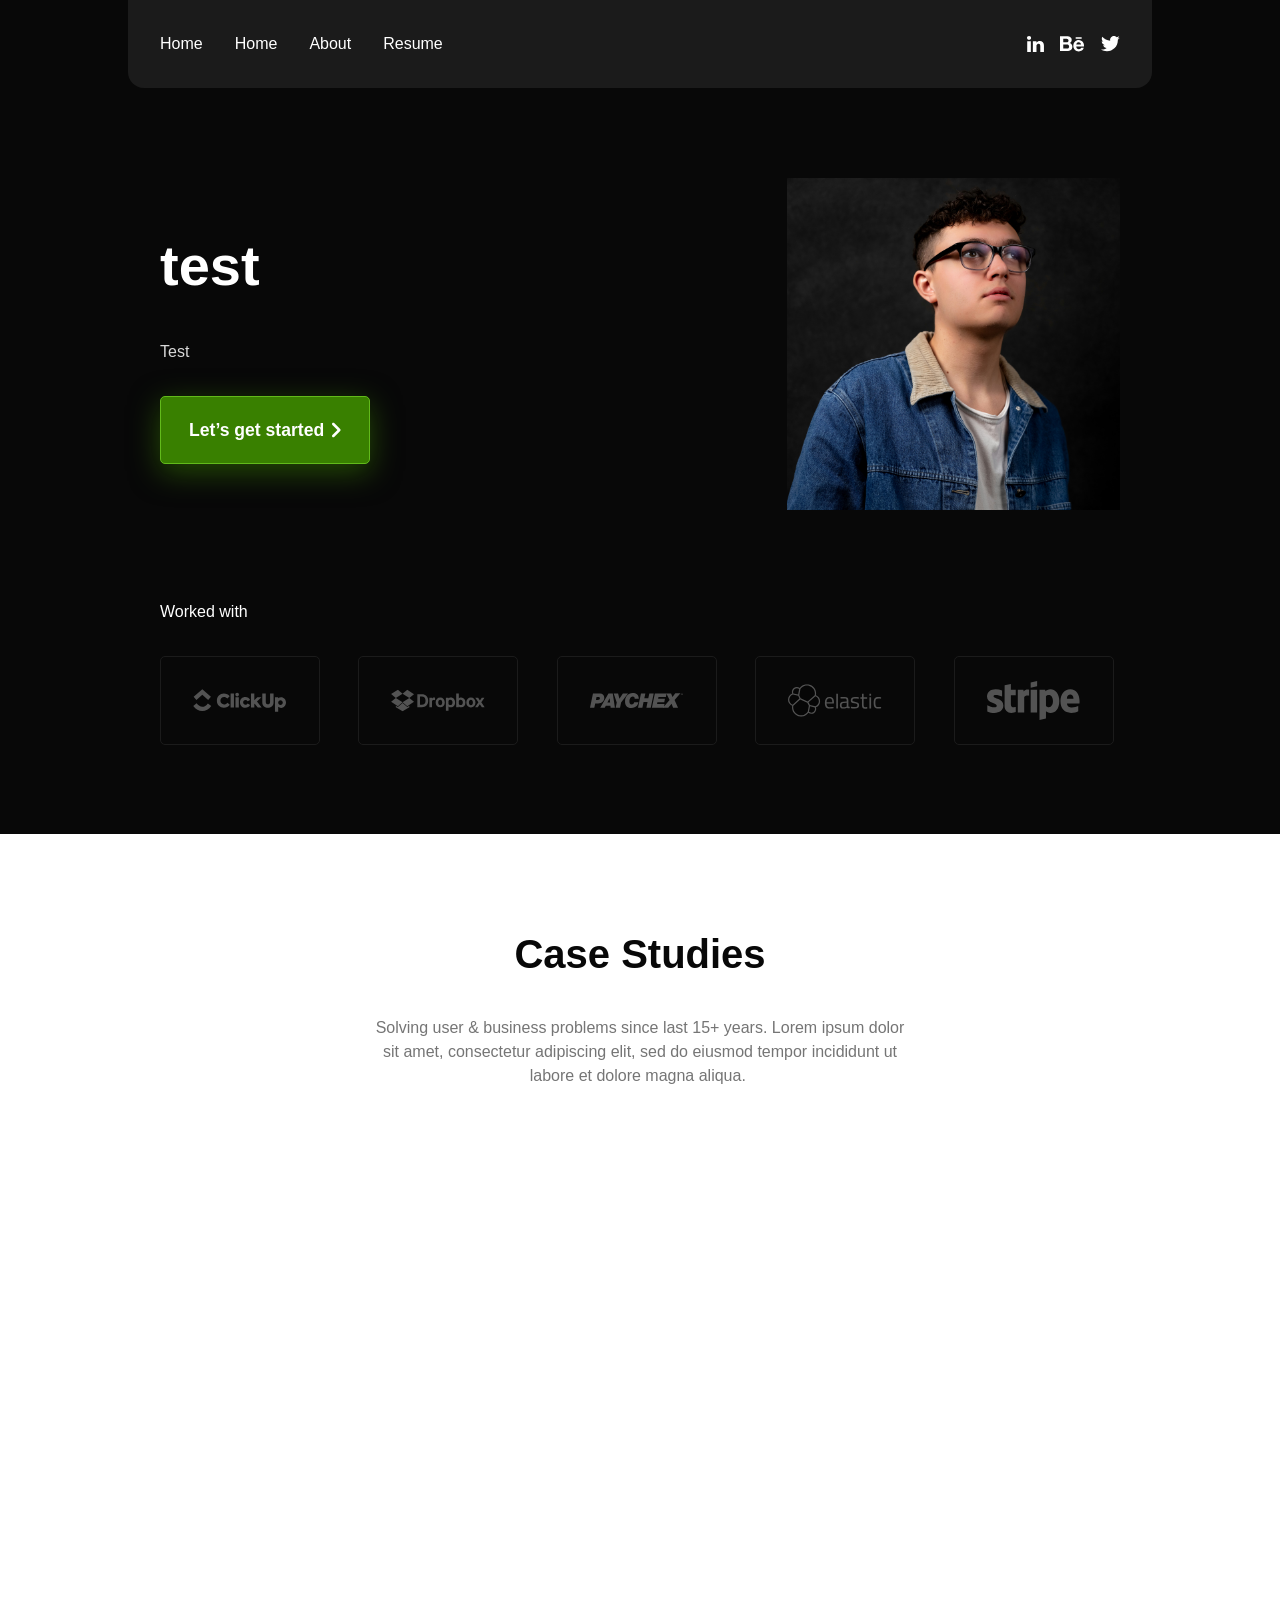
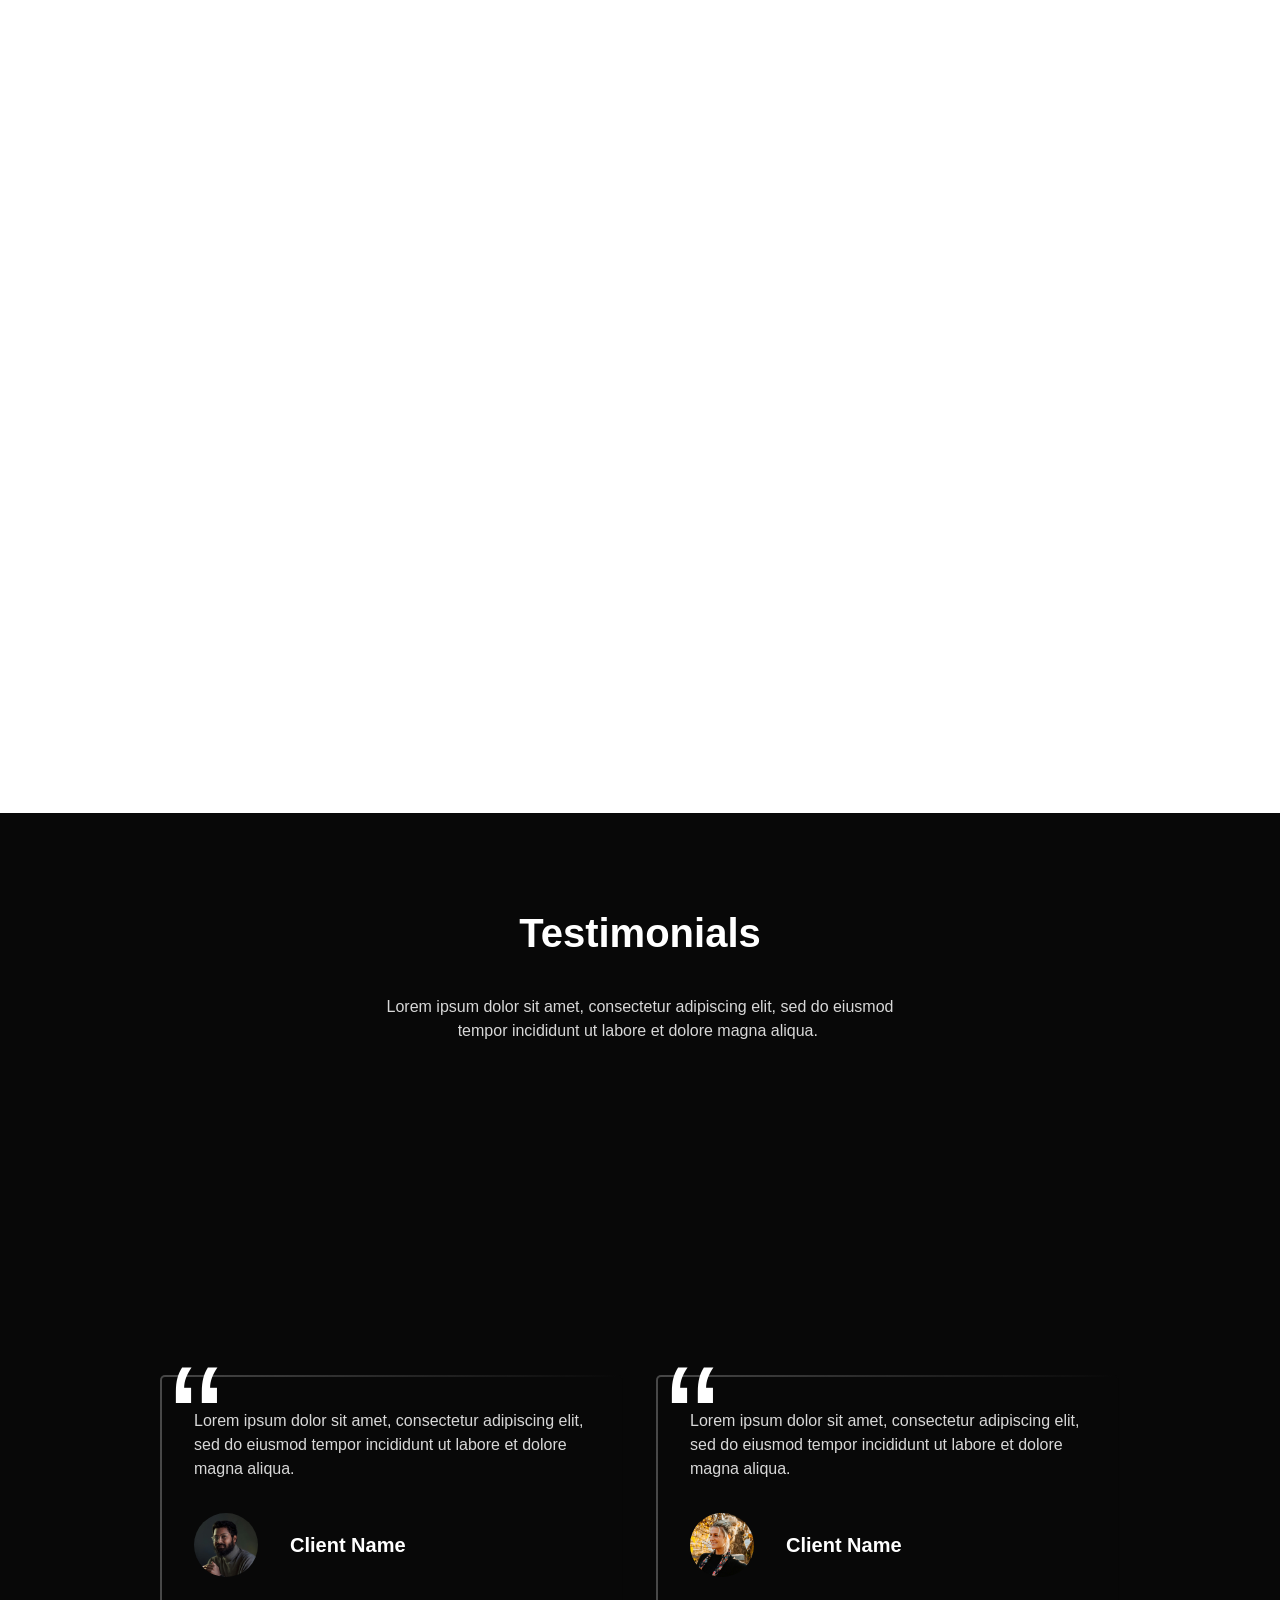
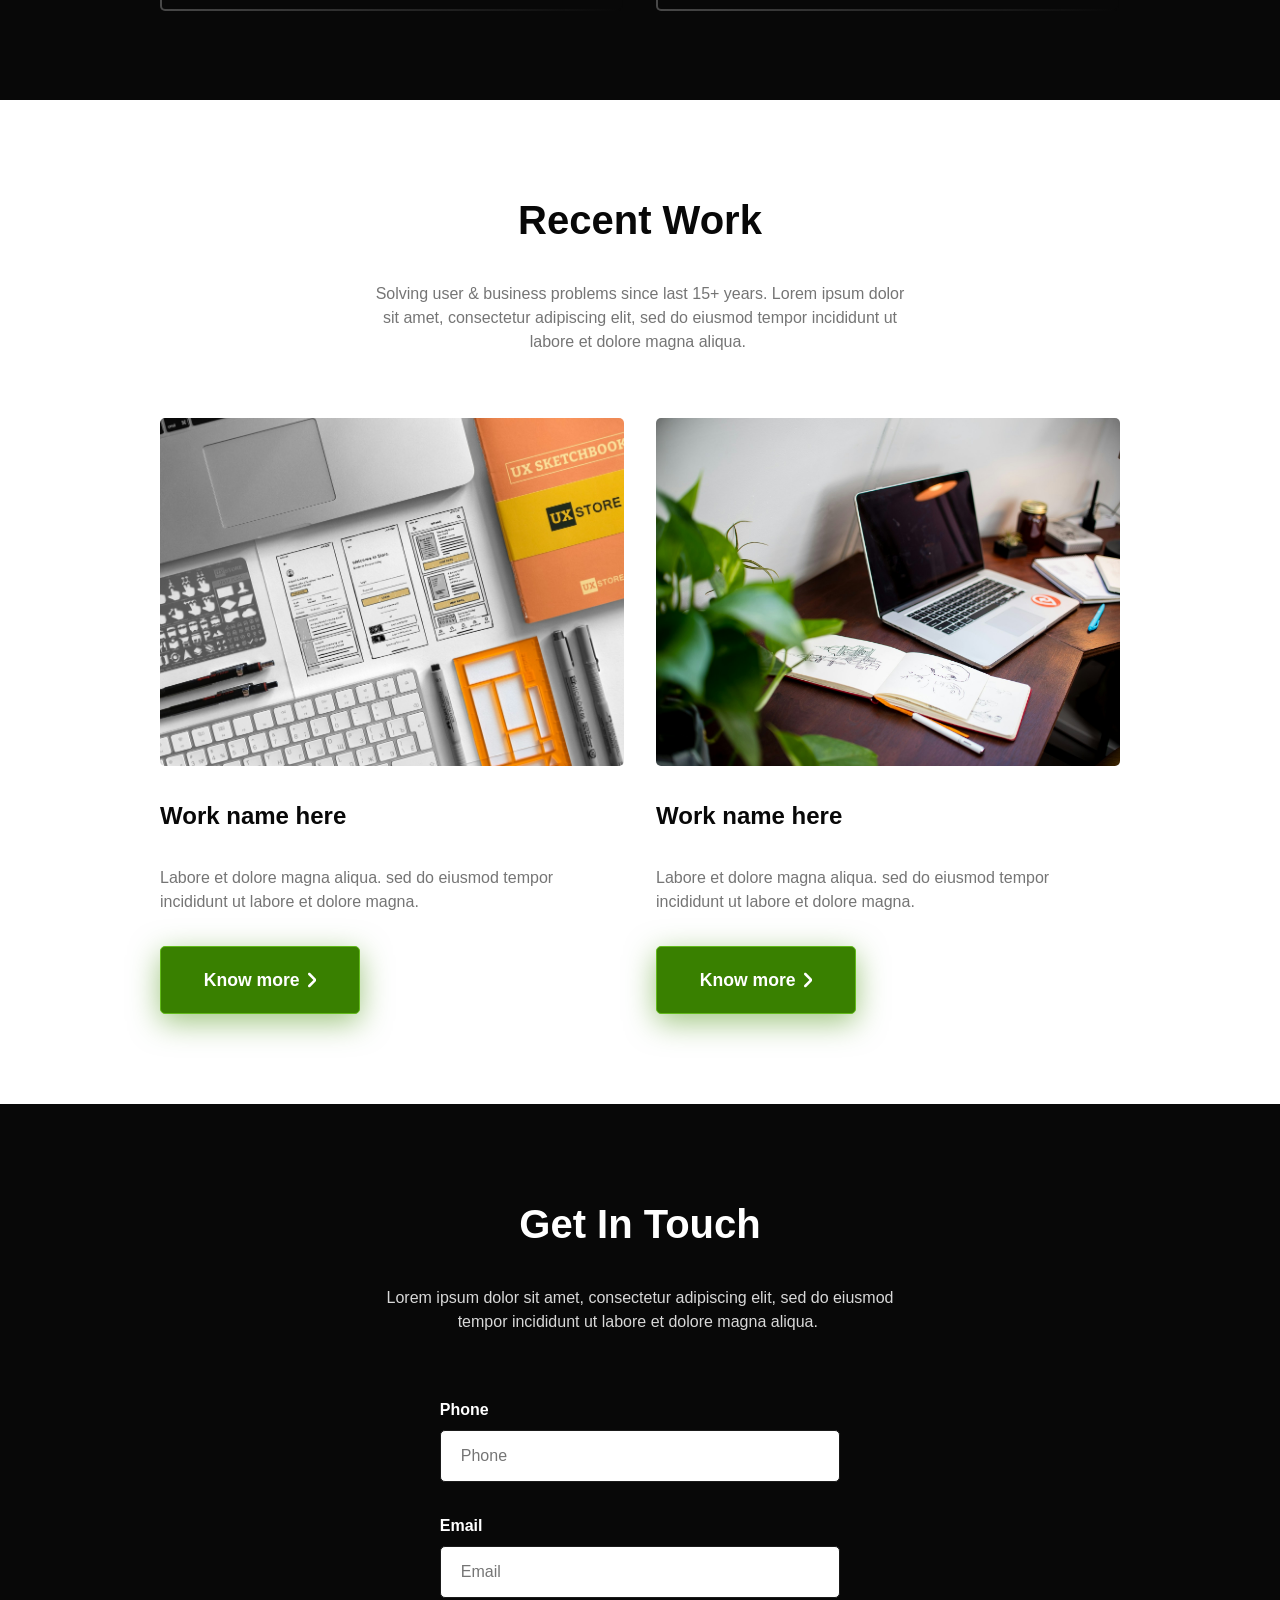
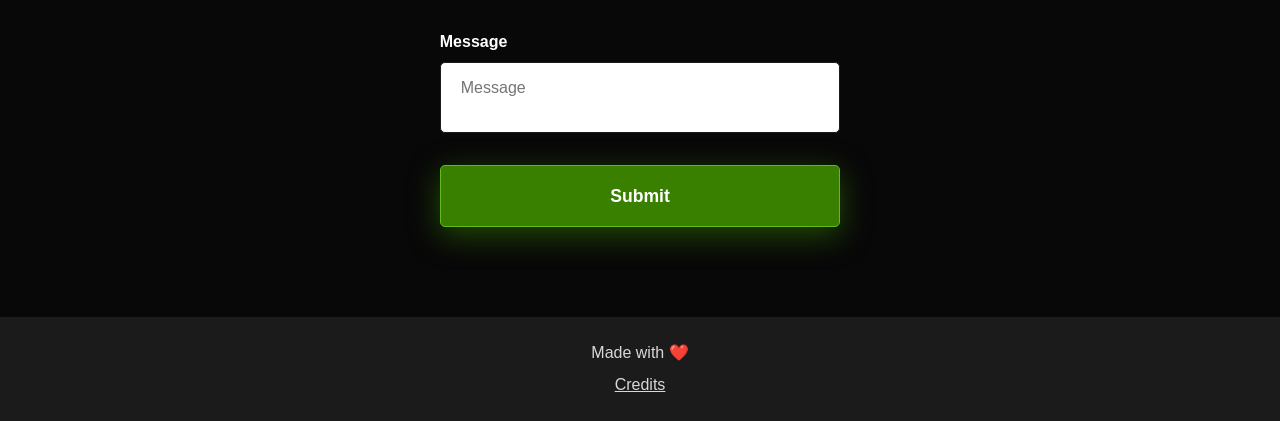
==== index.html @ d45f236d "Moved files from one folder to the other" ====
<!doctype html>
<html
  lang="en"
  data-ws-project="806f040b-2c90-4dbd-b8e0-d5f58082c3aa"
  data-ws-last-published="2026-03-25T12:30:09.362Z"
>
  <head>
    <link
      rel="stylesheet"
      type="text/css"
      href="/assets/static/app_generated_index-6937cd5a.Dy4Ya0Pq.css"
    />
    <meta charset="UTF-8" />
    <meta name="viewport" content="width=device-width,initial-scale=1" />
    <link
      rel="preload"
      as="image"
      imagesrcset="/assets/jackson-schaal-MXOMvdH0E0A-unsplash_LJ3g1g03b8ed1gQbFj4vf.jpg 16w, /assets/jackson-schaal-MXOMvdH0E0A-unsplash_LJ3g1g03b8ed1gQbFj4vf.jpg 32w, /assets/jackson-schaal-MXOMvdH0E0A-unsplash_LJ3g1g03b8ed1gQbFj4vf.jpg 48w, /assets/jackson-schaal-MXOMvdH0E0A-unsplash_LJ3g1g03b8ed1gQbFj4vf.jpg 64w, /assets/jackson-schaal-MXOMvdH0E0A-unsplash_LJ3g1g03b8ed1gQbFj4vf.jpg 96w, /assets/jackson-schaal-MXOMvdH0E0A-unsplash_LJ3g1g03b8ed1gQbFj4vf.jpg 128w, /assets/jackson-schaal-MXOMvdH0E0A-unsplash_LJ3g1g03b8ed1gQbFj4vf.jpg 256w, /assets/jackson-schaal-MXOMvdH0E0A-unsplash_LJ3g1g03b8ed1gQbFj4vf.jpg 384w, /assets/jackson-schaal-MXOMvdH0E0A-unsplash_LJ3g1g03b8ed1gQbFj4vf.jpg 640w, /assets/jackson-schaal-MXOMvdH0E0A-unsplash_LJ3g1g03b8ed1gQbFj4vf.jpg 750w, /assets/jackson-schaal-MXOMvdH0E0A-unsplash_LJ3g1g03b8ed1gQbFj4vf.jpg 828w, /assets/jackson-schaal-MXOMvdH0E0A-unsplash_LJ3g1g03b8ed1gQbFj4vf.jpg 1080w"
      imagesizes="100vw"
    />
    <link
      rel="preload"
      as="image"
      imagesrcset="/assets/clickup_logo_1_N0xfWHz5Su17oejLYSjgH.svg 16w, /assets/clickup_logo_1_N0xfWHz5Su17oejLYSjgH.svg 32w, /assets/clickup_logo_1_N0xfWHz5Su17oejLYSjgH.svg 48w, /assets/clickup_logo_1_N0xfWHz5Su17oejLYSjgH.svg 64w, /assets/clickup_logo_1_N0xfWHz5Su17oejLYSjgH.svg 96w, /assets/clickup_logo_1_N0xfWHz5Su17oejLYSjgH.svg 128w, /assets/clickup_logo_1_N0xfWHz5Su17oejLYSjgH.svg 256w"
      imagesizes="100vw"
    />
    <link
      rel="preload"
      as="image"
      imagesrcset="/assets/dropbox_blue_1_3KbvkJlT6gMLtNm2Pj9sh.svg 16w, /assets/dropbox_blue_1_3KbvkJlT6gMLtNm2Pj9sh.svg 32w, /assets/dropbox_blue_1_3KbvkJlT6gMLtNm2Pj9sh.svg 48w, /assets/dropbox_blue_1_3KbvkJlT6gMLtNm2Pj9sh.svg 64w, /assets/dropbox_blue_1_3KbvkJlT6gMLtNm2Pj9sh.svg 96w, /assets/dropbox_blue_1_3KbvkJlT6gMLtNm2Pj9sh.svg 128w, /assets/dropbox_blue_1_3KbvkJlT6gMLtNm2Pj9sh.svg 256w"
      imagesizes="100vw"
    />
    <link
      rel="preload"
      as="image"
      imagesrcset="/assets/Group_(1)_3wsl5LDM-tBOSPQkbnCc3.svg 16w, /assets/Group_(1)_3wsl5LDM-tBOSPQkbnCc3.svg 32w, /assets/Group_(1)_3wsl5LDM-tBOSPQkbnCc3.svg 48w, /assets/Group_(1)_3wsl5LDM-tBOSPQkbnCc3.svg 64w, /assets/Group_(1)_3wsl5LDM-tBOSPQkbnCc3.svg 96w, /assets/Group_(1)_3wsl5LDM-tBOSPQkbnCc3.svg 128w, /assets/Group_(1)_3wsl5LDM-tBOSPQkbnCc3.svg 256w"
      imagesizes="100vw"
    />
    <link
      rel="preload"
      as="image"
      imagesrcset="/assets/Elastic_logo_1_jIqqikC1QFcSQhPOD55I-.svg 16w, /assets/Elastic_logo_1_jIqqikC1QFcSQhPOD55I-.svg 32w, /assets/Elastic_logo_1_jIqqikC1QFcSQhPOD55I-.svg 48w, /assets/Elastic_logo_1_jIqqikC1QFcSQhPOD55I-.svg 64w, /assets/Elastic_logo_1_jIqqikC1QFcSQhPOD55I-.svg 96w, /assets/Elastic_logo_1_jIqqikC1QFcSQhPOD55I-.svg 128w, /assets/Elastic_logo_1_jIqqikC1QFcSQhPOD55I-.svg 256w"
      imagesizes="100vw"
    />
    <link
      rel="preload"
      as="image"
      imagesrcset="/assets/Group_howpTHBKp5i1QxNPrrG_5.svg 16w, /assets/Group_howpTHBKp5i1QxNPrrG_5.svg 32w, /assets/Group_howpTHBKp5i1QxNPrrG_5.svg 48w, /assets/Group_howpTHBKp5i1QxNPrrG_5.svg 64w, /assets/Group_howpTHBKp5i1QxNPrrG_5.svg 96w, /assets/Group_howpTHBKp5i1QxNPrrG_5.svg 128w"
      imagesizes="100vw"
    />
    <link rel="icon" href="/assets/logo_r1qaJQiri6sK3rPyq-Sar.svg" />
    <meta property="og:url" content="https://url/" />
    <meta property="og:title" content="Personal Portfolio Template" />
    <meta property="og:type" content="website" />
    <meta
      name="description"
      content="Portoflio of my work and customer stories."
    />
    <meta
      property="og:description"
      content="Portoflio of my work and customer stories."
    />
    <meta
      property="og:image"
      content="/assets/personal-template-cover_h7h_s-a7B9ewj-pjH2g4Q.png"
    />
    <meta property="twitter:card" content="summary_large_image" />
    <title>Personal Portfolio Template</title>
  </head>
  <body class="w-body">
    <div class="w-box">
      <div style="display: contents">
        <div style="display: contents">
          <div class="w-html-embed">
            <style>
              * {
                /* Remove preset margins on everything so they can be applied where we want. */
                margin: 0;
                /* Make links scroll to their sections smoothly. */
                scroll-behavior: smooth;
              }
            </style>
          </div>
          <div class="w-box c1vt1fb">
            <nav
              class="w-box c1357293 c9jnjeu c5tmc3l c1ldum37 czr2pxy c155uc7w cry9bxc c1lxiyww ca4qjwu c1cdc69r clwwnvk c1kujfpy c1vfv5ml c18v2pa2 c1gut7ra cvyaqlm c5dy17i c1hsfuam c12jt7do cc3dq2t"
            >
              <div style="display: contents">
                <div style="display: contents">
                  <div
                    class="w-box cry9bxc c1qyy4dh c18v2pa2 c10zkoym ct8c5y2 c15cml01 c10x096o c1rstvfo"
                  >
                    <a
                      href="/"
                      class="w-link c1blx93c csru8nn c1hz2opz c1c9nyn co9inq6 c18nx7en c13zjl4p c135vpv5 c1qyy4dh ct02u4h cl60rel czukzo6 cb06ied"
                      >Home</a
                    ><a
                      href="/"
                      class="w-link c1blx93c csru8nn c1hz2opz c1c9nyn co9inq6 c18nx7en c13zjl4p c135vpv5 c1qyy4dh ct02u4h cl60rel czukzo6 cb06ied"
                      >Home</a
                    ><a
                      href="/#projects"
                      class="w-link c1blx93c csru8nn c1hz2opz c1c9nyn co9inq6 c18nx7en c13zjl4p c135vpv5 c1qyy4dh ct02u4h cl60rel czukzo6 cb06ied"
                      >About</a
                    ><a
                      href="/#contact"
                      class="w-link c1blx93c csru8nn c1hz2opz c1c9nyn co9inq6 c18nx7en c13zjl4p c135vpv5 c1qyy4dh ct02u4h cl60rel czukzo6 cb06ied"
                      >Resume</a
                    >
                  </div>
                  <div
                    class="w-box cry9bxc ce5h5qp csadq8m c1qyy4dh ct02u4h ck3ozxv c1rstvfo c10x096o"
                  >
                    <a
                      aria-label="LinkedIn"
                      class="w-link c1blx93c csru8nn c1hz2opz c1c9nyn co9inq6 c18nx7en c13zjl4p c135vpv5 c1qyy4dh ct02u4h cl60rel czukzo6 cb06ied"
                      href="#"
                      ><div class="w-html-embed csru8nn cblpe2z c1y0z7zr">
                        <svg
                          width="100%"
                          height="100%"
                          viewBox="0 0 18 17"
                          fill="none"
                          xmlns="http://www.w3.org/2000/svg"
                        >
                          <path
                            d="M0 1.97499C0 1.40259 0.202708 0.930366 0.608108 0.558324C1.01351 0.186265 1.54055 0.000244141 2.18919 0.000244141C2.82626 0.000244141 3.34169 0.183397 3.73552 0.549738C4.14092 0.927515 4.34363 1.41976 4.34363 2.0265C4.34363 2.576 4.14672 3.0339 3.7529 3.40024C3.3475 3.77802 2.81467 3.9669 2.15444 3.9669H2.13707C1.49999 3.9669 0.984562 3.77802 0.590734 3.40024C0.196905 3.02246 0 2.54737 0 1.97499ZM0.225869 17.0002V5.52953H4.08301V17.0002H0.225869ZM6.22008 17.0002H10.0772V10.5952C10.0772 10.1945 10.1236 9.8854 10.2162 9.6679C10.3784 9.27867 10.6245 8.94954 10.9546 8.68053C11.2847 8.4115 11.6988 8.277 12.1969 8.277C13.4942 8.277 14.1429 9.1413 14.1429 10.8699V17.0002H18V10.4235C18 8.72918 17.5946 7.44417 16.7838 6.56842C15.973 5.69266 14.9016 5.25478 13.5695 5.25478C12.0753 5.25478 10.9112 5.89013 10.0772 7.16084V7.19518H10.0598L10.0772 7.16084V5.52953H6.22008C6.24324 5.89585 6.25483 7.0349 6.25483 8.94669C6.25483 10.8585 6.24324 13.543 6.22008 17.0002Z"
                            fill="currentColor"
                          ></path>
                        </svg></div></a
                    ><a
                      aria-label="Behance"
                      class="w-link c1blx93c csru8nn c1hz2opz c1c9nyn co9inq6 c18nx7en c13zjl4p c135vpv5 c1qyy4dh ct02u4h cl60rel czukzo6 cb06ied"
                      href="#"
                      ><div class="w-html-embed csru8nn cblpe2z c1y0z7zr">
                        <svg
                          width="100%"
                          height="100%"
                          viewBox="0 0 31 20"
                          fill="none"
                          xmlns="http://www.w3.org/2000/svg"
                        >
                          <path
                            d="M8.7045 0.424316C9.588 0.424316 10.383 0.500817 11.112 0.656817C11.8365 0.811317 12.4545 1.06632 12.9765 1.41882C13.491 1.77132 13.893 2.23932 14.1825 2.82732C14.463 3.40782 14.6025 4.13382 14.6025 4.99182C14.6025 5.92182 14.3925 6.69882 13.971 7.31832C13.5465 7.93932 12.921 8.44782 12.087 8.84082C13.2225 9.16932 14.064 9.74382 14.622 10.5598C15.183 11.3833 15.4575 12.3688 15.4575 13.5238C15.4575 14.4613 15.279 15.2668 14.9205 15.9433C14.575 16.6097 14.0738 17.183 13.4595 17.6143C12.8232 18.0574 12.1124 18.3826 11.361 18.5743C10.5732 18.7811 9.76197 18.885 8.9475 18.8833H0V0.424316H8.7045ZM8.178 7.88232C8.898 7.88232 9.495 7.71132 9.966 7.36482C10.434 7.02282 10.6605 6.45882 10.6605 5.68632C10.6605 5.25732 10.584 4.90332 10.434 4.62582C10.2879 4.35885 10.0716 4.13686 9.8085 3.98382C9.53315 3.82051 9.22925 3.71106 8.913 3.66132C8.56829 3.59703 8.21814 3.56638 7.8675 3.56982H4.065V7.88232H8.178ZM8.4045 15.7408C8.805 15.7408 9.186 15.7063 9.5445 15.6253C9.906 15.5473 10.227 15.4213 10.5 15.2338C10.773 15.0538 10.998 14.8093 11.16 14.4973C11.3235 14.1883 11.403 13.7848 11.403 13.3003C11.403 12.3493 11.1345 11.6728 10.6035 11.2633C10.071 10.8583 9.357 10.6573 8.4825 10.6573H4.065V15.7423H8.4045V15.7408ZM21.252 15.6793C21.8025 16.2163 22.596 16.4863 23.628 16.4863C24.3675 16.4863 25.0065 16.2988 25.545 15.9268C26.076 15.5533 26.4 15.1543 26.5245 14.7418H29.757C29.238 16.3498 28.4505 17.4988 27.3735 18.1903C26.31 18.8848 25.0155 19.2298 23.5035 19.2298C22.4505 19.2298 21.5025 19.0603 20.6535 18.7243C19.8386 18.407 19.1022 17.9167 18.495 17.2873C17.8978 16.6433 17.4362 15.8858 17.1375 15.0598C16.8092 14.1465 16.6466 13.1818 16.6575 12.2113C16.6575 11.2123 16.824 10.2778 17.151 9.41532C17.4614 8.58159 17.9381 7.81966 18.552 7.17582C19.1595 6.54582 19.8795 6.04932 20.718 5.68482C21.5997 5.31398 22.5485 5.12912 23.505 5.14182C24.636 5.14182 25.6245 5.36082 26.4735 5.80182C27.2968 6.22278 28.0107 6.82984 28.5585 7.57482C29.103 8.31432 29.4915 9.16182 29.733 10.1113C29.9745 11.0593 30.0585 12.0493 29.9895 13.0858H20.343C20.3445 14.1418 20.7 15.1423 21.252 15.6793ZM25.47 8.65782C25.0335 8.17482 24.2955 7.91382 23.3925 7.91382C22.806 7.91382 22.3215 8.01132 21.9315 8.21232C21.5749 8.39243 21.2585 8.64297 21.0015 8.94882C20.7758 9.22649 20.6084 9.5469 20.5095 9.89082C20.423 10.1776 20.3672 10.4727 20.343 10.7713H26.316C26.229 9.83532 25.908 9.14382 25.47 8.65782ZM19.593 1.66332H27.0765V3.48582H19.593V1.66332Z"
                            fill="currentColor"
                          ></path>
                        </svg></div></a
                    ><a
                      aria-label="X/Twitter"
                      class="w-link c1blx93c csru8nn c1hz2opz c1c9nyn co9inq6 c18nx7en c13zjl4p c135vpv5 c1qyy4dh ct02u4h cl60rel czukzo6 cb06ied"
                      href="#"
                      ><div class="w-html-embed csru8nn cblpe2z c1y0z7zr">
                        <svg
                          width="100%"
                          height="100%"
                          viewBox="0 0 18 15"
                          fill="none"
                          xmlns="http://www.w3.org/2000/svg"
                        >
                          <path
                            d="M17.5417 1.71084C16.8824 1.99685 16.1852 2.18592 15.4718 2.27217C16.2244 1.82251 16.7885 1.11511 17.0593 0.281193C16.352 0.702249 15.5777 0.998908 14.7701 1.15828C14.2303 0.572887 13.5114 0.18322 12.7263 0.05039C11.9412 -0.0824399 11.1342 0.0490805 10.4319 0.424324C9.72952 0.799568 9.17161 1.39731 8.8456 2.1238C8.5196 2.8503 8.44394 3.66445 8.63051 4.43857C7.20036 4.36623 5.80142 3.99385 4.52457 3.3456C3.24773 2.69736 2.12153 1.78775 1.21915 0.675881C0.90264 1.22859 0.736329 1.85453 0.73675 2.49144C0.735628 3.08293 0.880783 3.66552 1.15929 4.18734C1.4378 4.70916 1.84102 5.15402 2.33304 5.4823C1.76116 5.46674 1.2015 5.31329 0.701667 5.03499V5.07884C0.705953 5.90759 0.996362 6.70942 1.52377 7.34871C2.05118 7.98799 2.78321 8.42548 3.59604 8.58718C3.28315 8.6824 2.95829 8.73261 2.63125 8.73628C2.40487 8.73364 2.17905 8.71311 1.9559 8.67489C2.18737 9.38779 2.63531 10.0108 3.23738 10.4573C3.83946 10.9037 4.56573 11.1514 5.31513 11.1658C4.04967 12.1615 2.48731 12.705 0.877084 12.7095C0.583906 12.7104 0.29096 12.6929 0 12.6568C1.64403 13.7183 3.55992 14.2818 5.51686 14.2795C6.8673 14.2935 8.20699 14.0383 9.4577 13.5287C10.7084 13.0192 11.845 12.2656 12.8012 11.3118C13.7574 10.3581 14.514 9.22341 15.0267 7.97401C15.5394 6.72462 15.7981 5.38558 15.7875 4.03511C15.7875 3.88601 15.7875 3.72813 15.7875 3.57026C16.4758 3.057 17.0693 2.42779 17.5417 1.71084V1.71084Z"
                            fill="currentColor"
                          ></path>
                        </svg></div
                    ></a>
                  </div>
                </div>
              </div>
            </nav>
            <div
              data-state="closed"
              class="w-collapsible cwvpjlf cx6c9kw c174sw29 czqy8m4 ctoajn1 c10x096o c1fvno8n c18rgifh cscsz6x coh89bn"
            >
              <button
                type="button"
                aria-label="Open mobile menu"
                class="w-button c1blx93c c188j2zq c1b2tb9q c1xm4ef6 c1j33arz c1r2vfc1 ccfzz03 cub2gss cgcvr98 c1xjllne c135vpv5 ckm1y83 csru8nn c1md20bl c1e892th c1qyy4dh ct02u4h c1nouzdk c1hz2opz c1c9nyn co9inq6 c18nx7en c13zjl4p c1cb3y4c c1h3d6dm c12v7mf6 cl60rel czukzo6 cb06ied cv7lanz c1q2ekan cngthtj ckqzz7r"
                aria-controls="radix-:Rkm:"
                aria-expanded="false"
                data-state="closed"
              >
                <div class="w-html-embed">
                  <svg
                    xmlns="http://www.w3.org/2000/svg"
                    width="100%"
                    height="100%"
                    viewBox="0 0 24 24"
                    fill="none"
                    stroke="currentColor"
                    stroke-width="2"
                    stroke-linecap="round"
                    stroke-linejoin="round"
                    class="lucide lucide-menu"
                  >
                    <line x1="4" x2="20" y1="12" y2="12"></line>
                    <line x1="4" x2="20" y1="6" y2="6"></line>
                    <line x1="4" x2="20" y1="18" y2="18"></line>
                  </svg>
                </div>
              </button>
              <div
                data-state="closed"
                id="radix-:Rkm:"
                hidden=""
                data-ani="expand"
                class="w-collapsible-content"
              ></div>
            </div>
          </div>
        </div>
      </div>
      <main class="w-box">
        <section class="w-box cna0hdz c1mzb2kd c1vt1fb c1lw4ao9 c3rp5ks">
          <div
            class="w-box c1357293 c9jnjeu c5tmc3l c1ldum37 czr2pxy c155uc7w copqmak c1lfjoq7 czt6zfr cen6rs1 c109i5bh c1qyy4dh cx6c9kw c174sw29"
          >
            <div
              class="w-box cry9bxc c1lfjoq7 c16xs6ny ct02u4h c10zkoym ct8c5y2"
            >
              <h1 class="w-heading c11nr3ex c11dowh9 c1blx93c c8ys3vy">test</h1>
              <div class="w-box cwvpjlf c149s0mc">
                <div style="display: contents">
                  <div style="display: contents">
                    <img
                      alt="Picture of me"
                      width="500"
                      height="500"
                      src="/assets/jackson-schaal-MXOMvdH0E0A-unsplash_LJ3g1g03b8ed1gQbFj4vf.jpg"
                      class="w-image c57yvzh"
                      sizes="100vw"
                      srcset="
                        /assets/jackson-schaal-MXOMvdH0E0A-unsplash_LJ3g1g03b8ed1gQbFj4vf.jpg   16w,
                        /assets/jackson-schaal-MXOMvdH0E0A-unsplash_LJ3g1g03b8ed1gQbFj4vf.jpg   32w,
                        /assets/jackson-schaal-MXOMvdH0E0A-unsplash_LJ3g1g03b8ed1gQbFj4vf.jpg   48w,
                        /assets/jackson-schaal-MXOMvdH0E0A-unsplash_LJ3g1g03b8ed1gQbFj4vf.jpg   64w,
                        /assets/jackson-schaal-MXOMvdH0E0A-unsplash_LJ3g1g03b8ed1gQbFj4vf.jpg   96w,
                        /assets/jackson-schaal-MXOMvdH0E0A-unsplash_LJ3g1g03b8ed1gQbFj4vf.jpg  128w,
                        /assets/jackson-schaal-MXOMvdH0E0A-unsplash_LJ3g1g03b8ed1gQbFj4vf.jpg  256w,
                        /assets/jackson-schaal-MXOMvdH0E0A-unsplash_LJ3g1g03b8ed1gQbFj4vf.jpg  384w,
                        /assets/jackson-schaal-MXOMvdH0E0A-unsplash_LJ3g1g03b8ed1gQbFj4vf.jpg  640w,
                        /assets/jackson-schaal-MXOMvdH0E0A-unsplash_LJ3g1g03b8ed1gQbFj4vf.jpg  750w,
                        /assets/jackson-schaal-MXOMvdH0E0A-unsplash_LJ3g1g03b8ed1gQbFj4vf.jpg  828w,
                        /assets/jackson-schaal-MXOMvdH0E0A-unsplash_LJ3g1g03b8ed1gQbFj4vf.jpg 1080w
                      "
                      decoding="async"
                      loading="eager"
                    />
                  </div>
                </div>
              </div>
              <p class="w-paragraph c1rco612">Test</p>
              <a
                class="w-link c1blx93c c188j2zq cihfpxt cb4vmi8 c1j33arz c1r2vfc1 ccfzz03 cub2gss cgcvr98 c1xjllne c135vpv5 ckm1y83 csru8nn c1md20bl c1e892th c1qyy4dh ct02u4h c1nouzdk c1hz2opz c1c9nyn co9inq6 c18nx7en c13zjl4p c1cb3y4c c1h3d6dm c12v7mf6 cl60rel czukzo6 cb06ied"
                href="#"
                ><span class="w-text">Let’s get started</span>
                <div class="w-html-embed csru8nn cblpe2z c1y0z7zr">
                  <svg
                    width="100%"
                    height="100%"
                    viewBox="0 0 6 11"
                    fill="none"
                    xmlns="http://www.w3.org/2000/svg"
                  >
                    <path
                      d="M5.63335 4.87364L1.51379 0.759206C1.16776 0.413598 0.605566 0.413598 0.259528 0.759206C-0.0865095 1.10481 -0.0865095 1.66631 0.259528 2.01191L3.75196 5.5L0.259528 8.9881C-0.0865095 9.3337 -0.0865095 9.8952 0.259528 10.2408C0.432545 10.4136 0.65957 10.5 0.886652 10.5C1.11373 10.5 1.34078 10.4136 1.51378 10.2408L5.63333 6.12637C5.97937 5.78076 5.97937 5.21927 5.63333 4.87366L5.63335 4.87364Z"
                      fill="currentColor"
                    ></path>
                  </svg></div
              ></a>
            </div>
            <div class="w-box cc3dq2t">
              <div style="display: contents">
                <div style="display: contents">
                  <img
                    alt="Picture of me"
                    width="500"
                    height="500"
                    src="/assets/jackson-schaal-MXOMvdH0E0A-unsplash_LJ3g1g03b8ed1gQbFj4vf.jpg"
                    class="w-image c57yvzh"
                    sizes="100vw"
                    srcset="
                      /assets/jackson-schaal-MXOMvdH0E0A-unsplash_LJ3g1g03b8ed1gQbFj4vf.jpg   16w,
                      /assets/jackson-schaal-MXOMvdH0E0A-unsplash_LJ3g1g03b8ed1gQbFj4vf.jpg   32w,
                      /assets/jackson-schaal-MXOMvdH0E0A-unsplash_LJ3g1g03b8ed1gQbFj4vf.jpg   48w,
                      /assets/jackson-schaal-MXOMvdH0E0A-unsplash_LJ3g1g03b8ed1gQbFj4vf.jpg   64w,
                      /assets/jackson-schaal-MXOMvdH0E0A-unsplash_LJ3g1g03b8ed1gQbFj4vf.jpg   96w,
                      /assets/jackson-schaal-MXOMvdH0E0A-unsplash_LJ3g1g03b8ed1gQbFj4vf.jpg  128w,
                      /assets/jackson-schaal-MXOMvdH0E0A-unsplash_LJ3g1g03b8ed1gQbFj4vf.jpg  256w,
                      /assets/jackson-schaal-MXOMvdH0E0A-unsplash_LJ3g1g03b8ed1gQbFj4vf.jpg  384w,
                      /assets/jackson-schaal-MXOMvdH0E0A-unsplash_LJ3g1g03b8ed1gQbFj4vf.jpg  640w,
                      /assets/jackson-schaal-MXOMvdH0E0A-unsplash_LJ3g1g03b8ed1gQbFj4vf.jpg  750w,
                      /assets/jackson-schaal-MXOMvdH0E0A-unsplash_LJ3g1g03b8ed1gQbFj4vf.jpg  828w,
                      /assets/jackson-schaal-MXOMvdH0E0A-unsplash_LJ3g1g03b8ed1gQbFj4vf.jpg 1080w
                    "
                    decoding="async"
                    loading="eager"
                  />
                </div>
              </div>
            </div>
          </div>
        </section>
        <section
          id="casestudies"
          class="w-box c1fo9lv5 c1mzb2kd c1vt1fb c1lw4ao9 c3rp5ks"
        >
          <div
            class="w-box c1357293 c9jnjeu c5tmc3l c1ldum37 czr2pxy c155uc7w cry9bxc c1lfjoq7 c1v273o4 c1nn476t"
          >
            <h2 class="w-heading c160atll cn12ej2 c1blx93c c1iq8fyu c12f3mdq">
              Worked with
            </h2>
            <div
              class="w-box copqmak c10zkoym ct8c5y2 corcrpm cx6c9kw c1mpedrw c1jjfh4b c1bulmrh cehyk0s"
            >
              <img
                alt="Clickup Logo"
                width="83"
                height="20"
                src="/assets/clickup_logo_1_N0xfWHz5Su17oejLYSjgH.svg"
                class="w-image cup9vyi c1ldum37 c1n5d942 c5tmc3l ccfzz03 cub2gss cgcvr98 c1xjllne c1s9lq31 c1bkqfhr c1bt8bzx c17p6h4l c17jj8qr c1mt98we"
                sizes="100vw"
                srcset="
                  /assets/clickup_logo_1_N0xfWHz5Su17oejLYSjgH.svg  16w,
                  /assets/clickup_logo_1_N0xfWHz5Su17oejLYSjgH.svg  32w,
                  /assets/clickup_logo_1_N0xfWHz5Su17oejLYSjgH.svg  48w,
                  /assets/clickup_logo_1_N0xfWHz5Su17oejLYSjgH.svg  64w,
                  /assets/clickup_logo_1_N0xfWHz5Su17oejLYSjgH.svg  96w,
                  /assets/clickup_logo_1_N0xfWHz5Su17oejLYSjgH.svg 128w,
                  /assets/clickup_logo_1_N0xfWHz5Su17oejLYSjgH.svg 256w
                "
                decoding="async"
                loading="eager"
              /><img
                alt="Dropbox Logo"
                width="95"
                height="22"
                src="/assets/dropbox_blue_1_3KbvkJlT6gMLtNm2Pj9sh.svg"
                class="w-image cup9vyi c1ldum37 c1n5d942 c5tmc3l ccfzz03 cub2gss cgcvr98 c1xjllne c1s9lq31 c1bkqfhr c1bt8bzx c17p6h4l c17jj8qr c1mt98we"
                sizes="100vw"
                srcset="
                  /assets/dropbox_blue_1_3KbvkJlT6gMLtNm2Pj9sh.svg  16w,
                  /assets/dropbox_blue_1_3KbvkJlT6gMLtNm2Pj9sh.svg  32w,
                  /assets/dropbox_blue_1_3KbvkJlT6gMLtNm2Pj9sh.svg  48w,
                  /assets/dropbox_blue_1_3KbvkJlT6gMLtNm2Pj9sh.svg  64w,
                  /assets/dropbox_blue_1_3KbvkJlT6gMLtNm2Pj9sh.svg  96w,
                  /assets/dropbox_blue_1_3KbvkJlT6gMLtNm2Pj9sh.svg 128w,
                  /assets/dropbox_blue_1_3KbvkJlT6gMLtNm2Pj9sh.svg 256w
                "
                decoding="async"
                loading="eager"
              /><img
                alt="Paychex Logo"
                width="88"
                height="14"
                src="/assets/Group_(1)_3wsl5LDM-tBOSPQkbnCc3.svg"
                class="w-image cup9vyi c1ldum37 c1n5d942 c5tmc3l ccfzz03 cub2gss cgcvr98 c1xjllne c1s9lq31 c1bkqfhr c1bt8bzx c17p6h4l c17jj8qr c1mt98we"
                sizes="100vw"
                srcset="
                  /assets/Group_(1)_3wsl5LDM-tBOSPQkbnCc3.svg  16w,
                  /assets/Group_(1)_3wsl5LDM-tBOSPQkbnCc3.svg  32w,
                  /assets/Group_(1)_3wsl5LDM-tBOSPQkbnCc3.svg  48w,
                  /assets/Group_(1)_3wsl5LDM-tBOSPQkbnCc3.svg  64w,
                  /assets/Group_(1)_3wsl5LDM-tBOSPQkbnCc3.svg  96w,
                  /assets/Group_(1)_3wsl5LDM-tBOSPQkbnCc3.svg 128w,
                  /assets/Group_(1)_3wsl5LDM-tBOSPQkbnCc3.svg 256w
                "
                decoding="async"
                loading="eager"
              /><img
                alt="Elastic Logo"
                width="82"
                height="28"
                src="/assets/Elastic_logo_1_jIqqikC1QFcSQhPOD55I-.svg"
                class="w-image cup9vyi c1ldum37 c1n5d942 c5tmc3l ccfzz03 cub2gss cgcvr98 c1xjllne c1s9lq31 c1bkqfhr c1bt8bzx c17p6h4l c17jj8qr c1mt98we"
                sizes="100vw"
                srcset="
                  /assets/Elastic_logo_1_jIqqikC1QFcSQhPOD55I-.svg  16w,
                  /assets/Elastic_logo_1_jIqqikC1QFcSQhPOD55I-.svg  32w,
                  /assets/Elastic_logo_1_jIqqikC1QFcSQhPOD55I-.svg  48w,
                  /assets/Elastic_logo_1_jIqqikC1QFcSQhPOD55I-.svg  64w,
                  /assets/Elastic_logo_1_jIqqikC1QFcSQhPOD55I-.svg  96w,
                  /assets/Elastic_logo_1_jIqqikC1QFcSQhPOD55I-.svg 128w,
                  /assets/Elastic_logo_1_jIqqikC1QFcSQhPOD55I-.svg 256w
                "
                decoding="async"
                loading="eager"
              /><img
                alt="Stripe Logo"
                width="61"
                height="25"
                src="/assets/Group_howpTHBKp5i1QxNPrrG_5.svg"
                class="w-image cup9vyi c1ldum37 c1n5d942 c5tmc3l ccfzz03 cub2gss cgcvr98 c1xjllne c1s9lq31 c1bkqfhr c1bt8bzx c17p6h4l c17jj8qr c1mt98we"
                sizes="100vw"
                srcset="
                  /assets/Group_howpTHBKp5i1QxNPrrG_5.svg  16w,
                  /assets/Group_howpTHBKp5i1QxNPrrG_5.svg  32w,
                  /assets/Group_howpTHBKp5i1QxNPrrG_5.svg  48w,
                  /assets/Group_howpTHBKp5i1QxNPrrG_5.svg  64w,
                  /assets/Group_howpTHBKp5i1QxNPrrG_5.svg  96w,
                  /assets/Group_howpTHBKp5i1QxNPrrG_5.svg 128w
                "
                decoding="async"
                loading="eager"
              />
            </div>
          </div>
        </section>
        <section id="casestudies" class="w-box cna0hdz c1mzb2kd">
          <div
            class="w-box c1357293 c9jnjeu c5tmc3l c1ldum37 czr2pxy c155uc7w cry9bxc c1lfjoq7 ca4qjwu c1cdc69r"
          >
            <div
              class="w-box cry9bxc c1qyy4dh ct02u4h c1z0l37u c1ml0hr7 c1lfjoq7 c1qom380 c1rco612 c9jnjeu c1357293"
            >
              <h2 class="w-heading c1dxq9cf c11dowh9 c12y6bqh c8ys3vy c1qom380">
                Case Studies
              </h2>
              <p class="w-paragraph c1qom380">
                Solving user &amp; business problems since last 15+ years. Lorem
                ipsum dolor sit amet, consectetur adipiscing elit, sed do
                eiusmod tempor incididunt ut labore et dolore magna aliqua.
              </p>
            </div>
            <div class="w-box cry9bxc c1lfjoq7 c1s46o9r cdczzub">
              <div
                class="w-box cid3fxx copqmak c1lxiyww c10zkoym ct8c5y2 c18v2pa2 c1qyy4dh c1f64byh cx6c9kw c13vvg1g"
              >
                <div
                  data-ani="slide-right"
                  class="w-box cry9bxc c1lfjoq7 c10zkoym ct8c5y2 ct02u4h c1mcu1jn c16xs6ny"
                >
                  <div
                    class="w-box cry9bxc c1lfjoq7 c1z0l37u c1ml0hr7 c16xs6ny c1wt8a7g"
                  >
                    <div
                      class="w-text cvc0hul c1qjiiz2 c1911kcz cif7xwi crezeol cy9kb2v cu385pj cvghewe cfzf927 c1noknrj c11dowh9"
                    >
                      Fintech
                    </div>
                    <h3 class="w-heading cuoke4w c11dowh9 c12y6bqh c8ys3vy">
                      Work name here
                    </h3>
                    <p class="w-paragraph">
                      Lorem ipsum dolor sit amet, consectetur adipiscing elit,
                      sed do eiusmod tempor incididunt ut labore et dolore magna
                      aliqua. sed do eiusmod tempor incididunt ut labore et
                      dolore magna.
                    </p>
                  </div>
                  <div class="w-box">
                    <a
                      class="w-link ci1jugp c122i84r c1b2tb9q c1xm4ef6 c1j33arz c1r2vfc1 ccfzz03 cub2gss cgcvr98 c1xjllne c135vpv5 caafw5v csru8nn c1md20bl c1e892th c1qyy4dh ct02u4h c1nouzdk c1hz2opz c1c9nyn co9inq6 c18nx7en c13zjl4p c1cb3y4c c1h3d6dm cm6idqo cl60rel czukzo6 cb06ied"
                      href="#"
                      ><span class="w-text">View case study</span>
                      <div class="w-html-embed csru8nn cblpe2z c1y0z7zr">
                        <svg
                          width="100%"
                          height="100%"
                          viewBox="0 0 6 11"
                          fill="none"
                          xmlns="http://www.w3.org/2000/svg"
                        >
                          <path
                            d="M5.63335 4.87364L1.51379 0.759206C1.16776 0.413598 0.605566 0.413598 0.259528 0.759206C-0.0865095 1.10481 -0.0865095 1.66631 0.259528 2.01191L3.75196 5.5L0.259528 8.9881C-0.0865095 9.3337 -0.0865095 9.8952 0.259528 10.2408C0.432545 10.4136 0.65957 10.5 0.886652 10.5C1.11373 10.5 1.34078 10.4136 1.51378 10.2408L5.63333 6.12637C5.97937 5.78076 5.97937 5.21927 5.63333 4.87366L5.63335 4.87364Z"
                            fill="currentColor"
                          ></path>
                        </svg></div
                    ></a>
                  </div>
                </div>
                <div data-ani="slide-left" class="w-box">
                  <img
                    alt="Laptop on desk"
                    width="800"
                    height="800"
                    src="/assets/ux-store-ukeUH3KbMWU-unsplash_(1)_O4QinEBfJM4QtbZqgomLl.jpg"
                    class="w-image cr8yqfm c1ufwdzl c5blvcv cml0h3f crf3ls2 c1gxuxwl c57idyp"
                    sizes="100vw"
                    srcset="
                      /assets/ux-store-ukeUH3KbMWU-unsplash_(1)_O4QinEBfJM4QtbZqgomLl.jpg   16w,
                      /assets/ux-store-ukeUH3KbMWU-unsplash_(1)_O4QinEBfJM4QtbZqgomLl.jpg   32w,
                      /assets/ux-store-ukeUH3KbMWU-unsplash_(1)_O4QinEBfJM4QtbZqgomLl.jpg   48w,
                      /assets/ux-store-ukeUH3KbMWU-unsplash_(1)_O4QinEBfJM4QtbZqgomLl.jpg   64w,
                      /assets/ux-store-ukeUH3KbMWU-unsplash_(1)_O4QinEBfJM4QtbZqgomLl.jpg   96w,
                      /assets/ux-store-ukeUH3KbMWU-unsplash_(1)_O4QinEBfJM4QtbZqgomLl.jpg  128w,
                      /assets/ux-store-ukeUH3KbMWU-unsplash_(1)_O4QinEBfJM4QtbZqgomLl.jpg  256w,
                      /assets/ux-store-ukeUH3KbMWU-unsplash_(1)_O4QinEBfJM4QtbZqgomLl.jpg  384w,
                      /assets/ux-store-ukeUH3KbMWU-unsplash_(1)_O4QinEBfJM4QtbZqgomLl.jpg  640w,
                      /assets/ux-store-ukeUH3KbMWU-unsplash_(1)_O4QinEBfJM4QtbZqgomLl.jpg  750w,
                      /assets/ux-store-ukeUH3KbMWU-unsplash_(1)_O4QinEBfJM4QtbZqgomLl.jpg  828w,
                      /assets/ux-store-ukeUH3KbMWU-unsplash_(1)_O4QinEBfJM4QtbZqgomLl.jpg 1080w,
                      /assets/ux-store-ukeUH3KbMWU-unsplash_(1)_O4QinEBfJM4QtbZqgomLl.jpg 1200w,
                      /assets/ux-store-ukeUH3KbMWU-unsplash_(1)_O4QinEBfJM4QtbZqgomLl.jpg 1920w
                    "
                    decoding="async"
                    loading="lazy"
                  />
                </div>
              </div>
              <div
                class="w-box cid3fxx copqmak c1lxiyww c10zkoym ct8c5y2 c18v2pa2 c1qyy4dh c1f64byh cx6c9kw c174sw29"
              >
                <div data-ani="slide-right" class="w-box">
                  <img
                    alt="creator studio"
                    width="800"
                    height="1422"
                    src="/assets/alan-quirvan-igcMIwAVAS4-unsplash_QIfP13CRbB2FEB6kth6cK.jpg"
                    class="w-image cr8yqfm c1ufwdzl c5blvcv cml0h3f crf3ls2 c1gxuxwl c57idyp"
                    sizes="100vw"
                    srcset="
                      /assets/alan-quirvan-igcMIwAVAS4-unsplash_QIfP13CRbB2FEB6kth6cK.jpg   16w,
                      /assets/alan-quirvan-igcMIwAVAS4-unsplash_QIfP13CRbB2FEB6kth6cK.jpg   32w,
                      /assets/alan-quirvan-igcMIwAVAS4-unsplash_QIfP13CRbB2FEB6kth6cK.jpg   48w,
                      /assets/alan-quirvan-igcMIwAVAS4-unsplash_QIfP13CRbB2FEB6kth6cK.jpg   64w,
                      /assets/alan-quirvan-igcMIwAVAS4-unsplash_QIfP13CRbB2FEB6kth6cK.jpg   96w,
                      /assets/alan-quirvan-igcMIwAVAS4-unsplash_QIfP13CRbB2FEB6kth6cK.jpg  128w,
                      /assets/alan-quirvan-igcMIwAVAS4-unsplash_QIfP13CRbB2FEB6kth6cK.jpg  256w,
                      /assets/alan-quirvan-igcMIwAVAS4-unsplash_QIfP13CRbB2FEB6kth6cK.jpg  384w,
                      /assets/alan-quirvan-igcMIwAVAS4-unsplash_QIfP13CRbB2FEB6kth6cK.jpg  640w,
                      /assets/alan-quirvan-igcMIwAVAS4-unsplash_QIfP13CRbB2FEB6kth6cK.jpg  750w,
                      /assets/alan-quirvan-igcMIwAVAS4-unsplash_QIfP13CRbB2FEB6kth6cK.jpg  828w,
                      /assets/alan-quirvan-igcMIwAVAS4-unsplash_QIfP13CRbB2FEB6kth6cK.jpg 1080w,
                      /assets/alan-quirvan-igcMIwAVAS4-unsplash_QIfP13CRbB2FEB6kth6cK.jpg 1200w,
                      /assets/alan-quirvan-igcMIwAVAS4-unsplash_QIfP13CRbB2FEB6kth6cK.jpg 1920w
                    "
                    decoding="async"
                    loading="lazy"
                  />
                </div>
                <div
                  data-ani="slide-left"
                  class="w-box cry9bxc c1lfjoq7 c10zkoym ct8c5y2 ct02u4h c1mcu1jn c16xs6ny"
                >
                  <div
                    class="w-box cry9bxc c1lfjoq7 c1z0l37u c1ml0hr7 c16xs6ny c1wt8a7g"
                  >
                    <div
                      class="w-text c1f4ds52 cy10lev c1911kcz cif7xwi crezeol cy9kb2v cu385pj cvghewe cfzf927 c1noknrj c11dowh9"
                    >
                      EdTech
                    </div>
                    <h3 class="w-heading cuoke4w c11dowh9 c12y6bqh c8ys3vy">
                      Work name here
                    </h3>
                    <p class="w-paragraph">
                      Lorem ipsum dolor sit amet, consectetur adipiscing elit,
                      sed do eiusmod tempor incididunt ut labore et dolore magna
                      aliqua. sed do eiusmod tempor incididunt ut labore et
                      dolore magna.
                    </p>
                  </div>
                  <div class="w-box">
                    <a
                      class="w-link c1blx93c c1u9vug2 c1b2tb9q c1xm4ef6 c1j33arz c1r2vfc1 ccfzz03 cub2gss cgcvr98 c1xjllne c135vpv5 caafw5v csru8nn c1md20bl c1e892th c1qyy4dh ct02u4h c1nouzdk c1hz2opz c1c9nyn co9inq6 c18nx7en c13zjl4p c1cb3y4c c1h3d6dm c5nr124 cl60rel czukzo6 cb06ied"
                      href="#"
                      ><span class="w-text">View case study</span>
                      <div class="w-html-embed csru8nn cblpe2z c1y0z7zr">
                        <svg
                          width="100%"
                          height="100%"
                          viewBox="0 0 6 11"
                          fill="none"
                          xmlns="http://www.w3.org/2000/svg"
                        >
                          <path
                            d="M5.63335 4.87364L1.51379 0.759206C1.16776 0.413598 0.605566 0.413598 0.259528 0.759206C-0.0865095 1.10481 -0.0865095 1.66631 0.259528 2.01191L3.75196 5.5L0.259528 8.9881C-0.0865095 9.3337 -0.0865095 9.8952 0.259528 10.2408C0.432545 10.4136 0.65957 10.5 0.886652 10.5C1.11373 10.5 1.34078 10.4136 1.51378 10.2408L5.63333 6.12637C5.97937 5.78076 5.97937 5.21927 5.63333 4.87366L5.63335 4.87364Z"
                            fill="currentColor"
                          ></path>
                        </svg></div
                    ></a>
                  </div>
                </div>
              </div>
              <div
                class="w-box cid3fxx copqmak c1lxiyww c10zkoym ct8c5y2 c18v2pa2 c1qyy4dh c1f64byh cx6c9kw c13vvg1g"
              >
                <div
                  data-ani="slide-right"
                  class="w-box cry9bxc c1lfjoq7 c10zkoym ct8c5y2 ct02u4h c1mcu1jn c16xs6ny"
                >
                  <div
                    class="w-box cry9bxc c1lfjoq7 c1z0l37u c1ml0hr7 c16xs6ny c1wt8a7g"
                  >
                    <div
                      class="w-text c1j31418 c1nowve7 c1911kcz cif7xwi crezeol cy9kb2v cu385pj cvghewe cfzf927 c1noknrj c11dowh9"
                    >
                      Pharma
                    </div>
                    <h3 class="w-heading cuoke4w c11dowh9 c12y6bqh c8ys3vy">
                      Work name here
                    </h3>
                    <p class="w-paragraph">
                      Lorem ipsum dolor sit amet, consectetur adipiscing elit,
                      sed do eiusmod tempor incididunt ut labore et dolore magna
                      aliqua. sed do eiusmod tempor incididunt ut labore et
                      dolore magna.
                    </p>
                  </div>
                  <div class="w-box">
                    <a
                      class="w-link c1blx93c c188j2zq c1b2tb9q c1xm4ef6 c1j33arz c1r2vfc1 ccfzz03 cub2gss cgcvr98 c1xjllne c135vpv5 caafw5v csru8nn c1md20bl c1e892th c1qyy4dh ct02u4h c1nouzdk c1hz2opz c1c9nyn co9inq6 c18nx7en c13zjl4p c1cb3y4c c1h3d6dm c12v7mf6 cl60rel czukzo6 cb06ied"
                      href="#"
                      ><span class="w-text">View case study</span>
                      <div class="w-html-embed csru8nn cblpe2z c1y0z7zr">
                        <svg
                          width="100%"
                          height="100%"
                          viewBox="0 0 6 11"
                          fill="none"
                          xmlns="http://www.w3.org/2000/svg"
                        >
                          <path
                            d="M5.63335 4.87364L1.51379 0.759206C1.16776 0.413598 0.605566 0.413598 0.259528 0.759206C-0.0865095 1.10481 -0.0865095 1.66631 0.259528 2.01191L3.75196 5.5L0.259528 8.9881C-0.0865095 9.3337 -0.0865095 9.8952 0.259528 10.2408C0.432545 10.4136 0.65957 10.5 0.886652 10.5C1.11373 10.5 1.34078 10.4136 1.51378 10.2408L5.63333 6.12637C5.97937 5.78076 5.97937 5.21927 5.63333 4.87366L5.63335 4.87364Z"
                            fill="currentColor"
                          ></path>
                        </svg></div
                    ></a>
                  </div>
                </div>
                <div data-ani="slide-left" class="w-box">
                  <img
                    alt="Screen behind plant"
                    width="800"
                    height="534"
                    src="/assets/manny-pantoja-jaHvDkELPKU-unsplash_Bib_KYEDhRN_mwfhkyWPv.jpg"
                    class="w-image cr8yqfm c1ufwdzl c5blvcv cml0h3f crf3ls2 c1gxuxwl c57idyp"
                    sizes="100vw"
                    srcset="
                      /assets/manny-pantoja-jaHvDkELPKU-unsplash_Bib_KYEDhRN_mwfhkyWPv.jpg   16w,
                      /assets/manny-pantoja-jaHvDkELPKU-unsplash_Bib_KYEDhRN_mwfhkyWPv.jpg   32w,
                      /assets/manny-pantoja-jaHvDkELPKU-unsplash_Bib_KYEDhRN_mwfhkyWPv.jpg   48w,
                      /assets/manny-pantoja-jaHvDkELPKU-unsplash_Bib_KYEDhRN_mwfhkyWPv.jpg   64w,
                      /assets/manny-pantoja-jaHvDkELPKU-unsplash_Bib_KYEDhRN_mwfhkyWPv.jpg   96w,
                      /assets/manny-pantoja-jaHvDkELPKU-unsplash_Bib_KYEDhRN_mwfhkyWPv.jpg  128w,
                      /assets/manny-pantoja-jaHvDkELPKU-unsplash_Bib_KYEDhRN_mwfhkyWPv.jpg  256w,
                      /assets/manny-pantoja-jaHvDkELPKU-unsplash_Bib_KYEDhRN_mwfhkyWPv.jpg  384w,
                      /assets/manny-pantoja-jaHvDkELPKU-unsplash_Bib_KYEDhRN_mwfhkyWPv.jpg  640w,
                      /assets/manny-pantoja-jaHvDkELPKU-unsplash_Bib_KYEDhRN_mwfhkyWPv.jpg  750w,
                      /assets/manny-pantoja-jaHvDkELPKU-unsplash_Bib_KYEDhRN_mwfhkyWPv.jpg  828w,
                      /assets/manny-pantoja-jaHvDkELPKU-unsplash_Bib_KYEDhRN_mwfhkyWPv.jpg 1080w,
                      /assets/manny-pantoja-jaHvDkELPKU-unsplash_Bib_KYEDhRN_mwfhkyWPv.jpg 1200w,
                      /assets/manny-pantoja-jaHvDkELPKU-unsplash_Bib_KYEDhRN_mwfhkyWPv.jpg 1920w
                    "
                    decoding="async"
                    loading="lazy"
                  />
                </div>
              </div>
            </div>
          </div>
        </section>
        <section
          id="testimonials"
          class="w-box cna0hdz c1mzb2kd c1vt1fb c1lw4ao9 c3rp5ks"
        >
          <div
            class="w-box c1357293 c9jnjeu c5tmc3l c1ldum37 czr2pxy c155uc7w cry9bxc c1lfjoq7 ca4qjwu c1cdc69r"
          >
            <div
              class="w-box cry9bxc c1qyy4dh ct02u4h c1z0l37u c1ml0hr7 c1lfjoq7 c1qom380 c1rco612 c9jnjeu c1357293"
            >
              <h2 class="w-heading c1dxq9cf c11dowh9 c1blx93c c8ys3vy">
                Testimonials
              </h2>
              <p class="w-paragraph">
                Lorem ipsum dolor sit amet, consectetur adipiscing elit, sed do
                eiusmod tempor incididunt ut labore et dolore magna aliqua.
              </p>
            </div>
            <div
              data-ani-children="true"
              data-ani-progress="slide-up"
              class="w-box copqmak c10zkoym ct8c5y2 c1f64byh cx6c9kw c174sw29"
            >
              <div
                class="w-box cr8yqfm c1ufwdzl c5blvcv cml0h3f cavd3zn c1nq45hp czjsrhv c1di64f2 c1ru090q cujxabw c119suh8 cnqbj7z cry9bxc c1lfjoq7 c16xs6ny c1wt8a7g c1z0l37u c1ml0hr7 cglkhmz c97dlol c1t5a35i"
              >
                <p class="w-paragraph">
                  Lorem ipsum dolor sit amet, consectetur adipiscing elit, sed
                  do eiusmod tempor incididunt ut labore et dolore magna aliqua.
                </p>
                <div class="w-box cry9bxc c1qyy4dh c1wt8a7g c1z0l37u c1ml0hr7">
                  <img
                    alt="Picture of client"
                    width="800"
                    height="800"
                    src="/assets/medelwaid-QXfwxeZLVwI-unsplash_(1)_kkcyAOf--iKMh7FcB6pbB.jpg"
                    class="w-image cx2gy9w c1y46zjw c1nj04wn c1nitjp7 c195lvp6 c1hr6a6t cagnu3j c1gxuxwl c57idyp"
                    sizes="100vw"
                    srcset="
                      /assets/medelwaid-QXfwxeZLVwI-unsplash_(1)_kkcyAOf--iKMh7FcB6pbB.jpg   16w,
                      /assets/medelwaid-QXfwxeZLVwI-unsplash_(1)_kkcyAOf--iKMh7FcB6pbB.jpg   32w,
                      /assets/medelwaid-QXfwxeZLVwI-unsplash_(1)_kkcyAOf--iKMh7FcB6pbB.jpg   48w,
                      /assets/medelwaid-QXfwxeZLVwI-unsplash_(1)_kkcyAOf--iKMh7FcB6pbB.jpg   64w,
                      /assets/medelwaid-QXfwxeZLVwI-unsplash_(1)_kkcyAOf--iKMh7FcB6pbB.jpg   96w,
                      /assets/medelwaid-QXfwxeZLVwI-unsplash_(1)_kkcyAOf--iKMh7FcB6pbB.jpg  128w,
                      /assets/medelwaid-QXfwxeZLVwI-unsplash_(1)_kkcyAOf--iKMh7FcB6pbB.jpg  256w,
                      /assets/medelwaid-QXfwxeZLVwI-unsplash_(1)_kkcyAOf--iKMh7FcB6pbB.jpg  384w,
                      /assets/medelwaid-QXfwxeZLVwI-unsplash_(1)_kkcyAOf--iKMh7FcB6pbB.jpg  640w,
                      /assets/medelwaid-QXfwxeZLVwI-unsplash_(1)_kkcyAOf--iKMh7FcB6pbB.jpg  750w,
                      /assets/medelwaid-QXfwxeZLVwI-unsplash_(1)_kkcyAOf--iKMh7FcB6pbB.jpg  828w,
                      /assets/medelwaid-QXfwxeZLVwI-unsplash_(1)_kkcyAOf--iKMh7FcB6pbB.jpg 1080w,
                      /assets/medelwaid-QXfwxeZLVwI-unsplash_(1)_kkcyAOf--iKMh7FcB6pbB.jpg 1200w,
                      /assets/medelwaid-QXfwxeZLVwI-unsplash_(1)_kkcyAOf--iKMh7FcB6pbB.jpg 1920w
                    "
                    decoding="async"
                    loading="lazy"
                  />
                  <div class="w-text c8ys3vy c1blx93c c11dowh9 c5z69y4">
                    Client Name
                  </div>
                </div>
                <div
                  class="w-text cdwd3jx c7gavf2 c10wulwe cdceycu c1nk3tgl c1blx93c c1e4un1c c13dem6u"
                >
                  “
                </div>
              </div>
              <div
                class="w-box cr8yqfm c1ufwdzl c5blvcv cml0h3f cavd3zn c1nq45hp czjsrhv c1di64f2 c1ru090q cujxabw c119suh8 cnqbj7z cry9bxc c1lfjoq7 c16xs6ny c1wt8a7g c1z0l37u c1ml0hr7 cglkhmz c97dlol c1t5a35i"
              >
                <p class="w-paragraph">
                  Lorem ipsum dolor sit amet, consectetur adipiscing elit, sed
                  do eiusmod tempor incididunt ut labore et dolore magna aliqua.
                </p>
                <div class="w-box cry9bxc c1qyy4dh c1wt8a7g c1z0l37u c1ml0hr7">
                  <img
                    alt="Picture of client"
                    width="800"
                    height="800"
                    src="/assets/ansspvt-titan-pvdVaXdoCXU-unsplash_(1)_PQNwbneSvcPuJLnJQv7QP.jpg"
                    class="w-image cx2gy9w c1y46zjw c1nj04wn c1nitjp7 c195lvp6 c1hr6a6t cagnu3j c1gxuxwl c57idyp"
                    sizes="100vw"
                    srcset="
                      /assets/ansspvt-titan-pvdVaXdoCXU-unsplash_(1)_PQNwbneSvcPuJLnJQv7QP.jpg   16w,
                      /assets/ansspvt-titan-pvdVaXdoCXU-unsplash_(1)_PQNwbneSvcPuJLnJQv7QP.jpg   32w,
                      /assets/ansspvt-titan-pvdVaXdoCXU-unsplash_(1)_PQNwbneSvcPuJLnJQv7QP.jpg   48w,
                      /assets/ansspvt-titan-pvdVaXdoCXU-unsplash_(1)_PQNwbneSvcPuJLnJQv7QP.jpg   64w,
                      /assets/ansspvt-titan-pvdVaXdoCXU-unsplash_(1)_PQNwbneSvcPuJLnJQv7QP.jpg   96w,
                      /assets/ansspvt-titan-pvdVaXdoCXU-unsplash_(1)_PQNwbneSvcPuJLnJQv7QP.jpg  128w,
                      /assets/ansspvt-titan-pvdVaXdoCXU-unsplash_(1)_PQNwbneSvcPuJLnJQv7QP.jpg  256w,
                      /assets/ansspvt-titan-pvdVaXdoCXU-unsplash_(1)_PQNwbneSvcPuJLnJQv7QP.jpg  384w,
                      /assets/ansspvt-titan-pvdVaXdoCXU-unsplash_(1)_PQNwbneSvcPuJLnJQv7QP.jpg  640w,
                      /assets/ansspvt-titan-pvdVaXdoCXU-unsplash_(1)_PQNwbneSvcPuJLnJQv7QP.jpg  750w,
                      /assets/ansspvt-titan-pvdVaXdoCXU-unsplash_(1)_PQNwbneSvcPuJLnJQv7QP.jpg  828w,
                      /assets/ansspvt-titan-pvdVaXdoCXU-unsplash_(1)_PQNwbneSvcPuJLnJQv7QP.jpg 1080w,
                      /assets/ansspvt-titan-pvdVaXdoCXU-unsplash_(1)_PQNwbneSvcPuJLnJQv7QP.jpg 1200w,
                      /assets/ansspvt-titan-pvdVaXdoCXU-unsplash_(1)_PQNwbneSvcPuJLnJQv7QP.jpg 1920w
                    "
                    decoding="async"
                    loading="lazy"
                  />
                  <div class="w-text c8ys3vy c1blx93c c11dowh9 c5z69y4">
                    Client Name
                  </div>
                </div>
                <div
                  class="w-text cdwd3jx c7gavf2 c10wulwe cdceycu c1nk3tgl c1blx93c c1e4un1c c13dem6u"
                >
                  “
                </div>
              </div>
              <div
                class="w-box cr8yqfm c1ufwdzl c5blvcv cml0h3f cavd3zn c1nq45hp czjsrhv c1di64f2 c1ru090q cujxabw c119suh8 cnqbj7z cry9bxc c1lfjoq7 c16xs6ny c1wt8a7g c1z0l37u c1ml0hr7 cglkhmz c97dlol c1t5a35i"
              >
                <p class="w-paragraph">
                  Lorem ipsum dolor sit amet, consectetur adipiscing elit, sed
                  do eiusmod tempor incididunt ut labore et dolore magna aliqua.
                </p>
                <div class="w-box cry9bxc c1qyy4dh c1wt8a7g c1z0l37u c1ml0hr7">
                  <img
                    alt="Picture of client"
                    width="800"
                    height="800"
                    src="/assets/kazi-mizan-WocOfFRUTSM-unsplash_(1)_eN96pfgtszqE5dIeY7ltC.jpg"
                    class="w-image cx2gy9w c1y46zjw c1nj04wn c1nitjp7 c195lvp6 c1hr6a6t cagnu3j c1gxuxwl c57idyp"
                    sizes="100vw"
                    srcset="
                      /assets/kazi-mizan-WocOfFRUTSM-unsplash_(1)_eN96pfgtszqE5dIeY7ltC.jpg   16w,
                      /assets/kazi-mizan-WocOfFRUTSM-unsplash_(1)_eN96pfgtszqE5dIeY7ltC.jpg   32w,
                      /assets/kazi-mizan-WocOfFRUTSM-unsplash_(1)_eN96pfgtszqE5dIeY7ltC.jpg   48w,
                      /assets/kazi-mizan-WocOfFRUTSM-unsplash_(1)_eN96pfgtszqE5dIeY7ltC.jpg   64w,
                      /assets/kazi-mizan-WocOfFRUTSM-unsplash_(1)_eN96pfgtszqE5dIeY7ltC.jpg   96w,
                      /assets/kazi-mizan-WocOfFRUTSM-unsplash_(1)_eN96pfgtszqE5dIeY7ltC.jpg  128w,
                      /assets/kazi-mizan-WocOfFRUTSM-unsplash_(1)_eN96pfgtszqE5dIeY7ltC.jpg  256w,
                      /assets/kazi-mizan-WocOfFRUTSM-unsplash_(1)_eN96pfgtszqE5dIeY7ltC.jpg  384w,
                      /assets/kazi-mizan-WocOfFRUTSM-unsplash_(1)_eN96pfgtszqE5dIeY7ltC.jpg  640w,
                      /assets/kazi-mizan-WocOfFRUTSM-unsplash_(1)_eN96pfgtszqE5dIeY7ltC.jpg  750w,
                      /assets/kazi-mizan-WocOfFRUTSM-unsplash_(1)_eN96pfgtszqE5dIeY7ltC.jpg  828w,
                      /assets/kazi-mizan-WocOfFRUTSM-unsplash_(1)_eN96pfgtszqE5dIeY7ltC.jpg 1080w,
                      /assets/kazi-mizan-WocOfFRUTSM-unsplash_(1)_eN96pfgtszqE5dIeY7ltC.jpg 1200w,
                      /assets/kazi-mizan-WocOfFRUTSM-unsplash_(1)_eN96pfgtszqE5dIeY7ltC.jpg 1920w
                    "
                    decoding="async"
                    loading="lazy"
                  />
                  <div class="w-text c8ys3vy c1blx93c c11dowh9 c5z69y4">
                    Client Name
                  </div>
                </div>
                <div
                  class="w-text cdwd3jx c7gavf2 c10wulwe cdceycu c1nk3tgl c1blx93c c1e4un1c c13dem6u"
                >
                  “
                </div>
              </div>
              <div
                class="w-box cr8yqfm c1ufwdzl c5blvcv cml0h3f cavd3zn c1nq45hp czjsrhv c1di64f2 c1ru090q cujxabw c119suh8 cnqbj7z cry9bxc c1lfjoq7 c16xs6ny c1wt8a7g c1z0l37u c1ml0hr7 cglkhmz c97dlol c1t5a35i"
              >
                <p class="w-paragraph">
                  Lorem ipsum dolor sit amet, consectetur adipiscing elit, sed
                  do eiusmod tempor incididunt ut labore et dolore magna aliqua.
                </p>
                <div class="w-box cry9bxc c1qyy4dh c1wt8a7g c1z0l37u c1ml0hr7">
                  <img
                    alt="Picture of client"
                    width="800"
                    height="800"
                    src="/assets/ashley-nicole-UV5M4aG65mg-unsplash_OlQwWr-uH_cqiE43TiUvh.jpg"
                    class="w-image cx2gy9w c1y46zjw c1nj04wn c1nitjp7 c195lvp6 c1hr6a6t cagnu3j c1gxuxwl c57idyp"
                    sizes="100vw"
                    srcset="
                      /assets/ashley-nicole-UV5M4aG65mg-unsplash_OlQwWr-uH_cqiE43TiUvh.jpg   16w,
                      /assets/ashley-nicole-UV5M4aG65mg-unsplash_OlQwWr-uH_cqiE43TiUvh.jpg   32w,
                      /assets/ashley-nicole-UV5M4aG65mg-unsplash_OlQwWr-uH_cqiE43TiUvh.jpg   48w,
                      /assets/ashley-nicole-UV5M4aG65mg-unsplash_OlQwWr-uH_cqiE43TiUvh.jpg   64w,
                      /assets/ashley-nicole-UV5M4aG65mg-unsplash_OlQwWr-uH_cqiE43TiUvh.jpg   96w,
                      /assets/ashley-nicole-UV5M4aG65mg-unsplash_OlQwWr-uH_cqiE43TiUvh.jpg  128w,
                      /assets/ashley-nicole-UV5M4aG65mg-unsplash_OlQwWr-uH_cqiE43TiUvh.jpg  256w,
                      /assets/ashley-nicole-UV5M4aG65mg-unsplash_OlQwWr-uH_cqiE43TiUvh.jpg  384w,
                      /assets/ashley-nicole-UV5M4aG65mg-unsplash_OlQwWr-uH_cqiE43TiUvh.jpg  640w,
                      /assets/ashley-nicole-UV5M4aG65mg-unsplash_OlQwWr-uH_cqiE43TiUvh.jpg  750w,
                      /assets/ashley-nicole-UV5M4aG65mg-unsplash_OlQwWr-uH_cqiE43TiUvh.jpg  828w,
                      /assets/ashley-nicole-UV5M4aG65mg-unsplash_OlQwWr-uH_cqiE43TiUvh.jpg 1080w,
                      /assets/ashley-nicole-UV5M4aG65mg-unsplash_OlQwWr-uH_cqiE43TiUvh.jpg 1200w,
                      /assets/ashley-nicole-UV5M4aG65mg-unsplash_OlQwWr-uH_cqiE43TiUvh.jpg 1920w
                    "
                    decoding="async"
                    loading="lazy"
                  />
                  <div class="w-text c8ys3vy c1blx93c c11dowh9 c5z69y4">
                    Client Name
                  </div>
                </div>
                <div
                  class="w-text cdwd3jx c7gavf2 c10wulwe cdceycu c1nk3tgl c1blx93c c1e4un1c c13dem6u"
                >
                  “
                </div>
              </div>
            </div>
          </div>
        </section>
        <section id="projects" class="w-box cna0hdz c1mzb2kd">
          <div
            class="w-box c1357293 c9jnjeu c5tmc3l c1ldum37 czr2pxy c155uc7w cry9bxc c1lfjoq7 ca4qjwu c1cdc69r"
          >
            <div
              class="w-box cry9bxc c1qyy4dh ct02u4h c1z0l37u c1ml0hr7 c1lfjoq7 c1qom380 c1rco612 c9jnjeu c1357293"
            >
              <h2 class="w-heading c1dxq9cf c11dowh9 c12y6bqh c8ys3vy c1qom380">
                Recent Work
              </h2>
              <p class="w-paragraph c1qom380">
                Solving user &amp; business problems since last 15+ years. Lorem
                ipsum dolor sit amet, consectetur adipiscing elit, sed do
                eiusmod tempor incididunt ut labore et dolore magna aliqua.
              </p>
            </div>
            <div
              data-ani-children="true"
              data-ani-progress="slide-up"
              class="w-box copqmak c10zkoym ct8c5y2 c1f64byh cx6c9kw c174sw29"
            >
              <div
                class="w-box cid3fxx cry9bxc c1lfjoq7 c10zkoym ct8c5y2 c18v2pa2 c16xs6ny"
              >
                <div class="w-box">
                  <img
                    alt="Laptop on desk"
                    width="1920"
                    height="1920"
                    src="/assets/ux-store-ukeUH3KbMWU-unsplash_(1)_O4QinEBfJM4QtbZqgomLl.jpg"
                    class="w-image cr8yqfm c1ufwdzl c5blvcv cml0h3f crf3ls2 c1gxuxwl c57idyp"
                    sizes="100vw"
                    srcset="
                      /assets/ux-store-ukeUH3KbMWU-unsplash_(1)_O4QinEBfJM4QtbZqgomLl.jpg   16w,
                      /assets/ux-store-ukeUH3KbMWU-unsplash_(1)_O4QinEBfJM4QtbZqgomLl.jpg   32w,
                      /assets/ux-store-ukeUH3KbMWU-unsplash_(1)_O4QinEBfJM4QtbZqgomLl.jpg   48w,
                      /assets/ux-store-ukeUH3KbMWU-unsplash_(1)_O4QinEBfJM4QtbZqgomLl.jpg   64w,
                      /assets/ux-store-ukeUH3KbMWU-unsplash_(1)_O4QinEBfJM4QtbZqgomLl.jpg   96w,
                      /assets/ux-store-ukeUH3KbMWU-unsplash_(1)_O4QinEBfJM4QtbZqgomLl.jpg  128w,
                      /assets/ux-store-ukeUH3KbMWU-unsplash_(1)_O4QinEBfJM4QtbZqgomLl.jpg  256w,
                      /assets/ux-store-ukeUH3KbMWU-unsplash_(1)_O4QinEBfJM4QtbZqgomLl.jpg  384w,
                      /assets/ux-store-ukeUH3KbMWU-unsplash_(1)_O4QinEBfJM4QtbZqgomLl.jpg  640w,
                      /assets/ux-store-ukeUH3KbMWU-unsplash_(1)_O4QinEBfJM4QtbZqgomLl.jpg  750w,
                      /assets/ux-store-ukeUH3KbMWU-unsplash_(1)_O4QinEBfJM4QtbZqgomLl.jpg  828w,
                      /assets/ux-store-ukeUH3KbMWU-unsplash_(1)_O4QinEBfJM4QtbZqgomLl.jpg 1080w,
                      /assets/ux-store-ukeUH3KbMWU-unsplash_(1)_O4QinEBfJM4QtbZqgomLl.jpg 1200w,
                      /assets/ux-store-ukeUH3KbMWU-unsplash_(1)_O4QinEBfJM4QtbZqgomLl.jpg 1920w,
                      /assets/ux-store-ukeUH3KbMWU-unsplash_(1)_O4QinEBfJM4QtbZqgomLl.jpg 2048w,
                      /assets/ux-store-ukeUH3KbMWU-unsplash_(1)_O4QinEBfJM4QtbZqgomLl.jpg 3840w
                    "
                    decoding="async"
                    loading="lazy"
                  />
                </div>
                <div
                  class="w-box cry9bxc c1lfjoq7 c10zkoym ct8c5y2 ct02u4h c1mcu1jn c16xs6ny"
                >
                  <div
                    class="w-box cry9bxc c1lfjoq7 c1z0l37u c1ml0hr7 c16xs6ny c1wt8a7g"
                  >
                    <h3 class="w-heading cuoke4w c11dowh9 c12y6bqh c8ys3vy">
                      Work name here
                    </h3>
                    <p class="w-paragraph">
                      Labore et dolore magna aliqua. sed do eiusmod tempor
                      incididunt ut labore et dolore magna.
                    </p>
                  </div>
                  <div class="w-box">
                    <a
                      class="w-link c1blx93c c188j2zq cihfpxt cb4vmi8 c1j33arz c1r2vfc1 ccfzz03 cub2gss cgcvr98 c1xjllne c135vpv5 ckm1y83 csru8nn c1md20bl c1e892th c1qyy4dh ct02u4h c1nouzdk c1hz2opz c1c9nyn co9inq6 c18nx7en c13zjl4p c1cb3y4c c1h3d6dm c12v7mf6 cl60rel czukzo6 cb06ied"
                      href="#"
                      ><span class="w-text">Know more</span>
                      <div class="w-html-embed csru8nn cblpe2z c1y0z7zr">
                        <svg
                          width="100%"
                          height="100%"
                          viewBox="0 0 6 11"
                          fill="none"
                          xmlns="http://www.w3.org/2000/svg"
                        >
                          <path
                            d="M5.63335 4.87364L1.51379 0.759206C1.16776 0.413598 0.605566 0.413598 0.259528 0.759206C-0.0865095 1.10481 -0.0865095 1.66631 0.259528 2.01191L3.75196 5.5L0.259528 8.9881C-0.0865095 9.3337 -0.0865095 9.8952 0.259528 10.2408C0.432545 10.4136 0.65957 10.5 0.886652 10.5C1.11373 10.5 1.34078 10.4136 1.51378 10.2408L5.63333 6.12637C5.97937 5.78076 5.97937 5.21927 5.63333 4.87366L5.63335 4.87364Z"
                            fill="currentColor"
                          ></path>
                        </svg></div
                    ></a>
                  </div>
                </div>
              </div>
              <div
                class="w-box cid3fxx cry9bxc c1lfjoq7 c10zkoym ct8c5y2 c18v2pa2 c16xs6ny"
              >
                <div class="w-box">
                  <img
                    alt="Laptop on desk"
                    width="1920"
                    height="1282"
                    src="/assets/manny-pantoja-jaHvDkELPKU-unsplash_Bib_KYEDhRN_mwfhkyWPv.jpg"
                    class="w-image cr8yqfm c1ufwdzl c5blvcv cml0h3f crf3ls2 c1gxuxwl c57idyp"
                    sizes="100vw"
                    srcset="
                      /assets/manny-pantoja-jaHvDkELPKU-unsplash_Bib_KYEDhRN_mwfhkyWPv.jpg   16w,
                      /assets/manny-pantoja-jaHvDkELPKU-unsplash_Bib_KYEDhRN_mwfhkyWPv.jpg   32w,
                      /assets/manny-pantoja-jaHvDkELPKU-unsplash_Bib_KYEDhRN_mwfhkyWPv.jpg   48w,
                      /assets/manny-pantoja-jaHvDkELPKU-unsplash_Bib_KYEDhRN_mwfhkyWPv.jpg   64w,
                      /assets/manny-pantoja-jaHvDkELPKU-unsplash_Bib_KYEDhRN_mwfhkyWPv.jpg   96w,
                      /assets/manny-pantoja-jaHvDkELPKU-unsplash_Bib_KYEDhRN_mwfhkyWPv.jpg  128w,
                      /assets/manny-pantoja-jaHvDkELPKU-unsplash_Bib_KYEDhRN_mwfhkyWPv.jpg  256w,
                      /assets/manny-pantoja-jaHvDkELPKU-unsplash_Bib_KYEDhRN_mwfhkyWPv.jpg  384w,
                      /assets/manny-pantoja-jaHvDkELPKU-unsplash_Bib_KYEDhRN_mwfhkyWPv.jpg  640w,
                      /assets/manny-pantoja-jaHvDkELPKU-unsplash_Bib_KYEDhRN_mwfhkyWPv.jpg  750w,
                      /assets/manny-pantoja-jaHvDkELPKU-unsplash_Bib_KYEDhRN_mwfhkyWPv.jpg  828w,
                      /assets/manny-pantoja-jaHvDkELPKU-unsplash_Bib_KYEDhRN_mwfhkyWPv.jpg 1080w,
                      /assets/manny-pantoja-jaHvDkELPKU-unsplash_Bib_KYEDhRN_mwfhkyWPv.jpg 1200w,
                      /assets/manny-pantoja-jaHvDkELPKU-unsplash_Bib_KYEDhRN_mwfhkyWPv.jpg 1920w,
                      /assets/manny-pantoja-jaHvDkELPKU-unsplash_Bib_KYEDhRN_mwfhkyWPv.jpg 2048w,
                      /assets/manny-pantoja-jaHvDkELPKU-unsplash_Bib_KYEDhRN_mwfhkyWPv.jpg 3840w
                    "
                    decoding="async"
                    loading="lazy"
                  />
                </div>
                <div
                  class="w-box cry9bxc c1lfjoq7 c10zkoym ct8c5y2 ct02u4h c1mcu1jn c16xs6ny"
                >
                  <div
                    class="w-box cry9bxc c1lfjoq7 c1z0l37u c1ml0hr7 c16xs6ny c1wt8a7g"
                  >
                    <h3 class="w-heading cuoke4w c11dowh9 c12y6bqh c8ys3vy">
                      Work name here
                    </h3>
                    <p class="w-paragraph">
                      Labore et dolore magna aliqua. sed do eiusmod tempor
                      incididunt ut labore et dolore magna.
                    </p>
                  </div>
                  <div class="w-box">
                    <a
                      class="w-link c1blx93c c188j2zq cihfpxt cb4vmi8 c1j33arz c1r2vfc1 ccfzz03 cub2gss cgcvr98 c1xjllne c135vpv5 ckm1y83 csru8nn c1md20bl c1e892th c1qyy4dh ct02u4h c1nouzdk c1hz2opz c1c9nyn co9inq6 c18nx7en c13zjl4p c1cb3y4c c1h3d6dm c12v7mf6 cl60rel czukzo6 cb06ied"
                      href="#"
                      ><span class="w-text">Know more</span>
                      <div class="w-html-embed csru8nn cblpe2z c1y0z7zr">
                        <svg
                          width="100%"
                          height="100%"
                          viewBox="0 0 6 11"
                          fill="none"
                          xmlns="http://www.w3.org/2000/svg"
                        >
                          <path
                            d="M5.63335 4.87364L1.51379 0.759206C1.16776 0.413598 0.605566 0.413598 0.259528 0.759206C-0.0865095 1.10481 -0.0865095 1.66631 0.259528 2.01191L3.75196 5.5L0.259528 8.9881C-0.0865095 9.3337 -0.0865095 9.8952 0.259528 10.2408C0.432545 10.4136 0.65957 10.5 0.886652 10.5C1.11373 10.5 1.34078 10.4136 1.51378 10.2408L5.63333 6.12637C5.97937 5.78076 5.97937 5.21927 5.63333 4.87366L5.63335 4.87364Z"
                            fill="currentColor"
                          ></path>
                        </svg></div
                    ></a>
                  </div>
                </div>
              </div>
            </div>
          </div>
        </section>
      </main>
      <div style="display: contents">
        <div style="display: contents">
          <footer id="contact" class="w-box c1vt1fb c1lw4ao9 c3rp5ks">
            <div
              class="w-box c1357293 c9jnjeu c5tmc3l c1ldum37 czr2pxy c155uc7w cry9bxc c1lfjoq7 ca4qjwu c1cdc69r cna0hdz c1mzb2kd"
            >
              <div
                class="w-box cry9bxc c1qyy4dh ct02u4h c1z0l37u c1ml0hr7 c1lfjoq7 c1qom380 c1rco612 c9jnjeu c1357293"
              >
                <h2 class="w-heading c1dxq9cf c11dowh9 c1blx93c c8ys3vy">
                  Get In Touch
                </h2>
                <p class="w-paragraph">
                  Lorem ipsum dolor sit amet, consectetur adipiscing elit, sed
                  do eiusmod tempor incididunt ut labore et dolore magna aliqua.
                </p>
              </div>
              <div class="w-box">
                <form class="w-webhook-form">
                  <div
                    class="w-box cry9bxc c1lfjoq7 c10zkoym ct8c5y2 c3fmn7t c9jnjeu c1357293"
                  >
                    <div class="w-box cry9bxc c1lfjoq7 c1z0l37u c1ml0hr7">
                      <div
                        class="w-box cry9bxc c1778y6x c1wt8a7g c1lfjoq7 c1md20bl c1e892th c1482uel"
                      >
                        <label class="w-label c1blx93c c1cb3y4c">Phone</label
                        ><input
                          placeholder="Phone"
                          required=""
                          class="w-text-input c1a8d7ts c1b2tb9q c122t6uk c1xm4ef6 cd8t5wn ccfzz03 cub2gss cgcvr98 c1xjllne c17p6h4l cl60rel c1s09wur c1qcsrcr cqgzh32"
                          name="phone"
                        />
                      </div>
                      <div
                        class="w-box cry9bxc c1778y6x c1wt8a7g c1lfjoq7 c1md20bl c1e892th c1482uel"
                      >
                        <label class="w-label c1blx93c c1cb3y4c">Email</label
                        ><input
                          placeholder="Email"
                          required=""
                          type="email"
                          class="w-text-input c1a8d7ts c1b2tb9q c122t6uk c1xm4ef6 cd8t5wn ccfzz03 cub2gss cgcvr98 c1xjllne c17p6h4l cl60rel c1s09wur c1qcsrcr cqgzh32"
                          name="email"
                        />
                      </div>
                      <div
                        class="w-box cry9bxc c1778y6x c1wt8a7g c1lfjoq7 c1md20bl c1e892th c1482uel"
                      >
                        <label class="w-label c1blx93c c1cb3y4c">Message</label
                        ><textarea
                          placeholder="Message"
                          name="message"
                          class="w-text-area c1a8d7ts c1b2tb9q c122t6uk c1xm4ef6 cd8t5wn ccfzz03 cub2gss cgcvr98 c1xjllne c17p6h4l cl60rel c1s09wur c1qcsrcr cqgzh32"
                        ></textarea>
                      </div>
                    </div>
                    <button
                      type="submit"
                      class="w-button c1blx93c c188j2zq cihfpxt cb4vmi8 c1j33arz c1r2vfc1 ccfzz03 cub2gss cgcvr98 c1xjllne c135vpv5 ckm1y83 csru8nn c1md20bl c1e892th c1qyy4dh ct02u4h c1nouzdk c1hz2opz c1c9nyn co9inq6 c18nx7en c13zjl4p c1cb3y4c c1h3d6dm c12v7mf6 cl60rel czukzo6 cb06ied"
                    >
                      Submit
                    </button>
                  </div>
                </form>
              </div>
            </div>
            <div class="w-box clwwnvk cup9vyi c1n5d942">
              <div
                class="w-box c1357293 c9jnjeu c5tmc3l c1ldum37 czr2pxy c155uc7w cry9bxc c1lfjoq7 c1md20bl c1e892th c1qyy4dh c1wt8a7g"
              >
                <div class="w-text c1qom380">Made with ❤️</div>
                <a
                  href="/credits"
                  class="w-link c195z7w0 cld4m44 c1hz2opz c1c9nyn co9inq6 c18nx7en c13zjl4p cl60rel czukzo6 cb06ied"
                  >Credits</a
                >
              </div>
            </div>
          </footer>
          <div style="display: contents">
            <div style="display: contents">
              <div class="w-html-embed">
                <style>
                  :root {
                    --ani-duration: var(--duration-default, 0.2s);
                    --ani-delay: 0s;
                    --ani-slide-offset: 20%;
                    --ani-zoom-in-scale: 1;
                    --ani-zoom-out-scale: 0.85;
                    --ani-flip-rotate: 30deg;
                    --ani-easing: var(--easing-default, ease);
                    --ani-fill-mode: forwards;
                  }
                  [data-ani]:not([data-ani-children]),
                  [data-ani-children]:not([data-ani-progress]) > * {
                    animation-duration: var(--ani-duration);
                    animation-delay: var(--ani-delay);
                    animation-timing-function: var(--ani-easing);
                    animation-fill-mode: var(--ani-fill-mode);
                    opacity: 0;
                  }
                  [data-ani-progress]:not([data-ani-children]),
                  [data-ani-children]:not([data-ani]) > * {
                    transition-property: opacity, transform;
                    transition-duration: var(--ani-duration);
                    transition-timing-function: var(--ani-easing);
                    opacity: 0;
                  }
                  @keyframes fadeIn {
                    from {
                      opacity: 0;
                    }
                    to {
                      opacity: 1;
                    }
                  }
                  @keyframes fadeOut {
                    from {
                      opacity: 1;
                    }
                    to {
                      opacity: 0;
                    }
                  }
                  [data-ani-children][data-ani="fade"] > .in,
                  [data-ani="fade"]:where(
                      .in:not([data-state]),
                      [data-state$="open"],
                      [data-state="active"]
                    ) {
                    animation-name: fadeIn;
                  }
                  [data-ani-children][data-ani="fade"] > .out,
                  [data-ani="fade"]:where(
                      .out:not([data-state]),
                      [data-state="closed"],
                      [data-state="inactive"]
                    ) {
                    animation-name: fadeOut;
                  }
                  @keyframes slideIn {
                    from {
                      opacity: 0;
                      translate: var(--ani-slide-transform);
                    }
                    to {
                      opacity: 1;
                      translate: none;
                    }
                  }
                  @keyframes slideOut {
                    from {
                      opacity: 1;
                      translate: none;
                    }
                    to {
                      opacity: 0;
                      translate: var(--ani-slide-transform);
                    }
                  }
                  [data-ani-children][data-ani|="slide"] > .in,
                  [data-ani|="slide"]:where(
                      .in:not([data-state]),
                      [data-state$="open"],
                      [data-state="active"]
                    ) {
                    animation-name: slideIn;
                  }
                  [data-ani-children][data-ani|="slide"] > .out,
                  [data-ani|="slide"]:where(
                      .out:not([data-state]),
                      [data-state="closed"],
                      [data-state="inactive"]
                    ) {
                    animation-name: slideOut;
                  }
                  [data-ani="slide-up"] {
                    --ani-slide-transform: 0 var(--ani-slide-offset);
                  }
                  [data-ani="slide-down"] {
                    --ani-slide-transform: 0 calc(-1 * var(--ani-slide-offset));
                  }
                  [data-ani="slide-left"] {
                    --ani-slide-transform: var(--ani-slide-offset);
                  }
                  [data-ani="slide-right"] {
                    --ani-slide-transform: calc(-1 * var(--ani-slide-offset));
                  }
                  @keyframes zoomIn {
                    from {
                      opacity: 0;
                      scale: var(--ani-zoom-out-scale);
                    }
                    to {
                      opacity: 1;
                      scale: 1;
                    }
                  }
                  @keyframes zoomOut {
                    from {
                      opacity: 1;
                      scale: 1;
                    }
                    to {
                      opacity: 0;
                      scale: var(--ani-zoom-in-scale);
                    }
                  }
                  [data-ani-children][data-ani="zoom"] > .in,
                  [data-ani|="zoom"]:where(
                      .in:not([data-state]),
                      [data-state$="open"],
                      [data-state="active"]
                    ) {
                    animation-name: zoomIn;
                  }
                  [data-ani-children][data-ani="zoom"] > .out,
                  [data-ani|="zoom"]:where(
                      .out:not([data-state]),
                      [data-state="closed"],
                      [data-state="inactive"]
                    ) {
                    animation-name: zoomOut;
                  }
                  [data-ani-children][data-ani-progress="zoom"] > *,
                  [data-ani-progress="zoom"]:not([data-ani-children]) {
                    transform: scale(var(--ani-zoom-out-scale));
                  }
                  @keyframes flipInY {
                    from {
                      rotate: y var(--ani-flip-rotate);
                      perspective: 2000px;
                      opacity: 0;
                    }
                    to {
                      rotate: y 0;
                      opacity: 1;
                    }
                  }
                  @keyframes flipOutY {
                    from {
                      rotate: y 0;
                      opacity: 1;
                    }
                    to {
                      perspective: 2000px;
                      rotate: y var(--ani-flip-rotate);
                      opacity: 0;
                    }
                  }
                  @keyframes flipInX {
                    from {
                      perspective: 2000px;
                      rotate: x var(--ani-flip-rotate);
                      opacity: 0;
                    }
                    to {
                      rotate: x 0;
                      opacity: 1;
                    }
                  }
                  @keyframes flipOutX {
                    from {
                      rotate: x 0;
                      opacity: 1;
                    }
                    to {
                      perspective: 2000px;
                      rotate: x var(--ani-flip-rotate);
                      opacity: 0;
                    }
                  }
                  [data-ani-children][data-ani="flip-y"] > .in,
                  [data-ani="flip-y"]:where(
                      .in:not([data-state]),
                      [data-state$="open"],
                      [data-state="active"]
                    ) {
                    animation-name: flipInY;
                  }
                  [data-ani-children][data-ani="flip-x"] > .in,
                  [data-ani="flip-x"]:where(
                      .in:not([data-state]),
                      [data-state$="open"],
                      [data-state="active"]
                    ) {
                    animation-name: flipInX;
                  }
                  [data-ani-children][data-ani="flip-y"] > .out,
                  [data-ani="flip-y"]:where(
                      .out:not([data-state]),
                      [data-state="closed"],
                      [data-state="inactive"]
                    ) {
                    animation-name: flipOutY;
                  }
                  [data-ani-children][data-ani="flip-x"] > .out,
                  [data-ani="flip-x"]:where(
                      .out:not([data-state]),
                      [data-state="closed"],
                      [data-state="inactive"]
                    ) {
                    animation-name: flipOutX;
                  }
                  @keyframes expandDown {
                    from {
                      height: 0;
                    }
                    to {
                      height: var(--newHeight);
                    }
                  }
                  @keyframes expandUp {
                    from {
                      height: var(--newHeight);
                    }
                    to {
                      height: 0;
                    }
                  }
                  [data-ani="expand"],
                  [data-ani="expand"][data-state="open"],
                  [data-ani="expand"].in {
                    --newHeight: var(
                      --custom-height,
                      var(
                        --radix-accordion-content-height,
                        var(--radix-collapsible-content-height, 100%)
                      )
                    );
                    overflow: hidden;
                    opacity: 1;
                  }
                  [data-ani-children][data-ani="expand"] > .in,
                  [data-ani="expand"]:where(
                      .in:not([data-state]),
                      [data-state$="open"],
                      [data-state="active"]
                    ) {
                    animation: expandDown var(--ani-duration) var(--ani-easing);
                  }
                  [data-ani-children][data-ani="expand"] > .out,
                  [data-ani="expand"]:where(
                      .out:not([data-state]),
                      [data-state="closed"],
                      [data-state="inactive"]
                    ) {
                    animation: expandUp var(--ani-duration) var(--ani-easing);
                  }
                  @media (prefers-reduced-motion: reduce) {
                    [data-ani]:not([data-ani-children]),
                    [data-ani-progress]:not([data-ani-children]),
                    [data-ani-children] > * {
                      opacity: 1;
                      transform: none;
                      animation: none;
                      rotate: none;
                      scale: none;
                      translate: none;
                    }
                  }
                </style>
              </div>
            </div>
          </div>
        </div>
      </div>
    </div>
    <script id="vike_pageContext" type="application/json">
      {
        "_urlRewrite": null,
        "pageId": "/pages/index",
        "routeParams": {},
        "data": {
          "url": "https://url/",
          "system": {
            "params": {},
            "search": {},
            "origin": "https://url",
            "pathname": "/"
          },
          "resources": {},
          "pageMeta": {
            "title": "Personal Portfolio Template",
            "description": "Portoflio of my work and customer stories.",
            "excludePageFromSearch": false,
            "language": "!undefined",
            "socialImageAssetName": "personal-template-cover_h7h_s-a7B9ewj-pjH2g4Q.png",
            "socialImageUrl": "!undefined",
            "status": "!undefined",
            "redirect": "!undefined",
            "custom": []
          }
        }
      }
    </script>
    <script id="vike_globalContext" type="application/json">
      {}
    </script>
    <script
      src="/assets/entries/entry-server-routing.CIFTrM4B.js"
      type="module"
      async
    ></script>
    <link
      rel="modulepreload"
      href="/assets/entries/pages_index.DAnytmPe.js"
      as="script"
      type="text/javascript"
    /><link
      rel="modulepreload"
      href="/assets/chunks/chunk-CHnf6C5d.js"
      as="script"
      type="text/javascript"
    /><link
      rel="modulepreload"
      href="/assets/chunks/chunk-G7gjay2L.js"
      as="script"
      type="text/javascript"
    />
  </body>
</html>
---- assets/static/app_generated_index-6937cd5a.Dy4Ya0Pq.css ----
@layer presets{:root{display:grid;min-height:100%;grid-template-rows:auto;grid-template-columns:1fr;font-family:Arial,Roboto,sans-serif;font-size:16px;line-height:1.2;white-space:pre-wrap;white-space-collapse:preserve}body.w-body{box-sizing:border-box;-webkit-font-smoothing:antialiased;-moz-osx-font-smoothing:grayscale;margin:0}div.w-box{box-sizing:border-box}footer.w-box{box-sizing:border-box}main.w-box{box-sizing:border-box}nav.w-box{box-sizing:border-box}section.w-box{box-sizing:border-box}div.w-html-embed{display:contents;white-space:normal;white-space-collapse:collapse}h1.w-heading,h2.w-heading,h3.w-heading,p.w-paragraph{box-sizing:border-box}a.w-link{box-sizing:border-box;display:inline-block}div.w-text{box-sizing:border-box;min-height:1em}img.w-image{box-sizing:border-box;max-width:100%;display:block;height:auto}form.w-webhook-form{box-sizing:border-box}input.w-text-input{font-family:inherit;font-size:100%;line-height:1.15;box-sizing:border-box;border-top-style:solid;border-right-style:solid;border-bottom-style:solid;border-left-style:solid;display:block;margin:0}button.w-button{font-family:inherit;font-size:100%;line-height:1.15;box-sizing:border-box;border-top-style:solid;border-right-style:solid;border-bottom-style:solid;border-left-style:solid;text-transform:none;margin:0}label.w-label{box-sizing:border-box}textarea.w-text-area{font-family:inherit;font-size:100%;line-height:1.15;box-sizing:border-box;border-top-style:solid;border-right-style:solid;border-bottom-style:solid;border-left-style:solid;resize:none;display:block;margin:0}div.w-collapsible,div.w-collapsible-content{box-sizing:border-box}a.w-rich-text-link{box-sizing:border-box;display:inline-block}code.w-code-text{font-family:ui-monospace,SFMono-Regular,Consolas,Liberation Mono,Menlo,monospace;font-size:1em;box-sizing:border-box;display:block;padding-left:.2em;padding-right:.2em;background-color:#eee;white-space:pre-wrap;white-space-collapse:preserve}ol.w-list{box-sizing:border-box;margin-top:0;margin-bottom:10px;padding-left:40px}li.w-list-item,span.w-text-1{box-sizing:border-box}blockquote.w-blockquote{margin:0 0 10px;padding:10px 20px;border-left:5px solid rgb(226 226 226 / 1)}hr.w-separator{height:1px;color:inherit;box-sizing:border-box;background-color:gray;border-top-style:none;border-right-style:none;border-left-style:none;border-bottom-style:none}}@media all{:root{--font-lineheight-00: .95;--font-lineheight-0: 1.1;--font-lineheight-1: 1.25;--font-lineheight-2: 1.375;--font-lineheight-3: 1.5;--font-lineheight-4: 1.75;--font-lineheight-5: 2;--font-letterspacing-0: -.05em;--font-letterspacing-1: .025em;--font-letterspacing-2: .05em;--font-letterspacing-3: .075em;--font-letterspacing-4: .15em;--font-letterspacing-5: .5em;--font-letterspacing-6: .75em;--font-letterspacing-7: 1em;--font-size-00: .5rem;--font-size-0: .75rem;--font-size-1: 1rem;--font-size-2: 1.1rem;--font-size-3: 1.25rem;--font-size-4: 1.5rem;--font-size-5: 2rem;--font-size-6: 2.5rem;--font-size-7: 3rem;--font-size-8: 3.5rem;--font-size-fluid-0: clamp(.75rem,2vw,1rem);--font-size-fluid-1: clamp(1rem,4vw,1.5rem);--font-size-fluid-2: clamp(1.5rem,6vw,2.5rem);--font-size-fluid-3: clamp(2rem,9vw,3.5rem);--size-000: -.5rem;--size-00: -.25rem;--size-1: .25rem;--size-2: .5rem;--size-3: 1rem;--size-4: 1.25rem;--size-5: 1.5rem;--size-6: 1.75rem;--size-7: 2rem;--size-8: 3rem;--size-9: 4rem;--size-10: 5rem;--size-11: 7.5rem;--size-12: 10rem;--size-13: 15rem;--size-14: 20rem;--size-15: 30rem;--size-px-000: -8px;--size-px-00: -4px;--size-px-1: 4px;--size-px-2: 8px;--size-px-3: 16px;--size-px-4: 20px;--size-px-5: 24px;--size-px-6: 28px;--size-px-7: 32px;--size-px-8: 48px;--size-px-9: 64px;--size-px-10: 80px;--size-px-11: 120px;--size-px-12: 160px;--size-px-13: 240px;--size-px-14: 320px;--size-px-15: 480px;--size-fluid-1: clamp(.5rem,1vw,1rem);--size-fluid-2: clamp(1rem,2vw,1.5rem);--size-fluid-3: clamp(1.5rem,3vw,2rem);--size-fluid-4: clamp(2rem,4vw,3rem);--size-fluid-5: clamp(4rem,5vw,5rem);--size-fluid-6: clamp(5rem,7vw,7.5rem);--size-fluid-7: clamp(7.5rem,10vw,10rem);--size-fluid-8: clamp(10rem,20vw,15rem);--size-fluid-9: clamp(15rem,30vw,20rem);--size-fluid-10: clamp(20rem,40vw,30rem);--size-content-1: 20ch;--size-content-2: 45ch;--size-content-3: 60ch;--size-header-1: 20ch;--size-header-2: 25ch;--size-header-3: 35ch;--size-xxs: 240px;--size-xs: 360px;--size-sm: 480px;--size-md: 768px;--size-lg: 1024px;--size-xl: 1440px;--size-xxl: 1920px;--size-relative-000: -.5ch;--size-relative-00: -.25ch;--size-relative-1: .25ch;--size-relative-2: .5ch;--size-relative-3: 1ch;--size-relative-4: 1.25ch;--size-relative-5: 1.5ch;--size-relative-6: 1.75ch;--size-relative-7: 2ch;--size-relative-8: 3ch;--size-relative-9: 4ch;--size-relative-10: 5ch;--size-relative-11: 7.5ch;--size-relative-12: 10ch;--size-relative-13: 15ch;--size-relative-14: 20ch;--size-relative-15: 30ch;--ease-1: cubic-bezier(.25,0,.5,1);--ease-2: cubic-bezier(.25,0,.4,1);--ease-3: cubic-bezier(.25,0,.3,1);--ease-4: cubic-bezier(.25,0,.2,1);--ease-5: cubic-bezier(.25,0,.1,1);--ease-in-1: cubic-bezier(.25,0,1,1);--ease-in-2: cubic-bezier(.5,0,1,1);--ease-in-3: cubic-bezier(.7,0,1,1);--ease-in-4: cubic-bezier(.9,0,1,1);--ease-in-5: cubic-bezier(1,0,1,1);--ease-out-1: cubic-bezier(0,0,.75,1);--ease-out-2: cubic-bezier(0,0,.5,1);--ease-out-3: cubic-bezier(0,0,.3,1);--ease-out-4: cubic-bezier(0,0,.1,1);--ease-out-5: cubic-bezier(0,0,0,1);--ease-in-out-1: cubic-bezier(.1,0,.9,1);--ease-in-out-2: cubic-bezier(.3,0,.7,1);--ease-in-out-3: cubic-bezier(.5,0,.5,1);--ease-in-out-4: cubic-bezier(.7,0,.3,1);--ease-in-out-5: cubic-bezier(.9,0,.1,1);--ease-elastic-out-1: cubic-bezier(.5,.75,.75,1.25);--ease-elastic-out-2: cubic-bezier(.5,1,.75,1.25);--ease-elastic-out-3: cubic-bezier(.5,1.25,.75,1.25);--ease-elastic-out-4: cubic-bezier(.5,1.5,.75,1.25);--ease-elastic-out-5: cubic-bezier(.5,1.75,.75,1.25);--ease-elastic-in-1: cubic-bezier(.5,-.25,.75,1);--ease-elastic-in-2: cubic-bezier(.5,-.5,.75,1);--ease-elastic-in-3: cubic-bezier(.5,-.75,.75,1);--ease-elastic-in-4: cubic-bezier(.5,-1,.75,1);--ease-elastic-in-5: cubic-bezier(.5,-1.25,.75,1);--ease-elastic-in-out-1: cubic-bezier(.5,-.1,.1,1.5);--ease-elastic-in-out-2: cubic-bezier(.5,-.3,.1,1.5);--ease-elastic-in-out-3: cubic-bezier(.5,-.5,.1,1.5);--ease-elastic-in-out-4: cubic-bezier(.5,-.7,.1,1.5);--ease-elastic-in-out-5: cubic-bezier(.5,-.9,.1,1.5);--ease-step-1: steps(2);--ease-step-2: steps(3);--ease-step-3: steps(4);--ease-step-4: steps(7);--ease-step-5: steps(10);--ease-elastic-1: var(--ease-elastic-out-1);--ease-elastic-2: var(--ease-elastic-out-2);--ease-elastic-3: var(--ease-elastic-out-3);--ease-elastic-4: var(--ease-elastic-out-4);--ease-elastic-5: var(--ease-elastic-out-5);--ease-squish-1: var(--ease-elastic-in-out-1);--ease-squish-2: var(--ease-elastic-in-out-2);--ease-squish-3: var(--ease-elastic-in-out-3);--ease-squish-4: var(--ease-elastic-in-out-4);--ease-squish-5: var(--ease-elastic-in-out-5);--ease-spring-1: linear(0,.006,.025 2.8%,.101 6.1%,.539 18.9%,.721 25.3%,.849 31.5%,.937 38.1%,.968 41.8%,.991 45.7%,1.006 50.1%,1.015 55%,1.017 63.9%,1.001);--ease-spring-2: linear(0,.007,.029 2.2%,.118 4.7%,.625 14.4%,.826 19%,.902,.962,1.008 26.1%,1.041 28.7%,1.064 32.1%,1.07 36%,1.061 40.5%,1.015 53.4%,.999 61.6%,.995 71.2%,1);--ease-spring-3: linear(0,.009,.035 2.1%,.141 4.4%,.723 12.9%,.938 16.7%,1.017,1.077,1.121,1.149 24.3%,1.159,1.163,1.161,1.154 29.9%,1.129 32.8%,1.051 39.6%,1.017 43.1%,.991,.977 51%,.974 53.8%,.975 57.1%,.997 69.8%,1.003 76.9%,1);--ease-spring-4: linear(0,.009,.037 1.7%,.153 3.6%,.776 10.3%,1.001,1.142 16%,1.185,1.209 19%,1.215 19.9% 20.8%,1.199,1.165 25%,1.056 30.3%,1.008 33%,.973,.955 39.2%,.953 41.1%,.957 43.3%,.998 53.3%,1.009 59.1% 63.7%,.998 78.9%,1);--ease-spring-5: linear(0,.01,.04 1.6%,.161 3.3%,.816 9.4%,1.046,1.189 14.4%,1.231,1.254 17%,1.259,1.257 18.6%,1.236,1.194 22.3%,1.057 27%,.999 29.4%,.955 32.1%,.942,.935 34.9%,.933,.939 38.4%,1 47.3%,1.011,1.017 52.6%,1.016 56.4%,1 65.2%,.996 70.2%,1.001 87.2%,1);--ease-bounce-1: linear(0,.004,.016,.035,.063,.098,.141,.191,.25,.316,.391 36.8%,.563,.766,1 58.8%,.946,.908 69.1%,.895,.885,.879,.878,.879,.885,.895,.908 89.7%,.946,1);--ease-bounce-2: linear(0,.004,.016,.035,.063,.098,.141 15.1%,.25,.391,.562,.765,1,.892 45.2%,.849,.815,.788,.769,.757,.753,.757,.769,.788,.815,.85,.892 75.2%,1 80.2%,.973,.954,.943,.939,.943,.954,.973,1);--ease-bounce-3: linear(0,.004,.016,.035,.062,.098,.141 11.4%,.25,.39,.562,.764,1 30.3%,.847 34.8%,.787,.737,.699,.672,.655,.65,.656,.672,.699,.738,.787,.847 61.7%,1 66.2%,.946,.908,.885 74.2%,.879,.878,.879,.885 79.5%,.908,.946,1 87.4%,.981,.968,.96,.957,.96,.968,.981,1);--ease-bounce-4: linear(0,.004,.016 3%,.062,.141,.25,.391,.562 18.2%,1 24.3%,.81,.676 32.3%,.629,.595,.575,.568,.575,.595,.629,.676 48.2%,.811,1 56.2%,.918,.86,.825,.814,.825,.86,.918,1 77.2%,.94 80.6%,.925,.92,.925,.94 87.5%,1 90.9%,.974,.965,.974,1);--ease-bounce-5: linear(0,.004,.016 2.5%,.063,.141,.25 10.1%,.562,1 20.2%,.783,.627,.534 30.9%,.511,.503,.511,.534 38%,.627,.782,1 48.7%,.892,.815,.769 56.3%,.757,.753,.757,.769 61.3%,.815,.892,1 68.8%,.908 72.4%,.885,.878,.885,.908 79.4%,1 83%,.954 85.5%,.943,.939,.943,.954 90.5%,1 93%,.977,.97,.977,1);--layer-1: 1;--layer-2: 2;--layer-3: 3;--layer-4: 4;--layer-5: 5;--layer-important: 2147483647;--shadow-color: 220 3% 15%;--shadow-strength: 1%;--inner-shadow-highlight: inset 0-.5px 0 0#fff,inset 0 .5px 0 0 rgba(0,0,0,.067);--shadow-1: 0 1px 2px -1px hsl(var(--shadow-color)/calc(var(--shadow-strength) + 9%));--shadow-2: 0 3px 5px -2px hsl(var(--shadow-color)/calc(var(--shadow-strength) + 3%)),0 7px 14px -5px hsl(var(--shadow-color)/calc(var(--shadow-strength) + 5%));--shadow-3: 0 -1px 3px 0 hsl(var(--shadow-color)/calc(var(--shadow-strength) + 2%)),0 1px 2px -5px hsl(var(--shadow-color)/calc(var(--shadow-strength) + 2%)),0 2px 5px -5px hsl(var(--shadow-color)/calc(var(--shadow-strength) + 4%)),0 4px 12px -5px hsl(var(--shadow-color)/calc(var(--shadow-strength) + 5%)),0 12px 15px -5px hsl(var(--shadow-color)/calc(var(--shadow-strength) + 7%));--shadow-4: 0 -2px 5px 0 hsl(var(--shadow-color)/calc(var(--shadow-strength) + 2%)),0 1px 1px -2px hsl(var(--shadow-color)/calc(var(--shadow-strength) + 3%)),0 2px 2px -2px hsl(var(--shadow-color)/calc(var(--shadow-strength) + 3%)),0 5px 5px -2px hsl(var(--shadow-color)/calc(var(--shadow-strength) + 4%)),0 9px 9px -2px hsl(var(--shadow-color)/calc(var(--shadow-strength) + 5%)),0 16px 16px -2px hsl(var(--shadow-color)/calc(var(--shadow-strength) + 6%));--shadow-5: 0 -1px 2px 0 hsl(var(--shadow-color)/calc(var(--shadow-strength) + 2%)),0 2px 1px -2px hsl(var(--shadow-color)/calc(var(--shadow-strength) + 3%)),0 5px 5px -2px hsl(var(--shadow-color)/calc(var(--shadow-strength) + 3%)),0 10px 10px -2px hsl(var(--shadow-color)/calc(var(--shadow-strength) + 4%)),0 20px 20px -2px hsl(var(--shadow-color)/calc(var(--shadow-strength) + 5%)),0 40px 40px -2px hsl(var(--shadow-color)/calc(var(--shadow-strength) + 7%));--shadow-6: 0 -1px 2px 0 hsl(var(--shadow-color)/calc(var(--shadow-strength) + 2%)),0 3px 2px -2px hsl(var(--shadow-color)/calc(var(--shadow-strength) + 3%)),0 7px 5px -2px hsl(var(--shadow-color)/calc(var(--shadow-strength) + 3%)),0 12px 10px -2px hsl(var(--shadow-color)/calc(var(--shadow-strength) + 4%)),0 22px 18px -2px hsl(var(--shadow-color)/calc(var(--shadow-strength) + 5%)),0 41px 33px -2px hsl(var(--shadow-color)/calc(var(--shadow-strength) + 6%)),0 100px 80px -2px hsl(var(--shadow-color)/calc(var(--shadow-strength) + 7%));--inner-shadow-0: inset 0 0 0 1px hsl(var(--shadow-color)/calc(var(--shadow-strength) + 9%));--inner-shadow-1: inset 0 1px 2px 0 hsl(var(--shadow-color)/calc(var(--shadow-strength) + 9%)),var(--inner-shadow-highlight);--inner-shadow-2: inset 0 1px 4px 0 hsl(var(--shadow-color)/calc(var(--shadow-strength) + 9%)),var(--inner-shadow-highlight);--inner-shadow-3: inset 0 2px 8px 0 hsl(var(--shadow-color)/calc(var(--shadow-strength) + 9%)),var(--inner-shadow-highlight);--inner-shadow-4: inset 0 2px 14px 0 hsl(var(--shadow-color)/calc(var(--shadow-strength) + 9%)),var(--inner-shadow-highlight);--ratio-square: 1;--ratio-landscape: 4/3;--ratio-portrait: 3/4;--ratio-widescreen: 16/9;--ratio-ultrawide: 18/5;--ratio-golden: 1.618/1;--gray-0: rgb(255 255 255 / 1);--gray-1: unset;--gray-2: rgb(248 248 248 / 1);--gray-3: unset;--gray-4: rgb(216 216 216 / 1);--gray-5: unset;--gray-6: rgb(156 156 156 / 1);--gray-7: rgb(117 117 117 / 1);--gray-8: unset;--gray-9: unset;--gray-10: unset;--gray-11: rgb(27 27 27 / 1);--gray-12: rgb(8 8 8 / 1);--stone-0: rgb(248 250 251 / 1);--stone-1: rgb(242 244 246 / 1);--stone-2: rgb(235 237 239 / 1);--stone-3: rgb(224 228 229 / 1);--stone-4: rgb(209 214 216 / 1);--stone-5: rgb(177 182 185 / 1);--stone-6: rgb(151 155 157 / 1);--stone-7: rgb(126 130 130 / 1);--stone-8: rgb(102 105 104 / 1);--stone-9: rgb(80 81 79 / 1);--stone-10: rgb(58 58 55 / 1);--stone-11: rgb(37 37 33 / 1);--stone-12: rgb(18 18 16 / 1);--red-0: rgb(255 245 245 / 1);--red-1: rgb(255 227 227 / 1);--red-2: rgb(255 201 201 / 1);--red-3: rgb(255 168 168 / 1);--red-4: rgb(255 135 135 / 1);--red-5: rgb(255 107 107 / 1);--red-6: rgb(250 82 82 / 1);--red-7: rgb(240 62 62 / 1);--red-8: rgb(224 49 49 / 1);--red-9: rgb(201 42 42 / 1);--red-10: rgb(176 37 37 / 1);--red-11: rgb(150 32 32 / 1);--red-12: rgb(125 26 26 / 1);--pink-0: rgb(255 240 246 / 1);--pink-1: rgb(255 222 235 / 1);--pink-2: rgb(252 194 215 / 1);--pink-3: rgb(250 162 193 / 1);--pink-4: rgb(247 131 172 / 1);--pink-5: rgb(240 101 149 / 1);--pink-6: rgb(230 73 128 / 1);--pink-7: rgb(214 51 108 / 1);--pink-8: rgb(194 37 92 / 1);--pink-9: rgb(166 30 77 / 1);--pink-10: rgb(140 25 65 / 1);--pink-11: rgb(115 21 54 / 1);--pink-12: rgb(89 16 42 / 1);--purple-0: rgb(248 240 252 / 1);--purple-1: rgb(243 217 250 / 1);--purple-2: rgb(238 190 250 / 1);--purple-3: rgb(229 153 247 / 1);--purple-4: rgb(218 119 242 / 1);--purple-5: rgb(204 93 232 / 1);--purple-6: rgb(190 75 219 / 1);--purple-7: rgb(174 62 201 / 1);--purple-8: rgb(156 54 181 / 1);--purple-9: rgb(134 46 156 / 1);--purple-10: rgb(112 38 130 / 1);--purple-11: rgb(90 30 105 / 1);--purple-12: rgb(68 23 79 / 1);--violet-0: rgb(243 240 255 / 1);--violet-1: rgb(229 219 255 / 1);--violet-2: rgb(208 191 255 / 1);--violet-3: rgb(177 151 252 / 1);--violet-4: rgb(151 117 250 / 1);--violet-5: rgb(132 94 247 / 1);--violet-6: rgb(121 80 242 / 1);--violet-7: rgb(112 72 232 / 1);--violet-8: rgb(103 65 217 / 1);--violet-9: rgb(95 61 196 / 1);--violet-10: rgb(82 53 171 / 1);--violet-11: rgb(70 45 145 / 1);--violet-12: rgb(58 37 120 / 1);--indigo-0: rgb(237 242 255 / 1);--indigo-1: rgb(219 228 255 / 1);--indigo-2: rgb(186 200 255 / 1);--indigo-3: rgb(145 167 255 / 1);--indigo-4: rgb(116 143 252 / 1);--indigo-5: rgb(92 124 250 / 1);--indigo-6: rgb(76 110 245 / 1);--indigo-7: rgb(66 99 235 / 1);--indigo-8: rgb(59 91 219 / 1);--indigo-9: rgb(54 79 199 / 1);--indigo-10: rgb(47 68 173 / 1);--indigo-11: rgb(40 58 148 / 1);--indigo-12: rgb(33 48 122 / 1);--blue-0: unset;--blue-1: unset;--blue-2: rgb(208 230 255 / 1);--blue-3: unset;--blue-4: unset;--blue-5: unset;--blue-6: unset;--blue-7: rgb(0 10 255 / 1);--blue-8: unset;--blue-9: unset;--blue-10: unset;--blue-11: unset;--blue-12: unset;--cyan-0: rgb(227 250 252 / 1);--cyan-1: rgb(197 246 250 / 1);--cyan-2: rgb(153 233 242 / 1);--cyan-3: rgb(102 217 232 / 1);--cyan-4: rgb(59 201 219 / 1);--cyan-5: rgb(34 184 207 / 1);--cyan-6: rgb(21 170 191 / 1);--cyan-7: rgb(16 152 173 / 1);--cyan-8: rgb(12 133 153 / 1);--cyan-9: rgb(11 114 133 / 1);--cyan-10: rgb(9 92 107 / 1);--cyan-11: rgb(7 70 82 / 1);--cyan-12: rgb(5 48 56 / 1);--teal-0: rgb(224 255 248 / 1);--teal-1: unset;--teal-2: unset;--teal-3: unset;--teal-4: unset;--teal-5: unset;--teal-6: rgb(42 176 144 / 1);--teal-7: unset;--teal-8: unset;--teal-9: rgb(29 123 101 / 1);--teal-10: unset;--teal-11: unset;--teal-12: unset;--green-0: unset;--green-1: unset;--green-2: unset;--green-3: unset;--green-4: unset;--green-5: unset;--green-6: rgb(98 186 27 / 1);--green-7: rgb(63 142 0 / 1);--green-8: rgb(57 128 0 / 1);--green-9: unset;--green-10: unset;--green-11: unset;--green-12: unset;--lime-0: rgb(244 252 227 / 1);--lime-1: rgb(233 250 200 / 1);--lime-2: rgb(216 245 162 / 1);--lime-3: rgb(192 235 117 / 1);--lime-4: rgb(169 227 75 / 1);--lime-5: rgb(148 216 45 / 1);--lime-6: rgb(130 201 30 / 1);--lime-7: rgb(116 184 22 / 1);--lime-8: rgb(102 168 15 / 1);--lime-9: rgb(92 148 13 / 1);--lime-10: rgb(76 122 11 / 1);--lime-11: rgb(60 97 9 / 1);--lime-12: rgb(44 71 6 / 1);--yellow-0: rgb(255 246 233 / 1);--yellow-1: unset;--yellow-2: unset;--yellow-3: unset;--yellow-4: unset;--yellow-5: unset;--yellow-6: unset;--yellow-7: unset;--yellow-8: unset;--yellow-9: unset;--yellow-10: unset;--yellow-11: unset;--yellow-12: unset;--orange-0: rgb(255 246 233 / 1);--orange-1: unset;--orange-2: unset;--orange-3: unset;--orange-4: unset;--orange-5: unset;--orange-6: unset;--orange-7: rgb(255 162 23 / 1);--orange-8: unset;--orange-9: rgb(153 97 14 / 1);--orange-10: unset;--orange-11: unset;--orange-12: unset;--choco-0: rgb(255 248 220 / 1);--choco-1: rgb(252 225 188 / 1);--choco-2: rgb(247 202 158 / 1);--choco-3: rgb(241 178 128 / 1);--choco-4: rgb(233 155 98 / 1);--choco-5: rgb(223 133 69 / 1);--choco-6: rgb(212 110 37 / 1);--choco-7: rgb(189 95 27 / 1);--choco-8: rgb(164 81 23 / 1);--choco-9: rgb(138 69 19 / 1);--choco-10: rgb(112 58 19 / 1);--choco-11: rgb(87 47 18 / 1);--choco-12: rgb(61 33 13 / 1);--brown-0: rgb(250 244 235 / 1);--brown-1: rgb(237 224 209 / 1);--brown-2: rgb(224 202 183 / 1);--brown-3: rgb(211 183 158 / 1);--brown-4: rgb(197 162 133 / 1);--brown-5: rgb(183 143 109 / 1);--brown-6: rgb(168 124 86 / 1);--brown-7: rgb(149 107 71 / 1);--brown-8: rgb(130 91 58 / 1);--brown-9: rgb(111 75 45 / 1);--brown-10: rgb(94 58 33 / 1);--brown-11: rgb(78 43 21 / 1);--brown-12: rgb(66 36 18 / 1);--sand-0: rgb(248 250 251 / 1);--sand-1: rgb(230 228 220 / 1);--sand-2: rgb(213 207 189 / 1);--sand-3: rgb(194 185 160 / 1);--sand-4: rgb(174 165 140 / 1);--sand-5: rgb(154 145 120 / 1);--sand-6: rgb(134 124 101 / 1);--sand-7: rgb(115 106 83 / 1);--sand-8: rgb(95 87 70 / 1);--sand-9: rgb(75 70 57 / 1);--sand-10: rgb(56 53 45 / 1);--sand-11: rgb(37 37 33 / 1);--sand-12: rgb(18 18 16 / 1);--camo-0: rgb(249 251 231 / 1);--camo-1: rgb(232 237 156 / 1);--camo-2: rgb(210 223 78 / 1);--camo-3: rgb(194 206 52 / 1);--camo-4: rgb(181 187 46 / 1);--camo-5: rgb(167 168 39 / 1);--camo-6: rgb(153 150 33 / 1);--camo-7: rgb(140 133 28 / 1);--camo-8: rgb(126 116 22 / 1);--camo-9: rgb(109 100 20 / 1);--camo-10: rgb(93 84 17 / 1);--camo-11: rgb(77 70 14 / 1);--camo-12: rgb(54 48 10 / 1);--jungle-0: rgb(236 254 176 / 1);--jungle-1: rgb(222 243 154 / 1);--jungle-2: rgb(208 232 132 / 1);--jungle-3: rgb(194 221 110 / 1);--jungle-4: rgb(181 209 91 / 1);--jungle-5: rgb(168 198 72 / 1);--jungle-6: rgb(155 187 54 / 1);--jungle-7: rgb(143 176 36 / 1);--jungle-8: rgb(132 165 19 / 1);--jungle-9: rgb(122 153 8 / 1);--jungle-10: rgb(101 128 6 / 1);--jungle-11: rgb(81 102 5 / 1);--jungle-12: rgb(61 77 4 / 1);--gradient-1: linear-gradient(to right,#484848 0%,rgba(27,27,27,0) 100%);--gradient-2: linear-gradient(to bottom right,#48005c,#8300e2,#a269ff);--gradient-3: radial-gradient(circle at top right,#0ff,rgba(0,255,255,0)),radial-gradient(circle at bottom left,#ff1492,rgba(255,20,146,0));--gradient-4: linear-gradient(to bottom right,#00f5a0,#00d9f5);--gradient-5: conic-gradient(from -270deg at 75% 110%,#f0f,#fffaf0);--gradient-6: conic-gradient(from -90deg at top left,#000,#fff);--gradient-7: linear-gradient(to bottom right,#72c6ef,#004e8f);--gradient-8: conic-gradient(from 90deg at 50% 0%,#111,50%,#222,#111);--gradient-9: conic-gradient(from .5turn at bottom center,#add8e6,#fff);--gradient-10: conic-gradient(from 90deg at 40% -25%,gold,#f79d03,#ee6907,#e6390a,#de0d0d,#d61039,#cf1261,#c71585,#cf1261,#d61039,#de0d0d,#ee6907,#f79d03,gold,gold,gold);--gradient-11: conic-gradient(at bottom left,#ff1493,cyan);--gradient-12: conic-gradient(from 90deg at 25% -10%,#ff4500,#d3f340,#7bee85,#afeeee,#7bee85);--gradient-13: radial-gradient(circle at 50% 200%,#000142,#3b0083,#b300c3,#ff059f,#ff4661,#ffad86,#fff3c7);--gradient-14: conic-gradient(at top right,lime,cyan);--gradient-15: linear-gradient(to bottom right,#c7d2fe,#fecaca,#fef3c7);--gradient-16: radial-gradient(circle at 50% -250%,#374151,#111827,#000);--gradient-17: conic-gradient(from -90deg at 50% -25%,blue,#8a2be2);--gradient-18: linear-gradient(0deg,rgba(255,0,0,.8),rgba(255,0,0,0) 75%),linear-gradient(60deg,rgba(255,255,0,.8),rgba(255,255,0,0) 75%),linear-gradient(120deg,rgba(0,255,0,.8),rgba(0,255,0,0) 75%),linear-gradient(180deg,rgba(0,255,255,.8),rgba(0,255,255,0) 75%),linear-gradient(240deg,rgba(0,0,255,.8),rgba(0,0,255,0) 75%),linear-gradient(300deg,rgba(255,0,255,.8),rgba(255,0,255,0) 75%);--gradient-19: linear-gradient(to bottom right,#ffe259,#ffa751);--gradient-20: conic-gradient(from -135deg at -10%center,orange,#ff7715,#ff522a,#ff3f47,#ff5482,#ff69b4);--gradient-21: conic-gradient(from -90deg at 25% 115%,red,#f06,#f0c,#c0f,#60f,#00f,#00f,#00f,#00f);--gradient-22: linear-gradient(to bottom right,#acb6e5,#86fde8);--gradient-23: linear-gradient(to bottom right,#536976,#292e49);--gradient-24: conic-gradient(from .5turn at 0% 0%,#00c476,10%,#82b0ff,90%,#00c476);--gradient-25: conic-gradient(at 125% 50%,#b78cf7,#ff7c94,#ffcf0d,#ff7c94,#b78cf7);--gradient-26: linear-gradient(to bottom right,#9796f0,#fbc7d4);--gradient-27: conic-gradient(from .5turn at bottom left,#ff1493,#639);--gradient-28: conic-gradient(from -90deg at 50% 105%,#fff,orchid);--gradient-29: radial-gradient(circle at top right,#bfb3ff,rgba(191,179,255,0)),radial-gradient(circle at bottom left,#86acf9,rgba(134,172,249,0));--gradient-30: radial-gradient(circle at top right,#00ff80,rgba(0,255,128,0)),radial-gradient(circle at bottom left,#adffd6,rgba(173,255,214,0));--noise-1: url("data:image/svg+xml;charset=utf-8,%3Csvg viewBox='0 0 200 200' xmlns='http://www.w3.org/2000/svg'%3E%3Cfilter id='a'%3E%3CfeTurbulence type='fractalNoise' baseFrequency='.005' numOctaves='2' stitchTiles='stitch'/%3E%3C/filter%3E%3Crect width='100%25' height='100%25' filter='url(%23a)'/%3E%3C/svg%3E");--noise-2: url("data:image/svg+xml;charset=utf-8,%3Csvg viewBox='0 0 300 300' xmlns='http://www.w3.org/2000/svg'%3E%3Cfilter id='a'%3E%3CfeTurbulence type='fractalNoise' baseFrequency='.05' stitchTiles='stitch'/%3E%3C/filter%3E%3Crect width='100%25' height='100%25' filter='url(%23a)'/%3E%3C/svg%3E");--noise-3: url("data:image/svg+xml;charset=utf-8,%3Csvg viewBox='0 0 1024 1024' xmlns='http://www.w3.org/2000/svg'%3E%3Cfilter id='a'%3E%3CfeTurbulence type='fractalNoise' baseFrequency='.25' stitchTiles='stitch'/%3E%3C/filter%3E%3Crect width='100%25' height='100%25' filter='url(%23a)'/%3E%3C/svg%3E");--noise-4: url("data:image/svg+xml;charset=utf-8,%3Csvg viewBox='0 0 2056 2056' xmlns='http://www.w3.org/2000/svg'%3E%3Cfilter id='a'%3E%3CfeTurbulence type='fractalNoise' baseFrequency='.5' stitchTiles='stitch'/%3E%3C/filter%3E%3Crect width='100%25' height='100%25' filter='url(%23a)'/%3E%3C/svg%3E");--noise-5: url("data:image/svg+xml;charset=utf-8,%3Csvg viewBox='0 0 2056 2056' xmlns='http://www.w3.org/2000/svg'%3E%3Cfilter id='a'%3E%3CfeTurbulence type='fractalNoise' baseFrequency='.75' stitchTiles='stitch'/%3E%3C/filter%3E%3Crect width='100%25' height='100%25' filter='url(%23a)'/%3E%3C/svg%3E");--noise-filter-1: contrast(300%) brightness(100%);--noise-filter-2: contrast(200%) brightness(150%);--noise-filter-3: contrast(200%) brightness(250%);--noise-filter-4: contrast(200%) brightness(500%);--noise-filter-5: contrast(200%) brightness(1000%);--border-size-1: 1px;--border-size-2: 2px;--border-size-3: 5px;--border-size-4: 10px;--border-size-5: 25px;--radius-1: 2px;--radius-2: 5px;--radius-3: 1rem;--radius-4: 2rem;--radius-5: 4rem;--radius-6: 8rem;--radius-round: 100000px;--radius-conditional-1: clamp(0px, calc(100vw - 100%) * 1e5,var(--radius-1));--radius-conditional-2: clamp(0px, calc(100vw - 100%) * 1e5,var(--radius-2));--radius-conditional-3: clamp(0px, calc(100vw - 100%) * 1e5,var(--radius-3));--radius-conditional-4: clamp(0px, calc(100vw - 100%) * 1e5,var(--radius-4));--radius-conditional-5: clamp(0px, calc(100vw - 100%) * 1e5,var(--radius-5));--radius-conditional-6: clamp(0px, calc(100vw - 100%) * 1e5,var(--radius-6));background-color:var(--background-primary, rgb(13 15 18 / 1));color:var(--foreground-muted, rgb(156 156 156 / 1));--focus-color: var(--foreground-accent, rgb(34 139 230 / 1));--focus-width: 1px;--focus-offset: 0;--duration-default: .2s;--easing-default: var(--ease-out-3);--gap-xs: var(--size-2);--gap-s: var(--size-fluid-3);--gap-m: var(--size-fluid-5);--gap-l: var(--size-fluid-7);--foreground-primary: var(--gray-12);--foreground-secondary: var(--background-primary, rgb(22 25 29 / 1));--foreground-accent: var(--green-8);--foreground-muted: var(--gray-7, rgb(117 117 117 / 1));--foreground-border: var(--gray-11);--background-primary: var(--gray-0);--background-secondary: var(--gray-12);--background-accent: var(--foreground-accent);--background-card: var(--background-primary);--background-tertiary: var(--gray-11);--shadow-accent: 0px 8px 30px rgba(63,142,0,.5);font-weight:400;--font-family-primary: "IBM Plex Mono",Arial;--font-family-secondary: "Raleway",Arial;font-family:var(--font-family-primary, "IBM Plex Mono",Arial);line-height:var(--font-lineheight-3)}.c13b531o{padding-top:var(--size-2)}.c1my01bv{padding-bottom:var(--size-2)}.c1a8d7ts{padding-left:var(--size-4)}.c122t6uk{padding-right:var(--size-4)}.c1qom380{text-align:center}.c1dgwt71{background-color:var(--green-3)}.c10tv7lx{margin-top:var(--size-2)}.ceijzmy{margin-bottom:var(--size-2)}.cr8yqfm{border-top-left-radius:var(--radius-2)}.c1ufwdzl{border-top-right-radius:var(--radius-2)}.c5blvcv{border-bottom-left-radius:var(--radius-2)}.cml0h3f{border-bottom-right-radius:var(--radius-2)}.cry9bxc{display:flex}.c1qyy4dh{align-items:center}.ct02u4h{justify-content:center}.c1md20bl{column-gap:var(--gap-xs, .5rem)}.c1e892th{row-gap:var(--gap-xs, .5rem)}.c1357293{margin-right:auto}.c9jnjeu{margin-left:auto}.c1ea2p93{--demo-icon-opacity: 0 }.cvbguh1{--demo-icon-translate: 5px }.cxzbt5w{cursor:default}.c1cqu2xh{max-width:max-content}.c16o4em1{color:var(--green-12)}.c6wd8dp{border:var(--border-size-1) solid var(--green-7)}.cmkn8do:hover{--demo-icon-translate: 0px }.cohcyhg:hover{--demo-icon-opacity: 1 }.csru8nn{display:inline-flex}.cqmknsi{opacity:var(--demo-icon-opacity)}.c1187s2w{translate:0 var(--demo-icon-translate)}.cc50ri5{transition-property:translate,opacity}.cab2htk{transition-duration:.2s,.2s}.c1401ycp{transition-timing-function:cubic-bezier(.45,0,.55,1),ease}.cwc6hbl{transition-delay:0ms,0ms}.c11r52nx{transition-behavior:normal,normal}.cd3iwfe{transition-duration:var(--duration-default, .2s),var(--duration-default, .2s)}.c1yhcvvf{transition-timing-function:var(--easing-default, cubic-bezier(0,0,.3,1)),var(--easing-default, cubic-bezier(0,0,.3,1))}.c1e9wxra{transition-property:color}.c1ovbu2i{transition-duration:.2s}.c1hskipr{transition-timing-function:ease}.c18nx7en{transition-delay:0ms}.c13zjl4p{transition-behavior:normal}.cs65yuw:hover{color:var(--green-10)}.cna0hdz{padding-top:var(--size-fluid-6)}.c1mzb2kd{padding-bottom:var(--size-fluid-6)}.c5tmc3l{padding-left:var(--size-fluid-3)}.c1ldum37{padding-right:var(--size-fluid-3)}.czr2pxy{width:100%}.c155uc7w{max-width:var(--size-lg, 1024px)}.c1lfjoq7{flex-direction:column}.ca4qjwu{column-gap:var(--gap-m, clamp(2rem,4vw,3rem))}.c1cdc69r{row-gap:var(--gap-m, clamp(2rem,4vw,3rem))}.c1vt1fb{background-color:var(--background-secondary, rgb(8 8 8 / 1))}.c1lw4ao9{--foreground-muted: var(--gray-4, rgb(216 216 216 / 1)) }.c3rp5ks{color:var(--foreground-muted, rgb(216 216 216 / 1))}.c11ykhog{column-gap:var(--size-fluid-6)}.c1kt5iwx{row-gap:var(--size-fluid-6)}.c1z0l37u{column-gap:var(--gap-s, clamp(1rem,2vw,1.5rem))}.c1ml0hr7{row-gap:var(--gap-s, clamp(1rem,2vw,1.5rem))}.cbmc0x9{padding-top:var(--size-9)}.c11nr3ex{font-size:var(--font-size-fluid-3)}.c11dowh9{font-weight:700}.cyezz5l{color:var(--foreground-primary, rgb(8 8 8 / 1))}.c8ys3vy{font-family:var(--font-family-secondary)}.c1nkzcyu{font-size:var(--font-size-3)}.c91x88d{color:var(--foreground-muted, rgb(173 181 189 / 1))}.cz5g8eb{max-width:var(--size-content-3)}.c195z7w0{color:var(--foreground-muted, rgb(156 156 156 / 1))}.cld4m44{display:inline}.c1hz2opz{transition-property:opacity}.c1c9nyn{transition-duration:var(--duration-default, .2s)}.co9inq6{transition-timing-function:var(--easing-default, cubic-bezier(0,0,.3,1))}.cl60rel:focus-visible{outline-offset:var(--focus-offset, 0)}.czukzo6:focus-visible{outline:var(--focus-width, 1px) solid var(--focus-color, rgb(51 154 240 / 1))}.cb06ied:hover{opacity:.8}.cdq89vd{column-gap:var(--size-fluid-3)}.c1tcoltv{row-gap:var(--size-fluid-3)}.c1778y6x{align-items:stretch}.c13hpgo3{background-color:#834df4}.cbvffy{padding-left:var(--size-1)}.can94pj{padding-right:var(--size-1)}.c1p3n7hw{color:var(--gray-0)}.c1pn4vw7{border-top-left-radius:3px}.cczo11{border-top-right-radius:3px}.c1tnvyeo{border-bottom-left-radius:3px}.c1pm51o8{border-bottom-right-radius:3px}.c18tatc1{width:fit-content}.c1dxq9cf{font-size:var(--font-size-fluid-2)}.c12y6bqh{color:var(--foreground-primary)}.cuoke4w{font-size:var(--font-size-fluid-1)}.c160atll{font-size:var(--font-size-fluid-0)}.c1kol985{font-size:var(--font-size-0)}.copqmak{display:grid}.c1f64byh{grid-template-columns:1fr 1fr}.c1w3ahi2{column-gap:var(--size-fluid-2)}.c3zdkj3{row-gap:var(--size-fluid-2)}.c2i0393{border-top-left-radius:var(--border-size-2, 2px)}.c19evryj{border-top-right-radius:var(--border-size-2, 2px)}.cntnubm{border-bottom-left-radius:var(--border-size-2, 2px)}.c16hrg7f{border-bottom-right-radius:var(--border-size-2, 2px)}.c12vy3a5{padding-left:var(--size-relative-2, .5ch)}.cuwcd3w{padding-right:var(--size-relative-2, .5ch)}.c182r5t9{background-color:var(--background-primary, rgb(13 15 18 / 1))}.c27bbqk{border:var(--border-size-1, 1px) solid var(--foreground-border, rgb(33 37 41 / 1))}.c1i27g6s{border-top:0px solid var(--foreground-accent, rgb(34 139 230 / 1))}.cmizqo3{border-right:0px solid var(--foreground-accent, rgb(34 139 230 / 1))}.c2dc58a{border-bottom:0px solid var(--foreground-accent, rgb(34 139 230 / 1))}.cn9j8i{border-left:var(--border-size-2, 2px) solid var(--foreground-accent, rgb(34 139 230 / 1))}.c1n8jgl5{background-color:var(--background-secondary, rgb(52 58 64 / 1))}.c12n5uks{border-top-left-radius:var(--radius-3)}.csb0ifw{border-top-right-radius:var(--radius-3)}.cg5j03k{border-bottom-left-radius:var(--radius-3)}.c8od1c4{border-bottom-right-radius:var(--radius-3)}.c2keyc8{padding-top:var(--size-fluid-4)}.cnkorcr{padding-bottom:var(--size-fluid-4)}.c1fhkm63{flex-grow:1}.clv8gve{flex-shrink:0}.c1qdn8k2{border:var(--border-size-1) dashed var(--foreground-border, rgb(33 37 41 / 1))}.c16xs6ny{align-items:start}.c1wt8a7g{justify-content:start}.c133lpx4{column-gap:var(--size-3)}.c14u5o53{row-gap:var(--size-3)}.c1g7fxd7{padding:var(--size-fluid-4)}.c17drxn3{column-gap:var(--size-fluid-1)}.cvj021w{row-gap:var(--size-fluid-1)}.c15cml01{flex-wrap:wrap}.c1blx93c{color:var(--foreground-secondary, rgb(255 255 255 / 1))}.c188j2zq{background-color:var(--background-accent, rgb(241 243 245 / 1))}.cihfpxt{padding-top:var(--size-4)}.cb4vmi8{padding-bottom:var(--size-4)}.c1j33arz{padding-left:var(--size-6)}.c1r2vfc1{padding-right:var(--size-6)}.ccfzz03{border-top-left-radius:var(--radius-2, 5px)}.cub2gss{border-top-right-radius:var(--radius-2, 5px)}.cgcvr98{border-bottom-left-radius:var(--radius-2, 5px)}.c1xjllne{border-bottom-right-radius:var(--radius-2, 5px)}.c135vpv5{text-decoration-line:none}.ckm1y83{box-shadow:var(--shadow-accent, 0px 8px 30px rgba(63,142,0,.5))}.c1nouzdk{min-width:200px}.c1cb3y4c{font-weight:600}.c1h3d6dm{font-size:var(--font-size-2)}.c12v7mf6{border:var(--border-size-1) solid var(--green-6, rgb(98 186 27 / 1))}.c1e7helk{background-color:transparent}.caafw5v{box-shadow:}.ckz5c6u{border:var(--border-size-1) solid currentColor}.c9sypx0{grid-template-columns:1fr}.c1vaudkt{padding-right:var(--size-fluid-4)}.cci8rp4{padding-left:var(--size-fluid-4)}.cll3pt2{column-gap:var(--size-fluid-2, clamp(1rem,2vw,1.5rem))}.c1gy5yet{row-gap:var(--size-fluid-2, clamp(1rem,2vw,1.5rem))}.c1rco612{max-width:var(--size-content-3, 60ch)}.c10zkoym{column-gap:var(--gap-s)}.ct8c5y2{row-gap:var(--gap-s)}.c7rvndl{grid-column-start:1}.c2w8hv4{grid-column-end:3}.c1umavhe{padding-top:var(--size-00)}.caipwxg{padding-bottom:var(--size-00)}.c1b1clqm{color:#fff}.cir85gx{display:inline-block}.c5m8ase{flex-grow:0}.c1lxiyww{flex-direction:row}.c18v2pa2{justify-content:space-between}.co39b1z{min-width:max-content}.c1sche0c{padding-top:var(--size-2, .5rem)}.c1l2989r{padding-bottom:var(--size-2, .5rem)}.cjqo3r0{position:fixed}.c1cvcmzo{top:0}.c3xzas1{left:0}.c1n6cdq4{right:0}.c1sl0nnp{z-index:var(--layer-2, 2)}.c47o47j{overflow-x:auto}.cw5izhw{overflow-y:auto}.c1oa4dlv{background-color:#e1f0ff}.cjid75y{color:#016ccc}.c16x0h2l{font-family:monospace,sans-serif}.cagnu3j{aspect-ratio:var(--ratio-square, 1)}.c1cx42qj{background-color:currentColor}.c1nj04wn{border-top-left-radius:var(--radius-round, 100000px)}.c1nitjp7{border-top-right-radius:var(--radius-round, 100000px)}.c195lvp6{border-bottom-left-radius:var(--radius-round, 100000px)}.c1hr6a6t{border-bottom-right-radius:var(--radius-round, 100000px)}.c1s9lq31{width:var(--size-12, 10rem)}.c6pvryr{border:var(--border-size-1) dashed currentColor}.c1bd9ep2{color:var(--foreground-secondary)}.cpp0nin{color:var(--foreground-accent)}.czt9u4x{color:var(--foreground-muted)}.cchda18{color:var(--foreground-border)}.cvgv9nf{color:var(--background-primary)}.c1llqm3g{color:var(--background-secondary)}.c1iv8y8b{color:var(--background-accent)}.cow0ixc{color:var(--background-card)}.c17o0p2u{color:var(--focus-color, )}.cf58xc1{padding:var(--size-relative-2, .5ch)}.cid3fxx{background-color:var(--background-card, rgb(243 243 243 / 1))}.crf3ls2{aspect-ratio:var(--ratio-landscape, 4/3)}.c1gxuxwl{object-fit:cover}.c57idyp{object-position:50% 50%}.c1mcu1jn{align-self:stretch}.c1j31418{background-color:var(--teal-0, rgb(224 255 248 / 1))}.c1nowve7{color:var(--teal-9, rgb(29 123 101 / 1))}.c1911kcz{padding-top:var(--size-relative-2, .5ch)}.cif7xwi{padding-bottom:var(--size-relative-2, .5ch)}.crezeol{padding-left:var(--size-relative-4)}.cy9kb2v{padding-right:var(--size-relative-4)}.cu385pj{border-top-left-radius:var(--radius-6, 8rem)}.cvghewe{border-top-right-radius:var(--radius-6, 8rem)}.cfzf927{border-bottom-left-radius:var(--radius-6, 8rem)}.c1noknrj{border-bottom-right-radius:var(--radius-6, 8rem)}.cavd3zn{position:relative}.c1nq45hp{background-image:linear-gradient(var(--background-secondary),var(--background-secondary)),var(--gradient-1)}.czjsrhv{background-size:auto auto,auto auto}.c1di64f2{background-repeat:repeat,repeat}.c1ru090q{background-attachment:scroll,scroll}.cujxabw{background-origin:padding-box,border-box}.c119suh8{-webkit-background-clip:padding-box,border-box;background-clip:padding-box,border-box}.cnqbj7z{background-blend-mode:normal,normal}.cglkhmz{border:var(--border-size-2, 2px) solid transparent}.c97dlol{padding:var(--size-fluid-3)}.c1t5a35i{background-position:0% 0%,50% 50%}.cx2gy9w{width:var(--size-9, 4rem)}.c1y46zjw{height:var(--size-9)}.c5z69y4{font-size:var(--font-size-3, 1.25rem)}.cdwd3jx{position:absolute}.c7gavf2{top:-15%}.c10wulwe{left:var(--size-2, .5rem)}.cdceycu{font-size:var(--size-12, 10rem)}.c1nk3tgl{line-height:1}.c1e4un1c{font-family:var(--font-family-secondary, "Raleway",Arial)}.c13dem6u{-webkit-user-select:none;user-select:none}.czt6zfr{column-gap:var(--gap-l, clamp(7.5rem,10vw,10rem))}.cen6rs1{row-gap:var(--gap-l, clamp(7.5rem,10vw,10rem))}.c109i5bh{grid-template-columns:1.5fr 1fr}.c1fo9lv5{padding-top:0}.c1v273o4{column-gap:var(--gap-s, clamp(1.5rem,3vw,2rem))}.c1nn476t{row-gap:var(--gap-s, clamp(1.5rem,3vw,2rem))}.cblpe2z{width:auto}.c1y0z7zr{height:1rem}.cn12ej2{font-weight:400}.c1iq8fyu{font-family:var(--font-family-primary, "IBM Plex Mono",Arial)}.cup9vyi{padding-top:var(--size-fluid-2, clamp(1rem,2vw,1.5rem))}.c1n5d942{padding-bottom:var(--size-fluid-2, clamp(1rem,2vw,1.5rem))}.c1bkqfhr{height:100%}.c1bt8bzx{filter:grayscale(100%)}.c17p6h4l{border:var(--border-size-1) solid var(--foreground-border, rgb(27 27 27 / 1))}.corcrpm{grid-template-columns:repeat(5,1fr)}.cvc0hul{background-color:var(--orange-0, rgb(255 246 233 / 1))}.c1qjiiz2{color:var(--orange-9, rgb(153 97 14 / 1))}.ci1jugp{color:var(--orange-0, rgb(255 246 233 / 1))}.c122i84r{background-color:var(--orange-9, rgb(153 97 14 / 1))}.c1b2tb9q{padding-top:var(--size-3)}.c1xm4ef6{padding-bottom:var(--size-3)}.cm6idqo{border:var(--border-size-1) solid var(--orange-9)}.c1f4ds52{background-color:var(--blue-2, rgb(208 230 255 / 1))}.cy10lev{color:var(--blue-7, rgb(0 10 255 / 1))}.c1u9vug2{background-color:var(--blue-7, rgb(0 10 255 / 1))}.c5nr124{border:var(--border-size-1) solid var(--blue-7)}.c1s46o9r{column-gap:var(--gap-m)}.cdczzub{row-gap:var(--gap-m)}.clwwnvk{background-color:var(--background-tertiary, rgb(27 27 27 / 1))}.c3fmn7t{max-width:var(--size-content-2)}.cd8t5wn{background-color:var(--background-primary, rgb(255 255 255 / 1))}.c1s09wur:focus-visible{outline:var(--focus-width, 5px) solid var(--focus-color, rgb(185 255 102 / 1))}.cle73z7{padding-top:var(--size-3, 1rem)}.c1kujfpy{padding-top:var(--size-fluid-3, clamp(1.5rem,3vw,2rem))}.c1vfv5ml{padding-bottom:var(--size-fluid-3, clamp(1.5rem,3vw,2rem))}.c1gut7ra{border-top-left-radius:0}.cvyaqlm{border-top-right-radius:0}.c5dy17i{border-bottom-left-radius:var(--radius-3, 1rem)}.c1hsfuam{border-bottom-right-radius:var(--radius-3, 1rem)}.ce5h5qp{column-gap:var(--size-3, 1rem)}.csadq8m{row-gap:var(--size-3, 1rem)}.ck3ozxv{font-size:var(--font-size-1, 1rem)}.cwvpjlf{display:none}.cn6056e{column-gap:var(--gap-xs)}.c1117wcl{row-gap:var(--gap-xs)}}@media all and (max-width: 991px){.c12jt7do{flex-wrap:wrap}}@media all and (max-width: 767px){.c1lcvbhc{grid-template-columns:1fr}.cx6c9kw{display:flex}.c174sw29{flex-direction:column}.c12f3mdq{text-align:center}.c17jj8qr{height:auto}.c1mpedrw{flex-direction:row}.c1jjfh4b{flex-wrap:wrap}.c1bulmrh{justify-content:center}.cehyk0s{align-items:stretch}.c13vvg1g{flex-direction:column-reverse}.c1482uel{width:100%}.cc3dq2t{display:none}.cv7lanz{min-width:auto}.c1q2ekan{width:var(--size-6, 1.75rem)}.cngthtj{height:var(--size-6)}.ckqzz7r{padding:var(--size-1)}.c10x096o{justify-content:start}.c1rstvfo{align-items:center}.czqy8m4{align-items:start}.ctoajn1{background-color:var(--background-tertiary, rgb(27 27 27 / 1))}.c1fvno8n{padding-top:var(--size-2)}.c18rgifh{padding-bottom:var(--size-2)}.cscsz6x{padding-left:var(--size-3, 1rem)}.coh89bn{padding-right:var(--size-3, 1rem)}.c1mnel40{padding-top:var(--size-fluid-3, clamp(1.5rem,3vw,2rem))}.c1iylx1l{padding-bottom:var(--size-fluid-3, clamp(1.5rem,3vw,2rem))}.c19z51lk{padding-left:0}.cnntvf0{padding-right:0}.c149s0mc{display:inline-flex}.c57yvzh{max-width:var(--size-xxs, 240px)}}@media all and (max-width: 479px){.c1mt98we{width:var(--size-11)}.c1qcsrcr{padding-left:var(--size-2)}.cqgzh32{padding-right:var(--size-2)}}
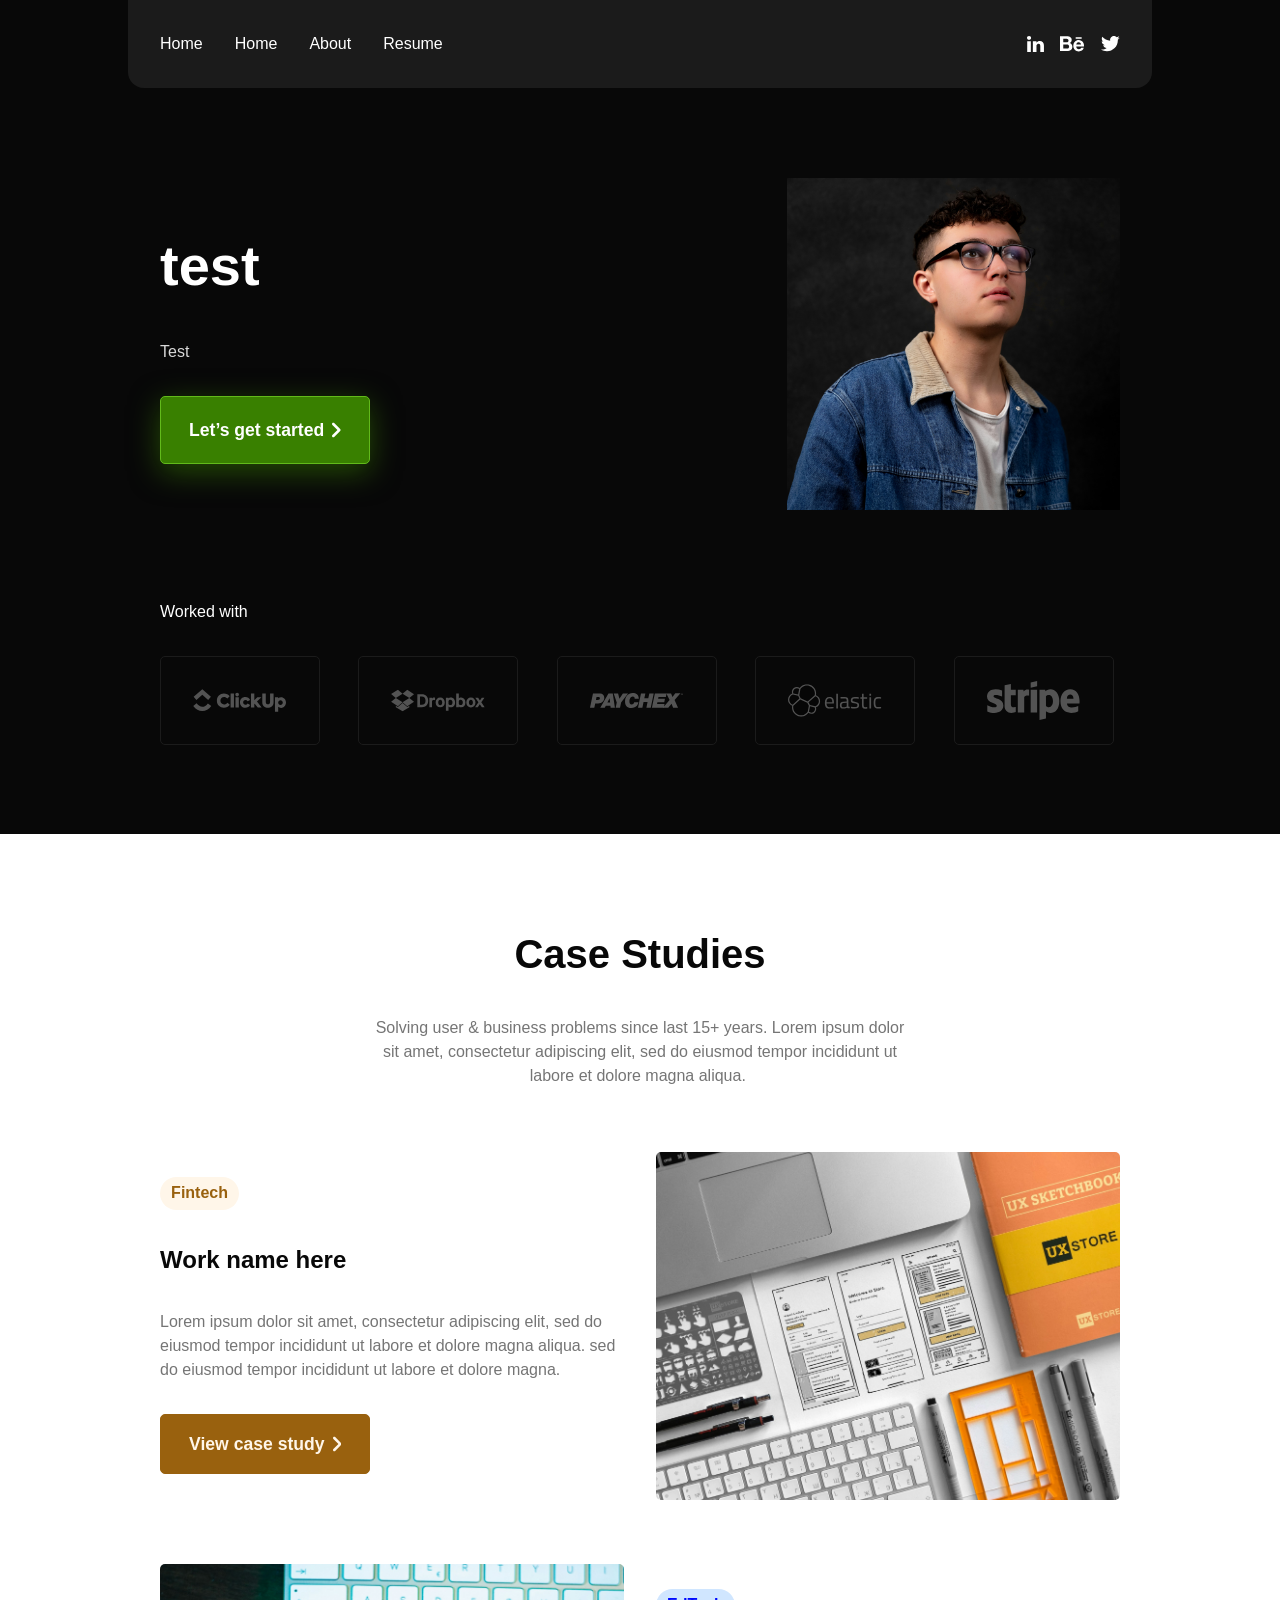
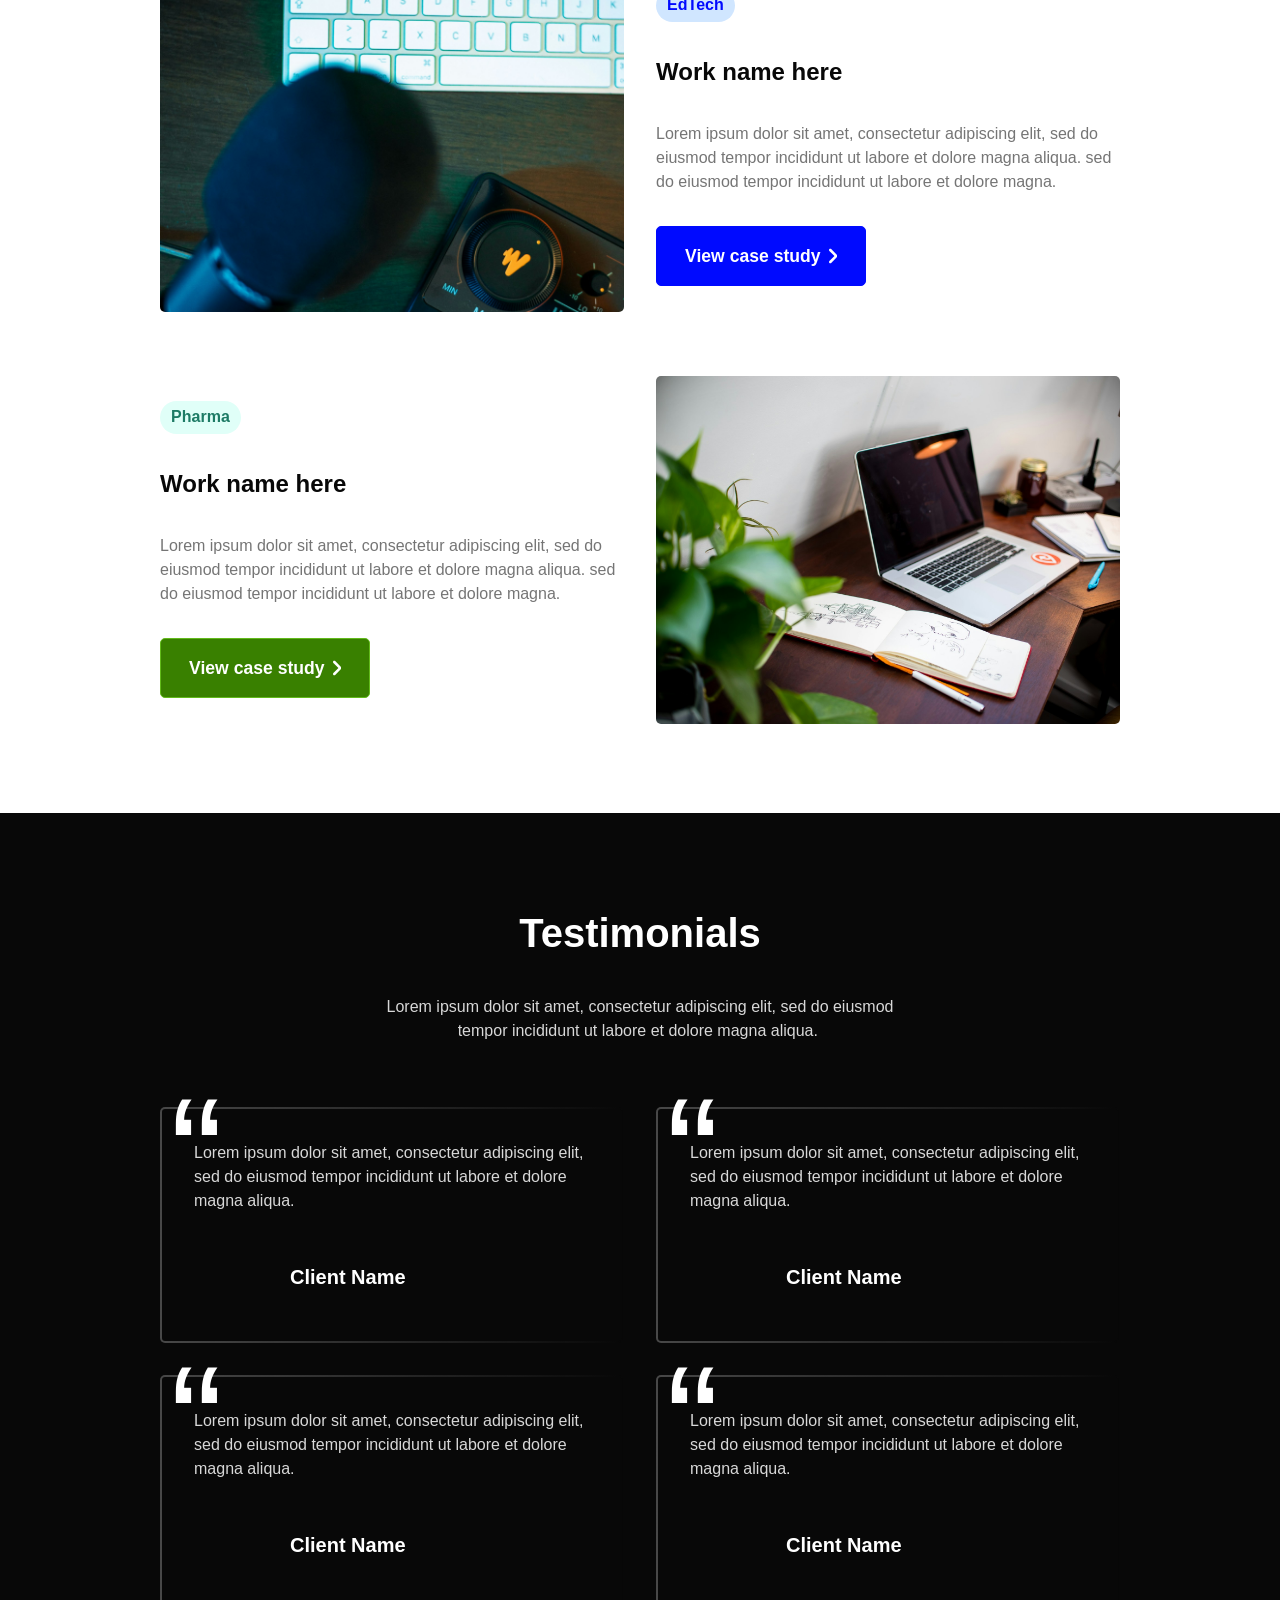
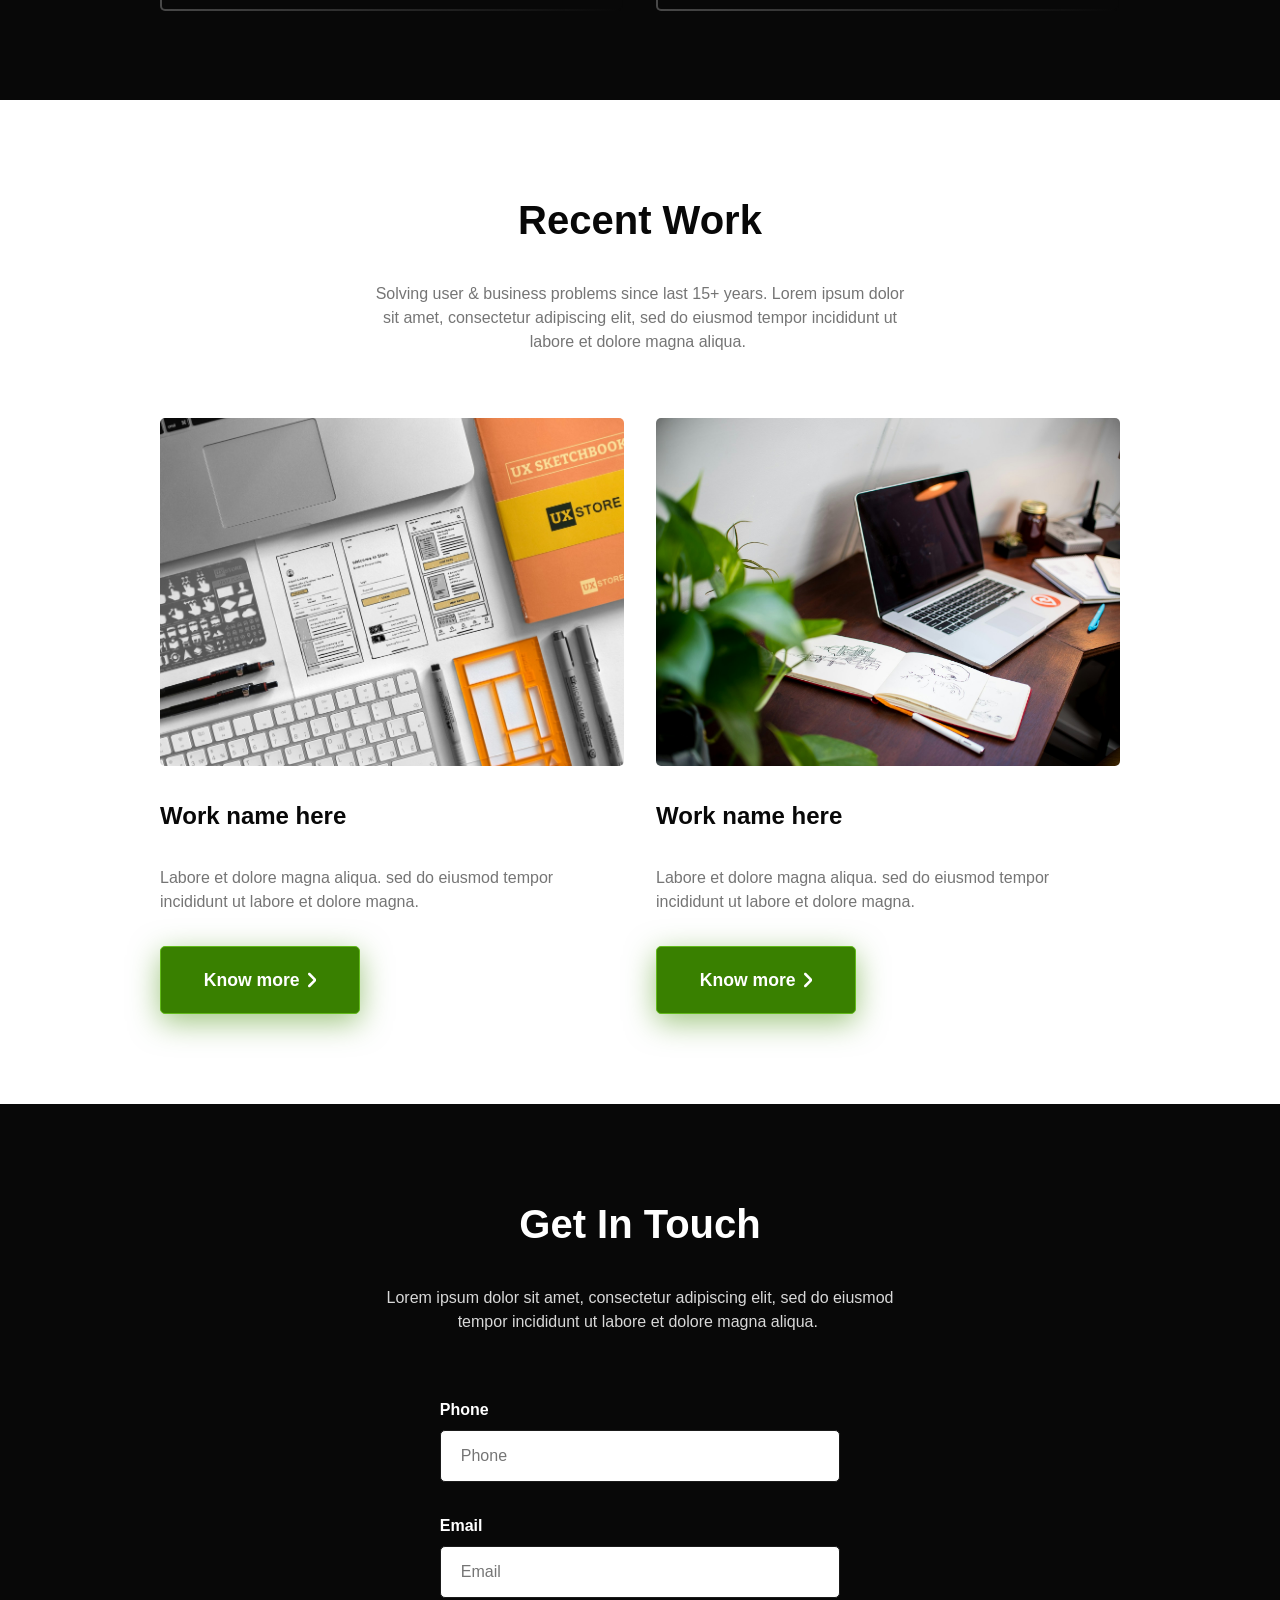
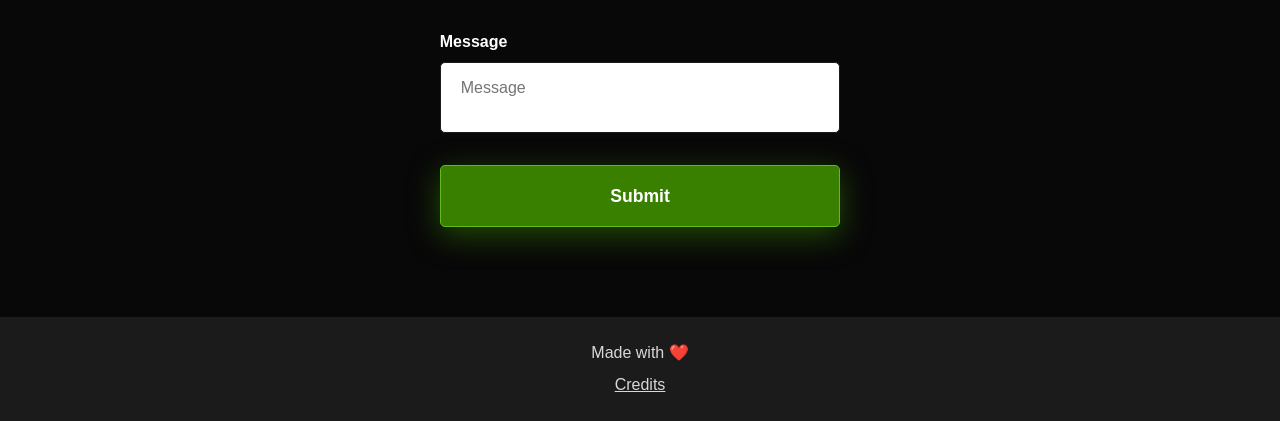
==== commit 7acc8430: "Removed extra files and changed path of html to find stylesheet" ====
--- a/index.html
+++ b/index.html
@@ -8,7 +8,7 @@
     <link
       rel="stylesheet"
       type="text/css"
-      href="/assets/static/app_generated_index-6937cd5a.Dy4Ya0Pq.css"
+      href="./assets/static/app_generated_index-6937cd5a.Dy4Ya0Pq.css"
     />
     <meta charset="UTF-8" />
     <meta name="viewport" content="width=device-width,initial-scale=1" />
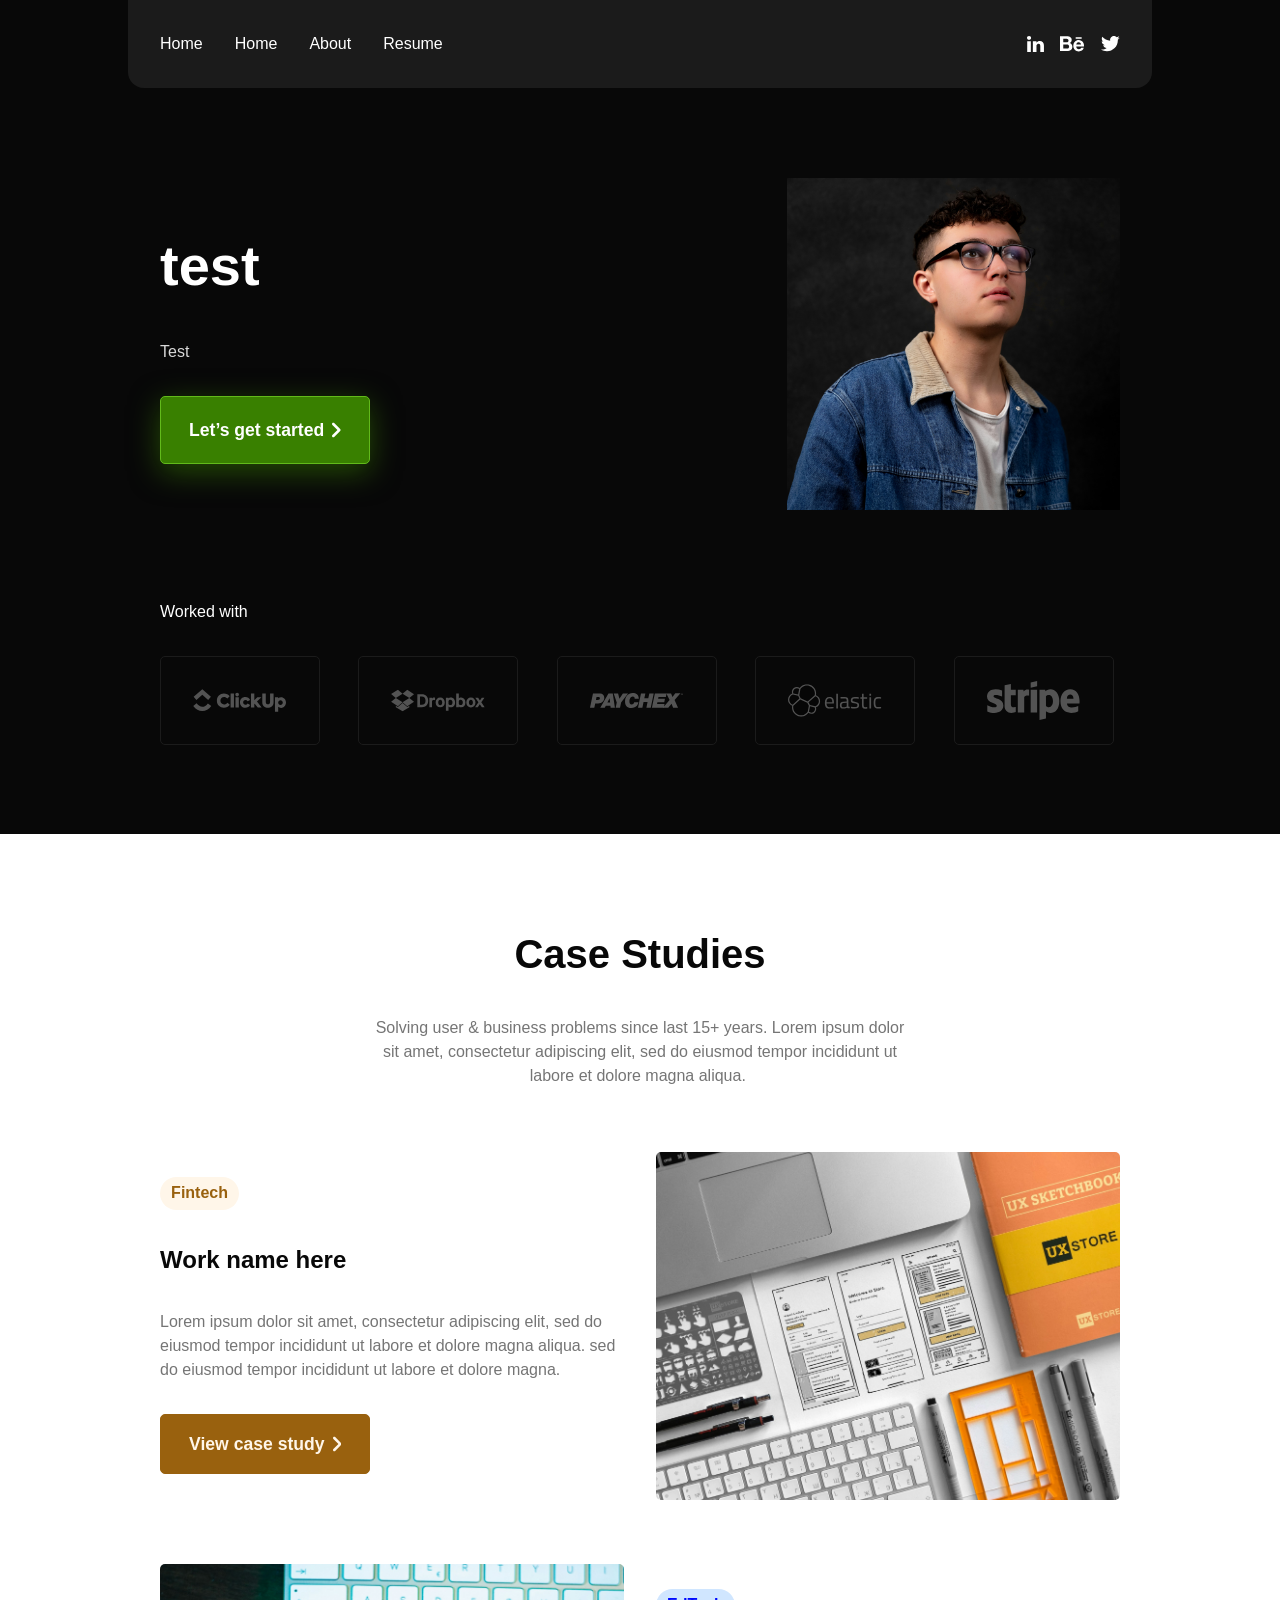
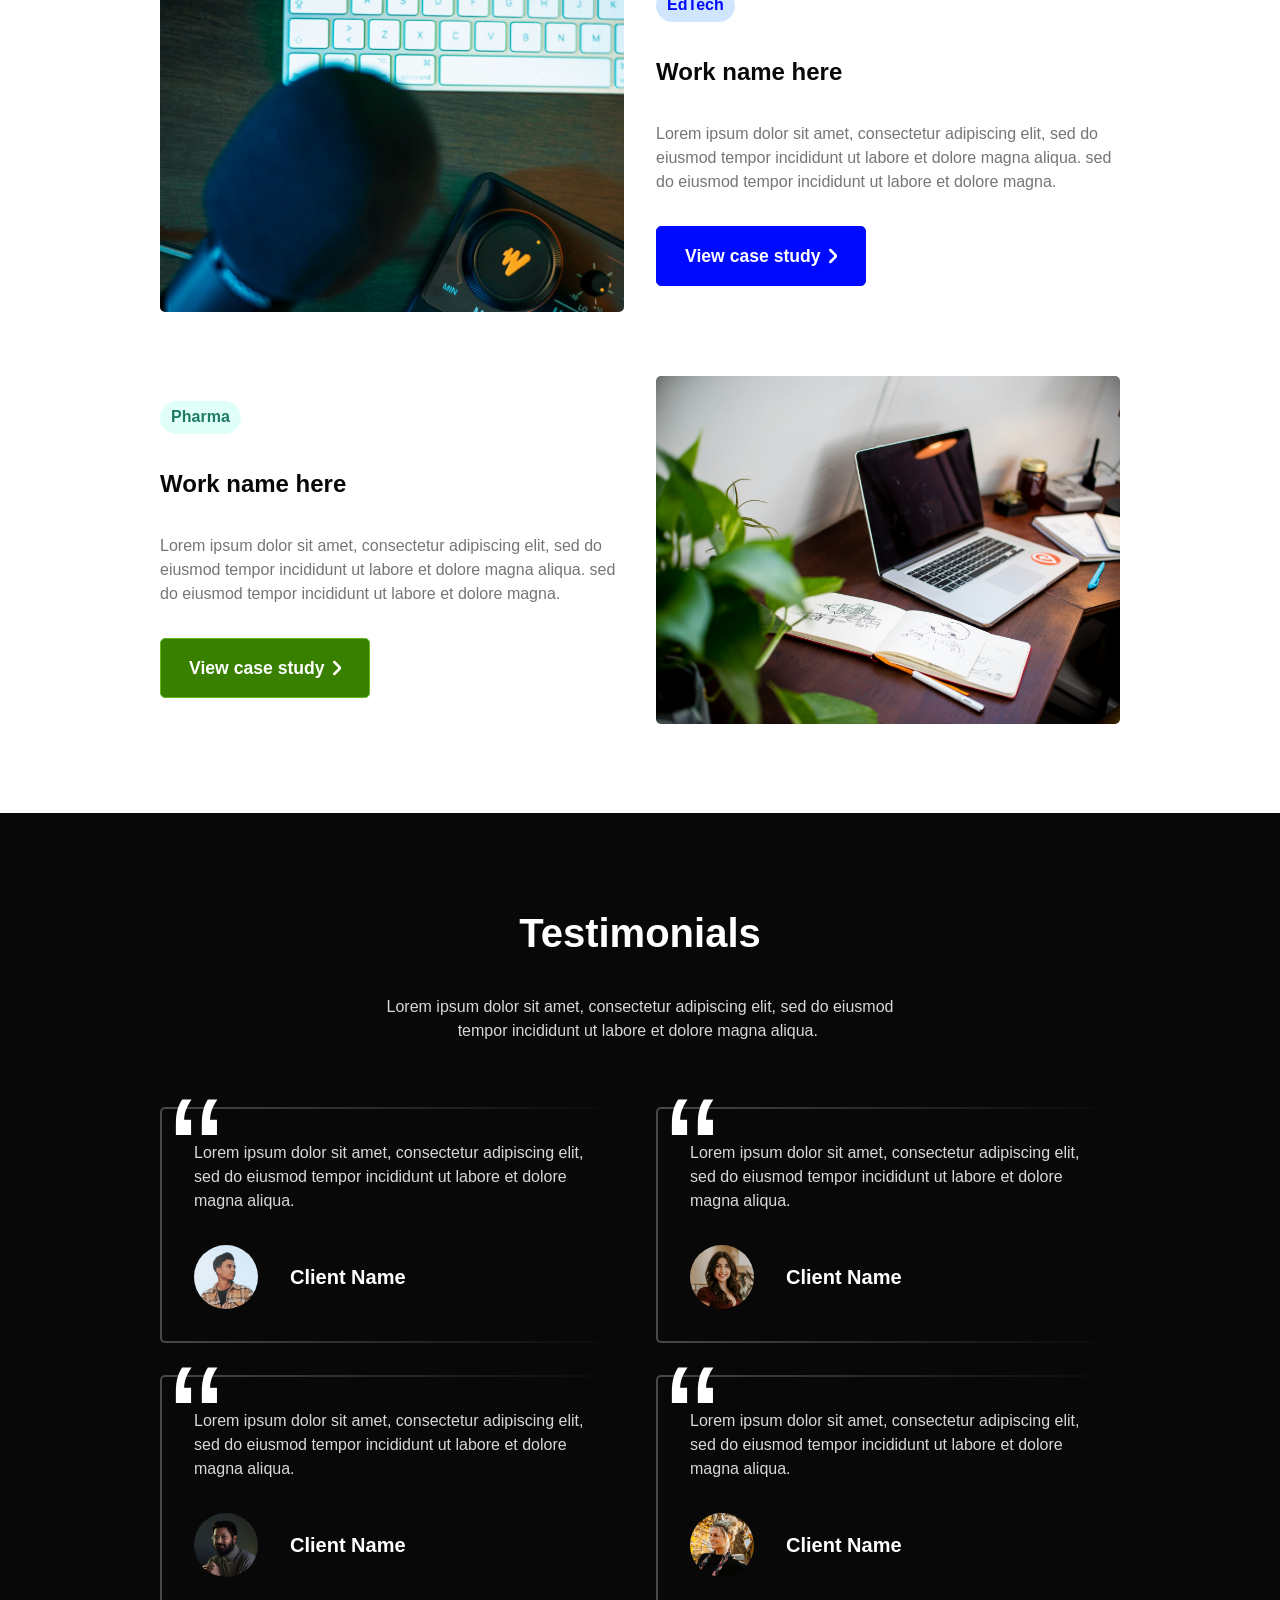
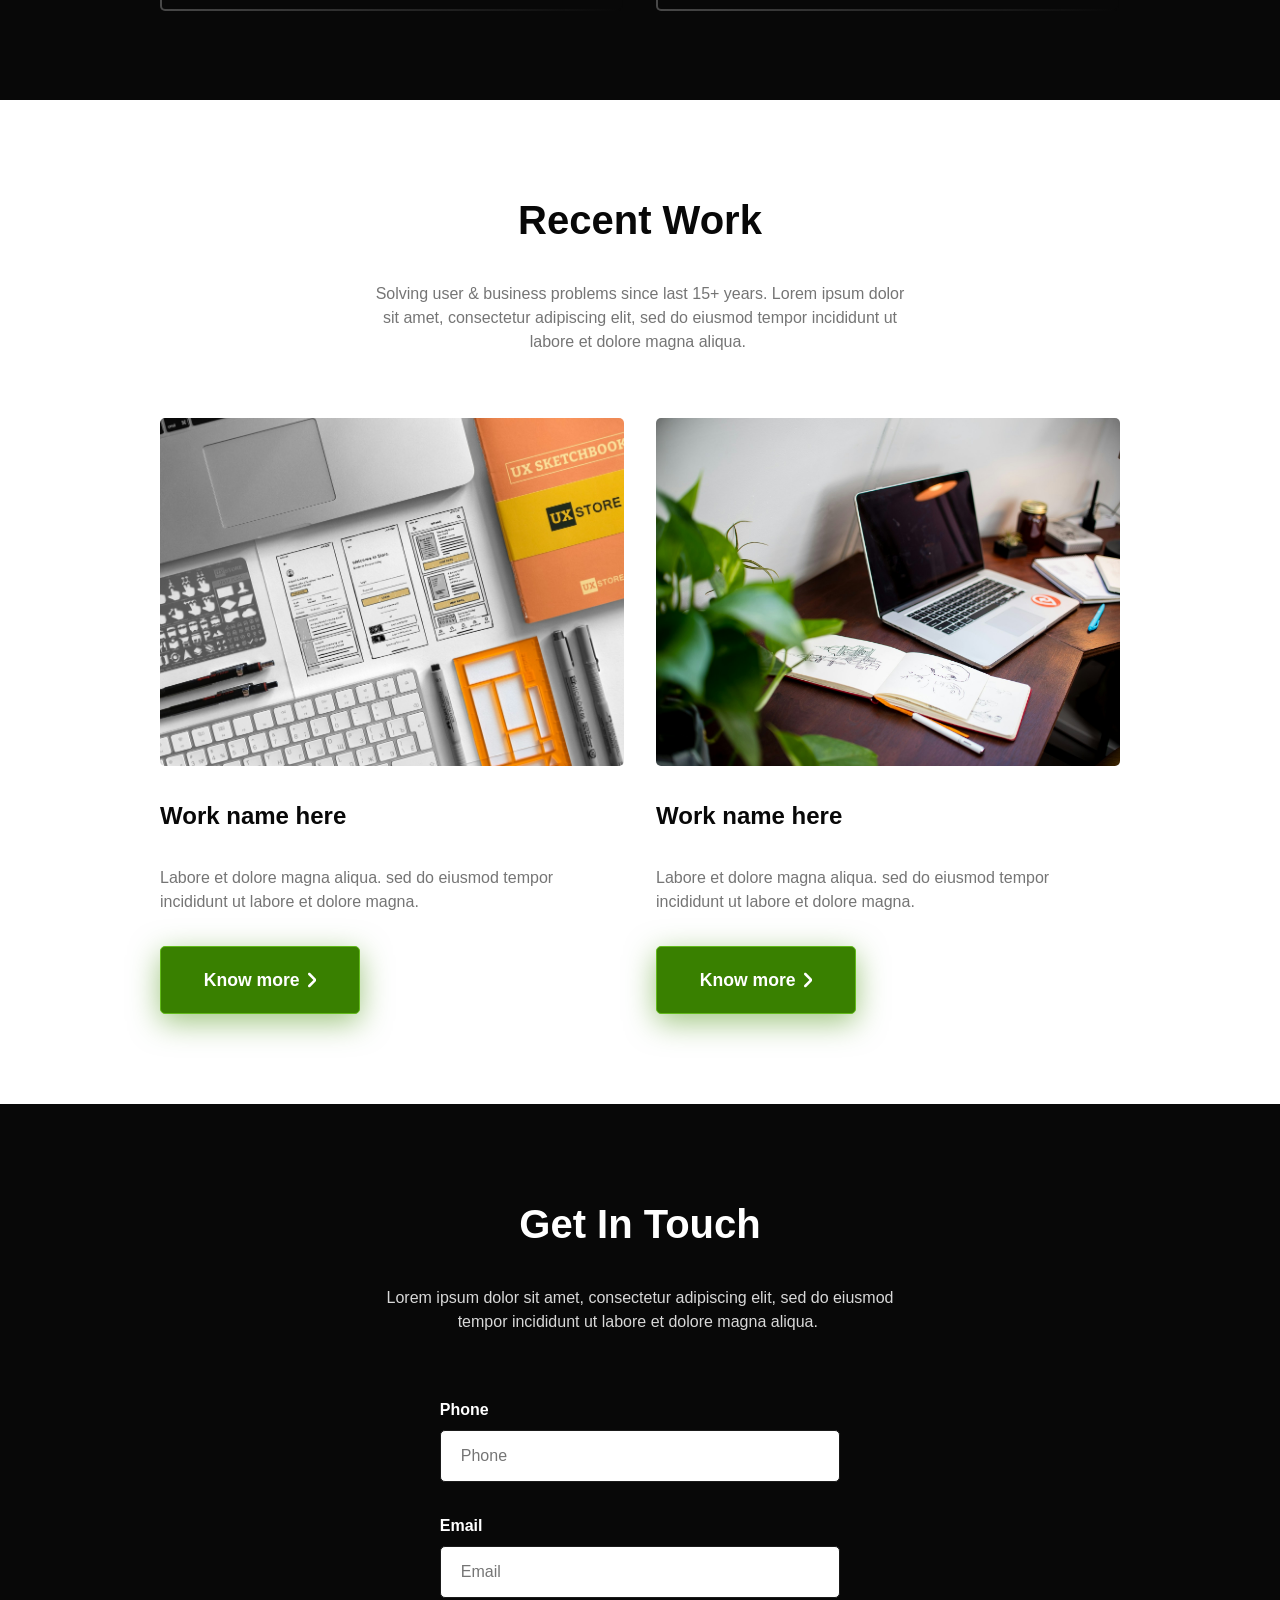
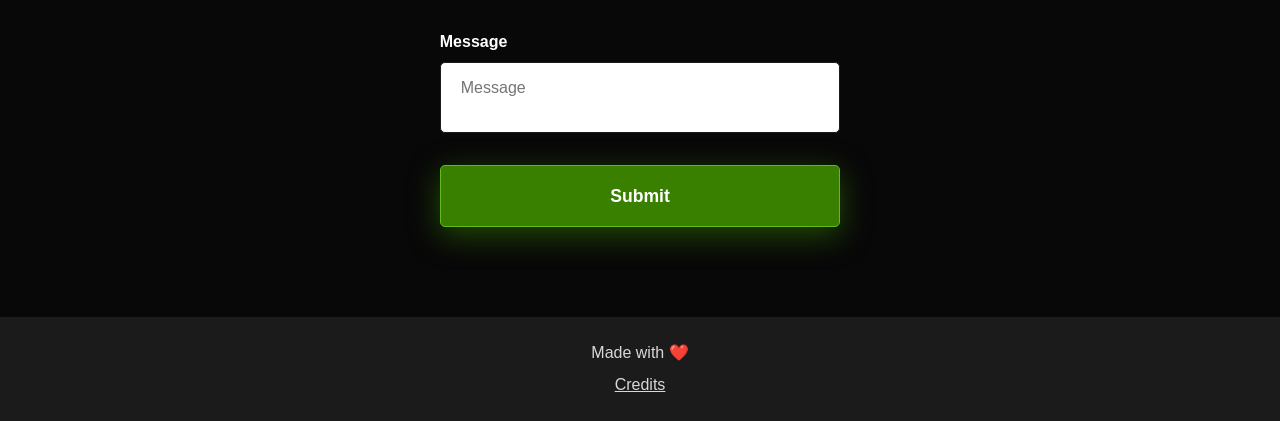
==== commit 9a992757: "New Test with updated paths" ====
--- a/index.html
+++ b/index.html
@@ -2,53 +2,53 @@
 <html
   lang="en"
   data-ws-project="806f040b-2c90-4dbd-b8e0-d5f58082c3aa"
-  data-ws-last-published="2026-03-25T12:30:09.362Z"
+  data-ws-last-published="2026-03-26T11:29:41.969Z"
 >
   <head>
     <link
       rel="stylesheet"
       type="text/css"
-      href="./assets/static/app_generated_index-6937cd5a.Dy4Ya0Pq.css"
+      href="assets/static/app_generated_index-6937cd5a.Cp6FW1Kd.css"
     />
     <meta charset="UTF-8" />
     <meta name="viewport" content="width=device-width,initial-scale=1" />
     <link
       rel="preload"
       as="image"
-      imagesrcset="/assets/jackson-schaal-MXOMvdH0E0A-unsplash_LJ3g1g03b8ed1gQbFj4vf.jpg 16w, /assets/jackson-schaal-MXOMvdH0E0A-unsplash_LJ3g1g03b8ed1gQbFj4vf.jpg 32w, /assets/jackson-schaal-MXOMvdH0E0A-unsplash_LJ3g1g03b8ed1gQbFj4vf.jpg 48w, /assets/jackson-schaal-MXOMvdH0E0A-unsplash_LJ3g1g03b8ed1gQbFj4vf.jpg 64w, /assets/jackson-schaal-MXOMvdH0E0A-unsplash_LJ3g1g03b8ed1gQbFj4vf.jpg 96w, /assets/jackson-schaal-MXOMvdH0E0A-unsplash_LJ3g1g03b8ed1gQbFj4vf.jpg 128w, /assets/jackson-schaal-MXOMvdH0E0A-unsplash_LJ3g1g03b8ed1gQbFj4vf.jpg 256w, /assets/jackson-schaal-MXOMvdH0E0A-unsplash_LJ3g1g03b8ed1gQbFj4vf.jpg 384w, /assets/jackson-schaal-MXOMvdH0E0A-unsplash_LJ3g1g03b8ed1gQbFj4vf.jpg 640w, /assets/jackson-schaal-MXOMvdH0E0A-unsplash_LJ3g1g03b8ed1gQbFj4vf.jpg 750w, /assets/jackson-schaal-MXOMvdH0E0A-unsplash_LJ3g1g03b8ed1gQbFj4vf.jpg 828w, /assets/jackson-schaal-MXOMvdH0E0A-unsplash_LJ3g1g03b8ed1gQbFj4vf.jpg 1080w"
+      imagesrcset="assets/jackson-schaal-MXOMvdH0E0A-unsplash_LJ3g1g03b8ed1gQbFj4vf.jpg 16w, assets/jackson-schaal-MXOMvdH0E0A-unsplash_LJ3g1g03b8ed1gQbFj4vf.jpg 32w, assets/jackson-schaal-MXOMvdH0E0A-unsplash_LJ3g1g03b8ed1gQbFj4vf.jpg 48w, assets/jackson-schaal-MXOMvdH0E0A-unsplash_LJ3g1g03b8ed1gQbFj4vf.jpg 64w, assets/jackson-schaal-MXOMvdH0E0A-unsplash_LJ3g1g03b8ed1gQbFj4vf.jpg 96w, assets/jackson-schaal-MXOMvdH0E0A-unsplash_LJ3g1g03b8ed1gQbFj4vf.jpg 128w, assets/jackson-schaal-MXOMvdH0E0A-unsplash_LJ3g1g03b8ed1gQbFj4vf.jpg 256w, assets/jackson-schaal-MXOMvdH0E0A-unsplash_LJ3g1g03b8ed1gQbFj4vf.jpg 384w, assets/jackson-schaal-MXOMvdH0E0A-unsplash_LJ3g1g03b8ed1gQbFj4vf.jpg 640w, assets/jackson-schaal-MXOMvdH0E0A-unsplash_LJ3g1g03b8ed1gQbFj4vf.jpg 750w, assets/jackson-schaal-MXOMvdH0E0A-unsplash_LJ3g1g03b8ed1gQbFj4vf.jpg 828w, assets/jackson-schaal-MXOMvdH0E0A-unsplash_LJ3g1g03b8ed1gQbFj4vf.jpg 1080w"
       imagesizes="100vw"
     />
     <link
       rel="preload"
       as="image"
-      imagesrcset="/assets/clickup_logo_1_N0xfWHz5Su17oejLYSjgH.svg 16w, /assets/clickup_logo_1_N0xfWHz5Su17oejLYSjgH.svg 32w, /assets/clickup_logo_1_N0xfWHz5Su17oejLYSjgH.svg 48w, /assets/clickup_logo_1_N0xfWHz5Su17oejLYSjgH.svg 64w, /assets/clickup_logo_1_N0xfWHz5Su17oejLYSjgH.svg 96w, /assets/clickup_logo_1_N0xfWHz5Su17oejLYSjgH.svg 128w, /assets/clickup_logo_1_N0xfWHz5Su17oejLYSjgH.svg 256w"
+      imagesrcset="assets/clickup_logo_1_N0xfWHz5Su17oejLYSjgH.svg 16w, assets/clickup_logo_1_N0xfWHz5Su17oejLYSjgH.svg 32w, assets/clickup_logo_1_N0xfWHz5Su17oejLYSjgH.svg 48w, assets/clickup_logo_1_N0xfWHz5Su17oejLYSjgH.svg 64w, assets/clickup_logo_1_N0xfWHz5Su17oejLYSjgH.svg 96w, assets/clickup_logo_1_N0xfWHz5Su17oejLYSjgH.svg 128w, assets/clickup_logo_1_N0xfWHz5Su17oejLYSjgH.svg 256w"
       imagesizes="100vw"
     />
     <link
       rel="preload"
       as="image"
-      imagesrcset="/assets/dropbox_blue_1_3KbvkJlT6gMLtNm2Pj9sh.svg 16w, /assets/dropbox_blue_1_3KbvkJlT6gMLtNm2Pj9sh.svg 32w, /assets/dropbox_blue_1_3KbvkJlT6gMLtNm2Pj9sh.svg 48w, /assets/dropbox_blue_1_3KbvkJlT6gMLtNm2Pj9sh.svg 64w, /assets/dropbox_blue_1_3KbvkJlT6gMLtNm2Pj9sh.svg 96w, /assets/dropbox_blue_1_3KbvkJlT6gMLtNm2Pj9sh.svg 128w, /assets/dropbox_blue_1_3KbvkJlT6gMLtNm2Pj9sh.svg 256w"
+      imagesrcset="assets/dropbox_blue_1_3KbvkJlT6gMLtNm2Pj9sh.svg 16w, assets/dropbox_blue_1_3KbvkJlT6gMLtNm2Pj9sh.svg 32w, assets/dropbox_blue_1_3KbvkJlT6gMLtNm2Pj9sh.svg 48w, assets/dropbox_blue_1_3KbvkJlT6gMLtNm2Pj9sh.svg 64w, assets/dropbox_blue_1_3KbvkJlT6gMLtNm2Pj9sh.svg 96w, assets/dropbox_blue_1_3KbvkJlT6gMLtNm2Pj9sh.svg 128w, assets/dropbox_blue_1_3KbvkJlT6gMLtNm2Pj9sh.svg 256w"
       imagesizes="100vw"
     />
     <link
       rel="preload"
       as="image"
-      imagesrcset="/assets/Group_(1)_3wsl5LDM-tBOSPQkbnCc3.svg 16w, /assets/Group_(1)_3wsl5LDM-tBOSPQkbnCc3.svg 32w, /assets/Group_(1)_3wsl5LDM-tBOSPQkbnCc3.svg 48w, /assets/Group_(1)_3wsl5LDM-tBOSPQkbnCc3.svg 64w, /assets/Group_(1)_3wsl5LDM-tBOSPQkbnCc3.svg 96w, /assets/Group_(1)_3wsl5LDM-tBOSPQkbnCc3.svg 128w, /assets/Group_(1)_3wsl5LDM-tBOSPQkbnCc3.svg 256w"
+      imagesrcset="assets/Group_(1)_3wsl5LDM-tBOSPQkbnCc3.svg 16w, assets/Group_(1)_3wsl5LDM-tBOSPQkbnCc3.svg 32w, assets/Group_(1)_3wsl5LDM-tBOSPQkbnCc3.svg 48w, assets/Group_(1)_3wsl5LDM-tBOSPQkbnCc3.svg 64w, assets/Group_(1)_3wsl5LDM-tBOSPQkbnCc3.svg 96w, assets/Group_(1)_3wsl5LDM-tBOSPQkbnCc3.svg 128w, assets/Group_(1)_3wsl5LDM-tBOSPQkbnCc3.svg 256w"
       imagesizes="100vw"
     />
     <link
       rel="preload"
       as="image"
-      imagesrcset="/assets/Elastic_logo_1_jIqqikC1QFcSQhPOD55I-.svg 16w, /assets/Elastic_logo_1_jIqqikC1QFcSQhPOD55I-.svg 32w, /assets/Elastic_logo_1_jIqqikC1QFcSQhPOD55I-.svg 48w, /assets/Elastic_logo_1_jIqqikC1QFcSQhPOD55I-.svg 64w, /assets/Elastic_logo_1_jIqqikC1QFcSQhPOD55I-.svg 96w, /assets/Elastic_logo_1_jIqqikC1QFcSQhPOD55I-.svg 128w, /assets/Elastic_logo_1_jIqqikC1QFcSQhPOD55I-.svg 256w"
+      imagesrcset="assets/Elastic_logo_1_jIqqikC1QFcSQhPOD55I-.svg 16w, assets/Elastic_logo_1_jIqqikC1QFcSQhPOD55I-.svg 32w, assets/Elastic_logo_1_jIqqikC1QFcSQhPOD55I-.svg 48w, assets/Elastic_logo_1_jIqqikC1QFcSQhPOD55I-.svg 64w, assets/Elastic_logo_1_jIqqikC1QFcSQhPOD55I-.svg 96w, assets/Elastic_logo_1_jIqqikC1QFcSQhPOD55I-.svg 128w, assets/Elastic_logo_1_jIqqikC1QFcSQhPOD55I-.svg 256w"
       imagesizes="100vw"
     />
     <link
       rel="preload"
       as="image"
-      imagesrcset="/assets/Group_howpTHBKp5i1QxNPrrG_5.svg 16w, /assets/Group_howpTHBKp5i1QxNPrrG_5.svg 32w, /assets/Group_howpTHBKp5i1QxNPrrG_5.svg 48w, /assets/Group_howpTHBKp5i1QxNPrrG_5.svg 64w, /assets/Group_howpTHBKp5i1QxNPrrG_5.svg 96w, /assets/Group_howpTHBKp5i1QxNPrrG_5.svg 128w"
+      imagesrcset="assets/Group_howpTHBKp5i1QxNPrrG_5.svg 16w, assets/Group_howpTHBKp5i1QxNPrrG_5.svg 32w, assets/Group_howpTHBKp5i1QxNPrrG_5.svg 48w, assets/Group_howpTHBKp5i1QxNPrrG_5.svg 64w, assets/Group_howpTHBKp5i1QxNPrrG_5.svg 96w, assets/Group_howpTHBKp5i1QxNPrrG_5.svg 128w"
       imagesizes="100vw"
     />
-    <link rel="icon" href="/assets/logo_r1qaJQiri6sK3rPyq-Sar.svg" />
+    <link rel="icon" href="assets/logo_r1qaJQiri6sK3rPyq-Sar.svg" />
     <meta property="og:url" content="https://url/" />
     <meta property="og:title" content="Personal Portfolio Template" />
     <meta property="og:type" content="website" />
@@ -62,12 +62,12 @@
     />
     <meta
       property="og:image"
-      content="/assets/personal-template-cover_h7h_s-a7B9ewj-pjH2g4Q.png"
+      content="assets/personal-template-cover_h7h_s-a7B9ewj-pjH2g4Q.png"
     />
     <meta property="twitter:card" content="summary_large_image" />
     <title>Personal Portfolio Template</title>
   </head>
-  <body class="w-body">
+  <body class="w-body w-body-1">
     <div class="w-box">
       <div style="display: contents">
         <div style="display: contents">
@@ -81,41 +81,19 @@
               }
             </style>
           </div>
-          <div class="w-box c1vt1fb">
-            <nav
-              class="w-box c1357293 c9jnjeu c5tmc3l c1ldum37 czr2pxy c155uc7w cry9bxc c1lxiyww ca4qjwu c1cdc69r clwwnvk c1kujfpy c1vfv5ml c18v2pa2 c1gut7ra cvyaqlm c5dy17i c1hsfuam c12jt7do cc3dq2t"
-            >
+          <div class="w-box w-wrapper">
+            <nav class="w-box w-nav-desktop">
               <div style="display: contents">
                 <div style="display: contents">
-                  <div
-                    class="w-box cry9bxc c1qyy4dh c18v2pa2 c10zkoym ct8c5y2 c15cml01 c10x096o c1rstvfo"
-                  >
-                    <a
-                      href="/"
-                      class="w-link c1blx93c csru8nn c1hz2opz c1c9nyn co9inq6 c18nx7en c13zjl4p c135vpv5 c1qyy4dh ct02u4h cl60rel czukzo6 cb06ied"
-                      >Home</a
-                    ><a
-                      href="/"
-                      class="w-link c1blx93c csru8nn c1hz2opz c1c9nyn co9inq6 c18nx7en c13zjl4p c135vpv5 c1qyy4dh ct02u4h cl60rel czukzo6 cb06ied"
-                      >Home</a
-                    ><a
-                      href="/#projects"
-                      class="w-link c1blx93c csru8nn c1hz2opz c1c9nyn co9inq6 c18nx7en c13zjl4p c135vpv5 c1qyy4dh ct02u4h cl60rel czukzo6 cb06ied"
-                      >About</a
-                    ><a
-                      href="/#contact"
-                      class="w-link c1blx93c csru8nn c1hz2opz c1c9nyn co9inq6 c18nx7en c13zjl4p c135vpv5 c1qyy4dh ct02u4h cl60rel czukzo6 cb06ied"
-                      >Resume</a
-                    >
-                  </div>
-                  <div
-                    class="w-box cry9bxc ce5h5qp csadq8m c1qyy4dh ct02u4h ck3ozxv c1rstvfo c10x096o"
-                  >
-                    <a
-                      aria-label="LinkedIn"
-                      class="w-link c1blx93c csru8nn c1hz2opz c1c9nyn co9inq6 c18nx7en c13zjl4p c135vpv5 c1qyy4dh ct02u4h cl60rel czukzo6 cb06ied"
-                      href="#"
-                      ><div class="w-html-embed csru8nn cblpe2z c1y0z7zr">
+                  <div class="w-box w-primary">
+                    <a href="/" class="w-link w-link-12">Home</a
+                    ><a href="/" class="w-link w-link-16">Home</a
+                    ><a href="/#projects" class="w-link w-link-13">About</a
+                    ><a href="/#contact" class="w-link w-link-14">Resume</a>
+                  </div>
+                  <div class="w-box w-socials">
+                    <a aria-label="LinkedIn" class="w-link w-social" href="#"
+                      ><div class="w-html-embed w-icon-10">
                         <svg
                           width="100%"
                           height="100%"
@@ -128,11 +106,8 @@
                             fill="currentColor"
                           ></path>
                         </svg></div></a
-                    ><a
-                      aria-label="Behance"
-                      class="w-link c1blx93c csru8nn c1hz2opz c1c9nyn co9inq6 c18nx7en c13zjl4p c135vpv5 c1qyy4dh ct02u4h cl60rel czukzo6 cb06ied"
-                      href="#"
-                      ><div class="w-html-embed csru8nn cblpe2z c1y0z7zr">
+                    ><a aria-label="Behance" class="w-link w-social-1" href="#"
+                      ><div class="w-html-embed w-icon-11">
                         <svg
                           width="100%"
                           height="100%"
@@ -147,9 +122,9 @@
                         </svg></div></a
                     ><a
                       aria-label="X/Twitter"
-                      class="w-link c1blx93c csru8nn c1hz2opz c1c9nyn co9inq6 c18nx7en c13zjl4p c135vpv5 c1qyy4dh ct02u4h cl60rel czukzo6 cb06ied"
+                      class="w-link w-social-2"
                       href="#"
-                      ><div class="w-html-embed csru8nn cblpe2z c1y0z7zr">
+                      ><div class="w-html-embed w-icon-12">
                         <svg
                           width="100%"
                           height="100%"
@@ -167,14 +142,11 @@
                 </div>
               </div>
             </nav>
-            <div
-              data-state="closed"
-              class="w-collapsible cwvpjlf cx6c9kw c174sw29 czqy8m4 ctoajn1 c10x096o c1fvno8n c18rgifh cscsz6x coh89bn"
-            >
+            <div data-state="closed" class="w-collapsible w-nav-mobile">
               <button
                 type="button"
                 aria-label="Open mobile menu"
-                class="w-button c1blx93c c188j2zq c1b2tb9q c1xm4ef6 c1j33arz c1r2vfc1 ccfzz03 cub2gss cgcvr98 c1xjllne c135vpv5 ckm1y83 csru8nn c1md20bl c1e892th c1qyy4dh ct02u4h c1nouzdk c1hz2opz c1c9nyn co9inq6 c18nx7en c13zjl4p c1cb3y4c c1h3d6dm c12v7mf6 cl60rel czukzo6 cb06ied cv7lanz c1q2ekan cngthtj ckqzz7r"
+                class="w-button w-button-3"
                 aria-controls="radix-:Rkm:"
                 aria-expanded="false"
                 data-state="closed"
@@ -203,44 +175,40 @@
                 id="radix-:Rkm:"
                 hidden=""
                 data-ani="expand"
-                class="w-collapsible-content"
+                class="w-collapsible-content w-collapsible-content-1"
               ></div>
             </div>
           </div>
         </div>
       </div>
       <main class="w-box">
-        <section class="w-box cna0hdz c1mzb2kd c1vt1fb c1lw4ao9 c3rp5ks">
-          <div
-            class="w-box c1357293 c9jnjeu c5tmc3l c1ldum37 czr2pxy c155uc7w copqmak c1lfjoq7 czt6zfr cen6rs1 c109i5bh c1qyy4dh cx6c9kw c174sw29"
-          >
-            <div
-              class="w-box cry9bxc c1lfjoq7 c16xs6ny ct02u4h c10zkoym ct8c5y2"
-            >
-              <h1 class="w-heading c11nr3ex c11dowh9 c1blx93c c8ys3vy">test</h1>
-              <div class="w-box cwvpjlf c149s0mc">
+        <section class="w-box w-section-hero">
+          <div class="w-box w-container-4">
+            <div class="w-box w-content-2">
+              <h1 class="w-heading w-heading-23">test</h1>
+              <div class="w-box w-image-mobile">
                 <div style="display: contents">
                   <div style="display: contents">
                     <img
                       alt="Picture of me"
                       width="500"
                       height="500"
-                      src="/assets/jackson-schaal-MXOMvdH0E0A-unsplash_LJ3g1g03b8ed1gQbFj4vf.jpg"
-                      class="w-image c57yvzh"
+                      src="assets/jackson-schaal-MXOMvdH0E0A-unsplash_LJ3g1g03b8ed1gQbFj4vf.jpg"
+                      class="w-image w-image-8"
                       sizes="100vw"
                       srcset="
-                        /assets/jackson-schaal-MXOMvdH0E0A-unsplash_LJ3g1g03b8ed1gQbFj4vf.jpg   16w,
-                        /assets/jackson-schaal-MXOMvdH0E0A-unsplash_LJ3g1g03b8ed1gQbFj4vf.jpg   32w,
-                        /assets/jackson-schaal-MXOMvdH0E0A-unsplash_LJ3g1g03b8ed1gQbFj4vf.jpg   48w,
-                        /assets/jackson-schaal-MXOMvdH0E0A-unsplash_LJ3g1g03b8ed1gQbFj4vf.jpg   64w,
-                        /assets/jackson-schaal-MXOMvdH0E0A-unsplash_LJ3g1g03b8ed1gQbFj4vf.jpg   96w,
-                        /assets/jackson-schaal-MXOMvdH0E0A-unsplash_LJ3g1g03b8ed1gQbFj4vf.jpg  128w,
-                        /assets/jackson-schaal-MXOMvdH0E0A-unsplash_LJ3g1g03b8ed1gQbFj4vf.jpg  256w,
-                        /assets/jackson-schaal-MXOMvdH0E0A-unsplash_LJ3g1g03b8ed1gQbFj4vf.jpg  384w,
-                        /assets/jackson-schaal-MXOMvdH0E0A-unsplash_LJ3g1g03b8ed1gQbFj4vf.jpg  640w,
-                        /assets/jackson-schaal-MXOMvdH0E0A-unsplash_LJ3g1g03b8ed1gQbFj4vf.jpg  750w,
-                        /assets/jackson-schaal-MXOMvdH0E0A-unsplash_LJ3g1g03b8ed1gQbFj4vf.jpg  828w,
-                        /assets/jackson-schaal-MXOMvdH0E0A-unsplash_LJ3g1g03b8ed1gQbFj4vf.jpg 1080w
+                        assets/jackson-schaal-MXOMvdH0E0A-unsplash_LJ3g1g03b8ed1gQbFj4vf.jpg   16w,
+                        assets/jackson-schaal-MXOMvdH0E0A-unsplash_LJ3g1g03b8ed1gQbFj4vf.jpg   32w,
+                        assets/jackson-schaal-MXOMvdH0E0A-unsplash_LJ3g1g03b8ed1gQbFj4vf.jpg   48w,
+                        assets/jackson-schaal-MXOMvdH0E0A-unsplash_LJ3g1g03b8ed1gQbFj4vf.jpg   64w,
+                        assets/jackson-schaal-MXOMvdH0E0A-unsplash_LJ3g1g03b8ed1gQbFj4vf.jpg   96w,
+                        assets/jackson-schaal-MXOMvdH0E0A-unsplash_LJ3g1g03b8ed1gQbFj4vf.jpg  128w,
+                        assets/jackson-schaal-MXOMvdH0E0A-unsplash_LJ3g1g03b8ed1gQbFj4vf.jpg  256w,
+                        assets/jackson-schaal-MXOMvdH0E0A-unsplash_LJ3g1g03b8ed1gQbFj4vf.jpg  384w,
+                        assets/jackson-schaal-MXOMvdH0E0A-unsplash_LJ3g1g03b8ed1gQbFj4vf.jpg  640w,
+                        assets/jackson-schaal-MXOMvdH0E0A-unsplash_LJ3g1g03b8ed1gQbFj4vf.jpg  750w,
+                        assets/jackson-schaal-MXOMvdH0E0A-unsplash_LJ3g1g03b8ed1gQbFj4vf.jpg  828w,
+                        assets/jackson-schaal-MXOMvdH0E0A-unsplash_LJ3g1g03b8ed1gQbFj4vf.jpg 1080w
                       "
                       decoding="async"
                       loading="eager"
@@ -248,12 +216,10 @@
                   </div>
                 </div>
               </div>
-              <p class="w-paragraph c1rco612">Test</p>
-              <a
-                class="w-link c1blx93c c188j2zq cihfpxt cb4vmi8 c1j33arz c1r2vfc1 ccfzz03 cub2gss cgcvr98 c1xjllne c135vpv5 ckm1y83 csru8nn c1md20bl c1e892th c1qyy4dh ct02u4h c1nouzdk c1hz2opz c1c9nyn co9inq6 c18nx7en c13zjl4p c1cb3y4c c1h3d6dm c12v7mf6 cl60rel czukzo6 cb06ied"
-                href="#"
+              <p class="w-paragraph w-paragraph-4">Test</p>
+              <a class="w-link w-link-5" href="#"
                 ><span class="w-text">Let’s get started</span>
-                <div class="w-html-embed csru8nn cblpe2z c1y0z7zr">
+                <div class="w-html-embed w-icon-2">
                   <svg
                     width="100%"
                     height="100%"
@@ -268,29 +234,29 @@
                   </svg></div
               ></a>
             </div>
-            <div class="w-box cc3dq2t">
+            <div class="w-box w-image-desktop">
               <div style="display: contents">
                 <div style="display: contents">
                   <img
                     alt="Picture of me"
                     width="500"
                     height="500"
-                    src="/assets/jackson-schaal-MXOMvdH0E0A-unsplash_LJ3g1g03b8ed1gQbFj4vf.jpg"
-                    class="w-image c57yvzh"
+                    src="assets/jackson-schaal-MXOMvdH0E0A-unsplash_LJ3g1g03b8ed1gQbFj4vf.jpg"
+                    class="w-image w-image-8"
                     sizes="100vw"
                     srcset="
-                      /assets/jackson-schaal-MXOMvdH0E0A-unsplash_LJ3g1g03b8ed1gQbFj4vf.jpg   16w,
-                      /assets/jackson-schaal-MXOMvdH0E0A-unsplash_LJ3g1g03b8ed1gQbFj4vf.jpg   32w,
-                      /assets/jackson-schaal-MXOMvdH0E0A-unsplash_LJ3g1g03b8ed1gQbFj4vf.jpg   48w,
-                      /assets/jackson-schaal-MXOMvdH0E0A-unsplash_LJ3g1g03b8ed1gQbFj4vf.jpg   64w,
-                      /assets/jackson-schaal-MXOMvdH0E0A-unsplash_LJ3g1g03b8ed1gQbFj4vf.jpg   96w,
-                      /assets/jackson-schaal-MXOMvdH0E0A-unsplash_LJ3g1g03b8ed1gQbFj4vf.jpg  128w,
-                      /assets/jackson-schaal-MXOMvdH0E0A-unsplash_LJ3g1g03b8ed1gQbFj4vf.jpg  256w,
-                      /assets/jackson-schaal-MXOMvdH0E0A-unsplash_LJ3g1g03b8ed1gQbFj4vf.jpg  384w,
-                      /assets/jackson-schaal-MXOMvdH0E0A-unsplash_LJ3g1g03b8ed1gQbFj4vf.jpg  640w,
-                      /assets/jackson-schaal-MXOMvdH0E0A-unsplash_LJ3g1g03b8ed1gQbFj4vf.jpg  750w,
-                      /assets/jackson-schaal-MXOMvdH0E0A-unsplash_LJ3g1g03b8ed1gQbFj4vf.jpg  828w,
-                      /assets/jackson-schaal-MXOMvdH0E0A-unsplash_LJ3g1g03b8ed1gQbFj4vf.jpg 1080w
+                      assets/jackson-schaal-MXOMvdH0E0A-unsplash_LJ3g1g03b8ed1gQbFj4vf.jpg   16w,
+                      assets/jackson-schaal-MXOMvdH0E0A-unsplash_LJ3g1g03b8ed1gQbFj4vf.jpg   32w,
+                      assets/jackson-schaal-MXOMvdH0E0A-unsplash_LJ3g1g03b8ed1gQbFj4vf.jpg   48w,
+                      assets/jackson-schaal-MXOMvdH0E0A-unsplash_LJ3g1g03b8ed1gQbFj4vf.jpg   64w,
+                      assets/jackson-schaal-MXOMvdH0E0A-unsplash_LJ3g1g03b8ed1gQbFj4vf.jpg   96w,
+                      assets/jackson-schaal-MXOMvdH0E0A-unsplash_LJ3g1g03b8ed1gQbFj4vf.jpg  128w,
+                      assets/jackson-schaal-MXOMvdH0E0A-unsplash_LJ3g1g03b8ed1gQbFj4vf.jpg  256w,
+                      assets/jackson-schaal-MXOMvdH0E0A-unsplash_LJ3g1g03b8ed1gQbFj4vf.jpg  384w,
+                      assets/jackson-schaal-MXOMvdH0E0A-unsplash_LJ3g1g03b8ed1gQbFj4vf.jpg  640w,
+                      assets/jackson-schaal-MXOMvdH0E0A-unsplash_LJ3g1g03b8ed1gQbFj4vf.jpg  750w,
+                      assets/jackson-schaal-MXOMvdH0E0A-unsplash_LJ3g1g03b8ed1gQbFj4vf.jpg  828w,
+                      assets/jackson-schaal-MXOMvdH0E0A-unsplash_LJ3g1g03b8ed1gQbFj4vf.jpg 1080w
                     "
                     decoding="async"
                     loading="eager"
@@ -300,34 +266,25 @@
             </div>
           </div>
         </section>
-        <section
-          id="casestudies"
-          class="w-box c1fo9lv5 c1mzb2kd c1vt1fb c1lw4ao9 c3rp5ks"
-        >
-          <div
-            class="w-box c1357293 c9jnjeu c5tmc3l c1ldum37 czr2pxy c155uc7w cry9bxc c1lfjoq7 c1v273o4 c1nn476t"
-          >
-            <h2 class="w-heading c160atll cn12ej2 c1blx93c c1iq8fyu c12f3mdq">
-              Worked with
-            </h2>
-            <div
-              class="w-box copqmak c10zkoym ct8c5y2 corcrpm cx6c9kw c1mpedrw c1jjfh4b c1bulmrh cehyk0s"
-            >
+        <section id="casestudies" class="w-box w-section-logos">
+          <div class="w-box w-container-5">
+            <h2 class="w-heading w-heading-24">Worked with</h2>
+            <div class="w-box w-logos">
               <img
                 alt="Clickup Logo"
                 width="83"
                 height="20"
-                src="/assets/clickup_logo_1_N0xfWHz5Su17oejLYSjgH.svg"
-                class="w-image cup9vyi c1ldum37 c1n5d942 c5tmc3l ccfzz03 cub2gss cgcvr98 c1xjllne c1s9lq31 c1bkqfhr c1bt8bzx c17p6h4l c17jj8qr c1mt98we"
+                src="assets/clickup_logo_1_N0xfWHz5Su17oejLYSjgH.svg"
+                class="w-image w-logo"
                 sizes="100vw"
                 srcset="
-                  /assets/clickup_logo_1_N0xfWHz5Su17oejLYSjgH.svg  16w,
-                  /assets/clickup_logo_1_N0xfWHz5Su17oejLYSjgH.svg  32w,
-                  /assets/clickup_logo_1_N0xfWHz5Su17oejLYSjgH.svg  48w,
-                  /assets/clickup_logo_1_N0xfWHz5Su17oejLYSjgH.svg  64w,
-                  /assets/clickup_logo_1_N0xfWHz5Su17oejLYSjgH.svg  96w,
-                  /assets/clickup_logo_1_N0xfWHz5Su17oejLYSjgH.svg 128w,
-                  /assets/clickup_logo_1_N0xfWHz5Su17oejLYSjgH.svg 256w
+                  assets/clickup_logo_1_N0xfWHz5Su17oejLYSjgH.svg  16w,
+                  assets/clickup_logo_1_N0xfWHz5Su17oejLYSjgH.svg  32w,
+                  assets/clickup_logo_1_N0xfWHz5Su17oejLYSjgH.svg  48w,
+                  assets/clickup_logo_1_N0xfWHz5Su17oejLYSjgH.svg  64w,
+                  assets/clickup_logo_1_N0xfWHz5Su17oejLYSjgH.svg  96w,
+                  assets/clickup_logo_1_N0xfWHz5Su17oejLYSjgH.svg 128w,
+                  assets/clickup_logo_1_N0xfWHz5Su17oejLYSjgH.svg 256w
                 "
                 decoding="async"
                 loading="eager"
@@ -335,17 +292,17 @@
                 alt="Dropbox Logo"
                 width="95"
                 height="22"
-                src="/assets/dropbox_blue_1_3KbvkJlT6gMLtNm2Pj9sh.svg"
-                class="w-image cup9vyi c1ldum37 c1n5d942 c5tmc3l ccfzz03 cub2gss cgcvr98 c1xjllne c1s9lq31 c1bkqfhr c1bt8bzx c17p6h4l c17jj8qr c1mt98we"
+                src="assets/dropbox_blue_1_3KbvkJlT6gMLtNm2Pj9sh.svg"
+                class="w-image w-logo-1"
                 sizes="100vw"
                 srcset="
-                  /assets/dropbox_blue_1_3KbvkJlT6gMLtNm2Pj9sh.svg  16w,
-                  /assets/dropbox_blue_1_3KbvkJlT6gMLtNm2Pj9sh.svg  32w,
-                  /assets/dropbox_blue_1_3KbvkJlT6gMLtNm2Pj9sh.svg  48w,
-                  /assets/dropbox_blue_1_3KbvkJlT6gMLtNm2Pj9sh.svg  64w,
-                  /assets/dropbox_blue_1_3KbvkJlT6gMLtNm2Pj9sh.svg  96w,
-                  /assets/dropbox_blue_1_3KbvkJlT6gMLtNm2Pj9sh.svg 128w,
-                  /assets/dropbox_blue_1_3KbvkJlT6gMLtNm2Pj9sh.svg 256w
+                  assets/dropbox_blue_1_3KbvkJlT6gMLtNm2Pj9sh.svg  16w,
+                  assets/dropbox_blue_1_3KbvkJlT6gMLtNm2Pj9sh.svg  32w,
+                  assets/dropbox_blue_1_3KbvkJlT6gMLtNm2Pj9sh.svg  48w,
+                  assets/dropbox_blue_1_3KbvkJlT6gMLtNm2Pj9sh.svg  64w,
+                  assets/dropbox_blue_1_3KbvkJlT6gMLtNm2Pj9sh.svg  96w,
+                  assets/dropbox_blue_1_3KbvkJlT6gMLtNm2Pj9sh.svg 128w,
+                  assets/dropbox_blue_1_3KbvkJlT6gMLtNm2Pj9sh.svg 256w
                 "
                 decoding="async"
                 loading="eager"
@@ -353,17 +310,17 @@
                 alt="Paychex Logo"
                 width="88"
                 height="14"
-                src="/assets/Group_(1)_3wsl5LDM-tBOSPQkbnCc3.svg"
-                class="w-image cup9vyi c1ldum37 c1n5d942 c5tmc3l ccfzz03 cub2gss cgcvr98 c1xjllne c1s9lq31 c1bkqfhr c1bt8bzx c17p6h4l c17jj8qr c1mt98we"
+                src="assets/Group_(1)_3wsl5LDM-tBOSPQkbnCc3.svg"
+                class="w-image w-logo-2"
                 sizes="100vw"
                 srcset="
-                  /assets/Group_(1)_3wsl5LDM-tBOSPQkbnCc3.svg  16w,
-                  /assets/Group_(1)_3wsl5LDM-tBOSPQkbnCc3.svg  32w,
-                  /assets/Group_(1)_3wsl5LDM-tBOSPQkbnCc3.svg  48w,
-                  /assets/Group_(1)_3wsl5LDM-tBOSPQkbnCc3.svg  64w,
-                  /assets/Group_(1)_3wsl5LDM-tBOSPQkbnCc3.svg  96w,
-                  /assets/Group_(1)_3wsl5LDM-tBOSPQkbnCc3.svg 128w,
-                  /assets/Group_(1)_3wsl5LDM-tBOSPQkbnCc3.svg 256w
+                  assets/Group_(1)_3wsl5LDM-tBOSPQkbnCc3.svg  16w,
+                  assets/Group_(1)_3wsl5LDM-tBOSPQkbnCc3.svg  32w,
+                  assets/Group_(1)_3wsl5LDM-tBOSPQkbnCc3.svg  48w,
+                  assets/Group_(1)_3wsl5LDM-tBOSPQkbnCc3.svg  64w,
+                  assets/Group_(1)_3wsl5LDM-tBOSPQkbnCc3.svg  96w,
+                  assets/Group_(1)_3wsl5LDM-tBOSPQkbnCc3.svg 128w,
+                  assets/Group_(1)_3wsl5LDM-tBOSPQkbnCc3.svg 256w
                 "
                 decoding="async"
                 loading="eager"
@@ -371,17 +328,17 @@
                 alt="Elastic Logo"
                 width="82"
                 height="28"
-                src="/assets/Elastic_logo_1_jIqqikC1QFcSQhPOD55I-.svg"
-                class="w-image cup9vyi c1ldum37 c1n5d942 c5tmc3l ccfzz03 cub2gss cgcvr98 c1xjllne c1s9lq31 c1bkqfhr c1bt8bzx c17p6h4l c17jj8qr c1mt98we"
+                src="assets/Elastic_logo_1_jIqqikC1QFcSQhPOD55I-.svg"
+                class="w-image w-logo-3"
                 sizes="100vw"
                 srcset="
-                  /assets/Elastic_logo_1_jIqqikC1QFcSQhPOD55I-.svg  16w,
-                  /assets/Elastic_logo_1_jIqqikC1QFcSQhPOD55I-.svg  32w,
-                  /assets/Elastic_logo_1_jIqqikC1QFcSQhPOD55I-.svg  48w,
-                  /assets/Elastic_logo_1_jIqqikC1QFcSQhPOD55I-.svg  64w,
-                  /assets/Elastic_logo_1_jIqqikC1QFcSQhPOD55I-.svg  96w,
-                  /assets/Elastic_logo_1_jIqqikC1QFcSQhPOD55I-.svg 128w,
-                  /assets/Elastic_logo_1_jIqqikC1QFcSQhPOD55I-.svg 256w
+                  assets/Elastic_logo_1_jIqqikC1QFcSQhPOD55I-.svg  16w,
+                  assets/Elastic_logo_1_jIqqikC1QFcSQhPOD55I-.svg  32w,
+                  assets/Elastic_logo_1_jIqqikC1QFcSQhPOD55I-.svg  48w,
+                  assets/Elastic_logo_1_jIqqikC1QFcSQhPOD55I-.svg  64w,
+                  assets/Elastic_logo_1_jIqqikC1QFcSQhPOD55I-.svg  96w,
+                  assets/Elastic_logo_1_jIqqikC1QFcSQhPOD55I-.svg 128w,
+                  assets/Elastic_logo_1_jIqqikC1QFcSQhPOD55I-.svg 256w
                 "
                 decoding="async"
                 loading="eager"
@@ -389,16 +346,16 @@
                 alt="Stripe Logo"
                 width="61"
                 height="25"
-                src="/assets/Group_howpTHBKp5i1QxNPrrG_5.svg"
-                class="w-image cup9vyi c1ldum37 c1n5d942 c5tmc3l ccfzz03 cub2gss cgcvr98 c1xjllne c1s9lq31 c1bkqfhr c1bt8bzx c17p6h4l c17jj8qr c1mt98we"
+                src="assets/Group_howpTHBKp5i1QxNPrrG_5.svg"
+                class="w-image w-logo-4"
                 sizes="100vw"
                 srcset="
-                  /assets/Group_howpTHBKp5i1QxNPrrG_5.svg  16w,
-                  /assets/Group_howpTHBKp5i1QxNPrrG_5.svg  32w,
-                  /assets/Group_howpTHBKp5i1QxNPrrG_5.svg  48w,
-                  /assets/Group_howpTHBKp5i1QxNPrrG_5.svg  64w,
-                  /assets/Group_howpTHBKp5i1QxNPrrG_5.svg  96w,
-                  /assets/Group_howpTHBKp5i1QxNPrrG_5.svg 128w
+                  assets/Group_howpTHBKp5i1QxNPrrG_5.svg  16w,
+                  assets/Group_howpTHBKp5i1QxNPrrG_5.svg  32w,
+                  assets/Group_howpTHBKp5i1QxNPrrG_5.svg  48w,
+                  assets/Group_howpTHBKp5i1QxNPrrG_5.svg  64w,
+                  assets/Group_howpTHBKp5i1QxNPrrG_5.svg  96w,
+                  assets/Group_howpTHBKp5i1QxNPrrG_5.svg 128w
                 "
                 decoding="async"
                 loading="eager"
@@ -406,42 +363,23 @@
             </div>
           </div>
         </section>
-        <section id="casestudies" class="w-box cna0hdz c1mzb2kd">
-          <div
-            class="w-box c1357293 c9jnjeu c5tmc3l c1ldum37 czr2pxy c155uc7w cry9bxc c1lfjoq7 ca4qjwu c1cdc69r"
-          >
-            <div
-              class="w-box cry9bxc c1qyy4dh ct02u4h c1z0l37u c1ml0hr7 c1lfjoq7 c1qom380 c1rco612 c9jnjeu c1357293"
-            >
-              <h2 class="w-heading c1dxq9cf c11dowh9 c12y6bqh c8ys3vy c1qom380">
-                Case Studies
-              </h2>
-              <p class="w-paragraph c1qom380">
+        <section id="casestudies" class="w-box w-section-case-studies">
+          <div class="w-box w-container-6">
+            <div class="w-box w-header-11">
+              <h2 class="w-heading w-heading-25">Case Studies</h2>
+              <p class="w-paragraph w-paragraph-5">
                 Solving user &amp; business problems since last 15+ years.  Lorem
                 ipsum dolor sit amet, consectetur adipiscing elit, sed do
                 eiusmod tempor incididunt ut labore et dolore magna aliqua.
               </p>
             </div>
-            <div class="w-box cry9bxc c1lfjoq7 c1s46o9r cdczzub">
-              <div
-                class="w-box cid3fxx copqmak c1lxiyww c10zkoym ct8c5y2 c18v2pa2 c1qyy4dh c1f64byh cx6c9kw c13vvg1g"
-              >
-                <div
-                  data-ani="slide-right"
-                  class="w-box cry9bxc c1lfjoq7 c10zkoym ct8c5y2 ct02u4h c1mcu1jn c16xs6ny"
-                >
-                  <div
-                    class="w-box cry9bxc c1lfjoq7 c1z0l37u c1ml0hr7 c16xs6ny c1wt8a7g"
-                  >
-                    <div
-                      class="w-text cvc0hul c1qjiiz2 c1911kcz cif7xwi crezeol cy9kb2v cu385pj cvghewe cfzf927 c1noknrj c11dowh9"
-                    >
-                      Fintech
-                    </div>
-                    <h3 class="w-heading cuoke4w c11dowh9 c12y6bqh c8ys3vy">
-                      Work name here
-                    </h3>
+            <div class="w-box w-case-studies">
+              <div class="w-box w-case-study">
+                <div data-ani="slide-right" class="w-box w-content-3">
+                  <div class="w-box w-top-2">
+                    <div class="w-text w-text-9">Fintech</div>
+                    <h3 class="w-heading w-heading-26">Work name here</h3>
                     <p class="w-paragraph">
                       Lorem ipsum dolor sit amet, consectetur adipiscing elit,
                       sed do eiusmod tempor incididunt ut labore et dolore magna
@@ -450,11 +388,9 @@
                     </p>
                   </div>
                   <div class="w-box">
-                    <a
-                      class="w-link ci1jugp c122i84r c1b2tb9q c1xm4ef6 c1j33arz c1r2vfc1 ccfzz03 cub2gss cgcvr98 c1xjllne c135vpv5 caafw5v csru8nn c1md20bl c1e892th c1qyy4dh ct02u4h c1nouzdk c1hz2opz c1c9nyn co9inq6 c18nx7en c13zjl4p c1cb3y4c c1h3d6dm cm6idqo cl60rel czukzo6 cb06ied"
-                      href="#"
+                    <a class="w-link w-link-6" href="#"
                       ><span class="w-text">View case study</span>
-                      <div class="w-html-embed csru8nn cblpe2z c1y0z7zr">
+                      <div class="w-html-embed w-icon-4">
                         <svg
                           width="100%"
                           height="100%"
@@ -470,81 +406,68 @@
                     ></a>
                   </div>
                 </div>
-                <div data-ani="slide-left" class="w-box">
+                <div data-ani="slide-left" class="w-box w-secondary-2">
                   <img
                     alt="Laptop on desk"
                     width="800"
                     height="800"
-                    src="/assets/ux-store-ukeUH3KbMWU-unsplash_(1)_O4QinEBfJM4QtbZqgomLl.jpg"
-                    class="w-image cr8yqfm c1ufwdzl c5blvcv cml0h3f crf3ls2 c1gxuxwl c57idyp"
+                    src="assets/ux-store-ukeUH3KbMWU-unsplash_(1)_O4QinEBfJM4QtbZqgomLl.jpg"
+                    class="w-image w-image-3"
                     sizes="100vw"
                     srcset="
-                      /assets/ux-store-ukeUH3KbMWU-unsplash_(1)_O4QinEBfJM4QtbZqgomLl.jpg   16w,
-                      /assets/ux-store-ukeUH3KbMWU-unsplash_(1)_O4QinEBfJM4QtbZqgomLl.jpg   32w,
-                      /assets/ux-store-ukeUH3KbMWU-unsplash_(1)_O4QinEBfJM4QtbZqgomLl.jpg   48w,
-                      /assets/ux-store-ukeUH3KbMWU-unsplash_(1)_O4QinEBfJM4QtbZqgomLl.jpg   64w,
-                      /assets/ux-store-ukeUH3KbMWU-unsplash_(1)_O4QinEBfJM4QtbZqgomLl.jpg   96w,
-                      /assets/ux-store-ukeUH3KbMWU-unsplash_(1)_O4QinEBfJM4QtbZqgomLl.jpg  128w,
-                      /assets/ux-store-ukeUH3KbMWU-unsplash_(1)_O4QinEBfJM4QtbZqgomLl.jpg  256w,
-                      /assets/ux-store-ukeUH3KbMWU-unsplash_(1)_O4QinEBfJM4QtbZqgomLl.jpg  384w,
-                      /assets/ux-store-ukeUH3KbMWU-unsplash_(1)_O4QinEBfJM4QtbZqgomLl.jpg  640w,
-                      /assets/ux-store-ukeUH3KbMWU-unsplash_(1)_O4QinEBfJM4QtbZqgomLl.jpg  750w,
-                      /assets/ux-store-ukeUH3KbMWU-unsplash_(1)_O4QinEBfJM4QtbZqgomLl.jpg  828w,
-                      /assets/ux-store-ukeUH3KbMWU-unsplash_(1)_O4QinEBfJM4QtbZqgomLl.jpg 1080w,
-                      /assets/ux-store-ukeUH3KbMWU-unsplash_(1)_O4QinEBfJM4QtbZqgomLl.jpg 1200w,
-                      /assets/ux-store-ukeUH3KbMWU-unsplash_(1)_O4QinEBfJM4QtbZqgomLl.jpg 1920w
+                      assets/ux-store-ukeUH3KbMWU-unsplash_(1)_O4QinEBfJM4QtbZqgomLl.jpg   16w,
+                      assets/ux-store-ukeUH3KbMWU-unsplash_(1)_O4QinEBfJM4QtbZqgomLl.jpg   32w,
+                      assets/ux-store-ukeUH3KbMWU-unsplash_(1)_O4QinEBfJM4QtbZqgomLl.jpg   48w,
+                      assets/ux-store-ukeUH3KbMWU-unsplash_(1)_O4QinEBfJM4QtbZqgomLl.jpg   64w,
+                      assets/ux-store-ukeUH3KbMWU-unsplash_(1)_O4QinEBfJM4QtbZqgomLl.jpg   96w,
+                      assets/ux-store-ukeUH3KbMWU-unsplash_(1)_O4QinEBfJM4QtbZqgomLl.jpg  128w,
+                      assets/ux-store-ukeUH3KbMWU-unsplash_(1)_O4QinEBfJM4QtbZqgomLl.jpg  256w,
+                      assets/ux-store-ukeUH3KbMWU-unsplash_(1)_O4QinEBfJM4QtbZqgomLl.jpg  384w,
+                      assets/ux-store-ukeUH3KbMWU-unsplash_(1)_O4QinEBfJM4QtbZqgomLl.jpg  640w,
+                      assets/ux-store-ukeUH3KbMWU-unsplash_(1)_O4QinEBfJM4QtbZqgomLl.jpg  750w,
+                      assets/ux-store-ukeUH3KbMWU-unsplash_(1)_O4QinEBfJM4QtbZqgomLl.jpg  828w,
+                      assets/ux-store-ukeUH3KbMWU-unsplash_(1)_O4QinEBfJM4QtbZqgomLl.jpg 1080w,
+                      assets/ux-store-ukeUH3KbMWU-unsplash_(1)_O4QinEBfJM4QtbZqgomLl.jpg 1200w,
+                      assets/ux-store-ukeUH3KbMWU-unsplash_(1)_O4QinEBfJM4QtbZqgomLl.jpg 1920w
                     "
                     decoding="async"
                     loading="lazy"
                   />
                 </div>
               </div>
-              <div
-                class="w-box cid3fxx copqmak c1lxiyww c10zkoym ct8c5y2 c18v2pa2 c1qyy4dh c1f64byh cx6c9kw c174sw29"
-              >
-                <div data-ani="slide-right" class="w-box">
+              <div class="w-box w-case-study-1">
+                <div data-ani="slide-right" class="w-box w-secondary-4">
                   <img
                     alt="creator studio"
                     width="800"
                     height="1422"
-                    src="/assets/alan-quirvan-igcMIwAVAS4-unsplash_QIfP13CRbB2FEB6kth6cK.jpg"
-                    class="w-image cr8yqfm c1ufwdzl c5blvcv cml0h3f crf3ls2 c1gxuxwl c57idyp"
+                    src="assets/alan-quirvan-igcMIwAVAS4-unsplash_QIfP13CRbB2FEB6kth6cK.jpg"
+                    class="w-image w-image-5"
                     sizes="100vw"
                     srcset="
-                      /assets/alan-quirvan-igcMIwAVAS4-unsplash_QIfP13CRbB2FEB6kth6cK.jpg   16w,
-                      /assets/alan-quirvan-igcMIwAVAS4-unsplash_QIfP13CRbB2FEB6kth6cK.jpg   32w,
-                      /assets/alan-quirvan-igcMIwAVAS4-unsplash_QIfP13CRbB2FEB6kth6cK.jpg   48w,
-                      /assets/alan-quirvan-igcMIwAVAS4-unsplash_QIfP13CRbB2FEB6kth6cK.jpg   64w,
-                      /assets/alan-quirvan-igcMIwAVAS4-unsplash_QIfP13CRbB2FEB6kth6cK.jpg   96w,
-                      /assets/alan-quirvan-igcMIwAVAS4-unsplash_QIfP13CRbB2FEB6kth6cK.jpg  128w,
-                      /assets/alan-quirvan-igcMIwAVAS4-unsplash_QIfP13CRbB2FEB6kth6cK.jpg  256w,
-                      /assets/alan-quirvan-igcMIwAVAS4-unsplash_QIfP13CRbB2FEB6kth6cK.jpg  384w,
-                      /assets/alan-quirvan-igcMIwAVAS4-unsplash_QIfP13CRbB2FEB6kth6cK.jpg  640w,
-                      /assets/alan-quirvan-igcMIwAVAS4-unsplash_QIfP13CRbB2FEB6kth6cK.jpg  750w,
-                      /assets/alan-quirvan-igcMIwAVAS4-unsplash_QIfP13CRbB2FEB6kth6cK.jpg  828w,
-                      /assets/alan-quirvan-igcMIwAVAS4-unsplash_QIfP13CRbB2FEB6kth6cK.jpg 1080w,
-                      /assets/alan-quirvan-igcMIwAVAS4-unsplash_QIfP13CRbB2FEB6kth6cK.jpg 1200w,
-                      /assets/alan-quirvan-igcMIwAVAS4-unsplash_QIfP13CRbB2FEB6kth6cK.jpg 1920w
+                      assets/alan-quirvan-igcMIwAVAS4-unsplash_QIfP13CRbB2FEB6kth6cK.jpg   16w,
+                      assets/alan-quirvan-igcMIwAVAS4-unsplash_QIfP13CRbB2FEB6kth6cK.jpg   32w,
+                      assets/alan-quirvan-igcMIwAVAS4-unsplash_QIfP13CRbB2FEB6kth6cK.jpg   48w,
+                      assets/alan-quirvan-igcMIwAVAS4-unsplash_QIfP13CRbB2FEB6kth6cK.jpg   64w,
+                      assets/alan-quirvan-igcMIwAVAS4-unsplash_QIfP13CRbB2FEB6kth6cK.jpg   96w,
+                      assets/alan-quirvan-igcMIwAVAS4-unsplash_QIfP13CRbB2FEB6kth6cK.jpg  128w,
+                      assets/alan-quirvan-igcMIwAVAS4-unsplash_QIfP13CRbB2FEB6kth6cK.jpg  256w,
+                      assets/alan-quirvan-igcMIwAVAS4-unsplash_QIfP13CRbB2FEB6kth6cK.jpg  384w,
+                      assets/alan-quirvan-igcMIwAVAS4-unsplash_QIfP13CRbB2FEB6kth6cK.jpg  640w,
+                      assets/alan-quirvan-igcMIwAVAS4-unsplash_QIfP13CRbB2FEB6kth6cK.jpg  750w,
+                      assets/alan-quirvan-igcMIwAVAS4-unsplash_QIfP13CRbB2FEB6kth6cK.jpg  828w,
+                      assets/alan-quirvan-igcMIwAVAS4-unsplash_QIfP13CRbB2FEB6kth6cK.jpg 1080w,
+                      assets/alan-quirvan-igcMIwAVAS4-unsplash_QIfP13CRbB2FEB6kth6cK.jpg 1200w,
+                      assets/alan-quirvan-igcMIwAVAS4-unsplash_QIfP13CRbB2FEB6kth6cK.jpg 1920w
                     "
                     decoding="async"
                     loading="lazy"
                   />
                 </div>
-                <div
-                  data-ani="slide-left"
-                  class="w-box cry9bxc c1lfjoq7 c10zkoym ct8c5y2 ct02u4h c1mcu1jn c16xs6ny"
-                >
-                  <div
-                    class="w-box cry9bxc c1lfjoq7 c1z0l37u c1ml0hr7 c16xs6ny c1wt8a7g"
-                  >
-                    <div
-                      class="w-text c1f4ds52 cy10lev c1911kcz cif7xwi crezeol cy9kb2v cu385pj cvghewe cfzf927 c1noknrj c11dowh9"
-                    >
-                      EdTech
-                    </div>
-                    <h3 class="w-heading cuoke4w c11dowh9 c12y6bqh c8ys3vy">
-                      Work name here
-                    </h3>
+                <div data-ani="slide-left" class="w-box w-content-4">
+                  <div class="w-box w-top-3">
+                    <div class="w-text w-text-10">EdTech</div>
+                    <h3 class="w-heading w-heading-27">Work name here</h3>
                     <p class="w-paragraph">
                       Lorem ipsum dolor sit amet, consectetur adipiscing elit,
                       sed do eiusmod tempor incididunt ut labore et dolore magna
@@ -553,11 +476,9 @@
                     </p>
                   </div>
                   <div class="w-box">
-                    <a
-                      class="w-link c1blx93c c1u9vug2 c1b2tb9q c1xm4ef6 c1j33arz c1r2vfc1 ccfzz03 cub2gss cgcvr98 c1xjllne c135vpv5 caafw5v csru8nn c1md20bl c1e892th c1qyy4dh ct02u4h c1nouzdk c1hz2opz c1c9nyn co9inq6 c18nx7en c13zjl4p c1cb3y4c c1h3d6dm c5nr124 cl60rel czukzo6 cb06ied"
-                      href="#"
+                    <a class="w-link w-link-8" href="#"
                       ><span class="w-text">View case study</span>
-                      <div class="w-html-embed csru8nn cblpe2z c1y0z7zr">
+                      <div class="w-html-embed w-icon-6">
                         <svg
                           width="100%"
                           height="100%"
@@ -574,24 +495,11 @@
                   </div>
                 </div>
               </div>
-              <div
-                class="w-box cid3fxx copqmak c1lxiyww c10zkoym ct8c5y2 c18v2pa2 c1qyy4dh c1f64byh cx6c9kw c13vvg1g"
-              >
-                <div
-                  data-ani="slide-right"
-                  class="w-box cry9bxc c1lfjoq7 c10zkoym ct8c5y2 ct02u4h c1mcu1jn c16xs6ny"
-                >
-                  <div
-                    class="w-box cry9bxc c1lfjoq7 c1z0l37u c1ml0hr7 c16xs6ny c1wt8a7g"
-                  >
-                    <div
-                      class="w-text c1j31418 c1nowve7 c1911kcz cif7xwi crezeol cy9kb2v cu385pj cvghewe cfzf927 c1noknrj c11dowh9"
-                    >
-                      Pharma
-                    </div>
-                    <h3 class="w-heading cuoke4w c11dowh9 c12y6bqh c8ys3vy">
-                      Work name here
-                    </h3>
+              <div class="w-box w-case-study-2">
+                <div data-ani="slide-right" class="w-box w-content-5">
+                  <div class="w-box w-top-4">
+                    <div class="w-text w-text-11">Pharma</div>
+                    <h3 class="w-heading w-heading-28">Work name here</h3>
                     <p class="w-paragraph">
                       Lorem ipsum dolor sit amet, consectetur adipiscing elit,
                       sed do eiusmod tempor incididunt ut labore et dolore magna
@@ -600,11 +508,9 @@
                     </p>
                   </div>
                   <div class="w-box">
-                    <a
-                      class="w-link c1blx93c c188j2zq c1b2tb9q c1xm4ef6 c1j33arz c1r2vfc1 ccfzz03 cub2gss cgcvr98 c1xjllne c135vpv5 caafw5v csru8nn c1md20bl c1e892th c1qyy4dh ct02u4h c1nouzdk c1hz2opz c1c9nyn co9inq6 c18nx7en c13zjl4p c1cb3y4c c1h3d6dm c12v7mf6 cl60rel czukzo6 cb06ied"
-                      href="#"
+                    <a class="w-link w-link-9" href="#"
                       ><span class="w-text">View case study</span>
-                      <div class="w-html-embed csru8nn cblpe2z c1y0z7zr">
+                      <div class="w-html-embed w-icon-7">
                         <svg
                           width="100%"
                           height="100%"
@@ -620,29 +526,29 @@
                     ></a>
                   </div>
                 </div>
-                <div data-ani="slide-left" class="w-box">
+                <div data-ani="slide-left" class="w-box w-secondary-3">
                   <img
                     alt="Screen behind plant"
                     width="800"
                     height="534"
-                    src="/assets/manny-pantoja-jaHvDkELPKU-unsplash_Bib_KYEDhRN_mwfhkyWPv.jpg"
-                    class="w-image cr8yqfm c1ufwdzl c5blvcv cml0h3f crf3ls2 c1gxuxwl c57idyp"
+                    src="assets/manny-pantoja-jaHvDkELPKU-unsplash_Bib_KYEDhRN_mwfhkyWPv.jpg"
+                    class="w-image w-image-4"
                     sizes="100vw"
                     srcset="
-                      /assets/manny-pantoja-jaHvDkELPKU-unsplash_Bib_KYEDhRN_mwfhkyWPv.jpg   16w,
-                      /assets/manny-pantoja-jaHvDkELPKU-unsplash_Bib_KYEDhRN_mwfhkyWPv.jpg   32w,
-                      /assets/manny-pantoja-jaHvDkELPKU-unsplash_Bib_KYEDhRN_mwfhkyWPv.jpg   48w,
-                      /assets/manny-pantoja-jaHvDkELPKU-unsplash_Bib_KYEDhRN_mwfhkyWPv.jpg   64w,
-                      /assets/manny-pantoja-jaHvDkELPKU-unsplash_Bib_KYEDhRN_mwfhkyWPv.jpg   96w,
-                      /assets/manny-pantoja-jaHvDkELPKU-unsplash_Bib_KYEDhRN_mwfhkyWPv.jpg  128w,
-                      /assets/manny-pantoja-jaHvDkELPKU-unsplash_Bib_KYEDhRN_mwfhkyWPv.jpg  256w,
-                      /assets/manny-pantoja-jaHvDkELPKU-unsplash_Bib_KYEDhRN_mwfhkyWPv.jpg  384w,
-                      /assets/manny-pantoja-jaHvDkELPKU-unsplash_Bib_KYEDhRN_mwfhkyWPv.jpg  640w,
-                      /assets/manny-pantoja-jaHvDkELPKU-unsplash_Bib_KYEDhRN_mwfhkyWPv.jpg  750w,
-                      /assets/manny-pantoja-jaHvDkELPKU-unsplash_Bib_KYEDhRN_mwfhkyWPv.jpg  828w,
-                      /assets/manny-pantoja-jaHvDkELPKU-unsplash_Bib_KYEDhRN_mwfhkyWPv.jpg 1080w,
-                      /assets/manny-pantoja-jaHvDkELPKU-unsplash_Bib_KYEDhRN_mwfhkyWPv.jpg 1200w,
-                      /assets/manny-pantoja-jaHvDkELPKU-unsplash_Bib_KYEDhRN_mwfhkyWPv.jpg 1920w
+                      assets/manny-pantoja-jaHvDkELPKU-unsplash_Bib_KYEDhRN_mwfhkyWPv.jpg   16w,
+                      assets/manny-pantoja-jaHvDkELPKU-unsplash_Bib_KYEDhRN_mwfhkyWPv.jpg   32w,
+                      assets/manny-pantoja-jaHvDkELPKU-unsplash_Bib_KYEDhRN_mwfhkyWPv.jpg   48w,
+                      assets/manny-pantoja-jaHvDkELPKU-unsplash_Bib_KYEDhRN_mwfhkyWPv.jpg   64w,
+                      assets/manny-pantoja-jaHvDkELPKU-unsplash_Bib_KYEDhRN_mwfhkyWPv.jpg   96w,
+                      assets/manny-pantoja-jaHvDkELPKU-unsplash_Bib_KYEDhRN_mwfhkyWPv.jpg  128w,
+                      assets/manny-pantoja-jaHvDkELPKU-unsplash_Bib_KYEDhRN_mwfhkyWPv.jpg  256w,
+                      assets/manny-pantoja-jaHvDkELPKU-unsplash_Bib_KYEDhRN_mwfhkyWPv.jpg  384w,
+                      assets/manny-pantoja-jaHvDkELPKU-unsplash_Bib_KYEDhRN_mwfhkyWPv.jpg  640w,
+                      assets/manny-pantoja-jaHvDkELPKU-unsplash_Bib_KYEDhRN_mwfhkyWPv.jpg  750w,
+                      assets/manny-pantoja-jaHvDkELPKU-unsplash_Bib_KYEDhRN_mwfhkyWPv.jpg  828w,
+                      assets/manny-pantoja-jaHvDkELPKU-unsplash_Bib_KYEDhRN_mwfhkyWPv.jpg 1080w,
+                      assets/manny-pantoja-jaHvDkELPKU-unsplash_Bib_KYEDhRN_mwfhkyWPv.jpg 1200w,
+                      assets/manny-pantoja-jaHvDkELPKU-unsplash_Bib_KYEDhRN_mwfhkyWPv.jpg 1920w
                     "
                     decoding="async"
                     loading="lazy"
@@ -652,20 +558,11 @@
             </div>
           </div>
         </section>
-        <section
-          id="testimonials"
-          class="w-box cna0hdz c1mzb2kd c1vt1fb c1lw4ao9 c3rp5ks"
-        >
-          <div
-            class="w-box c1357293 c9jnjeu c5tmc3l c1ldum37 czr2pxy c155uc7w cry9bxc c1lfjoq7 ca4qjwu c1cdc69r"
-          >
-            <div
-              class="w-box cry9bxc c1qyy4dh ct02u4h c1z0l37u c1ml0hr7 c1lfjoq7 c1qom380 c1rco612 c9jnjeu c1357293"
-            >
-              <h2 class="w-heading c1dxq9cf c11dowh9 c1blx93c c8ys3vy">
-                Testimonials
-              </h2>
-              <p class="w-paragraph">
+        <section id="testimonials" class="w-box w-section-testimonials">
+          <div class="w-box w-container-7">
+            <div class="w-box w-header-12">
+              <h2 class="w-heading w-heading-29">Testimonials</h2>
+              <p class="w-paragraph w-paragraph-6">
                 Lorem ipsum dolor sit amet, consectetur adipiscing elit, sed do
                 eiusmod tempor incididunt ut labore et dolore magna aliqua.
               </p>
@@ -673,198 +570,160 @@
             <div
               data-ani-children="true"
               data-ani-progress="slide-up"
-              class="w-box copqmak c10zkoym ct8c5y2 c1f64byh cx6c9kw c174sw29"
+              class="w-box w-testimonials"
             >
-              <div
-                class="w-box cr8yqfm c1ufwdzl c5blvcv cml0h3f cavd3zn c1nq45hp czjsrhv c1di64f2 c1ru090q cujxabw c119suh8 cnqbj7z cry9bxc c1lfjoq7 c16xs6ny c1wt8a7g c1z0l37u c1ml0hr7 cglkhmz c97dlol c1t5a35i"
-              >
-                <p class="w-paragraph">
+              <div class="w-box w-testimonial-1">
+                <p class="w-paragraph w-quote-1">
                   Lorem ipsum dolor sit amet, consectetur adipiscing elit, sed
                   do eiusmod tempor incididunt ut labore et dolore magna aliqua.
                 </p>
-                <div class="w-box cry9bxc c1qyy4dh c1wt8a7g c1z0l37u c1ml0hr7">
+                <div class="w-box w-person-1">
                   <img
                     alt="Picture of client"
                     width="800"
                     height="800"
-                    src="/assets/medelwaid-QXfwxeZLVwI-unsplash_(1)_kkcyAOf--iKMh7FcB6pbB.jpg"
-                    class="w-image cx2gy9w c1y46zjw c1nj04wn c1nitjp7 c195lvp6 c1hr6a6t cagnu3j c1gxuxwl c57idyp"
+                    src="assets/medelwaid-QXfwxeZLVwI-unsplash_(1)_kkcyAOf--iKMh7FcB6pbB.jpg"
+                    class="w-image w-picture-1"
                     sizes="100vw"
                     srcset="
-                      /assets/medelwaid-QXfwxeZLVwI-unsplash_(1)_kkcyAOf--iKMh7FcB6pbB.jpg   16w,
-                      /assets/medelwaid-QXfwxeZLVwI-unsplash_(1)_kkcyAOf--iKMh7FcB6pbB.jpg   32w,
-                      /assets/medelwaid-QXfwxeZLVwI-unsplash_(1)_kkcyAOf--iKMh7FcB6pbB.jpg   48w,
-                      /assets/medelwaid-QXfwxeZLVwI-unsplash_(1)_kkcyAOf--iKMh7FcB6pbB.jpg   64w,
-                      /assets/medelwaid-QXfwxeZLVwI-unsplash_(1)_kkcyAOf--iKMh7FcB6pbB.jpg   96w,
-                      /assets/medelwaid-QXfwxeZLVwI-unsplash_(1)_kkcyAOf--iKMh7FcB6pbB.jpg  128w,
-                      /assets/medelwaid-QXfwxeZLVwI-unsplash_(1)_kkcyAOf--iKMh7FcB6pbB.jpg  256w,
-                      /assets/medelwaid-QXfwxeZLVwI-unsplash_(1)_kkcyAOf--iKMh7FcB6pbB.jpg  384w,
-                      /assets/medelwaid-QXfwxeZLVwI-unsplash_(1)_kkcyAOf--iKMh7FcB6pbB.jpg  640w,
-                      /assets/medelwaid-QXfwxeZLVwI-unsplash_(1)_kkcyAOf--iKMh7FcB6pbB.jpg  750w,
-                      /assets/medelwaid-QXfwxeZLVwI-unsplash_(1)_kkcyAOf--iKMh7FcB6pbB.jpg  828w,
-                      /assets/medelwaid-QXfwxeZLVwI-unsplash_(1)_kkcyAOf--iKMh7FcB6pbB.jpg 1080w,
-                      /assets/medelwaid-QXfwxeZLVwI-unsplash_(1)_kkcyAOf--iKMh7FcB6pbB.jpg 1200w,
-                      /assets/medelwaid-QXfwxeZLVwI-unsplash_(1)_kkcyAOf--iKMh7FcB6pbB.jpg 1920w
+                      assets/medelwaid-QXfwxeZLVwI-unsplash_(1)_kkcyAOf--iKMh7FcB6pbB.jpg   16w,
+                      assets/medelwaid-QXfwxeZLVwI-unsplash_(1)_kkcyAOf--iKMh7FcB6pbB.jpg   32w,
+                      assets/medelwaid-QXfwxeZLVwI-unsplash_(1)_kkcyAOf--iKMh7FcB6pbB.jpg   48w,
+                      assets/medelwaid-QXfwxeZLVwI-unsplash_(1)_kkcyAOf--iKMh7FcB6pbB.jpg   64w,
+                      assets/medelwaid-QXfwxeZLVwI-unsplash_(1)_kkcyAOf--iKMh7FcB6pbB.jpg   96w,
+                      assets/medelwaid-QXfwxeZLVwI-unsplash_(1)_kkcyAOf--iKMh7FcB6pbB.jpg  128w,
+                      assets/medelwaid-QXfwxeZLVwI-unsplash_(1)_kkcyAOf--iKMh7FcB6pbB.jpg  256w,
+                      assets/medelwaid-QXfwxeZLVwI-unsplash_(1)_kkcyAOf--iKMh7FcB6pbB.jpg  384w,
+                      assets/medelwaid-QXfwxeZLVwI-unsplash_(1)_kkcyAOf--iKMh7FcB6pbB.jpg  640w,
+                      assets/medelwaid-QXfwxeZLVwI-unsplash_(1)_kkcyAOf--iKMh7FcB6pbB.jpg  750w,
+                      assets/medelwaid-QXfwxeZLVwI-unsplash_(1)_kkcyAOf--iKMh7FcB6pbB.jpg  828w,
+                      assets/medelwaid-QXfwxeZLVwI-unsplash_(1)_kkcyAOf--iKMh7FcB6pbB.jpg 1080w,
+                      assets/medelwaid-QXfwxeZLVwI-unsplash_(1)_kkcyAOf--iKMh7FcB6pbB.jpg 1200w,
+                      assets/medelwaid-QXfwxeZLVwI-unsplash_(1)_kkcyAOf--iKMh7FcB6pbB.jpg 1920w
                     "
                     decoding="async"
                     loading="lazy"
                   />
-                  <div class="w-text c8ys3vy c1blx93c c11dowh9 c5z69y4">
-                    Client Name
-                  </div>
-                </div>
-                <div
-                  class="w-text cdwd3jx c7gavf2 c10wulwe cdceycu c1nk3tgl c1blx93c c1e4un1c c13dem6u"
-                >
-                  “
-                </div>
-              </div>
-              <div
-                class="w-box cr8yqfm c1ufwdzl c5blvcv cml0h3f cavd3zn c1nq45hp czjsrhv c1di64f2 c1ru090q cujxabw c119suh8 cnqbj7z cry9bxc c1lfjoq7 c16xs6ny c1wt8a7g c1z0l37u c1ml0hr7 cglkhmz c97dlol c1t5a35i"
-              >
-                <p class="w-paragraph">
+                  <div class="w-text w-name-1">Client Name</div>
+                </div>
+                <div class="w-text w-mark-1">“</div>
+              </div>
+              <div class="w-box w-testimonial-2">
+                <p class="w-paragraph w-quote-2">
                   Lorem ipsum dolor sit amet, consectetur adipiscing elit, sed
                   do eiusmod tempor incididunt ut labore et dolore magna aliqua.
                 </p>
-                <div class="w-box cry9bxc c1qyy4dh c1wt8a7g c1z0l37u c1ml0hr7">
+                <div class="w-box w-person-2">
                   <img
                     alt="Picture of client"
                     width="800"
                     height="800"
-                    src="/assets/ansspvt-titan-pvdVaXdoCXU-unsplash_(1)_PQNwbneSvcPuJLnJQv7QP.jpg"
-                    class="w-image cx2gy9w c1y46zjw c1nj04wn c1nitjp7 c195lvp6 c1hr6a6t cagnu3j c1gxuxwl c57idyp"
+                    src="assets/ansspvt-titan-pvdVaXdoCXU-unsplash_(1)_PQNwbneSvcPuJLnJQv7QP.jpg"
+                    class="w-image w-picture-2"
                     sizes="100vw"
                     srcset="
-                      /assets/ansspvt-titan-pvdVaXdoCXU-unsplash_(1)_PQNwbneSvcPuJLnJQv7QP.jpg   16w,
-                      /assets/ansspvt-titan-pvdVaXdoCXU-unsplash_(1)_PQNwbneSvcPuJLnJQv7QP.jpg   32w,
-                      /assets/ansspvt-titan-pvdVaXdoCXU-unsplash_(1)_PQNwbneSvcPuJLnJQv7QP.jpg   48w,
-                      /assets/ansspvt-titan-pvdVaXdoCXU-unsplash_(1)_PQNwbneSvcPuJLnJQv7QP.jpg   64w,
-                      /assets/ansspvt-titan-pvdVaXdoCXU-unsplash_(1)_PQNwbneSvcPuJLnJQv7QP.jpg   96w,
-                      /assets/ansspvt-titan-pvdVaXdoCXU-unsplash_(1)_PQNwbneSvcPuJLnJQv7QP.jpg  128w,
-                      /assets/ansspvt-titan-pvdVaXdoCXU-unsplash_(1)_PQNwbneSvcPuJLnJQv7QP.jpg  256w,
-                      /assets/ansspvt-titan-pvdVaXdoCXU-unsplash_(1)_PQNwbneSvcPuJLnJQv7QP.jpg  384w,
-                      /assets/ansspvt-titan-pvdVaXdoCXU-unsplash_(1)_PQNwbneSvcPuJLnJQv7QP.jpg  640w,
-                      /assets/ansspvt-titan-pvdVaXdoCXU-unsplash_(1)_PQNwbneSvcPuJLnJQv7QP.jpg  750w,
-                      /assets/ansspvt-titan-pvdVaXdoCXU-unsplash_(1)_PQNwbneSvcPuJLnJQv7QP.jpg  828w,
-                      /assets/ansspvt-titan-pvdVaXdoCXU-unsplash_(1)_PQNwbneSvcPuJLnJQv7QP.jpg 1080w,
-                      /assets/ansspvt-titan-pvdVaXdoCXU-unsplash_(1)_PQNwbneSvcPuJLnJQv7QP.jpg 1200w,
-                      /assets/ansspvt-titan-pvdVaXdoCXU-unsplash_(1)_PQNwbneSvcPuJLnJQv7QP.jpg 1920w
+                      assets/ansspvt-titan-pvdVaXdoCXU-unsplash_(1)_PQNwbneSvcPuJLnJQv7QP.jpg   16w,
+                      assets/ansspvt-titan-pvdVaXdoCXU-unsplash_(1)_PQNwbneSvcPuJLnJQv7QP.jpg   32w,
+                      assets/ansspvt-titan-pvdVaXdoCXU-unsplash_(1)_PQNwbneSvcPuJLnJQv7QP.jpg   48w,
+                      assets/ansspvt-titan-pvdVaXdoCXU-unsplash_(1)_PQNwbneSvcPuJLnJQv7QP.jpg   64w,
+                      assets/ansspvt-titan-pvdVaXdoCXU-unsplash_(1)_PQNwbneSvcPuJLnJQv7QP.jpg   96w,
+                      assets/ansspvt-titan-pvdVaXdoCXU-unsplash_(1)_PQNwbneSvcPuJLnJQv7QP.jpg  128w,
+                      assets/ansspvt-titan-pvdVaXdoCXU-unsplash_(1)_PQNwbneSvcPuJLnJQv7QP.jpg  256w,
+                      assets/ansspvt-titan-pvdVaXdoCXU-unsplash_(1)_PQNwbneSvcPuJLnJQv7QP.jpg  384w,
+                      assets/ansspvt-titan-pvdVaXdoCXU-unsplash_(1)_PQNwbneSvcPuJLnJQv7QP.jpg  640w,
+                      assets/ansspvt-titan-pvdVaXdoCXU-unsplash_(1)_PQNwbneSvcPuJLnJQv7QP.jpg  750w,
+                      assets/ansspvt-titan-pvdVaXdoCXU-unsplash_(1)_PQNwbneSvcPuJLnJQv7QP.jpg  828w,
+                      assets/ansspvt-titan-pvdVaXdoCXU-unsplash_(1)_PQNwbneSvcPuJLnJQv7QP.jpg 1080w,
+                      assets/ansspvt-titan-pvdVaXdoCXU-unsplash_(1)_PQNwbneSvcPuJLnJQv7QP.jpg 1200w,
+                      assets/ansspvt-titan-pvdVaXdoCXU-unsplash_(1)_PQNwbneSvcPuJLnJQv7QP.jpg 1920w
                     "
                     decoding="async"
                     loading="lazy"
                   />
-                  <div class="w-text c8ys3vy c1blx93c c11dowh9 c5z69y4">
-                    Client Name
-                  </div>
-                </div>
-                <div
-                  class="w-text cdwd3jx c7gavf2 c10wulwe cdceycu c1nk3tgl c1blx93c c1e4un1c c13dem6u"
-                >
-                  “
-                </div>
-              </div>
-              <div
-                class="w-box cr8yqfm c1ufwdzl c5blvcv cml0h3f cavd3zn c1nq45hp czjsrhv c1di64f2 c1ru090q cujxabw c119suh8 cnqbj7z cry9bxc c1lfjoq7 c16xs6ny c1wt8a7g c1z0l37u c1ml0hr7 cglkhmz c97dlol c1t5a35i"
-              >
-                <p class="w-paragraph">
+                  <div class="w-text w-name-2">Client Name</div>
+                </div>
+                <div class="w-text w-mark-2">“</div>
+              </div>
+              <div class="w-box w-testimonial-3">
+                <p class="w-paragraph w-quote-3">
                   Lorem ipsum dolor sit amet, consectetur adipiscing elit, sed
                   do eiusmod tempor incididunt ut labore et dolore magna aliqua.
                 </p>
-                <div class="w-box cry9bxc c1qyy4dh c1wt8a7g c1z0l37u c1ml0hr7">
+                <div class="w-box w-person-3">
                   <img
                     alt="Picture of client"
                     width="800"
                     height="800"
-                    src="/assets/kazi-mizan-WocOfFRUTSM-unsplash_(1)_eN96pfgtszqE5dIeY7ltC.jpg"
-                    class="w-image cx2gy9w c1y46zjw c1nj04wn c1nitjp7 c195lvp6 c1hr6a6t cagnu3j c1gxuxwl c57idyp"
+                    src="assets/kazi-mizan-WocOfFRUTSM-unsplash_(1)_eN96pfgtszqE5dIeY7ltC.jpg"
+                    class="w-image w-picture-3"
                     sizes="100vw"
                     srcset="
-                      /assets/kazi-mizan-WocOfFRUTSM-unsplash_(1)_eN96pfgtszqE5dIeY7ltC.jpg   16w,
-                      /assets/kazi-mizan-WocOfFRUTSM-unsplash_(1)_eN96pfgtszqE5dIeY7ltC.jpg   32w,
-                      /assets/kazi-mizan-WocOfFRUTSM-unsplash_(1)_eN96pfgtszqE5dIeY7ltC.jpg   48w,
-                      /assets/kazi-mizan-WocOfFRUTSM-unsplash_(1)_eN96pfgtszqE5dIeY7ltC.jpg   64w,
-                      /assets/kazi-mizan-WocOfFRUTSM-unsplash_(1)_eN96pfgtszqE5dIeY7ltC.jpg   96w,
-                      /assets/kazi-mizan-WocOfFRUTSM-unsplash_(1)_eN96pfgtszqE5dIeY7ltC.jpg  128w,
-                      /assets/kazi-mizan-WocOfFRUTSM-unsplash_(1)_eN96pfgtszqE5dIeY7ltC.jpg  256w,
-                      /assets/kazi-mizan-WocOfFRUTSM-unsplash_(1)_eN96pfgtszqE5dIeY7ltC.jpg  384w,
-                      /assets/kazi-mizan-WocOfFRUTSM-unsplash_(1)_eN96pfgtszqE5dIeY7ltC.jpg  640w,
-                      /assets/kazi-mizan-WocOfFRUTSM-unsplash_(1)_eN96pfgtszqE5dIeY7ltC.jpg  750w,
-                      /assets/kazi-mizan-WocOfFRUTSM-unsplash_(1)_eN96pfgtszqE5dIeY7ltC.jpg  828w,
-                      /assets/kazi-mizan-WocOfFRUTSM-unsplash_(1)_eN96pfgtszqE5dIeY7ltC.jpg 1080w,
-                      /assets/kazi-mizan-WocOfFRUTSM-unsplash_(1)_eN96pfgtszqE5dIeY7ltC.jpg 1200w,
-                      /assets/kazi-mizan-WocOfFRUTSM-unsplash_(1)_eN96pfgtszqE5dIeY7ltC.jpg 1920w
+                      assets/kazi-mizan-WocOfFRUTSM-unsplash_(1)_eN96pfgtszqE5dIeY7ltC.jpg   16w,
+                      assets/kazi-mizan-WocOfFRUTSM-unsplash_(1)_eN96pfgtszqE5dIeY7ltC.jpg   32w,
+                      assets/kazi-mizan-WocOfFRUTSM-unsplash_(1)_eN96pfgtszqE5dIeY7ltC.jpg   48w,
+                      assets/kazi-mizan-WocOfFRUTSM-unsplash_(1)_eN96pfgtszqE5dIeY7ltC.jpg   64w,
+                      assets/kazi-mizan-WocOfFRUTSM-unsplash_(1)_eN96pfgtszqE5dIeY7ltC.jpg   96w,
+                      assets/kazi-mizan-WocOfFRUTSM-unsplash_(1)_eN96pfgtszqE5dIeY7ltC.jpg  128w,
+                      assets/kazi-mizan-WocOfFRUTSM-unsplash_(1)_eN96pfgtszqE5dIeY7ltC.jpg  256w,
+                      assets/kazi-mizan-WocOfFRUTSM-unsplash_(1)_eN96pfgtszqE5dIeY7ltC.jpg  384w,
+                      assets/kazi-mizan-WocOfFRUTSM-unsplash_(1)_eN96pfgtszqE5dIeY7ltC.jpg  640w,
+                      assets/kazi-mizan-WocOfFRUTSM-unsplash_(1)_eN96pfgtszqE5dIeY7ltC.jpg  750w,
+                      assets/kazi-mizan-WocOfFRUTSM-unsplash_(1)_eN96pfgtszqE5dIeY7ltC.jpg  828w,
+                      assets/kazi-mizan-WocOfFRUTSM-unsplash_(1)_eN96pfgtszqE5dIeY7ltC.jpg 1080w,
+                      assets/kazi-mizan-WocOfFRUTSM-unsplash_(1)_eN96pfgtszqE5dIeY7ltC.jpg 1200w,
+                      assets/kazi-mizan-WocOfFRUTSM-unsplash_(1)_eN96pfgtszqE5dIeY7ltC.jpg 1920w
                     "
                     decoding="async"
                     loading="lazy"
                   />
-                  <div class="w-text c8ys3vy c1blx93c c11dowh9 c5z69y4">
-                    Client Name
-                  </div>
-                </div>
-                <div
-                  class="w-text cdwd3jx c7gavf2 c10wulwe cdceycu c1nk3tgl c1blx93c c1e4un1c c13dem6u"
-                >
-                  “
-                </div>
-              </div>
-              <div
-                class="w-box cr8yqfm c1ufwdzl c5blvcv cml0h3f cavd3zn c1nq45hp czjsrhv c1di64f2 c1ru090q cujxabw c119suh8 cnqbj7z cry9bxc c1lfjoq7 c16xs6ny c1wt8a7g c1z0l37u c1ml0hr7 cglkhmz c97dlol c1t5a35i"
-              >
-                <p class="w-paragraph">
+                  <div class="w-text w-name-3">Client Name</div>
+                </div>
+                <div class="w-text w-mark-3">“</div>
+              </div>
+              <div class="w-box w-testimonial-4">
+                <p class="w-paragraph w-quote-4">
                   Lorem ipsum dolor sit amet, consectetur adipiscing elit, sed
                   do eiusmod tempor incididunt ut labore et dolore magna aliqua.
                 </p>
-                <div class="w-box cry9bxc c1qyy4dh c1wt8a7g c1z0l37u c1ml0hr7">
+                <div class="w-box w-person-4">
                   <img
                     alt="Picture of client"
                     width="800"
                     height="800"
-                    src="/assets/ashley-nicole-UV5M4aG65mg-unsplash_OlQwWr-uH_cqiE43TiUvh.jpg"
-                    class="w-image cx2gy9w c1y46zjw c1nj04wn c1nitjp7 c195lvp6 c1hr6a6t cagnu3j c1gxuxwl c57idyp"
+                    src="assets/ashley-nicole-UV5M4aG65mg-unsplash_OlQwWr-uH_cqiE43TiUvh.jpg"
+                    class="w-image w-picture-4"
                     sizes="100vw"
                     srcset="
-                      /assets/ashley-nicole-UV5M4aG65mg-unsplash_OlQwWr-uH_cqiE43TiUvh.jpg   16w,
-                      /assets/ashley-nicole-UV5M4aG65mg-unsplash_OlQwWr-uH_cqiE43TiUvh.jpg   32w,
-                      /assets/ashley-nicole-UV5M4aG65mg-unsplash_OlQwWr-uH_cqiE43TiUvh.jpg   48w,
-                      /assets/ashley-nicole-UV5M4aG65mg-unsplash_OlQwWr-uH_cqiE43TiUvh.jpg   64w,
-                      /assets/ashley-nicole-UV5M4aG65mg-unsplash_OlQwWr-uH_cqiE43TiUvh.jpg   96w,
-                      /assets/ashley-nicole-UV5M4aG65mg-unsplash_OlQwWr-uH_cqiE43TiUvh.jpg  128w,
-                      /assets/ashley-nicole-UV5M4aG65mg-unsplash_OlQwWr-uH_cqiE43TiUvh.jpg  256w,
-                      /assets/ashley-nicole-UV5M4aG65mg-unsplash_OlQwWr-uH_cqiE43TiUvh.jpg  384w,
-                      /assets/ashley-nicole-UV5M4aG65mg-unsplash_OlQwWr-uH_cqiE43TiUvh.jpg  640w,
-                      /assets/ashley-nicole-UV5M4aG65mg-unsplash_OlQwWr-uH_cqiE43TiUvh.jpg  750w,
-                      /assets/ashley-nicole-UV5M4aG65mg-unsplash_OlQwWr-uH_cqiE43TiUvh.jpg  828w,
-                      /assets/ashley-nicole-UV5M4aG65mg-unsplash_OlQwWr-uH_cqiE43TiUvh.jpg 1080w,
-                      /assets/ashley-nicole-UV5M4aG65mg-unsplash_OlQwWr-uH_cqiE43TiUvh.jpg 1200w,
-                      /assets/ashley-nicole-UV5M4aG65mg-unsplash_OlQwWr-uH_cqiE43TiUvh.jpg 1920w
+                      assets/ashley-nicole-UV5M4aG65mg-unsplash_OlQwWr-uH_cqiE43TiUvh.jpg   16w,
+                      assets/ashley-nicole-UV5M4aG65mg-unsplash_OlQwWr-uH_cqiE43TiUvh.jpg   32w,
+                      assets/ashley-nicole-UV5M4aG65mg-unsplash_OlQwWr-uH_cqiE43TiUvh.jpg   48w,
+                      assets/ashley-nicole-UV5M4aG65mg-unsplash_OlQwWr-uH_cqiE43TiUvh.jpg   64w,
+                      assets/ashley-nicole-UV5M4aG65mg-unsplash_OlQwWr-uH_cqiE43TiUvh.jpg   96w,
+                      assets/ashley-nicole-UV5M4aG65mg-unsplash_OlQwWr-uH_cqiE43TiUvh.jpg  128w,
+                      assets/ashley-nicole-UV5M4aG65mg-unsplash_OlQwWr-uH_cqiE43TiUvh.jpg  256w,
+                      assets/ashley-nicole-UV5M4aG65mg-unsplash_OlQwWr-uH_cqiE43TiUvh.jpg  384w,
+                      assets/ashley-nicole-UV5M4aG65mg-unsplash_OlQwWr-uH_cqiE43TiUvh.jpg  640w,
+                      assets/ashley-nicole-UV5M4aG65mg-unsplash_OlQwWr-uH_cqiE43TiUvh.jpg  750w,
+                      assets/ashley-nicole-UV5M4aG65mg-unsplash_OlQwWr-uH_cqiE43TiUvh.jpg  828w,
+                      assets/ashley-nicole-UV5M4aG65mg-unsplash_OlQwWr-uH_cqiE43TiUvh.jpg 1080w,
+                      assets/ashley-nicole-UV5M4aG65mg-unsplash_OlQwWr-uH_cqiE43TiUvh.jpg 1200w,
+                      assets/ashley-nicole-UV5M4aG65mg-unsplash_OlQwWr-uH_cqiE43TiUvh.jpg 1920w
                     "
                     decoding="async"
                     loading="lazy"
                   />
-                  <div class="w-text c8ys3vy c1blx93c c11dowh9 c5z69y4">
-                    Client Name
-                  </div>
-                </div>
-                <div
-                  class="w-text cdwd3jx c7gavf2 c10wulwe cdceycu c1nk3tgl c1blx93c c1e4un1c c13dem6u"
-                >
-                  “
-                </div>
+                  <div class="w-text w-name-4">Client Name</div>
+                </div>
+                <div class="w-text w-mark-4">“</div>
               </div>
             </div>
           </div>
         </section>
-        <section id="projects" class="w-box cna0hdz c1mzb2kd">
-          <div
-            class="w-box c1357293 c9jnjeu c5tmc3l c1ldum37 czr2pxy c155uc7w cry9bxc c1lfjoq7 ca4qjwu c1cdc69r"
-          >
-            <div
-              class="w-box cry9bxc c1qyy4dh ct02u4h c1z0l37u c1ml0hr7 c1lfjoq7 c1qom380 c1rco612 c9jnjeu c1357293"
-            >
-              <h2 class="w-heading c1dxq9cf c11dowh9 c12y6bqh c8ys3vy c1qom380">
-                Recent Work
-              </h2>
-              <p class="w-paragraph c1qom380">
+        <section id="projects" class="w-box w-section-projects">
+          <div class="w-box w-container-8">
+            <div class="w-box w-header-14">
+              <h2 class="w-heading w-heading-31">Recent Work</h2>
+              <p class="w-paragraph w-paragraph-8">
                 Solving user &amp; business problems since last 15+ years.  Lorem
                 ipsum dolor sit amet, consectetur adipiscing elit, sed do
@@ -874,61 +733,51 @@
             <div
               data-ani-children="true"
               data-ani-progress="slide-up"
-              class="w-box copqmak c10zkoym ct8c5y2 c1f64byh cx6c9kw c174sw29"
+              class="w-box w-projects"
             >
-              <div
-                class="w-box cid3fxx cry9bxc c1lfjoq7 c10zkoym ct8c5y2 c18v2pa2 c16xs6ny"
-              >
-                <div class="w-box">
+              <div class="w-box w-project">
+                <div class="w-box w-secondary-5">
                   <img
                     alt="Laptop on desk"
                     width="1920"
                     height="1920"
-                    src="/assets/ux-store-ukeUH3KbMWU-unsplash_(1)_O4QinEBfJM4QtbZqgomLl.jpg"
-                    class="w-image cr8yqfm c1ufwdzl c5blvcv cml0h3f crf3ls2 c1gxuxwl c57idyp"
+                    src="assets/ux-store-ukeUH3KbMWU-unsplash_(1)_O4QinEBfJM4QtbZqgomLl.jpg"
+                    class="w-image w-image-6"
                     sizes="100vw"
                     srcset="
-                      /assets/ux-store-ukeUH3KbMWU-unsplash_(1)_O4QinEBfJM4QtbZqgomLl.jpg   16w,
-                      /assets/ux-store-ukeUH3KbMWU-unsplash_(1)_O4QinEBfJM4QtbZqgomLl.jpg   32w,
-                      /assets/ux-store-ukeUH3KbMWU-unsplash_(1)_O4QinEBfJM4QtbZqgomLl.jpg   48w,
-                      /assets/ux-store-ukeUH3KbMWU-unsplash_(1)_O4QinEBfJM4QtbZqgomLl.jpg   64w,
-                      /assets/ux-store-ukeUH3KbMWU-unsplash_(1)_O4QinEBfJM4QtbZqgomLl.jpg   96w,
-                      /assets/ux-store-ukeUH3KbMWU-unsplash_(1)_O4QinEBfJM4QtbZqgomLl.jpg  128w,
-                      /assets/ux-store-ukeUH3KbMWU-unsplash_(1)_O4QinEBfJM4QtbZqgomLl.jpg  256w,
-                      /assets/ux-store-ukeUH3KbMWU-unsplash_(1)_O4QinEBfJM4QtbZqgomLl.jpg  384w,
-                      /assets/ux-store-ukeUH3KbMWU-unsplash_(1)_O4QinEBfJM4QtbZqgomLl.jpg  640w,
-                      /assets/ux-store-ukeUH3KbMWU-unsplash_(1)_O4QinEBfJM4QtbZqgomLl.jpg  750w,
-                      /assets/ux-store-ukeUH3KbMWU-unsplash_(1)_O4QinEBfJM4QtbZqgomLl.jpg  828w,
-                      /assets/ux-store-ukeUH3KbMWU-unsplash_(1)_O4QinEBfJM4QtbZqgomLl.jpg 1080w,
-                      /assets/ux-store-ukeUH3KbMWU-unsplash_(1)_O4QinEBfJM4QtbZqgomLl.jpg 1200w,
-                      /assets/ux-store-ukeUH3KbMWU-unsplash_(1)_O4QinEBfJM4QtbZqgomLl.jpg 1920w,
-                      /assets/ux-store-ukeUH3KbMWU-unsplash_(1)_O4QinEBfJM4QtbZqgomLl.jpg 2048w,
-                      /assets/ux-store-ukeUH3KbMWU-unsplash_(1)_O4QinEBfJM4QtbZqgomLl.jpg 3840w
+                      assets/ux-store-ukeUH3KbMWU-unsplash_(1)_O4QinEBfJM4QtbZqgomLl.jpg   16w,
+                      assets/ux-store-ukeUH3KbMWU-unsplash_(1)_O4QinEBfJM4QtbZqgomLl.jpg   32w,
+                      assets/ux-store-ukeUH3KbMWU-unsplash_(1)_O4QinEBfJM4QtbZqgomLl.jpg   48w,
+                      assets/ux-store-ukeUH3KbMWU-unsplash_(1)_O4QinEBfJM4QtbZqgomLl.jpg   64w,
+                      assets/ux-store-ukeUH3KbMWU-unsplash_(1)_O4QinEBfJM4QtbZqgomLl.jpg   96w,
+                      assets/ux-store-ukeUH3KbMWU-unsplash_(1)_O4QinEBfJM4QtbZqgomLl.jpg  128w,
+                      assets/ux-store-ukeUH3KbMWU-unsplash_(1)_O4QinEBfJM4QtbZqgomLl.jpg  256w,
+                      assets/ux-store-ukeUH3KbMWU-unsplash_(1)_O4QinEBfJM4QtbZqgomLl.jpg  384w,
+                      assets/ux-store-ukeUH3KbMWU-unsplash_(1)_O4QinEBfJM4QtbZqgomLl.jpg  640w,
+                      assets/ux-store-ukeUH3KbMWU-unsplash_(1)_O4QinEBfJM4QtbZqgomLl.jpg  750w,
+                      assets/ux-store-ukeUH3KbMWU-unsplash_(1)_O4QinEBfJM4QtbZqgomLl.jpg  828w,
+                      assets/ux-store-ukeUH3KbMWU-unsplash_(1)_O4QinEBfJM4QtbZqgomLl.jpg 1080w,
+                      assets/ux-store-ukeUH3KbMWU-unsplash_(1)_O4QinEBfJM4QtbZqgomLl.jpg 1200w,
+                      assets/ux-store-ukeUH3KbMWU-unsplash_(1)_O4QinEBfJM4QtbZqgomLl.jpg 1920w,
+                      assets/ux-store-ukeUH3KbMWU-unsplash_(1)_O4QinEBfJM4QtbZqgomLl.jpg 2048w,
+                      assets/ux-store-ukeUH3KbMWU-unsplash_(1)_O4QinEBfJM4QtbZqgomLl.jpg 3840w
                     "
                     decoding="async"
                     loading="lazy"
                   />
                 </div>
-                <div
-                  class="w-box cry9bxc c1lfjoq7 c10zkoym ct8c5y2 ct02u4h c1mcu1jn c16xs6ny"
-                >
-                  <div
-                    class="w-box cry9bxc c1lfjoq7 c1z0l37u c1ml0hr7 c16xs6ny c1wt8a7g"
-                  >
-                    <h3 class="w-heading cuoke4w c11dowh9 c12y6bqh c8ys3vy">
-                      Work name here
-                    </h3>
+                <div class="w-box w-content-6">
+                  <div class="w-box w-top-5">
+                    <h3 class="w-heading w-heading-32">Work name here</h3>
                     <p class="w-paragraph">
                       Labore et dolore magna aliqua. sed do eiusmod tempor
                       incididunt ut labore et dolore magna.
                     </p>
                   </div>
                   <div class="w-box">
-                    <a
-                      class="w-link c1blx93c c188j2zq cihfpxt cb4vmi8 c1j33arz c1r2vfc1 ccfzz03 cub2gss cgcvr98 c1xjllne c135vpv5 ckm1y83 csru8nn c1md20bl c1e892th c1qyy4dh ct02u4h c1nouzdk c1hz2opz c1c9nyn co9inq6 c18nx7en c13zjl4p c1cb3y4c c1h3d6dm c12v7mf6 cl60rel czukzo6 cb06ied"
-                      href="#"
+                    <a class="w-link w-link-10" href="#"
                       ><span class="w-text">Know more</span>
-                      <div class="w-html-embed csru8nn cblpe2z c1y0z7zr">
+                      <div class="w-html-embed w-icon-8">
                         <svg
                           width="100%"
                           height="100%"
@@ -945,59 +794,49 @@
                   </div>
                 </div>
               </div>
-              <div
-                class="w-box cid3fxx cry9bxc c1lfjoq7 c10zkoym ct8c5y2 c18v2pa2 c16xs6ny"
-              >
-                <div class="w-box">
+              <div class="w-box w-project-1">
+                <div class="w-box w-secondary-6">
                   <img
                     alt="Laptop on desk"
                     width="1920"
                     height="1282"
-                    src="/assets/manny-pantoja-jaHvDkELPKU-unsplash_Bib_KYEDhRN_mwfhkyWPv.jpg"
-                    class="w-image cr8yqfm c1ufwdzl c5blvcv cml0h3f crf3ls2 c1gxuxwl c57idyp"
+                    src="assets/manny-pantoja-jaHvDkELPKU-unsplash_Bib_KYEDhRN_mwfhkyWPv.jpg"
+                    class="w-image w-image-7"
                     sizes="100vw"
                     srcset="
-                      /assets/manny-pantoja-jaHvDkELPKU-unsplash_Bib_KYEDhRN_mwfhkyWPv.jpg   16w,
-                      /assets/manny-pantoja-jaHvDkELPKU-unsplash_Bib_KYEDhRN_mwfhkyWPv.jpg   32w,
-                      /assets/manny-pantoja-jaHvDkELPKU-unsplash_Bib_KYEDhRN_mwfhkyWPv.jpg   48w,
-                      /assets/manny-pantoja-jaHvDkELPKU-unsplash_Bib_KYEDhRN_mwfhkyWPv.jpg   64w,
-                      /assets/manny-pantoja-jaHvDkELPKU-unsplash_Bib_KYEDhRN_mwfhkyWPv.jpg   96w,
-                      /assets/manny-pantoja-jaHvDkELPKU-unsplash_Bib_KYEDhRN_mwfhkyWPv.jpg  128w,
-                      /assets/manny-pantoja-jaHvDkELPKU-unsplash_Bib_KYEDhRN_mwfhkyWPv.jpg  256w,
-                      /assets/manny-pantoja-jaHvDkELPKU-unsplash_Bib_KYEDhRN_mwfhkyWPv.jpg  384w,
-                      /assets/manny-pantoja-jaHvDkELPKU-unsplash_Bib_KYEDhRN_mwfhkyWPv.jpg  640w,
-                      /assets/manny-pantoja-jaHvDkELPKU-unsplash_Bib_KYEDhRN_mwfhkyWPv.jpg  750w,
-                      /assets/manny-pantoja-jaHvDkELPKU-unsplash_Bib_KYEDhRN_mwfhkyWPv.jpg  828w,
-                      /assets/manny-pantoja-jaHvDkELPKU-unsplash_Bib_KYEDhRN_mwfhkyWPv.jpg 1080w,
-                      /assets/manny-pantoja-jaHvDkELPKU-unsplash_Bib_KYEDhRN_mwfhkyWPv.jpg 1200w,
-                      /assets/manny-pantoja-jaHvDkELPKU-unsplash_Bib_KYEDhRN_mwfhkyWPv.jpg 1920w,
-                      /assets/manny-pantoja-jaHvDkELPKU-unsplash_Bib_KYEDhRN_mwfhkyWPv.jpg 2048w,
-                      /assets/manny-pantoja-jaHvDkELPKU-unsplash_Bib_KYEDhRN_mwfhkyWPv.jpg 3840w
+                      assets/manny-pantoja-jaHvDkELPKU-unsplash_Bib_KYEDhRN_mwfhkyWPv.jpg   16w,
+                      assets/manny-pantoja-jaHvDkELPKU-unsplash_Bib_KYEDhRN_mwfhkyWPv.jpg   32w,
+                      assets/manny-pantoja-jaHvDkELPKU-unsplash_Bib_KYEDhRN_mwfhkyWPv.jpg   48w,
+                      assets/manny-pantoja-jaHvDkELPKU-unsplash_Bib_KYEDhRN_mwfhkyWPv.jpg   64w,
+                      assets/manny-pantoja-jaHvDkELPKU-unsplash_Bib_KYEDhRN_mwfhkyWPv.jpg   96w,
+                      assets/manny-pantoja-jaHvDkELPKU-unsplash_Bib_KYEDhRN_mwfhkyWPv.jpg  128w,
+                      assets/manny-pantoja-jaHvDkELPKU-unsplash_Bib_KYEDhRN_mwfhkyWPv.jpg  256w,
+                      assets/manny-pantoja-jaHvDkELPKU-unsplash_Bib_KYEDhRN_mwfhkyWPv.jpg  384w,
+                      assets/manny-pantoja-jaHvDkELPKU-unsplash_Bib_KYEDhRN_mwfhkyWPv.jpg  640w,
+                      assets/manny-pantoja-jaHvDkELPKU-unsplash_Bib_KYEDhRN_mwfhkyWPv.jpg  750w,
+                      assets/manny-pantoja-jaHvDkELPKU-unsplash_Bib_KYEDhRN_mwfhkyWPv.jpg  828w,
+                      assets/manny-pantoja-jaHvDkELPKU-unsplash_Bib_KYEDhRN_mwfhkyWPv.jpg 1080w,
+                      assets/manny-pantoja-jaHvDkELPKU-unsplash_Bib_KYEDhRN_mwfhkyWPv.jpg 1200w,
+                      assets/manny-pantoja-jaHvDkELPKU-unsplash_Bib_KYEDhRN_mwfhkyWPv.jpg 1920w,
+                      assets/manny-pantoja-jaHvDkELPKU-unsplash_Bib_KYEDhRN_mwfhkyWPv.jpg 2048w,
+                      assets/manny-pantoja-jaHvDkELPKU-unsplash_Bib_KYEDhRN_mwfhkyWPv.jpg 3840w
                     "
                     decoding="async"
                     loading="lazy"
                   />
                 </div>
-                <div
-                  class="w-box cry9bxc c1lfjoq7 c10zkoym ct8c5y2 ct02u4h c1mcu1jn c16xs6ny"
-                >
-                  <div
-                    class="w-box cry9bxc c1lfjoq7 c1z0l37u c1ml0hr7 c16xs6ny c1wt8a7g"
-                  >
-                    <h3 class="w-heading cuoke4w c11dowh9 c12y6bqh c8ys3vy">
-                      Work name here
-                    </h3>
+                <div class="w-box w-content-7">
+                  <div class="w-box w-top-6">
+                    <h3 class="w-heading w-heading-33">Work name here</h3>
                     <p class="w-paragraph">
                       Labore et dolore magna aliqua. sed do eiusmod tempor
                       incididunt ut labore et dolore magna.
                     </p>
                   </div>
                   <div class="w-box">
-                    <a
-                      class="w-link c1blx93c c188j2zq cihfpxt cb4vmi8 c1j33arz c1r2vfc1 ccfzz03 cub2gss cgcvr98 c1xjllne c135vpv5 ckm1y83 csru8nn c1md20bl c1e892th c1qyy4dh ct02u4h c1nouzdk c1hz2opz c1c9nyn co9inq6 c18nx7en c13zjl4p c1cb3y4c c1h3d6dm c12v7mf6 cl60rel czukzo6 cb06ied"
-                      href="#"
+                    <a class="w-link w-link-11" href="#"
                       ><span class="w-text">Know more</span>
-                      <div class="w-html-embed csru8nn cblpe2z c1y0z7zr">
+                      <div class="w-html-embed w-icon-9">
                         <svg
                           width="100%"
                           height="100%"
@@ -1020,81 +859,58 @@
       </main>
       <div style="display: contents">
         <div style="display: contents">
-          <footer id="contact" class="w-box c1vt1fb c1lw4ao9 c3rp5ks">
-            <div
-              class="w-box c1357293 c9jnjeu c5tmc3l c1ldum37 czr2pxy c155uc7w cry9bxc c1lfjoq7 ca4qjwu c1cdc69r cna0hdz c1mzb2kd"
-            >
-              <div
-                class="w-box cry9bxc c1qyy4dh ct02u4h c1z0l37u c1ml0hr7 c1lfjoq7 c1qom380 c1rco612 c9jnjeu c1357293"
-              >
-                <h2 class="w-heading c1dxq9cf c11dowh9 c1blx93c c8ys3vy">
-                  Get In Touch
-                </h2>
-                <p class="w-paragraph">
+          <footer id="contact" class="w-box w-footer">
+            <div class="w-box w-container-1">
+              <div class="w-box w-header-15">
+                <h2 class="w-heading w-heading-34">Get In Touch</h2>
+                <p class="w-paragraph w-paragraph-9">
                   Lorem ipsum dolor sit amet, consectetur adipiscing elit, sed
                   do eiusmod tempor incididunt ut labore et dolore magna aliqua.
                 </p>
               </div>
-              <div class="w-box">
-                <form class="w-webhook-form">
-                  <div
-                    class="w-box cry9bxc c1lfjoq7 c10zkoym ct8c5y2 c3fmn7t c9jnjeu c1357293"
-                  >
-                    <div class="w-box cry9bxc c1lfjoq7 c1z0l37u c1ml0hr7">
-                      <div
-                        class="w-box cry9bxc c1778y6x c1wt8a7g c1lfjoq7 c1md20bl c1e892th c1482uel"
-                      >
-                        <label class="w-label c1blx93c c1cb3y4c">Phone</label
+              <div class="w-box w-form">
+                <form class="w-webhook-form w-webhook-form-1">
+                  <div class="w-box w-form-content">
+                    <div class="w-box w-field-group">
+                      <div class="w-box w-field-wrapper">
+                        <label class="w-label w-label-1">Phone</label
                         ><input
                           placeholder="Phone"
                           required=""
-                          class="w-text-input c1a8d7ts c1b2tb9q c122t6uk c1xm4ef6 cd8t5wn ccfzz03 cub2gss cgcvr98 c1xjllne c17p6h4l cl60rel c1s09wur c1qcsrcr cqgzh32"
+                          class="w-text-input w-text-input-1"
                           name="phone"
                         />
                       </div>
-                      <div
-                        class="w-box cry9bxc c1778y6x c1wt8a7g c1lfjoq7 c1md20bl c1e892th c1482uel"
-                      >
-                        <label class="w-label c1blx93c c1cb3y4c">Email</label
+                      <div class="w-box w-field-wrapper-1">
+                        <label class="w-label w-label-2">Email</label
                         ><input
                           placeholder="Email"
                           required=""
                           type="email"
-                          class="w-text-input c1a8d7ts c1b2tb9q c122t6uk c1xm4ef6 cd8t5wn ccfzz03 cub2gss cgcvr98 c1xjllne c17p6h4l cl60rel c1s09wur c1qcsrcr cqgzh32"
+                          class="w-text-input w-text-input-2"
                           name="email"
                         />
                       </div>
-                      <div
-                        class="w-box cry9bxc c1778y6x c1wt8a7g c1lfjoq7 c1md20bl c1e892th c1482uel"
-                      >
-                        <label class="w-label c1blx93c c1cb3y4c">Message</label
+                      <div class="w-box w-field-wrapper-2">
+                        <label class="w-label w-label-3">Message</label
                         ><textarea
                           placeholder="Message"
                           name="message"
-                          class="w-text-area c1a8d7ts c1b2tb9q c122t6uk c1xm4ef6 cd8t5wn ccfzz03 cub2gss cgcvr98 c1xjllne c17p6h4l cl60rel c1s09wur c1qcsrcr cqgzh32"
+                          class="w-text-area w-text-area-1"
                         ></textarea>
                       </div>
                     </div>
-                    <button
-                      type="submit"
-                      class="w-button c1blx93c c188j2zq cihfpxt cb4vmi8 c1j33arz c1r2vfc1 ccfzz03 cub2gss cgcvr98 c1xjllne c135vpv5 ckm1y83 csru8nn c1md20bl c1e892th c1qyy4dh ct02u4h c1nouzdk c1hz2opz c1c9nyn co9inq6 c18nx7en c13zjl4p c1cb3y4c c1h3d6dm c12v7mf6 cl60rel czukzo6 cb06ied"
-                    >
+                    <button type="submit" class="w-button w-button-2">
                       Submit
                     </button>
                   </div>
                 </form>
               </div>
             </div>
-            <div class="w-box clwwnvk cup9vyi c1n5d942">
-              <div
-                class="w-box c1357293 c9jnjeu c5tmc3l c1ldum37 czr2pxy c155uc7w cry9bxc c1lfjoq7 c1md20bl c1e892th c1qyy4dh c1wt8a7g"
-              >
-                <div class="w-text c1qom380">Made with ❤️</div>
-                <a
-                  href="/credits"
-                  class="w-link c195z7w0 cld4m44 c1hz2opz c1c9nyn co9inq6 c18nx7en c13zjl4p cl60rel czukzo6 cb06ied"
-                  >Credits</a
-                >
+            <div class="w-box w-bottom">
+              <div class="w-box w-container-9">
+                <div class="w-text w-text-12">Made with ❤️</div>
+                <a href="credits/index.html" class="w-link w-link-15">Credits</a>
               </div>
             </div>
           </footer>
@@ -1419,23 +1235,23 @@
       {}
     </script>
     <script
-      src="/assets/entries/entry-server-routing.CIFTrM4B.js"
+      src="assets/entries/entry-server-routing.BxYkVuWr.js"
       type="module"
       async
     ></script>
     <link
       rel="modulepreload"
-      href="/assets/entries/pages_index.DAnytmPe.js"
+      href="assets/entries/pages_index.c7koT79o.js"
       as="script"
       type="text/javascript"
     /><link
       rel="modulepreload"
-      href="/assets/chunks/chunk-CHnf6C5d.js"
+      href="assets/chunks/chunk-CHnf6C5d.js"
       as="script"
       type="text/javascript"
     /><link
       rel="modulepreload"
-      href="/assets/chunks/chunk-G7gjay2L.js"
+      href="assets/chunks/chunk-G7gjay2L.js"
       as="script"
       type="text/javascript"
     />
--- a/assets/static/app_generated_index-6937cd5a.Cp6FW1Kd.css
+++ b/assets/static/app_generated_index-6937cd5a.Cp6FW1Kd.css
@@ -0,0 +1 @@
+@layer presets{:root{display:grid;min-height:100%;grid-template-rows:auto;grid-template-columns:1fr;font-family:Arial,Roboto,sans-serif;font-size:16px;line-height:1.2;white-space:pre-wrap;white-space-collapse:preserve}body.w-body{box-sizing:border-box;-webkit-font-smoothing:antialiased;-moz-osx-font-smoothing:grayscale;margin:0}div.w-box{box-sizing:border-box}footer.w-box{box-sizing:border-box}main.w-box{box-sizing:border-box}nav.w-box{box-sizing:border-box}section.w-box{box-sizing:border-box}div.w-html-embed{display:contents;white-space:normal;white-space-collapse:collapse}h1.w-heading,h2.w-heading,h3.w-heading,p.w-paragraph{box-sizing:border-box}a.w-link{box-sizing:border-box;display:inline-block}div.w-text{box-sizing:border-box;min-height:1em}img.w-image{box-sizing:border-box;max-width:100%;display:block;height:auto}form.w-webhook-form{box-sizing:border-box}input.w-text-input{font-family:inherit;font-size:100%;line-height:1.15;box-sizing:border-box;border-top-style:solid;border-right-style:solid;border-bottom-style:solid;border-left-style:solid;display:block;margin:0}button.w-button{font-family:inherit;font-size:100%;line-height:1.15;box-sizing:border-box;border-top-style:solid;border-right-style:solid;border-bottom-style:solid;border-left-style:solid;text-transform:none;margin:0}label.w-label{box-sizing:border-box}textarea.w-text-area{font-family:inherit;font-size:100%;line-height:1.15;box-sizing:border-box;border-top-style:solid;border-right-style:solid;border-bottom-style:solid;border-left-style:solid;resize:none;display:block;margin:0}div.w-collapsible,div.w-collapsible-content{box-sizing:border-box}a.w-rich-text-link{box-sizing:border-box;display:inline-block}code.w-code-text{font-family:ui-monospace,SFMono-Regular,Consolas,Liberation Mono,Menlo,monospace;font-size:1em;box-sizing:border-box;display:block;padding-left:.2em;padding-right:.2em;background-color:#eee;white-space:pre-wrap;white-space-collapse:preserve}ol.w-list{box-sizing:border-box;margin-top:0;margin-bottom:10px;padding-left:40px}li.w-list-item,span.w-text-1{box-sizing:border-box}blockquote.w-blockquote{margin:0 0 10px;padding:10px 20px;border-left:5px solid rgb(226 226 226 / 1)}hr.w-separator{height:1px;color:inherit;box-sizing:border-box;background-color:gray;border-top-style:none;border-right-style:none;border-left-style:none;border-bottom-style:none}}@media all{:root{--font-lineheight-00: .95;--font-lineheight-0: 1.1;--font-lineheight-1: 1.25;--font-lineheight-2: 1.375;--font-lineheight-3: 1.5;--font-lineheight-4: 1.75;--font-lineheight-5: 2;--font-letterspacing-0: -.05em;--font-letterspacing-1: .025em;--font-letterspacing-2: .05em;--font-letterspacing-3: .075em;--font-letterspacing-4: .15em;--font-letterspacing-5: .5em;--font-letterspacing-6: .75em;--font-letterspacing-7: 1em;--font-size-00: .5rem;--font-size-0: .75rem;--font-size-1: 1rem;--font-size-2: 1.1rem;--font-size-3: 1.25rem;--font-size-4: 1.5rem;--font-size-5: 2rem;--font-size-6: 2.5rem;--font-size-7: 3rem;--font-size-8: 3.5rem;--font-size-fluid-0: clamp(.75rem,2vw,1rem);--font-size-fluid-1: clamp(1rem,4vw,1.5rem);--font-size-fluid-2: clamp(1.5rem,6vw,2.5rem);--font-size-fluid-3: clamp(2rem,9vw,3.5rem);--size-000: -.5rem;--size-00: -.25rem;--size-1: .25rem;--size-2: .5rem;--size-3: 1rem;--size-4: 1.25rem;--size-5: 1.5rem;--size-6: 1.75rem;--size-7: 2rem;--size-8: 3rem;--size-9: 4rem;--size-10: 5rem;--size-11: 7.5rem;--size-12: 10rem;--size-13: 15rem;--size-14: 20rem;--size-15: 30rem;--size-px-000: -8px;--size-px-00: -4px;--size-px-1: 4px;--size-px-2: 8px;--size-px-3: 16px;--size-px-4: 20px;--size-px-5: 24px;--size-px-6: 28px;--size-px-7: 32px;--size-px-8: 48px;--size-px-9: 64px;--size-px-10: 80px;--size-px-11: 120px;--size-px-12: 160px;--size-px-13: 240px;--size-px-14: 320px;--size-px-15: 480px;--size-fluid-1: clamp(.5rem,1vw,1rem);--size-fluid-2: clamp(1rem,2vw,1.5rem);--size-fluid-3: clamp(1.5rem,3vw,2rem);--size-fluid-4: clamp(2rem,4vw,3rem);--size-fluid-5: clamp(4rem,5vw,5rem);--size-fluid-6: clamp(5rem,7vw,7.5rem);--size-fluid-7: clamp(7.5rem,10vw,10rem);--size-fluid-8: clamp(10rem,20vw,15rem);--size-fluid-9: clamp(15rem,30vw,20rem);--size-fluid-10: clamp(20rem,40vw,30rem);--size-content-1: 20ch;--size-content-2: 45ch;--size-content-3: 60ch;--size-header-1: 20ch;--size-header-2: 25ch;--size-header-3: 35ch;--size-xxs: 240px;--size-xs: 360px;--size-sm: 480px;--size-md: 768px;--size-lg: 1024px;--size-xl: 1440px;--size-xxl: 1920px;--size-relative-000: -.5ch;--size-relative-00: -.25ch;--size-relative-1: .25ch;--size-relative-2: .5ch;--size-relative-3: 1ch;--size-relative-4: 1.25ch;--size-relative-5: 1.5ch;--size-relative-6: 1.75ch;--size-relative-7: 2ch;--size-relative-8: 3ch;--size-relative-9: 4ch;--size-relative-10: 5ch;--size-relative-11: 7.5ch;--size-relative-12: 10ch;--size-relative-13: 15ch;--size-relative-14: 20ch;--size-relative-15: 30ch;--ease-1: cubic-bezier(.25,0,.5,1);--ease-2: cubic-bezier(.25,0,.4,1);--ease-3: cubic-bezier(.25,0,.3,1);--ease-4: cubic-bezier(.25,0,.2,1);--ease-5: cubic-bezier(.25,0,.1,1);--ease-in-1: cubic-bezier(.25,0,1,1);--ease-in-2: cubic-bezier(.5,0,1,1);--ease-in-3: cubic-bezier(.7,0,1,1);--ease-in-4: cubic-bezier(.9,0,1,1);--ease-in-5: cubic-bezier(1,0,1,1);--ease-out-1: cubic-bezier(0,0,.75,1);--ease-out-2: cubic-bezier(0,0,.5,1);--ease-out-3: cubic-bezier(0,0,.3,1);--ease-out-4: cubic-bezier(0,0,.1,1);--ease-out-5: cubic-bezier(0,0,0,1);--ease-in-out-1: cubic-bezier(.1,0,.9,1);--ease-in-out-2: cubic-bezier(.3,0,.7,1);--ease-in-out-3: cubic-bezier(.5,0,.5,1);--ease-in-out-4: cubic-bezier(.7,0,.3,1);--ease-in-out-5: cubic-bezier(.9,0,.1,1);--ease-elastic-out-1: cubic-bezier(.5,.75,.75,1.25);--ease-elastic-out-2: cubic-bezier(.5,1,.75,1.25);--ease-elastic-out-3: cubic-bezier(.5,1.25,.75,1.25);--ease-elastic-out-4: cubic-bezier(.5,1.5,.75,1.25);--ease-elastic-out-5: cubic-bezier(.5,1.75,.75,1.25);--ease-elastic-in-1: cubic-bezier(.5,-.25,.75,1);--ease-elastic-in-2: cubic-bezier(.5,-.5,.75,1);--ease-elastic-in-3: cubic-bezier(.5,-.75,.75,1);--ease-elastic-in-4: cubic-bezier(.5,-1,.75,1);--ease-elastic-in-5: cubic-bezier(.5,-1.25,.75,1);--ease-elastic-in-out-1: cubic-bezier(.5,-.1,.1,1.5);--ease-elastic-in-out-2: cubic-bezier(.5,-.3,.1,1.5);--ease-elastic-in-out-3: cubic-bezier(.5,-.5,.1,1.5);--ease-elastic-in-out-4: cubic-bezier(.5,-.7,.1,1.5);--ease-elastic-in-out-5: cubic-bezier(.5,-.9,.1,1.5);--ease-step-1: steps(2);--ease-step-2: steps(3);--ease-step-3: steps(4);--ease-step-4: steps(7);--ease-step-5: steps(10);--ease-elastic-1: var(--ease-elastic-out-1);--ease-elastic-2: var(--ease-elastic-out-2);--ease-elastic-3: var(--ease-elastic-out-3);--ease-elastic-4: var(--ease-elastic-out-4);--ease-elastic-5: var(--ease-elastic-out-5);--ease-squish-1: var(--ease-elastic-in-out-1);--ease-squish-2: var(--ease-elastic-in-out-2);--ease-squish-3: var(--ease-elastic-in-out-3);--ease-squish-4: var(--ease-elastic-in-out-4);--ease-squish-5: var(--ease-elastic-in-out-5);--ease-spring-1: linear(0,.006,.025 2.8%,.101 6.1%,.539 18.9%,.721 25.3%,.849 31.5%,.937 38.1%,.968 41.8%,.991 45.7%,1.006 50.1%,1.015 55%,1.017 63.9%,1.001);--ease-spring-2: linear(0,.007,.029 2.2%,.118 4.7%,.625 14.4%,.826 19%,.902,.962,1.008 26.1%,1.041 28.7%,1.064 32.1%,1.07 36%,1.061 40.5%,1.015 53.4%,.999 61.6%,.995 71.2%,1);--ease-spring-3: linear(0,.009,.035 2.1%,.141 4.4%,.723 12.9%,.938 16.7%,1.017,1.077,1.121,1.149 24.3%,1.159,1.163,1.161,1.154 29.9%,1.129 32.8%,1.051 39.6%,1.017 43.1%,.991,.977 51%,.974 53.8%,.975 57.1%,.997 69.8%,1.003 76.9%,1);--ease-spring-4: linear(0,.009,.037 1.7%,.153 3.6%,.776 10.3%,1.001,1.142 16%,1.185,1.209 19%,1.215 19.9% 20.8%,1.199,1.165 25%,1.056 30.3%,1.008 33%,.973,.955 39.2%,.953 41.1%,.957 43.3%,.998 53.3%,1.009 59.1% 63.7%,.998 78.9%,1);--ease-spring-5: linear(0,.01,.04 1.6%,.161 3.3%,.816 9.4%,1.046,1.189 14.4%,1.231,1.254 17%,1.259,1.257 18.6%,1.236,1.194 22.3%,1.057 27%,.999 29.4%,.955 32.1%,.942,.935 34.9%,.933,.939 38.4%,1 47.3%,1.011,1.017 52.6%,1.016 56.4%,1 65.2%,.996 70.2%,1.001 87.2%,1);--ease-bounce-1: linear(0,.004,.016,.035,.063,.098,.141,.191,.25,.316,.391 36.8%,.563,.766,1 58.8%,.946,.908 69.1%,.895,.885,.879,.878,.879,.885,.895,.908 89.7%,.946,1);--ease-bounce-2: linear(0,.004,.016,.035,.063,.098,.141 15.1%,.25,.391,.562,.765,1,.892 45.2%,.849,.815,.788,.769,.757,.753,.757,.769,.788,.815,.85,.892 75.2%,1 80.2%,.973,.954,.943,.939,.943,.954,.973,1);--ease-bounce-3: linear(0,.004,.016,.035,.062,.098,.141 11.4%,.25,.39,.562,.764,1 30.3%,.847 34.8%,.787,.737,.699,.672,.655,.65,.656,.672,.699,.738,.787,.847 61.7%,1 66.2%,.946,.908,.885 74.2%,.879,.878,.879,.885 79.5%,.908,.946,1 87.4%,.981,.968,.96,.957,.96,.968,.981,1);--ease-bounce-4: linear(0,.004,.016 3%,.062,.141,.25,.391,.562 18.2%,1 24.3%,.81,.676 32.3%,.629,.595,.575,.568,.575,.595,.629,.676 48.2%,.811,1 56.2%,.918,.86,.825,.814,.825,.86,.918,1 77.2%,.94 80.6%,.925,.92,.925,.94 87.5%,1 90.9%,.974,.965,.974,1);--ease-bounce-5: linear(0,.004,.016 2.5%,.063,.141,.25 10.1%,.562,1 20.2%,.783,.627,.534 30.9%,.511,.503,.511,.534 38%,.627,.782,1 48.7%,.892,.815,.769 56.3%,.757,.753,.757,.769 61.3%,.815,.892,1 68.8%,.908 72.4%,.885,.878,.885,.908 79.4%,1 83%,.954 85.5%,.943,.939,.943,.954 90.5%,1 93%,.977,.97,.977,1);--layer-1: 1;--layer-2: 2;--layer-3: 3;--layer-4: 4;--layer-5: 5;--layer-important: 2147483647;--shadow-color: 220 3% 15%;--shadow-strength: 1%;--inner-shadow-highlight: inset 0-.5px 0 0#fff,inset 0 .5px 0 0 rgba(0,0,0,.067);--shadow-1: 0 1px 2px -1px hsl(var(--shadow-color)/calc(var(--shadow-strength) + 9%));--shadow-2: 0 3px 5px -2px hsl(var(--shadow-color)/calc(var(--shadow-strength) + 3%)),0 7px 14px -5px hsl(var(--shadow-color)/calc(var(--shadow-strength) + 5%));--shadow-3: 0 -1px 3px 0 hsl(var(--shadow-color)/calc(var(--shadow-strength) + 2%)),0 1px 2px -5px hsl(var(--shadow-color)/calc(var(--shadow-strength) + 2%)),0 2px 5px -5px hsl(var(--shadow-color)/calc(var(--shadow-strength) + 4%)),0 4px 12px -5px hsl(var(--shadow-color)/calc(var(--shadow-strength) + 5%)),0 12px 15px -5px hsl(var(--shadow-color)/calc(var(--shadow-strength) + 7%));--shadow-4: 0 -2px 5px 0 hsl(var(--shadow-color)/calc(var(--shadow-strength) + 2%)),0 1px 1px -2px hsl(var(--shadow-color)/calc(var(--shadow-strength) + 3%)),0 2px 2px -2px hsl(var(--shadow-color)/calc(var(--shadow-strength) + 3%)),0 5px 5px -2px hsl(var(--shadow-color)/calc(var(--shadow-strength) + 4%)),0 9px 9px -2px hsl(var(--shadow-color)/calc(var(--shadow-strength) + 5%)),0 16px 16px -2px hsl(var(--shadow-color)/calc(var(--shadow-strength) + 6%));--shadow-5: 0 -1px 2px 0 hsl(var(--shadow-color)/calc(var(--shadow-strength) + 2%)),0 2px 1px -2px hsl(var(--shadow-color)/calc(var(--shadow-strength) + 3%)),0 5px 5px -2px hsl(var(--shadow-color)/calc(var(--shadow-strength) + 3%)),0 10px 10px -2px hsl(var(--shadow-color)/calc(var(--shadow-strength) + 4%)),0 20px 20px -2px hsl(var(--shadow-color)/calc(var(--shadow-strength) + 5%)),0 40px 40px -2px hsl(var(--shadow-color)/calc(var(--shadow-strength) + 7%));--shadow-6: 0 -1px 2px 0 hsl(var(--shadow-color)/calc(var(--shadow-strength) + 2%)),0 3px 2px -2px hsl(var(--shadow-color)/calc(var(--shadow-strength) + 3%)),0 7px 5px -2px hsl(var(--shadow-color)/calc(var(--shadow-strength) + 3%)),0 12px 10px -2px hsl(var(--shadow-color)/calc(var(--shadow-strength) + 4%)),0 22px 18px -2px hsl(var(--shadow-color)/calc(var(--shadow-strength) + 5%)),0 41px 33px -2px hsl(var(--shadow-color)/calc(var(--shadow-strength) + 6%)),0 100px 80px -2px hsl(var(--shadow-color)/calc(var(--shadow-strength) + 7%));--inner-shadow-0: inset 0 0 0 1px hsl(var(--shadow-color)/calc(var(--shadow-strength) + 9%));--inner-shadow-1: inset 0 1px 2px 0 hsl(var(--shadow-color)/calc(var(--shadow-strength) + 9%)),var(--inner-shadow-highlight);--inner-shadow-2: inset 0 1px 4px 0 hsl(var(--shadow-color)/calc(var(--shadow-strength) + 9%)),var(--inner-shadow-highlight);--inner-shadow-3: inset 0 2px 8px 0 hsl(var(--shadow-color)/calc(var(--shadow-strength) + 9%)),var(--inner-shadow-highlight);--inner-shadow-4: inset 0 2px 14px 0 hsl(var(--shadow-color)/calc(var(--shadow-strength) + 9%)),var(--inner-shadow-highlight);--ratio-square: 1;--ratio-landscape: 4/3;--ratio-portrait: 3/4;--ratio-widescreen: 16/9;--ratio-ultrawide: 18/5;--ratio-golden: 1.618/1;--gray-0: rgb(255 255 255 / 1);--gray-1: unset;--gray-2: rgb(248 248 248 / 1);--gray-3: unset;--gray-4: rgb(216 216 216 / 1);--gray-5: unset;--gray-6: rgb(156 156 156 / 1);--gray-7: rgb(117 117 117 / 1);--gray-8: unset;--gray-9: unset;--gray-10: unset;--gray-11: rgb(27 27 27 / 1);--gray-12: rgb(8 8 8 / 1);--stone-0: rgb(248 250 251 / 1);--stone-1: rgb(242 244 246 / 1);--stone-2: rgb(235 237 239 / 1);--stone-3: rgb(224 228 229 / 1);--stone-4: rgb(209 214 216 / 1);--stone-5: rgb(177 182 185 / 1);--stone-6: rgb(151 155 157 / 1);--stone-7: rgb(126 130 130 / 1);--stone-8: rgb(102 105 104 / 1);--stone-9: rgb(80 81 79 / 1);--stone-10: rgb(58 58 55 / 1);--stone-11: rgb(37 37 33 / 1);--stone-12: rgb(18 18 16 / 1);--red-0: rgb(255 245 245 / 1);--red-1: rgb(255 227 227 / 1);--red-2: rgb(255 201 201 / 1);--red-3: rgb(255 168 168 / 1);--red-4: rgb(255 135 135 / 1);--red-5: rgb(255 107 107 / 1);--red-6: rgb(250 82 82 / 1);--red-7: rgb(240 62 62 / 1);--red-8: rgb(224 49 49 / 1);--red-9: rgb(201 42 42 / 1);--red-10: rgb(176 37 37 / 1);--red-11: rgb(150 32 32 / 1);--red-12: rgb(125 26 26 / 1);--pink-0: rgb(255 240 246 / 1);--pink-1: rgb(255 222 235 / 1);--pink-2: rgb(252 194 215 / 1);--pink-3: rgb(250 162 193 / 1);--pink-4: rgb(247 131 172 / 1);--pink-5: rgb(240 101 149 / 1);--pink-6: rgb(230 73 128 / 1);--pink-7: rgb(214 51 108 / 1);--pink-8: rgb(194 37 92 / 1);--pink-9: rgb(166 30 77 / 1);--pink-10: rgb(140 25 65 / 1);--pink-11: rgb(115 21 54 / 1);--pink-12: rgb(89 16 42 / 1);--purple-0: rgb(248 240 252 / 1);--purple-1: rgb(243 217 250 / 1);--purple-2: rgb(238 190 250 / 1);--purple-3: rgb(229 153 247 / 1);--purple-4: rgb(218 119 242 / 1);--purple-5: rgb(204 93 232 / 1);--purple-6: rgb(190 75 219 / 1);--purple-7: rgb(174 62 201 / 1);--purple-8: rgb(156 54 181 / 1);--purple-9: rgb(134 46 156 / 1);--purple-10: rgb(112 38 130 / 1);--purple-11: rgb(90 30 105 / 1);--purple-12: rgb(68 23 79 / 1);--violet-0: rgb(243 240 255 / 1);--violet-1: rgb(229 219 255 / 1);--violet-2: rgb(208 191 255 / 1);--violet-3: rgb(177 151 252 / 1);--violet-4: rgb(151 117 250 / 1);--violet-5: rgb(132 94 247 / 1);--violet-6: rgb(121 80 242 / 1);--violet-7: rgb(112 72 232 / 1);--violet-8: rgb(103 65 217 / 1);--violet-9: rgb(95 61 196 / 1);--violet-10: rgb(82 53 171 / 1);--violet-11: rgb(70 45 145 / 1);--violet-12: rgb(58 37 120 / 1);--indigo-0: rgb(237 242 255 / 1);--indigo-1: rgb(219 228 255 / 1);--indigo-2: rgb(186 200 255 / 1);--indigo-3: rgb(145 167 255 / 1);--indigo-4: rgb(116 143 252 / 1);--indigo-5: rgb(92 124 250 / 1);--indigo-6: rgb(76 110 245 / 1);--indigo-7: rgb(66 99 235 / 1);--indigo-8: rgb(59 91 219 / 1);--indigo-9: rgb(54 79 199 / 1);--indigo-10: rgb(47 68 173 / 1);--indigo-11: rgb(40 58 148 / 1);--indigo-12: rgb(33 48 122 / 1);--blue-0: unset;--blue-1: unset;--blue-2: rgb(208 230 255 / 1);--blue-3: unset;--blue-4: unset;--blue-5: unset;--blue-6: unset;--blue-7: rgb(0 10 255 / 1);--blue-8: unset;--blue-9: unset;--blue-10: unset;--blue-11: unset;--blue-12: unset;--cyan-0: rgb(227 250 252 / 1);--cyan-1: rgb(197 246 250 / 1);--cyan-2: rgb(153 233 242 / 1);--cyan-3: rgb(102 217 232 / 1);--cyan-4: rgb(59 201 219 / 1);--cyan-5: rgb(34 184 207 / 1);--cyan-6: rgb(21 170 191 / 1);--cyan-7: rgb(16 152 173 / 1);--cyan-8: rgb(12 133 153 / 1);--cyan-9: rgb(11 114 133 / 1);--cyan-10: rgb(9 92 107 / 1);--cyan-11: rgb(7 70 82 / 1);--cyan-12: rgb(5 48 56 / 1);--teal-0: rgb(224 255 248 / 1);--teal-1: unset;--teal-2: unset;--teal-3: unset;--teal-4: unset;--teal-5: unset;--teal-6: rgb(42 176 144 / 1);--teal-7: unset;--teal-8: unset;--teal-9: rgb(29 123 101 / 1);--teal-10: unset;--teal-11: unset;--teal-12: unset;--green-0: unset;--green-1: unset;--green-2: unset;--green-3: unset;--green-4: unset;--green-5: unset;--green-6: rgb(98 186 27 / 1);--green-7: rgb(63 142 0 / 1);--green-8: rgb(57 128 0 / 1);--green-9: unset;--green-10: unset;--green-11: unset;--green-12: unset;--lime-0: rgb(244 252 227 / 1);--lime-1: rgb(233 250 200 / 1);--lime-2: rgb(216 245 162 / 1);--lime-3: rgb(192 235 117 / 1);--lime-4: rgb(169 227 75 / 1);--lime-5: rgb(148 216 45 / 1);--lime-6: rgb(130 201 30 / 1);--lime-7: rgb(116 184 22 / 1);--lime-8: rgb(102 168 15 / 1);--lime-9: rgb(92 148 13 / 1);--lime-10: rgb(76 122 11 / 1);--lime-11: rgb(60 97 9 / 1);--lime-12: rgb(44 71 6 / 1);--yellow-0: rgb(255 246 233 / 1);--yellow-1: unset;--yellow-2: unset;--yellow-3: unset;--yellow-4: unset;--yellow-5: unset;--yellow-6: unset;--yellow-7: unset;--yellow-8: unset;--yellow-9: unset;--yellow-10: unset;--yellow-11: unset;--yellow-12: unset;--orange-0: rgb(255 246 233 / 1);--orange-1: unset;--orange-2: unset;--orange-3: unset;--orange-4: unset;--orange-5: unset;--orange-6: unset;--orange-7: rgb(255 162 23 / 1);--orange-8: unset;--orange-9: rgb(153 97 14 / 1);--orange-10: unset;--orange-11: unset;--orange-12: unset;--choco-0: rgb(255 248 220 / 1);--choco-1: rgb(252 225 188 / 1);--choco-2: rgb(247 202 158 / 1);--choco-3: rgb(241 178 128 / 1);--choco-4: rgb(233 155 98 / 1);--choco-5: rgb(223 133 69 / 1);--choco-6: rgb(212 110 37 / 1);--choco-7: rgb(189 95 27 / 1);--choco-8: rgb(164 81 23 / 1);--choco-9: rgb(138 69 19 / 1);--choco-10: rgb(112 58 19 / 1);--choco-11: rgb(87 47 18 / 1);--choco-12: rgb(61 33 13 / 1);--brown-0: rgb(250 244 235 / 1);--brown-1: rgb(237 224 209 / 1);--brown-2: rgb(224 202 183 / 1);--brown-3: rgb(211 183 158 / 1);--brown-4: rgb(197 162 133 / 1);--brown-5: rgb(183 143 109 / 1);--brown-6: rgb(168 124 86 / 1);--brown-7: rgb(149 107 71 / 1);--brown-8: rgb(130 91 58 / 1);--brown-9: rgb(111 75 45 / 1);--brown-10: rgb(94 58 33 / 1);--brown-11: rgb(78 43 21 / 1);--brown-12: rgb(66 36 18 / 1);--sand-0: rgb(248 250 251 / 1);--sand-1: rgb(230 228 220 / 1);--sand-2: rgb(213 207 189 / 1);--sand-3: rgb(194 185 160 / 1);--sand-4: rgb(174 165 140 / 1);--sand-5: rgb(154 145 120 / 1);--sand-6: rgb(134 124 101 / 1);--sand-7: rgb(115 106 83 / 1);--sand-8: rgb(95 87 70 / 1);--sand-9: rgb(75 70 57 / 1);--sand-10: rgb(56 53 45 / 1);--sand-11: rgb(37 37 33 / 1);--sand-12: rgb(18 18 16 / 1);--camo-0: rgb(249 251 231 / 1);--camo-1: rgb(232 237 156 / 1);--camo-2: rgb(210 223 78 / 1);--camo-3: rgb(194 206 52 / 1);--camo-4: rgb(181 187 46 / 1);--camo-5: rgb(167 168 39 / 1);--camo-6: rgb(153 150 33 / 1);--camo-7: rgb(140 133 28 / 1);--camo-8: rgb(126 116 22 / 1);--camo-9: rgb(109 100 20 / 1);--camo-10: rgb(93 84 17 / 1);--camo-11: rgb(77 70 14 / 1);--camo-12: rgb(54 48 10 / 1);--jungle-0: rgb(236 254 176 / 1);--jungle-1: rgb(222 243 154 / 1);--jungle-2: rgb(208 232 132 / 1);--jungle-3: rgb(194 221 110 / 1);--jungle-4: rgb(181 209 91 / 1);--jungle-5: rgb(168 198 72 / 1);--jungle-6: rgb(155 187 54 / 1);--jungle-7: rgb(143 176 36 / 1);--jungle-8: rgb(132 165 19 / 1);--jungle-9: rgb(122 153 8 / 1);--jungle-10: rgb(101 128 6 / 1);--jungle-11: rgb(81 102 5 / 1);--jungle-12: rgb(61 77 4 / 1);--gradient-1: linear-gradient(to right,#484848 0%,rgba(27,27,27,0) 100%);--gradient-2: linear-gradient(to bottom right,#48005c,#8300e2,#a269ff);--gradient-3: radial-gradient(circle at top right,#0ff,rgba(0,255,255,0)),radial-gradient(circle at bottom left,#ff1492,rgba(255,20,146,0));--gradient-4: linear-gradient(to bottom right,#00f5a0,#00d9f5);--gradient-5: conic-gradient(from -270deg at 75% 110%,#f0f,#fffaf0);--gradient-6: conic-gradient(from -90deg at top left,#000,#fff);--gradient-7: linear-gradient(to bottom right,#72c6ef,#004e8f);--gradient-8: conic-gradient(from 90deg at 50% 0%,#111,50%,#222,#111);--gradient-9: conic-gradient(from .5turn at bottom center,#add8e6,#fff);--gradient-10: conic-gradient(from 90deg at 40% -25%,gold,#f79d03,#ee6907,#e6390a,#de0d0d,#d61039,#cf1261,#c71585,#cf1261,#d61039,#de0d0d,#ee6907,#f79d03,gold,gold,gold);--gradient-11: conic-gradient(at bottom left,#ff1493,cyan);--gradient-12: conic-gradient(from 90deg at 25% -10%,#ff4500,#d3f340,#7bee85,#afeeee,#7bee85);--gradient-13: radial-gradient(circle at 50% 200%,#000142,#3b0083,#b300c3,#ff059f,#ff4661,#ffad86,#fff3c7);--gradient-14: conic-gradient(at top right,lime,cyan);--gradient-15: linear-gradient(to bottom right,#c7d2fe,#fecaca,#fef3c7);--gradient-16: radial-gradient(circle at 50% -250%,#374151,#111827,#000);--gradient-17: conic-gradient(from -90deg at 50% -25%,blue,#8a2be2);--gradient-18: linear-gradient(0deg,rgba(255,0,0,.8),rgba(255,0,0,0) 75%),linear-gradient(60deg,rgba(255,255,0,.8),rgba(255,255,0,0) 75%),linear-gradient(120deg,rgba(0,255,0,.8),rgba(0,255,0,0) 75%),linear-gradient(180deg,rgba(0,255,255,.8),rgba(0,255,255,0) 75%),linear-gradient(240deg,rgba(0,0,255,.8),rgba(0,0,255,0) 75%),linear-gradient(300deg,rgba(255,0,255,.8),rgba(255,0,255,0) 75%);--gradient-19: linear-gradient(to bottom right,#ffe259,#ffa751);--gradient-20: conic-gradient(from -135deg at -10%center,orange,#ff7715,#ff522a,#ff3f47,#ff5482,#ff69b4);--gradient-21: conic-gradient(from -90deg at 25% 115%,red,#f06,#f0c,#c0f,#60f,#00f,#00f,#00f,#00f);--gradient-22: linear-gradient(to bottom right,#acb6e5,#86fde8);--gradient-23: linear-gradient(to bottom right,#536976,#292e49);--gradient-24: conic-gradient(from .5turn at 0% 0%,#00c476,10%,#82b0ff,90%,#00c476);--gradient-25: conic-gradient(at 125% 50%,#b78cf7,#ff7c94,#ffcf0d,#ff7c94,#b78cf7);--gradient-26: linear-gradient(to bottom right,#9796f0,#fbc7d4);--gradient-27: conic-gradient(from .5turn at bottom left,#ff1493,#639);--gradient-28: conic-gradient(from -90deg at 50% 105%,#fff,orchid);--gradient-29: radial-gradient(circle at top right,#bfb3ff,rgba(191,179,255,0)),radial-gradient(circle at bottom left,#86acf9,rgba(134,172,249,0));--gradient-30: radial-gradient(circle at top right,#00ff80,rgba(0,255,128,0)),radial-gradient(circle at bottom left,#adffd6,rgba(173,255,214,0));--noise-1: url("data:image/svg+xml;charset=utf-8,%3Csvg viewBox='0 0 200 200' xmlns='http://www.w3.org/2000/svg'%3E%3Cfilter id='a'%3E%3CfeTurbulence type='fractalNoise' baseFrequency='.005' numOctaves='2' stitchTiles='stitch'/%3E%3C/filter%3E%3Crect width='100%25' height='100%25' filter='url(%23a)'/%3E%3C/svg%3E");--noise-2: url("data:image/svg+xml;charset=utf-8,%3Csvg viewBox='0 0 300 300' xmlns='http://www.w3.org/2000/svg'%3E%3Cfilter id='a'%3E%3CfeTurbulence type='fractalNoise' baseFrequency='.05' stitchTiles='stitch'/%3E%3C/filter%3E%3Crect width='100%25' height='100%25' filter='url(%23a)'/%3E%3C/svg%3E");--noise-3: url("data:image/svg+xml;charset=utf-8,%3Csvg viewBox='0 0 1024 1024' xmlns='http://www.w3.org/2000/svg'%3E%3Cfilter id='a'%3E%3CfeTurbulence type='fractalNoise' baseFrequency='.25' stitchTiles='stitch'/%3E%3C/filter%3E%3Crect width='100%25' height='100%25' filter='url(%23a)'/%3E%3C/svg%3E");--noise-4: url("data:image/svg+xml;charset=utf-8,%3Csvg viewBox='0 0 2056 2056' xmlns='http://www.w3.org/2000/svg'%3E%3Cfilter id='a'%3E%3CfeTurbulence type='fractalNoise' baseFrequency='.5' stitchTiles='stitch'/%3E%3C/filter%3E%3Crect width='100%25' height='100%25' filter='url(%23a)'/%3E%3C/svg%3E");--noise-5: url("data:image/svg+xml;charset=utf-8,%3Csvg viewBox='0 0 2056 2056' xmlns='http://www.w3.org/2000/svg'%3E%3Cfilter id='a'%3E%3CfeTurbulence type='fractalNoise' baseFrequency='.75' stitchTiles='stitch'/%3E%3C/filter%3E%3Crect width='100%25' height='100%25' filter='url(%23a)'/%3E%3C/svg%3E");--noise-filter-1: contrast(300%) brightness(100%);--noise-filter-2: contrast(200%) brightness(150%);--noise-filter-3: contrast(200%) brightness(250%);--noise-filter-4: contrast(200%) brightness(500%);--noise-filter-5: contrast(200%) brightness(1000%);--border-size-1: 1px;--border-size-2: 2px;--border-size-3: 5px;--border-size-4: 10px;--border-size-5: 25px;--radius-1: 2px;--radius-2: 5px;--radius-3: 1rem;--radius-4: 2rem;--radius-5: 4rem;--radius-6: 8rem;--radius-round: 100000px;--radius-conditional-1: clamp(0px, calc(100vw - 100%) * 1e5,var(--radius-1));--radius-conditional-2: clamp(0px, calc(100vw - 100%) * 1e5,var(--radius-2));--radius-conditional-3: clamp(0px, calc(100vw - 100%) * 1e5,var(--radius-3));--radius-conditional-4: clamp(0px, calc(100vw - 100%) * 1e5,var(--radius-4));--radius-conditional-5: clamp(0px, calc(100vw - 100%) * 1e5,var(--radius-5));--radius-conditional-6: clamp(0px, calc(100vw - 100%) * 1e5,var(--radius-6));background-color:var(--background-primary, rgb(13 15 18 / 1));color:var(--foreground-muted, rgb(156 156 156 / 1));--focus-color: var(--foreground-accent, rgb(34 139 230 / 1));--focus-width: 1px;--focus-offset: 0;--duration-default: .2s;--easing-default: var(--ease-out-3);--gap-xs: var(--size-2);--gap-s: var(--size-fluid-3);--gap-m: var(--size-fluid-5);--gap-l: var(--size-fluid-7);--foreground-primary: var(--gray-12);--foreground-secondary: var(--background-primary, rgb(22 25 29 / 1));--foreground-accent: var(--green-8);--foreground-muted: var(--gray-7, rgb(117 117 117 / 1));--foreground-border: var(--gray-11);--background-primary: var(--gray-0);--background-secondary: var(--gray-12);--background-accent: var(--foreground-accent);--background-card: var(--background-primary);--background-tertiary: var(--gray-11);--shadow-accent: 0px 8px 30px rgba(63,142,0,.5);font-weight:400;--font-family-primary: "IBM Plex Mono",Arial;--font-family-secondary: "Raleway",Arial;font-family:var(--font-family-primary, "IBM Plex Mono",Arial);line-height:var(--font-lineheight-3)}.w-open-props-demo{padding-top:var(--size-2);padding-bottom:var(--size-2);padding-left:var(--size-4);padding-right:var(--size-4);text-align:center;background-color:var(--green-3);margin-top:var(--size-2);margin-bottom:var(--size-2);border-top-left-radius:var(--radius-2);border-top-right-radius:var(--radius-2);border-bottom-left-radius:var(--radius-2);border-bottom-right-radius:var(--radius-2);display:flex;align-items:center;justify-content:center;column-gap:var(--gap-xs, .5rem);row-gap:var(--gap-xs, .5rem);margin-right:auto;margin-left:auto;--demo-icon-opacity: 0;--demo-icon-translate: 5px;cursor:default;max-width:max-content;color:var(--green-12);border:var(--border-size-1) solid var(--green-7)}.w-open-props-demo:hover{--demo-icon-translate: 0px;--demo-icon-opacity: 1 }.w-icon{display:inline-flex;opacity:var(--demo-icon-opacity);translate:0 var(--demo-icon-translate);transition-property:translate,opacity;transition-duration:.2s,.2s;transition-timing-function:cubic-bezier(.45,0,.55,1),ease;transition-delay:0ms,0ms;transition-behavior:normal,normal}.w-icon-1{display:inline-flex;opacity:var(--demo-icon-opacity);translate:0 var(--demo-icon-translate);transition-property:translate,opacity;transition-duration:var(--duration-default, .2s),var(--duration-default, .2s);transition-timing-function:var(--easing-default, cubic-bezier(0,0,.3,1)),var(--easing-default, cubic-bezier(0,0,.3,1));transition-delay:0ms,0ms;transition-behavior:normal,normal}.w-rich-text-link-1{color:var(--green-12);transition-property:color;transition-duration:.2s;transition-timing-function:ease;transition-delay:0ms;transition-behavior:normal}.w-rich-text-link-1:hover{color:var(--green-10)}.w-section{padding-top:var(--size-fluid-6);padding-bottom:var(--size-fluid-6)}.w-container{margin-right:auto;margin-left:auto;padding-left:var(--size-fluid-3);padding-right:var(--size-fluid-3);width:100%;max-width:var(--size-lg, 1024px);display:flex;flex-direction:column;column-gap:var(--gap-m, clamp(2rem,4vw,3rem));row-gap:var(--gap-m, clamp(2rem,4vw,3rem))}.w-footer{background-color:var(--background-secondary, rgb(8 8 8 / 1));--foreground-muted: var(--gray-4, rgb(216 216 216 / 1));color:var(--foreground-muted, rgb(216 216 216 / 1))}.w-container-1{margin-right:auto;margin-left:auto;padding-left:var(--size-fluid-3);padding-right:var(--size-fluid-3);width:100%;max-width:var(--size-lg, 1024px);display:flex;flex-direction:column;column-gap:var(--gap-m, clamp(2rem,4vw,3rem));row-gap:var(--gap-m, clamp(2rem,4vw,3rem));padding-top:var(--size-fluid-6);padding-bottom:var(--size-fluid-6)}.w-template-for-new-pages{margin-right:auto;margin-left:auto;padding-left:var(--size-fluid-3);padding-right:var(--size-fluid-3);width:100%;max-width:var(--size-lg, 1024px);display:flex;flex-direction:column;column-gap:var(--gap-xs, .5rem);row-gap:var(--gap-xs, .5rem);padding-top:var(--size-fluid-6);padding-bottom:var(--size-fluid-6);align-items:center;justify-content:center}.w-style-guide{padding-top:var(--size-fluid-6);padding-bottom:var(--size-fluid-6)}.w-container-2{margin-right:auto;margin-left:auto;padding-left:var(--size-fluid-3);padding-right:var(--size-fluid-3);width:100%;max-width:var(--size-lg, 1024px);display:flex;flex-direction:column;column-gap:var(--size-fluid-6);row-gap:var(--size-fluid-6)}.w-header{display:flex;flex-direction:column;column-gap:var(--gap-s, clamp(1rem,2vw,1.5rem));row-gap:var(--gap-s, clamp(1rem,2vw,1.5rem));padding-top:var(--size-9)}.w-heading-1{font-size:var(--font-size-fluid-3);font-weight:700;color:var(--foreground-primary, rgb(8 8 8 / 1));font-family:var(--font-family-secondary)}.w-version{font-size:var(--font-size-3);color:var(--foreground-muted, rgb(173 181 189 / 1))}.w-paragraph-1{max-width:var(--size-content-3);font-size:var(--font-size-3)}.w-rich-text-link-2{color:var(--foreground-muted, rgb(156 156 156 / 1));display:inline;transition-property:opacity;transition-duration:var(--duration-default, .2s);transition-timing-function:var(--easing-default, cubic-bezier(0,0,.3,1));transition-delay:0ms;transition-behavior:normal}.w-rich-text-link-2:focus-visible{outline-offset:var(--focus-offset, 0);outline:var(--focus-width, 1px) solid var(--focus-color, rgb(51 154 240 / 1))}.w-rich-text-link-2:hover{opacity:.8}.w-rich-text-link-3{color:var(--foreground-muted, rgb(156 156 156 / 1));display:inline;transition-property:opacity;transition-duration:var(--duration-default, .2s);transition-timing-function:var(--easing-default, cubic-bezier(0,0,.3,1));transition-delay:0ms;transition-behavior:normal}.w-rich-text-link-3:focus-visible{outline-offset:var(--focus-offset, 0);outline:var(--focus-width, 1px) solid var(--focus-color, rgb(51 154 240 / 1))}.w-rich-text-link-3:hover{opacity:.8}.w-layout{display:flex;flex-direction:column;column-gap:var(--size-fluid-3);row-gap:var(--size-fluid-3);align-items:stretch}.w-header-1{display:flex;flex-direction:column;column-gap:var(--gap-s, clamp(1rem,2vw,1.5rem));row-gap:var(--gap-s, clamp(1rem,2vw,1.5rem));padding-top:var(--size-9)}.w-links-and-buttons{display:flex;flex-direction:column;column-gap:var(--size-fluid-3);row-gap:var(--size-fluid-3);align-items:stretch}.w-header-2{display:flex;flex-direction:column;column-gap:var(--gap-s, clamp(1rem,2vw,1.5rem));row-gap:var(--gap-s, clamp(1rem,2vw,1.5rem));padding-top:var(--size-9)}.w-elements{display:flex;flex-direction:column;column-gap:var(--size-fluid-3);row-gap:var(--size-fluid-3);align-items:stretch}.w-header-3{display:flex;flex-direction:column;column-gap:var(--gap-s, clamp(1rem,2vw,1.5rem));row-gap:var(--gap-s, clamp(1rem,2vw,1.5rem));padding-top:var(--size-9)}.w-token{background-color:#834df4;padding-left:var(--size-1);padding-right:var(--size-1);color:var(--gray-0);text-align:center;border-radius:3px;width:fit-content}.w-heading-1-1{font-size:var(--font-size-fluid-3);font-weight:700;color:var(--foreground-primary, rgb(8 8 8 / 1));font-family:var(--font-family-secondary)}.w-heading-2{font-size:var(--font-size-fluid-2);font-weight:700;color:var(--foreground-primary);font-family:var(--font-family-secondary)}.w-heading-3{font-size:var(--font-size-fluid-1);font-weight:700;color:var(--foreground-primary);font-family:var(--font-family-secondary)}.w-heading-4{font-size:var(--font-size-fluid-0);font-weight:700;color:var(--foreground-primary);font-family:var(--font-family-secondary)}.w-heading-5,.w-heading-6{font-size:var(--font-size-0);font-weight:700;color:var(--foreground-primary);font-family:var(--font-family-secondary)}.w-forms{display:flex;flex-direction:column;column-gap:var(--size-fluid-3);row-gap:var(--size-fluid-3);align-items:stretch}.w-header-4{display:flex;flex-direction:column;column-gap:var(--gap-s, clamp(1rem,2vw,1.5rem));row-gap:var(--gap-s, clamp(1rem,2vw,1.5rem));padding-top:var(--size-9)}.w-radix{display:flex;flex-direction:column;column-gap:var(--size-fluid-3);row-gap:var(--size-fluid-3);align-items:stretch}.w-header-5{display:flex;flex-direction:column;column-gap:var(--gap-s, clamp(1rem,2vw,1.5rem));row-gap:var(--gap-s, clamp(1rem,2vw,1.5rem));padding-top:var(--size-9)}.w-utility{display:flex;flex-direction:column;column-gap:var(--size-fluid-3);row-gap:var(--size-fluid-3);align-items:stretch}.w-header-6{display:flex;flex-direction:column;column-gap:var(--gap-s, clamp(1rem,2vw,1.5rem));row-gap:var(--gap-s, clamp(1rem,2vw,1.5rem));padding-top:var(--size-9)}.w-custom{display:flex;flex-direction:column;column-gap:var(--size-fluid-3);row-gap:var(--size-fluid-3);align-items:stretch}.w-header-7{display:flex;flex-direction:column;column-gap:var(--gap-s, clamp(1rem,2vw,1.5rem));row-gap:var(--gap-s, clamp(1rem,2vw,1.5rem));padding-top:var(--size-9)}.w-notes{display:flex;flex-direction:column;column-gap:var(--size-fluid-3);row-gap:var(--size-fluid-3);align-items:stretch}.w-header-8{display:flex;flex-direction:column;column-gap:var(--gap-s, clamp(1rem,2vw,1.5rem));row-gap:var(--gap-s, clamp(1rem,2vw,1.5rem));padding-top:var(--size-9)}.w-items{display:grid;grid-template-columns:1fr 1fr;column-gap:var(--size-fluid-2);row-gap:var(--size-fluid-2)}.w-code-text-1{border-top-left-radius:var(--border-size-2, 2px);border-top-right-radius:var(--border-size-2, 2px);border-bottom-left-radius:var(--border-size-2, 2px);border-bottom-right-radius:var(--border-size-2, 2px);padding-left:var(--size-relative-2, .5ch);padding-right:var(--size-relative-2, .5ch);background-color:var(--background-primary, rgb(13 15 18 / 1));border:var(--border-size-1, 1px) solid var(--foreground-border, rgb(33 37 41 / 1))}.w-text-2{background-color:#834df4;padding-left:var(--size-1);padding-right:var(--size-1);color:var(--gray-0);text-align:center;border-radius:3px;width:fit-content}.w-blockquote-1{border-top:0px solid var(--foreground-accent, rgb(34 139 230 / 1));border-right:0px solid var(--foreground-accent, rgb(34 139 230 / 1));border-bottom:0px solid var(--foreground-accent, rgb(34 139 230 / 1));border-left:var(--border-size-2, 2px) solid var(--foreground-accent, rgb(34 139 230 / 1))}.w-text-3,.w-token-1,.w-token-2,.w-token-3{background-color:#834df4;padding-left:var(--size-1);padding-right:var(--size-1);color:var(--gray-0);text-align:center;border-radius:3px;width:fit-content}.w-separator-1{background-color:var(--background-secondary, rgb(52 58 64 / 1));width:100%}.w-rich-text-link-4{color:var(--foreground-muted, rgb(156 156 156 / 1));display:inline;transition-property:opacity;transition-duration:var(--duration-default, .2s);transition-timing-function:var(--easing-default, cubic-bezier(0,0,.3,1));transition-delay:0ms;transition-behavior:normal}.w-rich-text-link-4:focus-visible{outline-offset:var(--focus-offset, 0);outline:var(--focus-width, 1px) solid var(--focus-color, rgb(51 154 240 / 1))}.w-rich-text-link-4:hover{opacity:.8}.w-item{border-top-left-radius:var(--radius-3);border-top-right-radius:var(--radius-3);border-bottom-left-radius:var(--radius-3);border-bottom-right-radius:var(--radius-3);display:flex;align-items:center;justify-content:center;padding-top:var(--size-fluid-4);padding-bottom:var(--size-fluid-4);padding-right:var(--size-fluid-3);padding-left:var(--size-fluid-3);flex-grow:1;flex-shrink:0;flex-direction:column;column-gap:var(--gap-m, clamp(2rem,4vw,3rem));row-gap:var(--gap-m, clamp(2rem,4vw,3rem));margin-right:auto;margin-left:auto;width:100%;max-width:var(--size-lg, 1024px);border:var(--border-size-1) dashed var(--foreground-border, rgb(33 37 41 / 1))}.w-token-4{background-color:#834df4;padding-left:var(--size-1);padding-right:var(--size-1);color:var(--gray-0);text-align:center;border-radius:3px;width:fit-content}.w-links{border-top-left-radius:var(--radius-3);border-top-right-radius:var(--radius-3);border-bottom-left-radius:var(--radius-3);border-bottom-right-radius:var(--radius-3);display:flex;align-items:start;justify-content:start;flex-grow:1;flex-shrink:0;flex-direction:column;column-gap:var(--size-3);row-gap:var(--size-3);border:var(--border-size-1) dashed var(--foreground-border, rgb(33 37 41 / 1));padding:var(--size-fluid-4)}.w-token-5{background-color:#834df4;padding-left:var(--size-1);padding-right:var(--size-1);color:var(--gray-0);text-align:center;border-radius:3px;width:fit-content}.w-link-1{color:var(--foreground-muted, rgb(156 156 156 / 1));display:inline;transition-property:opacity;transition-duration:var(--duration-default, .2s);transition-timing-function:var(--easing-default, cubic-bezier(0,0,.3,1));transition-delay:0ms;transition-behavior:normal}.w-link-1:focus-visible{outline-offset:var(--focus-offset, 0);outline:var(--focus-width, 1px) solid var(--focus-color, rgb(51 154 240 / 1))}.w-link-1:hover{opacity:.8}.w-buttons{border-top-left-radius:var(--radius-3);border-top-right-radius:var(--radius-3);border-bottom-left-radius:var(--radius-3);border-bottom-right-radius:var(--radius-3);display:flex;align-items:start;justify-content:start;flex-grow:1;flex-shrink:0;flex-direction:column;column-gap:var(--size-3);row-gap:var(--size-3);border:var(--border-size-1) dashed var(--foreground-border, rgb(33 37 41 / 1));padding:var(--size-fluid-4)}.w-token-6{background-color:#834df4;padding-left:var(--size-1);padding-right:var(--size-1);color:var(--gray-0);text-align:center;border-radius:3px;width:fit-content}.w-button-group{display:flex;align-items:center;justify-content:start;column-gap:var(--size-fluid-1);row-gap:var(--size-fluid-1);flex-wrap:wrap}.w-button-1{color:var(--foreground-secondary, rgb(255 255 255 / 1));background-color:var(--background-accent, rgb(241 243 245 / 1));padding-top:var(--size-4);padding-bottom:var(--size-4);padding-left:var(--size-6);padding-right:var(--size-6);border-top-left-radius:var(--radius-2, 5px);border-top-right-radius:var(--radius-2, 5px);border-bottom-left-radius:var(--radius-2, 5px);border-bottom-right-radius:var(--radius-2, 5px);text-decoration-line:none;box-shadow:var(--shadow-accent, 0px 8px 30px rgba(63,142,0,.5));display:inline-flex;column-gap:var(--gap-xs, .5rem);row-gap:var(--gap-xs, .5rem);align-items:center;justify-content:center;min-width:200px;transition-property:opacity;transition-duration:var(--duration-default, .2s);transition-timing-function:var(--easing-default, cubic-bezier(0,0,.3,1));transition-delay:0ms;transition-behavior:normal;font-weight:600;font-size:var(--font-size-2);border:var(--border-size-1) solid var(--green-6, rgb(98 186 27 / 1))}.w-button-1:focus-visible{outline-offset:var(--focus-offset, 0);outline:var(--focus-width, 1px) solid var(--focus-color, rgb(51 154 240 / 1))}.w-button-1:hover{opacity:.8}.w-button-secondary{color:var(--foreground-primary, rgb(8 8 8 / 1));background-color:transparent;padding-top:var(--size-4);padding-bottom:var(--size-4);padding-left:var(--size-6);padding-right:var(--size-6);border-top-left-radius:var(--radius-2, 5px);border-top-right-radius:var(--radius-2, 5px);border-bottom-left-radius:var(--radius-2, 5px);border-bottom-right-radius:var(--radius-2, 5px);text-decoration-line:none;box-shadow:;display:inline-flex;column-gap:var(--gap-xs, .5rem);row-gap:var(--gap-xs, .5rem);align-items:center;justify-content:center;min-width:200px;transition-property:opacity;transition-duration:var(--duration-default, .2s);transition-timing-function:var(--easing-default, cubic-bezier(0,0,.3,1));transition-delay:0ms;transition-behavior:normal;font-weight:600;font-size:var(--font-size-2);border:var(--border-size-1) solid currentColor}.w-button-secondary:focus-visible{outline-offset:var(--focus-offset, 0);outline:var(--focus-width, 1px) solid var(--focus-color, rgb(51 154 240 / 1))}.w-button-secondary:hover{opacity:.8}.w-items-1{display:grid;grid-template-columns:1fr 1fr;column-gap:var(--size-fluid-2);row-gap:var(--size-fluid-2)}.w-items-2{display:grid;grid-template-columns:1fr;column-gap:var(--size-fluid-2);row-gap:var(--size-fluid-2)}.w-heading-7,.w-heading-8,.w-heading-9,.w-heading-10,.w-heading-11,.w-heading-12,.w-heading-13,.w-heading-14{font-size:var(--font-size-fluid-2);font-weight:700;color:var(--foreground-primary);font-family:var(--font-family-secondary)}.w-items-3,.w-items-4,.w-items-5,.w-items-6{display:grid;grid-template-columns:1fr 1fr;column-gap:var(--size-fluid-2);row-gap:var(--size-fluid-2)}.w-colors{display:flex;flex-direction:column;column-gap:var(--size-fluid-3);row-gap:var(--size-fluid-3);align-items:stretch}.w-header-9{display:flex;flex-direction:column;column-gap:var(--gap-s, clamp(1rem,2vw,1.5rem));row-gap:var(--gap-s, clamp(1rem,2vw,1.5rem));padding-top:var(--size-9)}.w-heading-15{font-size:var(--font-size-fluid-2);font-weight:700;color:var(--foreground-primary);font-family:var(--font-family-secondary)}.w-item-1{border-top-left-radius:var(--radius-3);border-top-right-radius:var(--radius-3);border-bottom-left-radius:var(--radius-3);border-bottom-right-radius:var(--radius-3);display:flex;align-items:center;justify-content:center;padding-top:var(--size-fluid-6);padding-bottom:var(--size-fluid-6);padding-right:var(--size-fluid-4);padding-left:var(--size-fluid-4);flex-grow:1;flex-shrink:0;flex-direction:column;column-gap:var(--size-fluid-2, clamp(1rem,2vw,1.5rem));row-gap:var(--size-fluid-2, clamp(1rem,2vw,1.5rem));border:var(--border-size-1) dashed var(--foreground-border, rgb(33 37 41 / 1))}.w-token-7{background-color:#834df4;padding-left:var(--size-1);padding-right:var(--size-1);color:var(--gray-0);text-align:center;border-radius:3px;width:fit-content}.w-item-2,.w-item-3,.w-item-4,.w-item-5{border-top-left-radius:var(--radius-3);border-top-right-radius:var(--radius-3);border-bottom-left-radius:var(--radius-3);border-bottom-right-radius:var(--radius-3);display:flex;align-items:center;justify-content:center;flex-grow:1;flex-shrink:0;flex-direction:column;column-gap:var(--size-fluid-2, clamp(1rem,2vw,1.5rem));row-gap:var(--size-fluid-2, clamp(1rem,2vw,1.5rem));border:var(--border-size-1) dashed var(--foreground-border, rgb(33 37 41 / 1));padding:var(--size-fluid-4)}.w-token-8,.w-token-9,.w-token-10,.w-token-11{background-color:#834df4;padding-left:var(--size-1);padding-right:var(--size-1);color:var(--gray-0);text-align:center;border-radius:3px;width:fit-content}.w-paragraph-2{color:var(--foreground-muted, rgb(173 181 189 / 1));max-width:var(--size-content-3, 60ch)}.w-item-6{border-top-left-radius:var(--radius-3);border-top-right-radius:var(--radius-3);border-bottom-left-radius:var(--radius-3);border-bottom-right-radius:var(--radius-3);display:grid;align-items:center;justify-content:center;flex-grow:1;flex-shrink:0;flex-direction:column;column-gap:var(--gap-s);row-gap:var(--gap-s);grid-template-columns:1fr 1fr;border:var(--border-size-1) dashed var(--foreground-border, rgb(33 37 41 / 1));padding:var(--size-fluid-4)}.w-box-1{grid-column-start:1;grid-column-end:3}.w-badge{background-color:#834df4;padding-top:var(--size-00);padding-bottom:var(--size-00);padding-left:var(--size-1);padding-right:var(--size-1);color:#fff;display:inline-block;text-align:center;border-top-left-radius:var(--radius-2);border-top-right-radius:var(--radius-2);border-bottom-left-radius:var(--radius-2);border-bottom-right-radius:var(--radius-2);flex-grow:0;flex-shrink:0}.w-description{color:var(--foreground-muted, rgb(173 181 189 / 1));max-width:var(--size-content-3, 60ch)}.w-container-3{margin-right:auto;margin-left:auto;padding-left:var(--size-fluid-3);padding-right:var(--size-fluid-3);width:100%;max-width:var(--size-lg, 1024px);display:flex;flex-direction:row;column-gap:var(--gap-s, clamp(1rem,2vw,1.5rem));row-gap:var(--gap-s, clamp(1rem,2vw,1.5rem));justify-content:space-between;min-width:max-content}.w-layout-1{color:var(--foreground-muted, rgb(156 156 156 / 1));display:inline;transition-property:opacity;transition-duration:var(--duration-default, .2s);transition-timing-function:var(--easing-default, cubic-bezier(0,0,.3,1));transition-delay:0ms;transition-behavior:normal}.w-layout-1:focus-visible{outline-offset:var(--focus-offset, 0);outline:var(--focus-width, 1px) solid var(--focus-color, rgb(51 154 240 / 1))}.w-layout-1:hover{opacity:.8}.w-links-buttons{color:var(--foreground-muted, rgb(156 156 156 / 1));display:inline;transition-property:opacity;transition-duration:var(--duration-default, .2s);transition-timing-function:var(--easing-default, cubic-bezier(0,0,.3,1));transition-delay:0ms;transition-behavior:normal}.w-links-buttons:focus-visible{outline-offset:var(--focus-offset, 0);outline:var(--focus-width, 1px) solid var(--focus-color, rgb(51 154 240 / 1))}.w-links-buttons:hover{opacity:.8}.w-notes-1{color:var(--foreground-muted, rgb(156 156 156 / 1));display:inline;transition-property:opacity;transition-duration:var(--duration-default, .2s);transition-timing-function:var(--easing-default, cubic-bezier(0,0,.3,1));transition-delay:0ms;transition-behavior:normal}.w-notes-1:focus-visible{outline-offset:var(--focus-offset, 0);outline:var(--focus-width, 1px) solid var(--focus-color, rgb(51 154 240 / 1))}.w-notes-1:hover{opacity:.8}.w-colors-1{color:var(--foreground-muted, rgb(156 156 156 / 1));display:inline;transition-property:opacity;transition-duration:var(--duration-default, .2s);transition-timing-function:var(--easing-default, cubic-bezier(0,0,.3,1));transition-delay:0ms;transition-behavior:normal}.w-colors-1:focus-visible{outline-offset:var(--focus-offset, 0);outline:var(--focus-width, 1px) solid var(--focus-color, rgb(51 154 240 / 1))}.w-colors-1:hover{opacity:.8}.w-typography{color:var(--foreground-muted, rgb(156 156 156 / 1));display:inline;transition-property:opacity;transition-duration:var(--duration-default, .2s);transition-timing-function:var(--easing-default, cubic-bezier(0,0,.3,1));transition-delay:0ms;transition-behavior:normal}.w-typography:focus-visible{outline-offset:var(--focus-offset, 0);outline:var(--focus-width, 1px) solid var(--focus-color, rgb(51 154 240 / 1))}.w-typography:hover{opacity:.8}.w-forms-1{color:var(--foreground-muted, rgb(156 156 156 / 1));display:inline;transition-property:opacity;transition-duration:var(--duration-default, .2s);transition-timing-function:var(--easing-default, cubic-bezier(0,0,.3,1));transition-delay:0ms;transition-behavior:normal}.w-forms-1:focus-visible{outline-offset:var(--focus-offset, 0);outline:var(--focus-width, 1px) solid var(--focus-color, rgb(51 154 240 / 1))}.w-forms-1:hover{opacity:.8}.w-radix-1{color:var(--foreground-muted, rgb(156 156 156 / 1));display:inline;transition-property:opacity;transition-duration:var(--duration-default, .2s);transition-timing-function:var(--easing-default, cubic-bezier(0,0,.3,1));transition-delay:0ms;transition-behavior:normal}.w-radix-1:focus-visible{outline-offset:var(--focus-offset, 0);outline:var(--focus-width, 1px) solid var(--focus-color, rgb(51 154 240 / 1))}.w-radix-1:hover{opacity:.8}.w-utility-1{color:var(--foreground-muted, rgb(156 156 156 / 1));display:inline;transition-property:opacity;transition-duration:var(--duration-default, .2s);transition-timing-function:var(--easing-default, cubic-bezier(0,0,.3,1));transition-delay:0ms;transition-behavior:normal}.w-utility-1:focus-visible{outline-offset:var(--focus-offset, 0);outline:var(--focus-width, 1px) solid var(--focus-color, rgb(51 154 240 / 1))}.w-utility-1:hover{opacity:.8}.w-custom-1{color:var(--foreground-muted, rgb(156 156 156 / 1));display:inline;transition-property:opacity;transition-duration:var(--duration-default, .2s);transition-timing-function:var(--easing-default, cubic-bezier(0,0,.3,1));transition-delay:0ms;transition-behavior:normal}.w-custom-1:focus-visible{outline-offset:var(--focus-offset, 0);outline:var(--focus-width, 1px) solid var(--focus-color, rgb(51 154 240 / 1))}.w-custom-1:hover{opacity:.8}.w-nav{padding-top:var(--size-2, .5rem);padding-bottom:var(--size-2, .5rem);position:fixed;top:0;left:0;right:0;z-index:var(--layer-2, 2);background-color:var(--background-primary, rgb(13 15 18 / 1));overflow-x:auto;overflow-y:auto}.w-items-7{display:flex;flex-direction:column;column-gap:var(--gap-s, clamp(1rem,2vw,1.5rem));row-gap:var(--gap-s, clamp(1rem,2vw,1.5rem))}.w-text-4,.w-text-5{border-top-left-radius:var(--border-size-2, 2px);border-top-right-radius:var(--border-size-2, 2px);border-bottom-left-radius:var(--border-size-2, 2px);border-bottom-right-radius:var(--border-size-2, 2px);padding-left:var(--size-relative-2, .5ch);padding-right:var(--size-relative-2, .5ch);background-color:var(--background-primary, rgb(13 15 18 / 1));border:var(--border-size-1, 1px) solid var(--foreground-border, rgb(33 37 41 / 1))}.w-items-8{display:grid;grid-template-columns:1fr 1fr;column-gap:var(--size-fluid-2);row-gap:var(--size-fluid-2)}.w-item-7{border-top-left-radius:var(--radius-3);border-top-right-radius:var(--radius-3);border-bottom-left-radius:var(--radius-3);border-bottom-right-radius:var(--radius-3);display:flex;align-items:center;justify-content:center;flex-grow:1;flex-shrink:0;flex-direction:column;column-gap:var(--size-fluid-2, clamp(1rem,2vw,1.5rem));row-gap:var(--size-fluid-2, clamp(1rem,2vw,1.5rem));border:var(--border-size-1) dashed var(--foreground-border, rgb(33 37 41 / 1));padding:var(--size-fluid-4)}.w-css-variable{background-color:#e1f0ff;padding-left:var(--size-1);padding-right:var(--size-1);color:#016ccc;text-align:center;border-radius:3px;width:fit-content;font-family:monospace,sans-serif}.w-color-palette{aspect-ratio:var(--ratio-square, 1);background-color:currentColor;border-top-left-radius:var(--radius-round, 100000px);border-top-right-radius:var(--radius-round, 100000px);border-bottom-left-radius:var(--radius-round, 100000px);border-bottom-right-radius:var(--radius-round, 100000px);width:var(--size-12, 10rem);color:var(--foreground-primary);border:var(--border-size-1) dashed currentColor}.w-item-8{border-top-left-radius:var(--radius-3);border-top-right-radius:var(--radius-3);border-bottom-left-radius:var(--radius-3);border-bottom-right-radius:var(--radius-3);display:flex;align-items:center;justify-content:center;flex-grow:1;flex-shrink:0;flex-direction:column;column-gap:var(--size-fluid-2, clamp(1rem,2vw,1.5rem));row-gap:var(--size-fluid-2, clamp(1rem,2vw,1.5rem));border:var(--border-size-1) dashed var(--foreground-border, rgb(33 37 41 / 1));padding:var(--size-fluid-4)}.w-css-variable-1{background-color:#e1f0ff;padding-left:var(--size-1);padding-right:var(--size-1);color:#016ccc;text-align:center;border-radius:3px;width:fit-content;font-family:monospace,sans-serif}.w-color-palette-1{aspect-ratio:var(--ratio-square, 1);background-color:currentColor;border-top-left-radius:var(--radius-round, 100000px);border-top-right-radius:var(--radius-round, 100000px);border-bottom-left-radius:var(--radius-round, 100000px);border-bottom-right-radius:var(--radius-round, 100000px);width:var(--size-12, 10rem);color:var(--foreground-secondary);border:var(--border-size-1) dashed var(--foreground-border, rgb(33 37 41 / 1))}.w-item-9{border-top-left-radius:var(--radius-3);border-top-right-radius:var(--radius-3);border-bottom-left-radius:var(--radius-3);border-bottom-right-radius:var(--radius-3);display:flex;align-items:center;justify-content:center;flex-grow:1;flex-shrink:0;flex-direction:column;column-gap:var(--size-fluid-2, clamp(1rem,2vw,1.5rem));row-gap:var(--size-fluid-2, clamp(1rem,2vw,1.5rem));border:var(--border-size-1) dashed var(--foreground-border, rgb(33 37 41 / 1));padding:var(--size-fluid-4)}.w-css-variable-2{background-color:#e1f0ff;padding-left:var(--size-1);padding-right:var(--size-1);color:#016ccc;text-align:center;border-radius:3px;width:fit-content;font-family:monospace,sans-serif}.w-color-palette-2{aspect-ratio:var(--ratio-square, 1);background-color:currentColor;border-top-left-radius:var(--radius-round, 100000px);border-top-right-radius:var(--radius-round, 100000px);border-bottom-left-radius:var(--radius-round, 100000px);border-bottom-right-radius:var(--radius-round, 100000px);width:var(--size-12, 10rem);color:var(--foreground-accent);border:var(--border-size-1) dashed currentColor}.w-item-10{border-top-left-radius:var(--radius-3);border-top-right-radius:var(--radius-3);border-bottom-left-radius:var(--radius-3);border-bottom-right-radius:var(--radius-3);display:flex;align-items:center;justify-content:center;flex-grow:1;flex-shrink:0;flex-direction:column;column-gap:var(--size-fluid-2, clamp(1rem,2vw,1.5rem));row-gap:var(--size-fluid-2, clamp(1rem,2vw,1.5rem));border:var(--border-size-1) dashed var(--foreground-border, rgb(33 37 41 / 1));padding:var(--size-fluid-4)}.w-css-variable-3{background-color:#e1f0ff;padding-left:var(--size-1);padding-right:var(--size-1);color:#016ccc;text-align:center;border-radius:3px;width:fit-content;font-family:monospace,sans-serif}.w-color-palette-3{aspect-ratio:var(--ratio-square, 1);background-color:currentColor;border-top-left-radius:var(--radius-round, 100000px);border-top-right-radius:var(--radius-round, 100000px);border-bottom-left-radius:var(--radius-round, 100000px);border-bottom-right-radius:var(--radius-round, 100000px);width:var(--size-12, 10rem);color:var(--foreground-muted);border:var(--border-size-1) dashed currentColor}.w-item-11{border-top-left-radius:var(--radius-3);border-top-right-radius:var(--radius-3);border-bottom-left-radius:var(--radius-3);border-bottom-right-radius:var(--radius-3);display:flex;align-items:center;justify-content:center;flex-grow:1;flex-shrink:0;flex-direction:column;column-gap:var(--size-fluid-2, clamp(1rem,2vw,1.5rem));row-gap:var(--size-fluid-2, clamp(1rem,2vw,1.5rem));border:var(--border-size-1) dashed var(--foreground-border, rgb(33 37 41 / 1));padding:var(--size-fluid-4)}.w-css-variable-4{background-color:#e1f0ff;padding-left:var(--size-1);padding-right:var(--size-1);color:#016ccc;text-align:center;border-radius:3px;width:fit-content;font-family:monospace,sans-serif}.w-color-palette-4{aspect-ratio:var(--ratio-square, 1);background-color:currentColor;border-top-left-radius:var(--radius-round, 100000px);border-top-right-radius:var(--radius-round, 100000px);border-bottom-left-radius:var(--radius-round, 100000px);border-bottom-right-radius:var(--radius-round, 100000px);width:var(--size-12, 10rem);color:var(--foreground-border);border:var(--border-size-1) dashed currentColor}.w-items-9{display:grid;grid-template-columns:1fr 1fr;column-gap:var(--size-fluid-2);row-gap:var(--size-fluid-2)}.w-item-12{border-top-left-radius:var(--radius-3);border-top-right-radius:var(--radius-3);border-bottom-left-radius:var(--radius-3);border-bottom-right-radius:var(--radius-3);display:flex;align-items:center;justify-content:center;flex-grow:1;flex-shrink:0;flex-direction:column;column-gap:var(--size-fluid-2, clamp(1rem,2vw,1.5rem));row-gap:var(--size-fluid-2, clamp(1rem,2vw,1.5rem));border:var(--border-size-1) dashed var(--foreground-border, rgb(33 37 41 / 1));padding:var(--size-fluid-4)}.w-css-variable-5{background-color:#e1f0ff;padding-left:var(--size-1);padding-right:var(--size-1);color:#016ccc;text-align:center;border-radius:3px;width:fit-content;font-family:monospace,sans-serif}.w-color-palette-5{aspect-ratio:var(--ratio-square, 1);background-color:currentColor;border-top-left-radius:var(--radius-round, 100000px);border-top-right-radius:var(--radius-round, 100000px);border-bottom-left-radius:var(--radius-round, 100000px);border-bottom-right-radius:var(--radius-round, 100000px);width:var(--size-12, 10rem);color:var(--background-primary);border:var(--border-size-1) dashed var(--foreground-border, rgb(33 37 41 / 1))}.w-item-13{border-top-left-radius:var(--radius-3);border-top-right-radius:var(--radius-3);border-bottom-left-radius:var(--radius-3);border-bottom-right-radius:var(--radius-3);display:flex;align-items:center;justify-content:center;flex-grow:1;flex-shrink:0;flex-direction:column;column-gap:var(--size-fluid-2, clamp(1rem,2vw,1.5rem));row-gap:var(--size-fluid-2, clamp(1rem,2vw,1.5rem));border:var(--border-size-1) dashed var(--foreground-border, rgb(33 37 41 / 1));padding:var(--size-fluid-4)}.w-css-variable-6{background-color:#e1f0ff;padding-left:var(--size-1);padding-right:var(--size-1);color:#016ccc;text-align:center;border-radius:3px;width:fit-content;font-family:monospace,sans-serif}.w-color-palette-6{aspect-ratio:var(--ratio-square, 1);background-color:currentColor;border-top-left-radius:var(--radius-round, 100000px);border-top-right-radius:var(--radius-round, 100000px);border-bottom-left-radius:var(--radius-round, 100000px);border-bottom-right-radius:var(--radius-round, 100000px);width:var(--size-12, 10rem);color:var(--background-secondary);border:var(--border-size-1) dashed currentColor}.w-item-14{border-top-left-radius:var(--radius-3);border-top-right-radius:var(--radius-3);border-bottom-left-radius:var(--radius-3);border-bottom-right-radius:var(--radius-3);display:flex;align-items:center;justify-content:center;flex-grow:1;flex-shrink:0;flex-direction:column;column-gap:var(--size-fluid-2, clamp(1rem,2vw,1.5rem));row-gap:var(--size-fluid-2, clamp(1rem,2vw,1.5rem));border:var(--border-size-1) dashed var(--foreground-border, rgb(33 37 41 / 1));padding:var(--size-fluid-4)}.w-css-variable-7{background-color:#e1f0ff;padding-left:var(--size-1);padding-right:var(--size-1);color:#016ccc;text-align:center;border-radius:3px;width:fit-content;font-family:monospace,sans-serif}.w-color-palette-7{aspect-ratio:var(--ratio-square, 1);background-color:currentColor;border-top-left-radius:var(--radius-round, 100000px);border-top-right-radius:var(--radius-round, 100000px);border-bottom-left-radius:var(--radius-round, 100000px);border-bottom-right-radius:var(--radius-round, 100000px);width:var(--size-12, 10rem);color:var(--background-accent);border:var(--border-size-1) dashed currentColor}.w-item-15{border-top-left-radius:var(--radius-3);border-top-right-radius:var(--radius-3);border-bottom-left-radius:var(--radius-3);border-bottom-right-radius:var(--radius-3);display:flex;align-items:center;justify-content:center;flex-grow:1;flex-shrink:0;flex-direction:column;column-gap:var(--size-fluid-2, clamp(1rem,2vw,1.5rem));row-gap:var(--size-fluid-2, clamp(1rem,2vw,1.5rem));border:var(--border-size-1) dashed var(--foreground-border, rgb(33 37 41 / 1));padding:var(--size-fluid-4)}.w-css-variable-8{background-color:#e1f0ff;padding-left:var(--size-1);padding-right:var(--size-1);color:#016ccc;text-align:center;border-radius:3px;width:fit-content;font-family:monospace,sans-serif}.w-color-palette-8{aspect-ratio:var(--ratio-square, 1);background-color:currentColor;border-top-left-radius:var(--radius-round, 100000px);border-top-right-radius:var(--radius-round, 100000px);border-bottom-left-radius:var(--radius-round, 100000px);border-bottom-right-radius:var(--radius-round, 100000px);width:var(--size-12, 10rem);color:var(--background-card);border:var(--border-size-1) dashed currentColor}.w-items-10{display:grid;grid-template-columns:1fr 1fr;column-gap:var(--size-fluid-2);row-gap:var(--size-fluid-2)}.w-item-16{border-top-left-radius:var(--radius-3);border-top-right-radius:var(--radius-3);border-bottom-left-radius:var(--radius-3);border-bottom-right-radius:var(--radius-3);display:flex;align-items:center;justify-content:center;flex-grow:1;flex-shrink:0;flex-direction:column;column-gap:var(--size-fluid-2, clamp(1rem,2vw,1.5rem));row-gap:var(--size-fluid-2, clamp(1rem,2vw,1.5rem));border:var(--border-size-1) dashed var(--foreground-border, rgb(33 37 41 / 1));padding:var(--size-fluid-4)}.w-css-variable-9{background-color:#e1f0ff;padding-left:var(--size-1);padding-right:var(--size-1);color:#016ccc;text-align:center;border-radius:3px;width:fit-content;font-family:monospace,sans-serif}.w-color-palette-9{aspect-ratio:var(--ratio-square, 1);background-color:currentColor;border-top-left-radius:var(--radius-round, 100000px);border-top-right-radius:var(--radius-round, 100000px);border-bottom-left-radius:var(--radius-round, 100000px);border-bottom-right-radius:var(--radius-round, 100000px);width:var(--size-12, 10rem);color:var(--focus-color, );border:var(--border-size-1) dashed currentColor}.w-heading-16,.w-heading-17,.w-heading-18{font-size:var(--font-size-fluid-1);font-weight:700;color:var(--foreground-primary);font-family:var(--font-family-secondary)}.w-slots{display:flex;flex-direction:column;column-gap:var(--size-fluid-3);row-gap:var(--size-fluid-3);align-items:stretch}.w-header-10{display:flex;flex-direction:column;column-gap:var(--gap-s, clamp(1rem,2vw,1.5rem));row-gap:var(--gap-s, clamp(1rem,2vw,1.5rem));padding-top:var(--size-9)}.w-heading-19{font-size:var(--font-size-fluid-2);font-weight:700;color:var(--foreground-primary);font-family:var(--font-family-secondary)}.w-items-11{display:grid;grid-template-columns:1fr 1fr;column-gap:var(--size-fluid-2);row-gap:var(--size-fluid-2)}.w-item-17{border-top-left-radius:var(--radius-3);border-top-right-radius:var(--radius-3);border-bottom-left-radius:var(--radius-3);border-bottom-right-radius:var(--radius-3);display:flex;align-items:center;justify-content:center;flex-grow:1;flex-shrink:0;flex-direction:column;column-gap:var(--size-fluid-2, clamp(1rem,2vw,1.5rem));row-gap:var(--size-fluid-2, clamp(1rem,2vw,1.5rem));border:var(--border-size-1) dashed var(--foreground-border, rgb(33 37 41 / 1));padding:var(--size-fluid-4)}.w-token-12{background-color:#834df4;padding-left:var(--size-1);padding-right:var(--size-1);color:var(--gray-0);text-align:center;border-radius:3px;width:fit-content}.w-slots-1{color:var(--foreground-muted, rgb(156 156 156 / 1));display:inline;transition-property:opacity;transition-duration:var(--duration-default, .2s);transition-timing-function:var(--easing-default, cubic-bezier(0,0,.3,1));transition-delay:0ms;transition-behavior:normal}.w-slots-1:focus-visible{outline-offset:var(--focus-offset, 0);outline:var(--focus-width, 1px) solid var(--focus-color, rgb(51 154 240 / 1))}.w-slots-1:hover{opacity:.8}.w-item-18{border-top-left-radius:var(--radius-3);border-top-right-radius:var(--radius-3);border-bottom-left-radius:var(--radius-3);border-bottom-right-radius:var(--radius-3);display:flex;align-items:center;justify-content:center;flex-grow:1;flex-shrink:0;flex-direction:column;column-gap:var(--size-fluid-2, clamp(1rem,2vw,1.5rem));row-gap:var(--size-fluid-2, clamp(1rem,2vw,1.5rem));border:var(--border-size-1) dashed var(--foreground-border, rgb(33 37 41 / 1));padding:var(--size-fluid-4)}.w-code-text-2{border-top-left-radius:var(--border-size-2, 2px);border-top-right-radius:var(--border-size-2, 2px);border-bottom-left-radius:var(--border-size-2, 2px);border-bottom-right-radius:var(--border-size-2, 2px);background-color:var(--background-primary, rgb(13 15 18 / 1));width:100%;border:var(--border-size-1, 1px) solid var(--foreground-border, rgb(33 37 41 / 1));padding:var(--size-relative-2, .5ch)}.w-heading-20{font-size:var(--font-size-fluid-2);font-weight:700;color:var(--foreground-primary);font-family:var(--font-family-secondary)}.w-paragraph-3{max-width:var(--size-content-3, 60ch);text-align:center;color:var(--foreground-muted)}.w-link-2{color:var(--foreground-secondary, rgb(255 255 255 / 1));display:inline-flex;transition-property:opacity;transition-duration:var(--duration-default, .2s);transition-timing-function:var(--easing-default, cubic-bezier(0,0,.3,1));transition-delay:0ms;transition-behavior:normal;text-decoration-line:none;align-items:center;justify-content:center}.w-link-2:focus-visible{outline-offset:var(--focus-offset, 0);outline:var(--focus-width, 1px) solid var(--focus-color, rgb(51 154 240 / 1))}.w-link-2:hover{opacity:.8}.w-item-19{border-top-left-radius:var(--radius-3);border-top-right-radius:var(--radius-3);border-bottom-left-radius:var(--radius-3);border-bottom-right-radius:var(--radius-3);display:flex;align-items:center;justify-content:center;flex-grow:1;flex-shrink:0;flex-direction:column;column-gap:var(--size-fluid-2, clamp(1rem,2vw,1.5rem));row-gap:var(--size-fluid-2, clamp(1rem,2vw,1.5rem));grid-column-start:1;grid-column-end:3;border:var(--border-size-1) dashed var(--foreground-border, rgb(33 37 41 / 1));padding:var(--size-fluid-4)}.w-token-13{background-color:#834df4;padding-left:var(--size-1);padding-right:var(--size-1);color:var(--gray-0);text-align:center;border-radius:3px;width:fit-content}.w-card{background-color:var(--background-card, rgb(243 243 243 / 1));display:flex;flex-direction:column;column-gap:var(--gap-s);row-gap:var(--gap-s);justify-content:space-between;align-items:start}.w-image-1{border-top-left-radius:var(--radius-2);border-top-right-radius:var(--radius-2);border-bottom-left-radius:var(--radius-2);border-bottom-right-radius:var(--radius-2);aspect-ratio:var(--ratio-landscape, 4/3);object-fit:cover;object-position:50% 50%}.w-card-1{background-color:var(--background-card, rgb(243 243 243 / 1));display:grid;flex-direction:row;column-gap:var(--gap-s);row-gap:var(--gap-s);justify-content:space-between;align-items:center;grid-template-columns:1fr 1fr}.w-image-2{border-top-left-radius:var(--radius-2);border-top-right-radius:var(--radius-2);border-bottom-left-radius:var(--radius-2);border-bottom-right-radius:var(--radius-2);aspect-ratio:var(--ratio-landscape, 4/3);object-fit:cover;object-position:50% 50%}.w-content{display:flex;flex-direction:column;column-gap:var(--gap-s);row-gap:var(--gap-s);justify-content:center;align-self:stretch;align-items:start}.w-item-20{border-top-left-radius:var(--radius-3);border-top-right-radius:var(--radius-3);border-bottom-left-radius:var(--radius-3);border-bottom-right-radius:var(--radius-3);display:flex;align-items:center;justify-content:center;flex-grow:1;flex-shrink:0;flex-direction:column;column-gap:var(--size-fluid-2, clamp(1rem,2vw,1.5rem));row-gap:var(--size-fluid-2, clamp(1rem,2vw,1.5rem));background-color:var(--background-secondary, rgb(8 8 8 / 1));--foreground-muted: var(--gray-4, rgb(216 216 216 / 1));color:var(--foreground-muted, rgb(216 216 216 / 1));border:var(--border-size-1) dashed var(--foreground-border, rgb(33 37 41 / 1));padding:var(--size-fluid-4)}.w-token-14{background-color:#834df4;padding-left:var(--size-1);padding-right:var(--size-1);color:var(--gray-0);text-align:center;border-radius:3px;width:fit-content}.w-item-21{border-top-left-radius:var(--radius-3);border-top-right-radius:var(--radius-3);border-bottom-left-radius:var(--radius-3);border-bottom-right-radius:var(--radius-3);display:flex;align-items:center;justify-content:center;flex-grow:1;flex-shrink:0;flex-direction:column;column-gap:var(--size-fluid-2, clamp(1rem,2vw,1.5rem));row-gap:var(--size-fluid-2, clamp(1rem,2vw,1.5rem));border:var(--border-size-1) dashed var(--foreground-border, rgb(33 37 41 / 1));padding:var(--size-fluid-4)}.w-token-15{background-color:#834df4;padding-left:var(--size-1);padding-right:var(--size-1);color:var(--gray-0);text-align:center;border-radius:3px;width:fit-content}.w-text-6,.w-text-7{background-color:var(--teal-0, rgb(224 255 248 / 1));color:var(--teal-9, rgb(29 123 101 / 1));padding-top:var(--size-relative-2, .5ch);padding-bottom:var(--size-relative-2, .5ch);padding-left:var(--size-relative-4);padding-right:var(--size-relative-4);border-top-left-radius:var(--radius-6, 8rem);border-top-right-radius:var(--radius-6, 8rem);border-bottom-left-radius:var(--radius-6, 8rem);border-bottom-right-radius:var(--radius-6, 8rem);font-weight:700}.w-heading-21{font-size:var(--font-size-fluid-1);font-weight:700;color:var(--foreground-primary);font-family:var(--font-family-secondary)}.w-link-3{color:var(--foreground-secondary, rgb(255 255 255 / 1));background-color:var(--background-accent, rgb(241 243 245 / 1));padding-top:var(--size-4);padding-bottom:var(--size-4);padding-left:var(--size-6);padding-right:var(--size-6);border-top-left-radius:var(--radius-2, 5px);border-top-right-radius:var(--radius-2, 5px);border-bottom-left-radius:var(--radius-2, 5px);border-bottom-right-radius:var(--radius-2, 5px);text-decoration-line:none;box-shadow:var(--shadow-accent, 0px 8px 30px rgba(63,142,0,.5));display:inline-flex;column-gap:var(--gap-xs, .5rem);row-gap:var(--gap-xs, .5rem);align-items:center;justify-content:center;min-width:200px;transition-property:opacity;transition-duration:var(--duration-default, .2s);transition-timing-function:var(--easing-default, cubic-bezier(0,0,.3,1));transition-delay:0ms;transition-behavior:normal;font-weight:600;font-size:var(--font-size-2);border:var(--border-size-1) solid var(--green-6, rgb(98 186 27 / 1))}.w-link-3:focus-visible{outline-offset:var(--focus-offset, 0);outline:var(--focus-width, 1px) solid var(--focus-color, rgb(51 154 240 / 1))}.w-link-3:hover{opacity:.8}.w-top{display:flex;flex-direction:column;column-gap:var(--gap-s, clamp(1rem,2vw,1.5rem));row-gap:var(--gap-s, clamp(1rem,2vw,1.5rem));align-items:start;justify-content:start}.w-content-1{display:flex;flex-direction:column;column-gap:var(--gap-s);row-gap:var(--gap-s);justify-content:center;align-self:stretch;align-items:start}.w-top-1{display:flex;flex-direction:column;column-gap:var(--gap-s, clamp(1rem,2vw,1.5rem));row-gap:var(--gap-s, clamp(1rem,2vw,1.5rem));align-items:start;justify-content:start}.w-text-8{background-color:var(--teal-0, rgb(224 255 248 / 1));color:var(--teal-9, rgb(29 123 101 / 1));padding-top:var(--size-relative-2, .5ch);padding-bottom:var(--size-relative-2, .5ch);padding-left:var(--size-relative-4);padding-right:var(--size-relative-4);border-top-left-radius:var(--radius-6, 8rem);border-top-right-radius:var(--radius-6, 8rem);border-bottom-left-radius:var(--radius-6, 8rem);border-bottom-right-radius:var(--radius-6, 8rem);font-weight:700}.w-heading-22{font-size:var(--font-size-fluid-1);font-weight:700;color:var(--foreground-primary);font-family:var(--font-family-secondary)}.w-link-4{color:var(--foreground-secondary, rgb(255 255 255 / 1));background-color:var(--background-accent, rgb(241 243 245 / 1));padding-top:var(--size-4);padding-bottom:var(--size-4);padding-left:var(--size-6);padding-right:var(--size-6);border-top-left-radius:var(--radius-2, 5px);border-top-right-radius:var(--radius-2, 5px);border-bottom-left-radius:var(--radius-2, 5px);border-bottom-right-radius:var(--radius-2, 5px);text-decoration-line:none;box-shadow:var(--shadow-accent, 0px 8px 30px rgba(63,142,0,.5));display:inline-flex;column-gap:var(--gap-xs, .5rem);row-gap:var(--gap-xs, .5rem);align-items:center;justify-content:center;min-width:200px;transition-property:opacity;transition-duration:var(--duration-default, .2s);transition-timing-function:var(--easing-default, cubic-bezier(0,0,.3,1));transition-delay:0ms;transition-behavior:normal;font-weight:600;font-size:var(--font-size-2);border:var(--border-size-1) solid var(--green-6, rgb(98 186 27 / 1))}.w-link-4:focus-visible{outline-offset:var(--focus-offset, 0);outline:var(--focus-width, 1px) solid var(--focus-color, rgb(51 154 240 / 1))}.w-link-4:hover{opacity:.8}.w-item-22{border-top-left-radius:var(--radius-3);border-top-right-radius:var(--radius-3);border-bottom-left-radius:var(--radius-3);border-bottom-right-radius:var(--radius-3);display:flex;align-items:center;justify-content:center;flex-grow:1;flex-shrink:0;flex-direction:column;column-gap:var(--size-fluid-2, clamp(1rem,2vw,1.5rem));row-gap:var(--size-fluid-2, clamp(1rem,2vw,1.5rem));border:var(--border-size-1) dashed var(--foreground-border, rgb(33 37 41 / 1));padding:var(--size-fluid-4)}.w-token-16{background-color:#834df4;padding-left:var(--size-1);padding-right:var(--size-1);color:var(--gray-0);text-align:center;border-radius:3px;width:fit-content}.w-testimonial{border-top-left-radius:var(--radius-2);border-top-right-radius:var(--radius-2);border-bottom-left-radius:var(--radius-2);border-bottom-right-radius:var(--radius-2);position:relative;background-image:linear-gradient(var(--background-secondary),var(--background-secondary)),var(--gradient-1);background-size:auto auto,auto auto;background-repeat:repeat,repeat;background-attachment:scroll,scroll;background-origin:padding-box,border-box;-webkit-background-clip:padding-box,border-box;background-clip:padding-box,border-box;background-blend-mode:normal,normal;display:flex;flex-direction:column;align-items:start;justify-content:start;column-gap:var(--gap-s, clamp(1rem,2vw,1.5rem));row-gap:var(--gap-s, clamp(1rem,2vw,1.5rem));border:var(--border-size-2, 2px) solid transparent;padding:var(--size-fluid-3);background-position:0% 0%,50% 50%}.w-person{display:flex;align-items:center;justify-content:start;column-gap:var(--gap-s, clamp(1rem,2vw,1.5rem));row-gap:var(--gap-s, clamp(1rem,2vw,1.5rem))}.w-picture{width:var(--size-9, 4rem);height:var(--size-9);border-top-left-radius:var(--radius-round, 100000px);border-top-right-radius:var(--radius-round, 100000px);border-bottom-left-radius:var(--radius-round, 100000px);border-bottom-right-radius:var(--radius-round, 100000px);aspect-ratio:var(--ratio-square, 1);object-fit:cover;object-position:50% 50%}.w-name{font-family:var(--font-family-secondary);color:var(--foreground-secondary, rgb(255 255 255 / 1));font-weight:700;font-size:var(--font-size-3, 1.25rem)}.w-mark{position:absolute;top:-15%;left:var(--size-2, .5rem);font-size:var(--size-12, 10rem);line-height:1;color:var(--foreground-secondary, rgb(255 255 255 / 1));font-family:var(--font-family-secondary, "Raleway",Arial);-webkit-user-select:none;user-select:none}.w-section-hero{padding-top:var(--size-fluid-6);padding-bottom:var(--size-fluid-6);background-color:var(--background-secondary, rgb(8 8 8 / 1));--foreground-muted: var(--gray-4, rgb(216 216 216 / 1));color:var(--foreground-muted, rgb(216 216 216 / 1))}.w-container-4{margin-right:auto;margin-left:auto;padding-left:var(--size-fluid-3);padding-right:var(--size-fluid-3);width:100%;max-width:var(--size-lg, 1024px);display:grid;flex-direction:column;column-gap:var(--gap-l, clamp(7.5rem,10vw,10rem));row-gap:var(--gap-l, clamp(7.5rem,10vw,10rem));grid-template-columns:1.5fr 1fr;align-items:center}.w-section-logos{padding-top:0;padding-bottom:var(--size-fluid-6);background-color:var(--background-secondary, rgb(8 8 8 / 1));--foreground-muted: var(--gray-4, rgb(216 216 216 / 1));color:var(--foreground-muted, rgb(216 216 216 / 1))}.w-container-5{margin-right:auto;margin-left:auto;padding-left:var(--size-fluid-3);padding-right:var(--size-fluid-3);width:100%;max-width:var(--size-lg, 1024px);display:flex;flex-direction:column;column-gap:var(--gap-s, clamp(1.5rem,3vw,2rem));row-gap:var(--gap-s, clamp(1.5rem,3vw,2rem))}.w-section-case-studies{padding-top:var(--size-fluid-6);padding-bottom:var(--size-fluid-6)}.w-container-6{margin-right:auto;margin-left:auto;padding-left:var(--size-fluid-3);padding-right:var(--size-fluid-3);width:100%;max-width:var(--size-lg, 1024px);display:flex;flex-direction:column;column-gap:var(--gap-m, clamp(2rem,4vw,3rem));row-gap:var(--gap-m, clamp(2rem,4vw,3rem))}.w-heading-23{font-size:var(--font-size-fluid-3);font-weight:700;color:var(--foreground-secondary, rgb(255 255 255 / 1));font-family:var(--font-family-secondary)}.w-link-5{color:var(--foreground-secondary, rgb(255 255 255 / 1));background-color:var(--background-accent, rgb(241 243 245 / 1));padding-top:var(--size-4);padding-bottom:var(--size-4);padding-left:var(--size-6);padding-right:var(--size-6);border-top-left-radius:var(--radius-2, 5px);border-top-right-radius:var(--radius-2, 5px);border-bottom-left-radius:var(--radius-2, 5px);border-bottom-right-radius:var(--radius-2, 5px);text-decoration-line:none;box-shadow:var(--shadow-accent, 0px 8px 30px rgba(63,142,0,.5));display:inline-flex;column-gap:var(--gap-xs, .5rem);row-gap:var(--gap-xs, .5rem);align-items:center;justify-content:center;min-width:200px;transition-property:opacity;transition-duration:var(--duration-default, .2s);transition-timing-function:var(--easing-default, cubic-bezier(0,0,.3,1));transition-delay:0ms;transition-behavior:normal;font-weight:600;font-size:var(--font-size-2);border:var(--border-size-1) solid var(--green-6, rgb(98 186 27 / 1))}.w-link-5:focus-visible{outline-offset:var(--focus-offset, 0);outline:var(--focus-width, 1px) solid var(--focus-color, rgb(51 154 240 / 1))}.w-link-5:hover{opacity:.8}.w-content-2{display:flex;flex-direction:column;align-items:start;justify-content:center;column-gap:var(--gap-s);row-gap:var(--gap-s)}.w-icon-2,.w-icon-3{display:inline-flex;width:auto;height:1rem}.w-paragraph-4{max-width:var(--size-content-3, 60ch)}.w-heading-24{font-size:var(--font-size-fluid-0);font-weight:400;color:var(--foreground-secondary, rgb(255 255 255 / 1));font-family:var(--font-family-primary, "IBM Plex Mono",Arial)}.w-logo{padding-top:var(--size-fluid-2, clamp(1rem,2vw,1.5rem));padding-right:var(--size-fluid-3);padding-bottom:var(--size-fluid-2, clamp(1rem,2vw,1.5rem));padding-left:var(--size-fluid-3);border-top-left-radius:var(--radius-2, 5px);border-top-right-radius:var(--radius-2, 5px);border-bottom-left-radius:var(--radius-2, 5px);border-bottom-right-radius:var(--radius-2, 5px);width:var(--size-12, 10rem);height:100%;filter:grayscale(100%);border:var(--border-size-1) solid var(--foreground-border, rgb(27 27 27 / 1))}.w-logos{display:grid;column-gap:var(--gap-s);row-gap:var(--gap-s);grid-template-columns:repeat(5,1fr)}.w-logo-1,.w-logo-2,.w-logo-3,.w-logo-4{padding-top:var(--size-fluid-2, clamp(1rem,2vw,1.5rem));padding-right:var(--size-fluid-3);padding-bottom:var(--size-fluid-2, clamp(1rem,2vw,1.5rem));padding-left:var(--size-fluid-3);border-top-left-radius:var(--radius-2, 5px);border-top-right-radius:var(--radius-2, 5px);border-bottom-left-radius:var(--radius-2, 5px);border-bottom-right-radius:var(--radius-2, 5px);width:var(--size-12, 10rem);height:100%;filter:grayscale(100%);border:var(--border-size-1) solid var(--foreground-border, rgb(27 27 27 / 1))}.w-section-testimonials{padding-top:var(--size-fluid-6);padding-bottom:var(--size-fluid-6);background-color:var(--background-secondary, rgb(8 8 8 / 1));--foreground-muted: var(--gray-4, rgb(216 216 216 / 1));color:var(--foreground-muted, rgb(216 216 216 / 1))}.w-container-7{margin-right:auto;margin-left:auto;padding-left:var(--size-fluid-3);padding-right:var(--size-fluid-3);width:100%;max-width:var(--size-lg, 1024px);display:flex;flex-direction:column;column-gap:var(--gap-m, clamp(2rem,4vw,3rem));row-gap:var(--gap-m, clamp(2rem,4vw,3rem))}.w-heading-25{font-size:var(--font-size-fluid-2);font-weight:700;color:var(--foreground-primary);font-family:var(--font-family-secondary);text-align:center}.w-paragraph-5{text-align:center}.w-header-11{display:flex;align-items:center;justify-content:center;column-gap:var(--gap-s, clamp(1rem,2vw,1.5rem));row-gap:var(--gap-s, clamp(1rem,2vw,1.5rem));flex-direction:column;text-align:center;max-width:var(--size-content-3, 60ch);margin-left:auto;margin-right:auto}.w-case-study{background-color:var(--background-card, rgb(243 243 243 / 1));display:grid;flex-direction:row;column-gap:var(--gap-s);row-gap:var(--gap-s);justify-content:space-between;align-items:center;grid-template-columns:1fr 1fr}.w-image-3{border-top-left-radius:var(--radius-2);border-top-right-radius:var(--radius-2);border-bottom-left-radius:var(--radius-2);border-bottom-right-radius:var(--radius-2);aspect-ratio:var(--ratio-landscape, 4/3);object-fit:cover;object-position:50% 50%}.w-content-3{display:flex;flex-direction:column;column-gap:var(--gap-s);row-gap:var(--gap-s);justify-content:center;align-self:stretch;align-items:start}.w-top-2{display:flex;flex-direction:column;column-gap:var(--gap-s, clamp(1rem,2vw,1.5rem));row-gap:var(--gap-s, clamp(1rem,2vw,1.5rem));align-items:start;justify-content:start}.w-text-9{background-color:var(--orange-0, rgb(255 246 233 / 1));color:var(--orange-9, rgb(153 97 14 / 1));padding-top:var(--size-relative-2, .5ch);padding-bottom:var(--size-relative-2, .5ch);padding-left:var(--size-relative-4);padding-right:var(--size-relative-4);border-top-left-radius:var(--radius-6, 8rem);border-top-right-radius:var(--radius-6, 8rem);border-bottom-left-radius:var(--radius-6, 8rem);border-bottom-right-radius:var(--radius-6, 8rem);font-weight:700}.w-heading-26{font-size:var(--font-size-fluid-1);font-weight:700;color:var(--foreground-primary);font-family:var(--font-family-secondary)}.w-link-6{color:var(--orange-0, rgb(255 246 233 / 1));background-color:var(--orange-9, rgb(153 97 14 / 1));padding-top:var(--size-3);padding-bottom:var(--size-3);padding-left:var(--size-6);padding-right:var(--size-6);border-top-left-radius:var(--radius-2, 5px);border-top-right-radius:var(--radius-2, 5px);border-bottom-left-radius:var(--radius-2, 5px);border-bottom-right-radius:var(--radius-2, 5px);text-decoration-line:none;box-shadow:;display:inline-flex;column-gap:var(--gap-xs, .5rem);row-gap:var(--gap-xs, .5rem);align-items:center;justify-content:center;min-width:200px;transition-property:opacity;transition-duration:var(--duration-default, .2s);transition-timing-function:var(--easing-default, cubic-bezier(0,0,.3,1));transition-delay:0ms;transition-behavior:normal;font-weight:600;font-size:var(--font-size-2);border:var(--border-size-1) solid var(--orange-9)}.w-link-6:focus-visible{outline-offset:var(--focus-offset, 0);outline:var(--focus-width, 1px) solid var(--focus-color, rgb(51 154 240 / 1))}.w-link-6:hover{opacity:.8}.w-icon-4{display:inline-flex;width:auto;height:1rem}.w-link-7{color:var(--foreground-secondary, rgb(255 255 255 / 1));background-color:var(--background-accent, rgb(241 243 245 / 1));padding-top:var(--size-3);padding-bottom:var(--size-3);padding-left:var(--size-6);padding-right:var(--size-6);border-top-left-radius:var(--radius-2, 5px);border-top-right-radius:var(--radius-2, 5px);border-bottom-left-radius:var(--radius-2, 5px);border-bottom-right-radius:var(--radius-2, 5px);text-decoration-line:none;box-shadow:var(--shadow-accent, 0px 8px 30px rgba(63,142,0,.5));display:inline-flex;column-gap:var(--gap-xs, .5rem);row-gap:var(--gap-xs, .5rem);align-items:center;justify-content:center;min-width:200px;transition-property:opacity;transition-duration:var(--duration-default, .2s);transition-timing-function:var(--easing-default, cubic-bezier(0,0,.3,1));transition-delay:0ms;transition-behavior:normal;font-weight:600;font-size:var(--font-size-2);border:var(--border-size-1) solid var(--green-6, rgb(98 186 27 / 1))}.w-link-7:focus-visible{outline-offset:var(--focus-offset, 0);outline:var(--focus-width, 1px) solid var(--focus-color, rgb(51 154 240 / 1))}.w-link-7:hover{opacity:.8}.w-icon-5{display:inline-flex;width:auto;height:1rem}.w-case-study-1{background-color:var(--background-card, rgb(243 243 243 / 1));display:grid;flex-direction:row;column-gap:var(--gap-s);row-gap:var(--gap-s);justify-content:space-between;align-items:center;grid-template-columns:1fr 1fr}.w-content-4{display:flex;flex-direction:column;column-gap:var(--gap-s);row-gap:var(--gap-s);justify-content:center;align-self:stretch;align-items:start}.w-top-3{display:flex;flex-direction:column;column-gap:var(--gap-s, clamp(1rem,2vw,1.5rem));row-gap:var(--gap-s, clamp(1rem,2vw,1.5rem));align-items:start;justify-content:start}.w-text-10{background-color:var(--blue-2, rgb(208 230 255 / 1));color:var(--blue-7, rgb(0 10 255 / 1));padding-top:var(--size-relative-2, .5ch);padding-bottom:var(--size-relative-2, .5ch);padding-left:var(--size-relative-4);padding-right:var(--size-relative-4);border-top-left-radius:var(--radius-6, 8rem);border-top-right-radius:var(--radius-6, 8rem);border-bottom-left-radius:var(--radius-6, 8rem);border-bottom-right-radius:var(--radius-6, 8rem);font-weight:700}.w-heading-27{font-size:var(--font-size-fluid-1);font-weight:700;color:var(--foreground-primary);font-family:var(--font-family-secondary)}.w-link-8{color:var(--foreground-secondary, rgb(255 255 255 / 1));background-color:var(--blue-7, rgb(0 10 255 / 1));padding-top:var(--size-3);padding-bottom:var(--size-3);padding-left:var(--size-6);padding-right:var(--size-6);border-top-left-radius:var(--radius-2, 5px);border-top-right-radius:var(--radius-2, 5px);border-bottom-left-radius:var(--radius-2, 5px);border-bottom-right-radius:var(--radius-2, 5px);text-decoration-line:none;box-shadow:;display:inline-flex;column-gap:var(--gap-xs, .5rem);row-gap:var(--gap-xs, .5rem);align-items:center;justify-content:center;min-width:200px;transition-property:opacity;transition-duration:var(--duration-default, .2s);transition-timing-function:var(--easing-default, cubic-bezier(0,0,.3,1));transition-delay:0ms;transition-behavior:normal;font-weight:600;font-size:var(--font-size-2);border:var(--border-size-1) solid var(--blue-7)}.w-link-8:focus-visible{outline-offset:var(--focus-offset, 0);outline:var(--focus-width, 1px) solid var(--focus-color, rgb(51 154 240 / 1))}.w-link-8:hover{opacity:.8}.w-icon-6{display:inline-flex;width:auto;height:1rem}.w-case-study-2{background-color:var(--background-card, rgb(243 243 243 / 1));display:grid;flex-direction:row;column-gap:var(--gap-s);row-gap:var(--gap-s);justify-content:space-between;align-items:center;grid-template-columns:1fr 1fr}.w-content-5{display:flex;flex-direction:column;column-gap:var(--gap-s);row-gap:var(--gap-s);justify-content:center;align-self:stretch;align-items:start}.w-top-4{display:flex;flex-direction:column;column-gap:var(--gap-s, clamp(1rem,2vw,1.5rem));row-gap:var(--gap-s, clamp(1rem,2vw,1.5rem));align-items:start;justify-content:start}.w-text-11{background-color:var(--teal-0, rgb(224 255 248 / 1));color:var(--teal-9, rgb(29 123 101 / 1));padding-top:var(--size-relative-2, .5ch);padding-bottom:var(--size-relative-2, .5ch);padding-left:var(--size-relative-4);padding-right:var(--size-relative-4);border-top-left-radius:var(--radius-6, 8rem);border-top-right-radius:var(--radius-6, 8rem);border-bottom-left-radius:var(--radius-6, 8rem);border-bottom-right-radius:var(--radius-6, 8rem);font-weight:700}.w-heading-28{font-size:var(--font-size-fluid-1);font-weight:700;color:var(--foreground-primary);font-family:var(--font-family-secondary)}.w-link-9{color:var(--foreground-secondary, rgb(255 255 255 / 1));background-color:var(--background-accent, rgb(241 243 245 / 1));padding-top:var(--size-3);padding-bottom:var(--size-3);padding-left:var(--size-6);padding-right:var(--size-6);border-top-left-radius:var(--radius-2, 5px);border-top-right-radius:var(--radius-2, 5px);border-bottom-left-radius:var(--radius-2, 5px);border-bottom-right-radius:var(--radius-2, 5px);text-decoration-line:none;box-shadow:;display:inline-flex;column-gap:var(--gap-xs, .5rem);row-gap:var(--gap-xs, .5rem);align-items:center;justify-content:center;min-width:200px;transition-property:opacity;transition-duration:var(--duration-default, .2s);transition-timing-function:var(--easing-default, cubic-bezier(0,0,.3,1));transition-delay:0ms;transition-behavior:normal;font-weight:600;font-size:var(--font-size-2);border:var(--border-size-1) solid var(--green-6, rgb(98 186 27 / 1))}.w-link-9:focus-visible{outline-offset:var(--focus-offset, 0);outline:var(--focus-width, 1px) solid var(--focus-color, rgb(51 154 240 / 1))}.w-link-9:hover{opacity:.8}.w-icon-7{display:inline-flex;width:auto;height:1rem}.w-image-4,.w-image-5{border-top-left-radius:var(--radius-2);border-top-right-radius:var(--radius-2);border-bottom-left-radius:var(--radius-2);border-bottom-right-radius:var(--radius-2);aspect-ratio:var(--ratio-landscape, 4/3);object-fit:cover;object-position:50% 50%}.w-case-studies{display:flex;flex-direction:column;column-gap:var(--gap-m);row-gap:var(--gap-m)}.w-section-projects{padding-top:var(--size-fluid-6);padding-bottom:var(--size-fluid-6)}.w-container-8{margin-right:auto;margin-left:auto;padding-left:var(--size-fluid-3);padding-right:var(--size-fluid-3);width:100%;max-width:var(--size-lg, 1024px);display:flex;flex-direction:column;column-gap:var(--gap-m, clamp(2rem,4vw,3rem));row-gap:var(--gap-m, clamp(2rem,4vw,3rem))}.w-testimonial-1{border-top-left-radius:var(--radius-2);border-top-right-radius:var(--radius-2);border-bottom-left-radius:var(--radius-2);border-bottom-right-radius:var(--radius-2);position:relative;background-image:linear-gradient(var(--background-secondary),var(--background-secondary)),var(--gradient-1);background-size:auto auto,auto auto;background-repeat:repeat,repeat;background-attachment:scroll,scroll;background-origin:padding-box,border-box;-webkit-background-clip:padding-box,border-box;background-clip:padding-box,border-box;background-blend-mode:normal,normal;display:flex;flex-direction:column;align-items:start;justify-content:start;column-gap:var(--gap-s, clamp(1rem,2vw,1.5rem));row-gap:var(--gap-s, clamp(1rem,2vw,1.5rem));border:var(--border-size-2, 2px) solid transparent;padding:var(--size-fluid-3);background-position:0% 0%,50% 50%}.w-person-1{display:flex;align-items:center;justify-content:start;column-gap:var(--gap-s, clamp(1rem,2vw,1.5rem));row-gap:var(--gap-s, clamp(1rem,2vw,1.5rem))}.w-picture-1{width:var(--size-9, 4rem);height:var(--size-9);border-top-left-radius:var(--radius-round, 100000px);border-top-right-radius:var(--radius-round, 100000px);border-bottom-left-radius:var(--radius-round, 100000px);border-bottom-right-radius:var(--radius-round, 100000px);aspect-ratio:var(--ratio-square, 1);object-fit:cover;object-position:50% 50%}.w-name-1{font-family:var(--font-family-secondary);color:var(--foreground-secondary, rgb(255 255 255 / 1));font-weight:700;font-size:var(--font-size-3, 1.25rem)}.w-mark-1{position:absolute;top:-15%;left:var(--size-2, .5rem);font-size:var(--size-12, 10rem);line-height:1;color:var(--foreground-secondary, rgb(255 255 255 / 1));font-family:var(--font-family-secondary, "Raleway",Arial);-webkit-user-select:none;user-select:none}.w-testimonial-2{border-top-left-radius:var(--radius-2);border-top-right-radius:var(--radius-2);border-bottom-left-radius:var(--radius-2);border-bottom-right-radius:var(--radius-2);position:relative;background-image:linear-gradient(var(--background-secondary),var(--background-secondary)),var(--gradient-1);background-size:auto auto,auto auto;background-repeat:repeat,repeat;background-attachment:scroll,scroll;background-origin:padding-box,border-box;-webkit-background-clip:padding-box,border-box;background-clip:padding-box,border-box;background-blend-mode:normal,normal;display:flex;flex-direction:column;align-items:start;justify-content:start;column-gap:var(--gap-s, clamp(1rem,2vw,1.5rem));row-gap:var(--gap-s, clamp(1rem,2vw,1.5rem));border:var(--border-size-2, 2px) solid transparent;padding:var(--size-fluid-3);background-position:0% 0%,50% 50%}.w-person-2{display:flex;align-items:center;justify-content:start;column-gap:var(--gap-s, clamp(1rem,2vw,1.5rem));row-gap:var(--gap-s, clamp(1rem,2vw,1.5rem))}.w-picture-2{width:var(--size-9, 4rem);height:var(--size-9);border-top-left-radius:var(--radius-round, 100000px);border-top-right-radius:var(--radius-round, 100000px);border-bottom-left-radius:var(--radius-round, 100000px);border-bottom-right-radius:var(--radius-round, 100000px);aspect-ratio:var(--ratio-square, 1);object-fit:cover;object-position:50% 50%}.w-name-2{font-family:var(--font-family-secondary);color:var(--foreground-secondary, rgb(255 255 255 / 1));font-weight:700;font-size:var(--font-size-3, 1.25rem)}.w-mark-2{position:absolute;top:-15%;left:var(--size-2, .5rem);font-size:var(--size-12, 10rem);line-height:1;color:var(--foreground-secondary, rgb(255 255 255 / 1));font-family:var(--font-family-secondary, "Raleway",Arial);-webkit-user-select:none;user-select:none}.w-testimonial-3{border-top-left-radius:var(--radius-2);border-top-right-radius:var(--radius-2);border-bottom-left-radius:var(--radius-2);border-bottom-right-radius:var(--radius-2);position:relative;background-image:linear-gradient(var(--background-secondary),var(--background-secondary)),var(--gradient-1);background-size:auto auto,auto auto;background-repeat:repeat,repeat;background-attachment:scroll,scroll;background-origin:padding-box,border-box;-webkit-background-clip:padding-box,border-box;background-clip:padding-box,border-box;background-blend-mode:normal,normal;display:flex;flex-direction:column;align-items:start;justify-content:start;column-gap:var(--gap-s, clamp(1rem,2vw,1.5rem));row-gap:var(--gap-s, clamp(1rem,2vw,1.5rem));border:var(--border-size-2, 2px) solid transparent;padding:var(--size-fluid-3);background-position:0% 0%,50% 50%}.w-person-3{display:flex;align-items:center;justify-content:start;column-gap:var(--gap-s, clamp(1rem,2vw,1.5rem));row-gap:var(--gap-s, clamp(1rem,2vw,1.5rem))}.w-picture-3{width:var(--size-9, 4rem);height:var(--size-9);border-top-left-radius:var(--radius-round, 100000px);border-top-right-radius:var(--radius-round, 100000px);border-bottom-left-radius:var(--radius-round, 100000px);border-bottom-right-radius:var(--radius-round, 100000px);aspect-ratio:var(--ratio-square, 1);object-fit:cover;object-position:50% 50%}.w-name-3{font-family:var(--font-family-secondary);color:var(--foreground-secondary, rgb(255 255 255 / 1));font-weight:700;font-size:var(--font-size-3, 1.25rem)}.w-mark-3{position:absolute;top:-15%;left:var(--size-2, .5rem);font-size:var(--size-12, 10rem);line-height:1;color:var(--foreground-secondary, rgb(255 255 255 / 1));font-family:var(--font-family-secondary, "Raleway",Arial);-webkit-user-select:none;user-select:none}.w-testimonial-4{border-top-left-radius:var(--radius-2);border-top-right-radius:var(--radius-2);border-bottom-left-radius:var(--radius-2);border-bottom-right-radius:var(--radius-2);position:relative;background-image:linear-gradient(var(--background-secondary),var(--background-secondary)),var(--gradient-1);background-size:auto auto,auto auto;background-repeat:repeat,repeat;background-attachment:scroll,scroll;background-origin:padding-box,border-box;-webkit-background-clip:padding-box,border-box;background-clip:padding-box,border-box;background-blend-mode:normal,normal;display:flex;flex-direction:column;align-items:start;justify-content:start;column-gap:var(--gap-s, clamp(1rem,2vw,1.5rem));row-gap:var(--gap-s, clamp(1rem,2vw,1.5rem));border:var(--border-size-2, 2px) solid transparent;padding:var(--size-fluid-3);background-position:0% 0%,50% 50%}.w-person-4{display:flex;align-items:center;justify-content:start;column-gap:var(--gap-s, clamp(1rem,2vw,1.5rem));row-gap:var(--gap-s, clamp(1rem,2vw,1.5rem))}.w-picture-4{width:var(--size-9, 4rem);height:var(--size-9);border-top-left-radius:var(--radius-round, 100000px);border-top-right-radius:var(--radius-round, 100000px);border-bottom-left-radius:var(--radius-round, 100000px);border-bottom-right-radius:var(--radius-round, 100000px);aspect-ratio:var(--ratio-square, 1);object-fit:cover;object-position:50% 50%}.w-name-4{font-family:var(--font-family-secondary);color:var(--foreground-secondary, rgb(255 255 255 / 1));font-weight:700;font-size:var(--font-size-3, 1.25rem)}.w-mark-4{position:absolute;top:-15%;left:var(--size-2, .5rem);font-size:var(--size-12, 10rem);line-height:1;color:var(--foreground-secondary, rgb(255 255 255 / 1));font-family:var(--font-family-secondary, "Raleway",Arial);-webkit-user-select:none;user-select:none}.w-testimonials{display:grid;column-gap:var(--gap-s);row-gap:var(--gap-s);grid-template-columns:1fr 1fr}.w-heading-29{font-size:var(--font-size-fluid-2);font-weight:700;color:var(--foreground-secondary, rgb(255 255 255 / 1));font-family:var(--font-family-secondary)}.w-header-12{display:flex;align-items:center;justify-content:center;column-gap:var(--gap-s, clamp(1rem,2vw,1.5rem));row-gap:var(--gap-s, clamp(1rem,2vw,1.5rem));flex-direction:column;text-align:center;max-width:var(--size-content-3, 60ch);margin-left:auto;margin-right:auto}.w-item-23{border-top-left-radius:var(--radius-3);border-top-right-radius:var(--radius-3);border-bottom-left-radius:var(--radius-3);border-bottom-right-radius:var(--radius-3);display:flex;align-items:center;justify-content:center;flex-grow:1;flex-shrink:0;flex-direction:column;column-gap:var(--size-fluid-2, clamp(1rem,2vw,1.5rem));row-gap:var(--size-fluid-2, clamp(1rem,2vw,1.5rem));border:var(--border-size-1) dashed var(--foreground-border, rgb(33 37 41 / 1));padding:var(--size-fluid-4)}.w-token-17{background-color:#834df4;padding-left:var(--size-1);padding-right:var(--size-1);color:var(--gray-0);text-align:center;border-radius:3px;width:fit-content}.w-header-13{display:flex;align-items:center;justify-content:center;column-gap:var(--gap-s, clamp(1rem,2vw,1.5rem));row-gap:var(--gap-s, clamp(1rem,2vw,1.5rem));flex-direction:column;text-align:center;max-width:var(--size-content-3, 60ch);margin-left:auto;margin-right:auto}.w-heading-30{font-size:var(--font-size-fluid-2);font-weight:700;color:var(--foreground-primary);font-family:var(--font-family-secondary);text-align:center}.w-paragraph-7{text-align:center}.w-header-14{display:flex;align-items:center;justify-content:center;column-gap:var(--gap-s, clamp(1rem,2vw,1.5rem));row-gap:var(--gap-s, clamp(1rem,2vw,1.5rem));flex-direction:column;text-align:center;max-width:var(--size-content-3, 60ch);margin-left:auto;margin-right:auto}.w-heading-31{font-size:var(--font-size-fluid-2);font-weight:700;color:var(--foreground-primary);font-family:var(--font-family-secondary);text-align:center}.w-paragraph-8{text-align:center}.w-project{background-color:var(--background-card, rgb(243 243 243 / 1));display:flex;flex-direction:column;column-gap:var(--gap-s);row-gap:var(--gap-s);justify-content:space-between;align-items:start}.w-image-6{border-top-left-radius:var(--radius-2);border-top-right-radius:var(--radius-2);border-bottom-left-radius:var(--radius-2);border-bottom-right-radius:var(--radius-2);aspect-ratio:var(--ratio-landscape, 4/3);object-fit:cover;object-position:50% 50%}.w-content-6{display:flex;flex-direction:column;column-gap:var(--gap-s);row-gap:var(--gap-s);justify-content:center;align-self:stretch;align-items:start}.w-top-5{display:flex;flex-direction:column;column-gap:var(--gap-s, clamp(1rem,2vw,1.5rem));row-gap:var(--gap-s, clamp(1rem,2vw,1.5rem));align-items:start;justify-content:start}.w-heading-32{font-size:var(--font-size-fluid-1);font-weight:700;color:var(--foreground-primary);font-family:var(--font-family-secondary)}.w-link-10{color:var(--foreground-secondary, rgb(255 255 255 / 1));background-color:var(--background-accent, rgb(241 243 245 / 1));padding-top:var(--size-4);padding-bottom:var(--size-4);padding-left:var(--size-6);padding-right:var(--size-6);border-top-left-radius:var(--radius-2, 5px);border-top-right-radius:var(--radius-2, 5px);border-bottom-left-radius:var(--radius-2, 5px);border-bottom-right-radius:var(--radius-2, 5px);text-decoration-line:none;box-shadow:var(--shadow-accent, 0px 8px 30px rgba(63,142,0,.5));display:inline-flex;column-gap:var(--gap-xs, .5rem);row-gap:var(--gap-xs, .5rem);align-items:center;justify-content:center;min-width:200px;transition-property:opacity;transition-duration:var(--duration-default, .2s);transition-timing-function:var(--easing-default, cubic-bezier(0,0,.3,1));transition-delay:0ms;transition-behavior:normal;font-weight:600;font-size:var(--font-size-2);border:var(--border-size-1) solid var(--green-6, rgb(98 186 27 / 1))}.w-link-10:focus-visible{outline-offset:var(--focus-offset, 0);outline:var(--focus-width, 1px) solid var(--focus-color, rgb(51 154 240 / 1))}.w-link-10:hover{opacity:.8}.w-icon-8{display:inline-flex;width:auto;height:1rem}.w-project-1{background-color:var(--background-card, rgb(243 243 243 / 1));display:flex;flex-direction:column;column-gap:var(--gap-s);row-gap:var(--gap-s);justify-content:space-between;align-items:start}.w-image-7{border-top-left-radius:var(--radius-2);border-top-right-radius:var(--radius-2);border-bottom-left-radius:var(--radius-2);border-bottom-right-radius:var(--radius-2);aspect-ratio:var(--ratio-landscape, 4/3);object-fit:cover;object-position:50% 50%}.w-content-7{display:flex;flex-direction:column;column-gap:var(--gap-s);row-gap:var(--gap-s);justify-content:center;align-self:stretch;align-items:start}.w-top-6{display:flex;flex-direction:column;column-gap:var(--gap-s, clamp(1rem,2vw,1.5rem));row-gap:var(--gap-s, clamp(1rem,2vw,1.5rem));align-items:start;justify-content:start}.w-heading-33{font-size:var(--font-size-fluid-1);font-weight:700;color:var(--foreground-primary);font-family:var(--font-family-secondary)}.w-link-11{color:var(--foreground-secondary, rgb(255 255 255 / 1));background-color:var(--background-accent, rgb(241 243 245 / 1));padding-top:var(--size-4);padding-bottom:var(--size-4);padding-left:var(--size-6);padding-right:var(--size-6);border-top-left-radius:var(--radius-2, 5px);border-top-right-radius:var(--radius-2, 5px);border-bottom-left-radius:var(--radius-2, 5px);border-bottom-right-radius:var(--radius-2, 5px);text-decoration-line:none;box-shadow:var(--shadow-accent, 0px 8px 30px rgba(63,142,0,.5));display:inline-flex;column-gap:var(--gap-xs, .5rem);row-gap:var(--gap-xs, .5rem);align-items:center;justify-content:center;min-width:200px;transition-property:opacity;transition-duration:var(--duration-default, .2s);transition-timing-function:var(--easing-default, cubic-bezier(0,0,.3,1));transition-delay:0ms;transition-behavior:normal;font-weight:600;font-size:var(--font-size-2);border:var(--border-size-1) solid var(--green-6, rgb(98 186 27 / 1))}.w-link-11:focus-visible{outline-offset:var(--focus-offset, 0);outline:var(--focus-width, 1px) solid var(--focus-color, rgb(51 154 240 / 1))}.w-link-11:hover{opacity:.8}.w-icon-9{display:inline-flex;width:auto;height:1rem}.w-projects{display:grid;column-gap:var(--gap-s);row-gap:var(--gap-s);grid-template-columns:1fr 1fr}.w-bottom{background-color:var(--background-tertiary, rgb(27 27 27 / 1));padding-top:var(--size-fluid-2, clamp(1rem,2vw,1.5rem));padding-bottom:var(--size-fluid-2, clamp(1rem,2vw,1.5rem))}.w-container-9{margin-right:auto;margin-left:auto;padding-left:var(--size-fluid-3);padding-right:var(--size-fluid-3);width:100%;max-width:var(--size-lg, 1024px);display:flex;flex-direction:column;column-gap:var(--gap-xs, .5rem);row-gap:var(--gap-xs, .5rem);align-items:center;justify-content:start}.w-header-15{display:flex;align-items:center;justify-content:center;column-gap:var(--gap-s, clamp(1rem,2vw,1.5rem));row-gap:var(--gap-s, clamp(1rem,2vw,1.5rem));flex-direction:column;text-align:center;max-width:var(--size-content-3, 60ch);margin-left:auto;margin-right:auto}.w-heading-34{font-size:var(--font-size-fluid-2);font-weight:700;color:var(--foreground-secondary, rgb(255 255 255 / 1));font-family:var(--font-family-secondary)}.w-text-12{text-align:center}.w-form-content{display:flex;flex-direction:column;column-gap:var(--gap-s);row-gap:var(--gap-s);max-width:var(--size-content-2);margin-left:auto;margin-right:auto}.w-field-group{display:flex;flex-direction:column;column-gap:var(--gap-s, clamp(1rem,2vw,1.5rem));row-gap:var(--gap-s, clamp(1rem,2vw,1.5rem))}.w-field-wrapper{display:flex;align-items:stretch;justify-content:start;flex-direction:column;column-gap:var(--gap-xs, .5rem);row-gap:var(--gap-xs, .5rem)}.w-text-input-1{padding-left:var(--size-4);padding-top:var(--size-3);padding-right:var(--size-4);padding-bottom:var(--size-3);background-color:var(--background-primary, rgb(255 255 255 / 1));border-top-left-radius:var(--radius-2, 5px);border-top-right-radius:var(--radius-2, 5px);border-bottom-left-radius:var(--radius-2, 5px);border-bottom-right-radius:var(--radius-2, 5px);border:var(--border-size-1) solid var(--foreground-border, rgb(27 27 27 / 1))}.w-text-input-1:focus-visible{outline-offset:var(--focus-offset, 0);outline:var(--focus-width, 5px) solid var(--focus-color, rgb(185 255 102 / 1))}.w-field-wrapper-1{display:flex;align-items:stretch;justify-content:start;flex-direction:column;column-gap:var(--gap-xs, .5rem);row-gap:var(--gap-xs, .5rem)}.w-text-input-2{padding-left:var(--size-4);padding-top:var(--size-3);padding-right:var(--size-4);padding-bottom:var(--size-3);background-color:var(--background-primary, rgb(255 255 255 / 1));border-top-left-radius:var(--radius-2, 5px);border-top-right-radius:var(--radius-2, 5px);border-bottom-left-radius:var(--radius-2, 5px);border-bottom-right-radius:var(--radius-2, 5px);border:var(--border-size-1) solid var(--foreground-border, rgb(27 27 27 / 1))}.w-text-input-2:focus-visible{outline-offset:var(--focus-offset, 0);outline:var(--focus-width, 5px) solid var(--focus-color, rgb(185 255 102 / 1))}.w-button-2{color:var(--foreground-secondary, rgb(255 255 255 / 1));background-color:var(--background-accent, rgb(241 243 245 / 1));padding-top:var(--size-4);padding-bottom:var(--size-4);padding-left:var(--size-6);padding-right:var(--size-6);border-top-left-radius:var(--radius-2, 5px);border-top-right-radius:var(--radius-2, 5px);border-bottom-left-radius:var(--radius-2, 5px);border-bottom-right-radius:var(--radius-2, 5px);text-decoration-line:none;box-shadow:var(--shadow-accent, 0px 8px 30px rgba(63,142,0,.5));display:inline-flex;column-gap:var(--gap-xs, .5rem);row-gap:var(--gap-xs, .5rem);align-items:center;justify-content:center;min-width:200px;transition-property:opacity;transition-duration:var(--duration-default, .2s);transition-timing-function:var(--easing-default, cubic-bezier(0,0,.3,1));transition-delay:0ms;transition-behavior:normal;font-weight:600;font-size:var(--font-size-2);border:var(--border-size-1) solid var(--green-6, rgb(98 186 27 / 1))}.w-button-2:focus-visible{outline-offset:var(--focus-offset, 0);outline:var(--focus-width, 1px) solid var(--focus-color, rgb(51 154 240 / 1))}.w-button-2:hover{opacity:.8}.w-error-message{padding-top:var(--size-3, 1rem)}.w-label-1,.w-label-2{color:var(--foreground-secondary, rgb(255 255 255 / 1));font-weight:600}.w-field-wrapper-2{display:flex;align-items:stretch;justify-content:start;flex-direction:column;column-gap:var(--gap-xs, .5rem);row-gap:var(--gap-xs, .5rem)}.w-label-3{color:var(--foreground-secondary, rgb(255 255 255 / 1));font-weight:600}.w-text-area-1{padding-left:var(--size-4);padding-top:var(--size-3);padding-right:var(--size-4);padding-bottom:var(--size-3);background-color:var(--background-primary, rgb(255 255 255 / 1));border-top-left-radius:var(--radius-2, 5px);border-top-right-radius:var(--radius-2, 5px);border-bottom-left-radius:var(--radius-2, 5px);border-bottom-right-radius:var(--radius-2, 5px);border:var(--border-size-1) solid var(--foreground-border, rgb(27 27 27 / 1))}.w-text-area-1:focus-visible{outline-offset:var(--focus-offset, 0);outline:var(--focus-width, 5px) solid var(--focus-color, rgb(185 255 102 / 1))}.w-wrapper{background-color:var(--background-secondary, rgb(8 8 8 / 1))}.w-button-3{color:var(--foreground-secondary, rgb(255 255 255 / 1));background-color:var(--background-accent, rgb(241 243 245 / 1));padding-top:var(--size-3);padding-bottom:var(--size-3);padding-left:var(--size-6);padding-right:var(--size-6);border-top-left-radius:var(--radius-2, 5px);border-top-right-radius:var(--radius-2, 5px);border-bottom-left-radius:var(--radius-2, 5px);border-bottom-right-radius:var(--radius-2, 5px);text-decoration-line:none;box-shadow:var(--shadow-accent, 0px 8px 30px rgba(63,142,0,.5));display:inline-flex;column-gap:var(--gap-xs, .5rem);row-gap:var(--gap-xs, .5rem);align-items:center;justify-content:center;min-width:200px;transition-property:opacity;transition-duration:var(--duration-default, .2s);transition-timing-function:var(--easing-default, cubic-bezier(0,0,.3,1));transition-delay:0ms;transition-behavior:normal;font-weight:600;font-size:var(--font-size-2);border:var(--border-size-1) solid var(--green-6, rgb(98 186 27 / 1))}.w-button-3:focus-visible{outline-offset:var(--focus-offset, 0);outline:var(--focus-width, 1px) solid var(--focus-color, rgb(51 154 240 / 1))}.w-button-3:hover{opacity:.8}.w-nav-desktop{margin-right:auto;margin-left:auto;padding-left:var(--size-fluid-3);padding-right:var(--size-fluid-3);width:100%;max-width:var(--size-lg, 1024px);display:flex;flex-direction:row;column-gap:var(--gap-m, clamp(2rem,4vw,3rem));row-gap:var(--gap-m, clamp(2rem,4vw,3rem));background-color:var(--background-tertiary, rgb(27 27 27 / 1));padding-top:var(--size-fluid-3, clamp(1.5rem,3vw,2rem));padding-bottom:var(--size-fluid-3, clamp(1.5rem,3vw,2rem));justify-content:space-between;border-top-left-radius:0;border-top-right-radius:0;border-bottom-left-radius:var(--radius-3, 1rem);border-bottom-right-radius:var(--radius-3, 1rem)}.w-primary{display:flex;align-items:center;justify-content:space-between;column-gap:var(--gap-s);row-gap:var(--gap-s);flex-wrap:wrap}.w-link-12{color:var(--foreground-secondary, rgb(255 255 255 / 1));display:inline-flex;transition-property:opacity;transition-duration:var(--duration-default, .2s);transition-timing-function:var(--easing-default, cubic-bezier(0,0,.3,1));transition-delay:0ms;transition-behavior:normal;text-decoration-line:none;align-items:center;justify-content:center}.w-link-12:focus-visible{outline-offset:var(--focus-offset, 0);outline:var(--focus-width, 1px) solid var(--focus-color, rgb(51 154 240 / 1))}.w-link-12:hover{opacity:.8}.w-link-13{color:var(--foreground-secondary, rgb(255 255 255 / 1));display:inline-flex;transition-property:opacity;transition-duration:var(--duration-default, .2s);transition-timing-function:var(--easing-default, cubic-bezier(0,0,.3,1));transition-delay:0ms;transition-behavior:normal;text-decoration-line:none;align-items:center;justify-content:center}.w-link-13:focus-visible{outline-offset:var(--focus-offset, 0);outline:var(--focus-width, 1px) solid var(--focus-color, rgb(51 154 240 / 1))}.w-link-13:hover{opacity:.8}.w-link-14{color:var(--foreground-secondary, rgb(255 255 255 / 1));display:inline-flex;transition-property:opacity;transition-duration:var(--duration-default, .2s);transition-timing-function:var(--easing-default, cubic-bezier(0,0,.3,1));transition-delay:0ms;transition-behavior:normal;text-decoration-line:none;align-items:center;justify-content:center}.w-link-14:focus-visible{outline-offset:var(--focus-offset, 0);outline:var(--focus-width, 1px) solid var(--focus-color, rgb(51 154 240 / 1))}.w-link-14:hover{opacity:.8}.w-socials{display:flex;column-gap:var(--size-3, 1rem);row-gap:var(--size-3, 1rem);align-items:center;justify-content:center;font-size:var(--font-size-1, 1rem)}.w-social{color:var(--foreground-secondary, rgb(255 255 255 / 1));display:inline-flex;transition-property:opacity;transition-duration:var(--duration-default, .2s);transition-timing-function:var(--easing-default, cubic-bezier(0,0,.3,1));transition-delay:0ms;transition-behavior:normal;text-decoration-line:none;align-items:center;justify-content:center}.w-social:focus-visible{outline-offset:var(--focus-offset, 0);outline:var(--focus-width, 1px) solid var(--focus-color, rgb(51 154 240 / 1))}.w-social:hover{opacity:.8}.w-icon-10{display:inline-flex;width:auto;height:1rem}.w-social-1{color:var(--foreground-secondary, rgb(255 255 255 / 1));display:inline-flex;transition-property:opacity;transition-duration:var(--duration-default, .2s);transition-timing-function:var(--easing-default, cubic-bezier(0,0,.3,1));transition-delay:0ms;transition-behavior:normal;text-decoration-line:none;align-items:center;justify-content:center}.w-social-1:focus-visible{outline-offset:var(--focus-offset, 0);outline:var(--focus-width, 1px) solid var(--focus-color, rgb(51 154 240 / 1))}.w-social-1:hover{opacity:.8}.w-icon-11{display:inline-flex;width:auto;height:1rem}.w-social-2{color:var(--foreground-secondary, rgb(255 255 255 / 1));display:inline-flex;transition-property:opacity;transition-duration:var(--duration-default, .2s);transition-timing-function:var(--easing-default, cubic-bezier(0,0,.3,1));transition-delay:0ms;transition-behavior:normal;text-decoration-line:none;align-items:center;justify-content:center}.w-social-2:focus-visible{outline-offset:var(--focus-offset, 0);outline:var(--focus-width, 1px) solid var(--focus-color, rgb(51 154 240 / 1))}.w-social-2:hover{opacity:.8}.w-icon-12{display:inline-flex;width:auto;height:1rem}.w-nav-mobile{display:none}.w-wrapper-1{margin-right:auto;margin-left:auto;padding-left:var(--size-fluid-3);padding-right:var(--size-fluid-3);width:100%;max-width:var(--size-lg, 1024px);display:flex;flex-direction:column;column-gap:var(--gap-m, clamp(2rem,4vw,3rem));row-gap:var(--gap-m, clamp(2rem,4vw,3rem))}.w-image-mobile{display:none}.w-item-24{border-top-left-radius:var(--radius-3);border-top-right-radius:var(--radius-3);border-bottom-left-radius:var(--radius-3);border-bottom-right-radius:var(--radius-3);display:flex;align-items:center;justify-content:center;flex-grow:1;flex-shrink:0;flex-direction:column;column-gap:var(--size-fluid-2, clamp(1rem,2vw,1.5rem));row-gap:var(--size-fluid-2, clamp(1rem,2vw,1.5rem));border:var(--border-size-1) dashed var(--foreground-border, rgb(33 37 41 / 1));padding:var(--size-fluid-4)}.w-css-variable-10{background-color:#834df4;padding-left:var(--size-1);padding-right:var(--size-1);color:var(--gray-0);text-align:center;border-radius:3px;width:fit-content}.w-color-palette-10{aspect-ratio:var(--ratio-square, 1);background-color:var(--background-secondary, rgb(8 8 8 / 1));border-top-left-radius:var(--radius-round, 100000px);border-top-right-radius:var(--radius-round, 100000px);border-bottom-left-radius:var(--radius-round, 100000px);border-bottom-right-radius:var(--radius-round, 100000px);width:var(--size-12, 10rem);color:var(--foreground-muted, rgb(216 216 216 / 1));--foreground-muted: var(--gray-4, rgb(216 216 216 / 1));display:flex;align-items:center;justify-content:center;border:var(--border-size-1) dashed currentColor}.w-text-13{border-top-left-radius:var(--border-size-2, 2px);border-top-right-radius:var(--border-size-2, 2px);border-bottom-left-radius:var(--border-size-2, 2px);border-bottom-right-radius:var(--border-size-2, 2px);padding-left:var(--size-relative-2, .5ch);padding-right:var(--size-relative-2, .5ch);background-color:var(--background-primary, rgb(13 15 18 / 1));border:var(--border-size-1, 1px) solid var(--foreground-border, rgb(33 37 41 / 1))}.w-rich-text-link-5{color:var(--foreground-muted, rgb(156 156 156 / 1));display:inline;transition-property:opacity;transition-duration:var(--duration-default, .2s);transition-timing-function:var(--easing-default, cubic-bezier(0,0,.3,1));transition-delay:0ms;transition-behavior:normal}.w-rich-text-link-5:focus-visible{outline-offset:var(--focus-offset, 0);outline:var(--focus-width, 1px) solid var(--focus-color, rgb(51 154 240 / 1))}.w-rich-text-link-5:hover{opacity:.8}.w-section-1{padding-top:var(--size-fluid-6);padding-bottom:var(--size-fluid-6)}.w-container-10{margin-right:auto;margin-left:auto;padding-left:var(--size-fluid-3);padding-right:var(--size-fluid-3);width:100%;max-width:var(--size-lg, 1024px);display:flex;flex-direction:column;column-gap:var(--gap-xs);row-gap:var(--gap-xs)}.w-heading-35{font-size:var(--font-size-fluid-3);font-weight:700;color:var(--foreground-primary, rgb(8 8 8 / 1));font-family:var(--font-family-secondary)}.w-body-3{max-width:var(--size-content-3, 60ch)}.w-rich-text-link-6{color:var(--foreground-muted, rgb(156 156 156 / 1));display:inline;transition-property:opacity;transition-duration:var(--duration-default, .2s);transition-timing-function:var(--easing-default, cubic-bezier(0,0,.3,1));transition-delay:0ms;transition-behavior:normal}.w-rich-text-link-6:focus-visible{outline-offset:var(--focus-offset, 0);outline:var(--focus-width, 1px) solid var(--focus-color, rgb(51 154 240 / 1))}.w-rich-text-link-6:hover{opacity:.8}.w-rich-text-link-7{color:var(--foreground-muted, rgb(156 156 156 / 1));display:inline;transition-property:opacity;transition-duration:var(--duration-default, .2s);transition-timing-function:var(--easing-default, cubic-bezier(0,0,.3,1));transition-delay:0ms;transition-behavior:normal}.w-rich-text-link-7:focus-visible{outline-offset:var(--focus-offset, 0);outline:var(--focus-width, 1px) solid var(--focus-color, rgb(51 154 240 / 1))}.w-rich-text-link-7:hover{opacity:.8}.w-rich-text-link-8{color:var(--foreground-muted, rgb(156 156 156 / 1));display:inline;transition-property:opacity;transition-duration:var(--duration-default, .2s);transition-timing-function:var(--easing-default, cubic-bezier(0,0,.3,1));transition-delay:0ms;transition-behavior:normal}.w-rich-text-link-8:focus-visible{outline-offset:var(--focus-offset, 0);outline:var(--focus-width, 1px) solid var(--focus-color, rgb(51 154 240 / 1))}.w-rich-text-link-8:hover{opacity:.8}.w-link-15{color:var(--foreground-muted, rgb(156 156 156 / 1));display:inline;transition-property:opacity;transition-duration:var(--duration-default, .2s);transition-timing-function:var(--easing-default, cubic-bezier(0,0,.3,1));transition-delay:0ms;transition-behavior:normal}.w-link-15:focus-visible{outline-offset:var(--focus-offset, 0);outline:var(--focus-width, 1px) solid var(--focus-color, rgb(51 154 240 / 1))}.w-link-15:hover{opacity:.8}.w-link-16{color:var(--foreground-secondary, rgb(255 255 255 / 1));display:inline-flex;transition-property:opacity;transition-duration:var(--duration-default, .2s);transition-timing-function:var(--easing-default, cubic-bezier(0,0,.3,1));transition-delay:0ms;transition-behavior:normal;text-decoration-line:none;align-items:center;justify-content:center}.w-link-16:focus-visible{outline-offset:var(--focus-offset, 0);outline:var(--focus-width, 1px) solid var(--focus-color, rgb(51 154 240 / 1))}.w-link-16:hover{opacity:.8}}@media all and (max-width: 991px){.w-nav-desktop{flex-wrap:wrap}}@media all and (max-width: 767px){.w-items,.w-items-1,.w-items-2,.w-items-3,.w-items-4,.w-items-5,.w-items-6{grid-template-columns:1fr}.w-item-6{display:flex;flex-direction:column}.w-items-8,.w-items-9,.w-items-10,.w-items-11{grid-template-columns:1fr}.w-card-1,.w-container-4{display:flex;flex-direction:column}.w-heading-24{text-align:center}.w-logo{height:auto}.w-logos{display:flex;flex-direction:row;flex-wrap:wrap;justify-content:center;align-items:stretch}.w-logo-1,.w-logo-2,.w-logo-3,.w-logo-4{height:auto}.w-case-study{display:flex;flex-direction:column-reverse}.w-case-study-1{display:flex;flex-direction:column}.w-case-study-2{display:flex;flex-direction:column-reverse}.w-testimonials,.w-projects{display:flex;flex-direction:column}.w-field-wrapper,.w-field-wrapper-1,.w-field-wrapper-2{width:100%}.w-image-desktop{display:none}.w-button-3{min-width:auto;width:var(--size-6, 1.75rem);height:var(--size-6);padding:var(--size-1)}.w-nav-desktop{display:none}.w-primary{justify-content:start;align-items:center}.w-socials{align-items:center;justify-content:start}.w-nav-mobile{display:flex;flex-direction:column;align-items:start;background-color:var(--background-tertiary, rgb(27 27 27 / 1));justify-content:start;padding-top:var(--size-2);padding-bottom:var(--size-2);padding-left:var(--size-3, 1rem);padding-right:var(--size-3, 1rem)}.w-wrapper-1{padding-top:var(--size-fluid-3, clamp(1.5rem,3vw,2rem));padding-bottom:var(--size-fluid-3, clamp(1.5rem,3vw,2rem));padding-left:0;padding-right:0}.w-image-mobile{display:inline-flex}.w-image-8{max-width:var(--size-xxs, 240px)}}@media all and (max-width: 479px){.w-logo,.w-logo-1,.w-logo-2,.w-logo-3,.w-logo-4{width:var(--size-11)}.w-text-input-1,.w-text-input-2,.w-text-area-1{padding-left:var(--size-2);padding-right:var(--size-2)}}
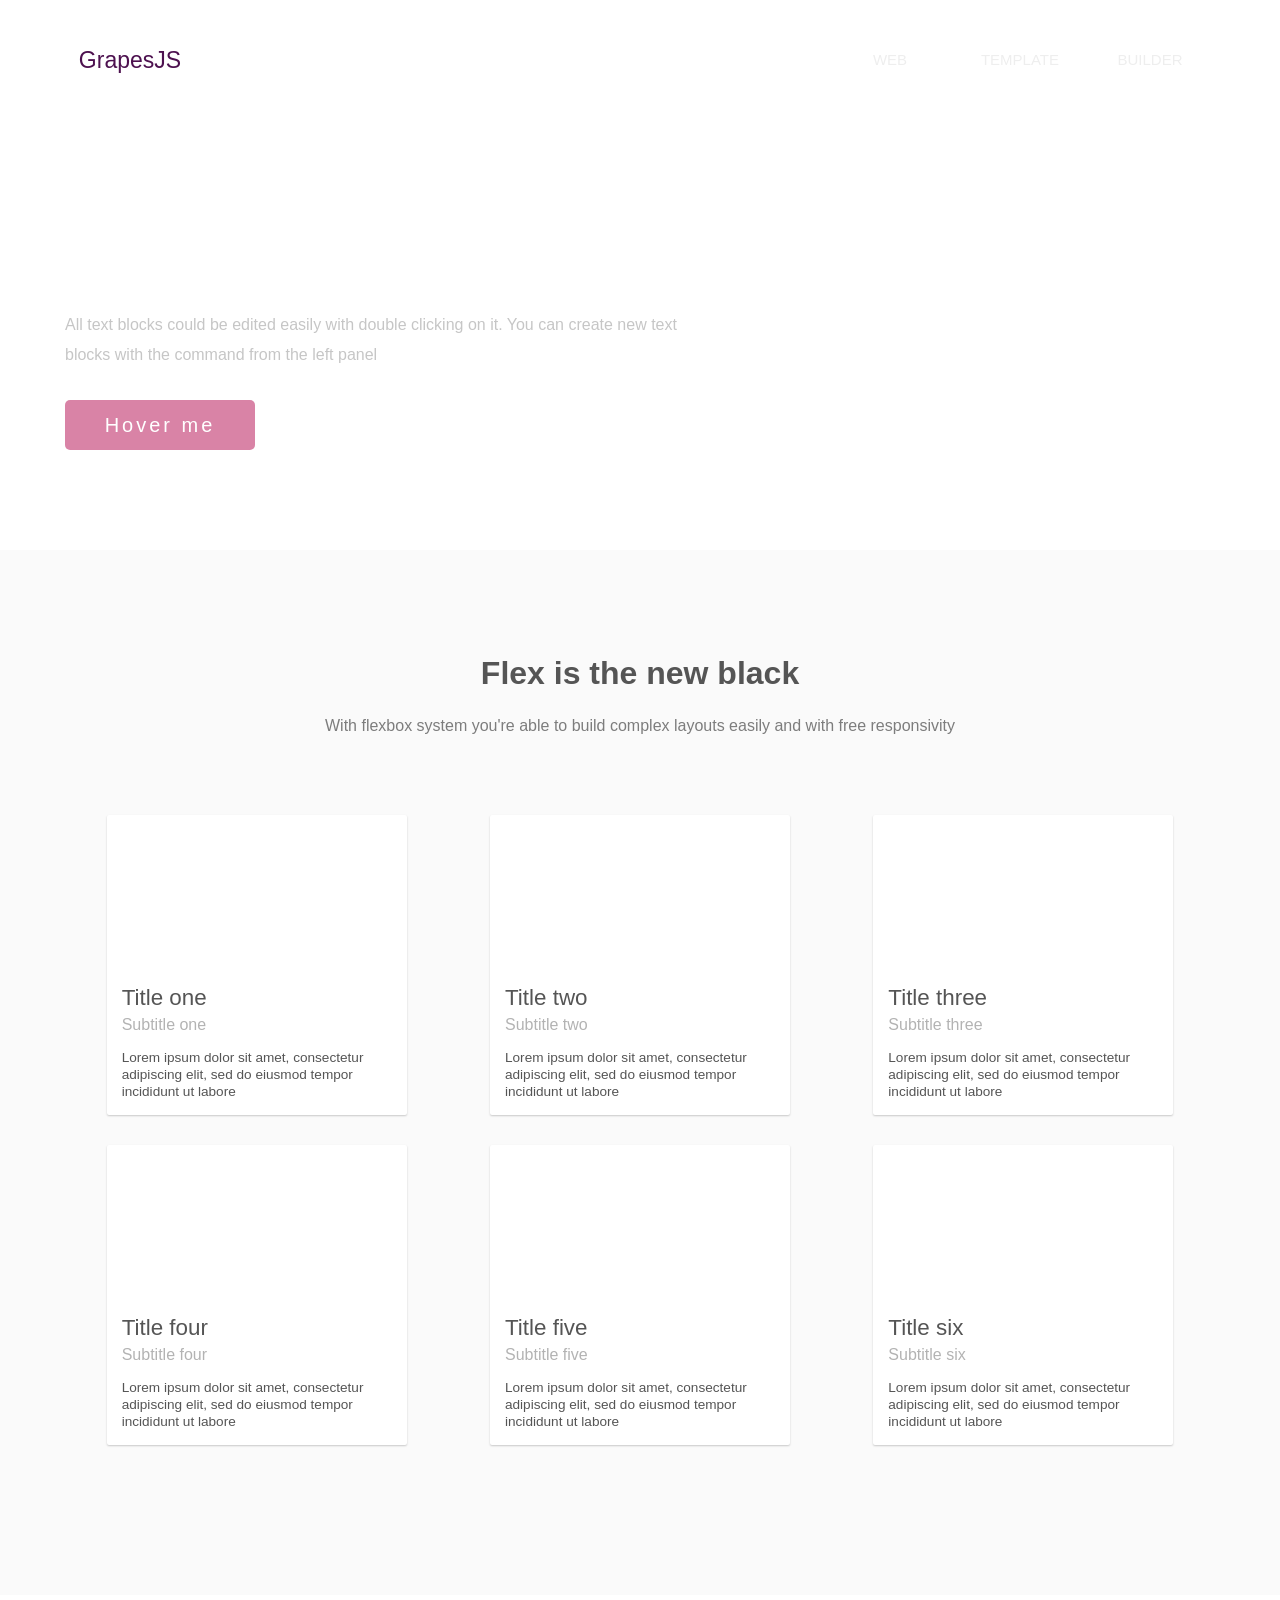
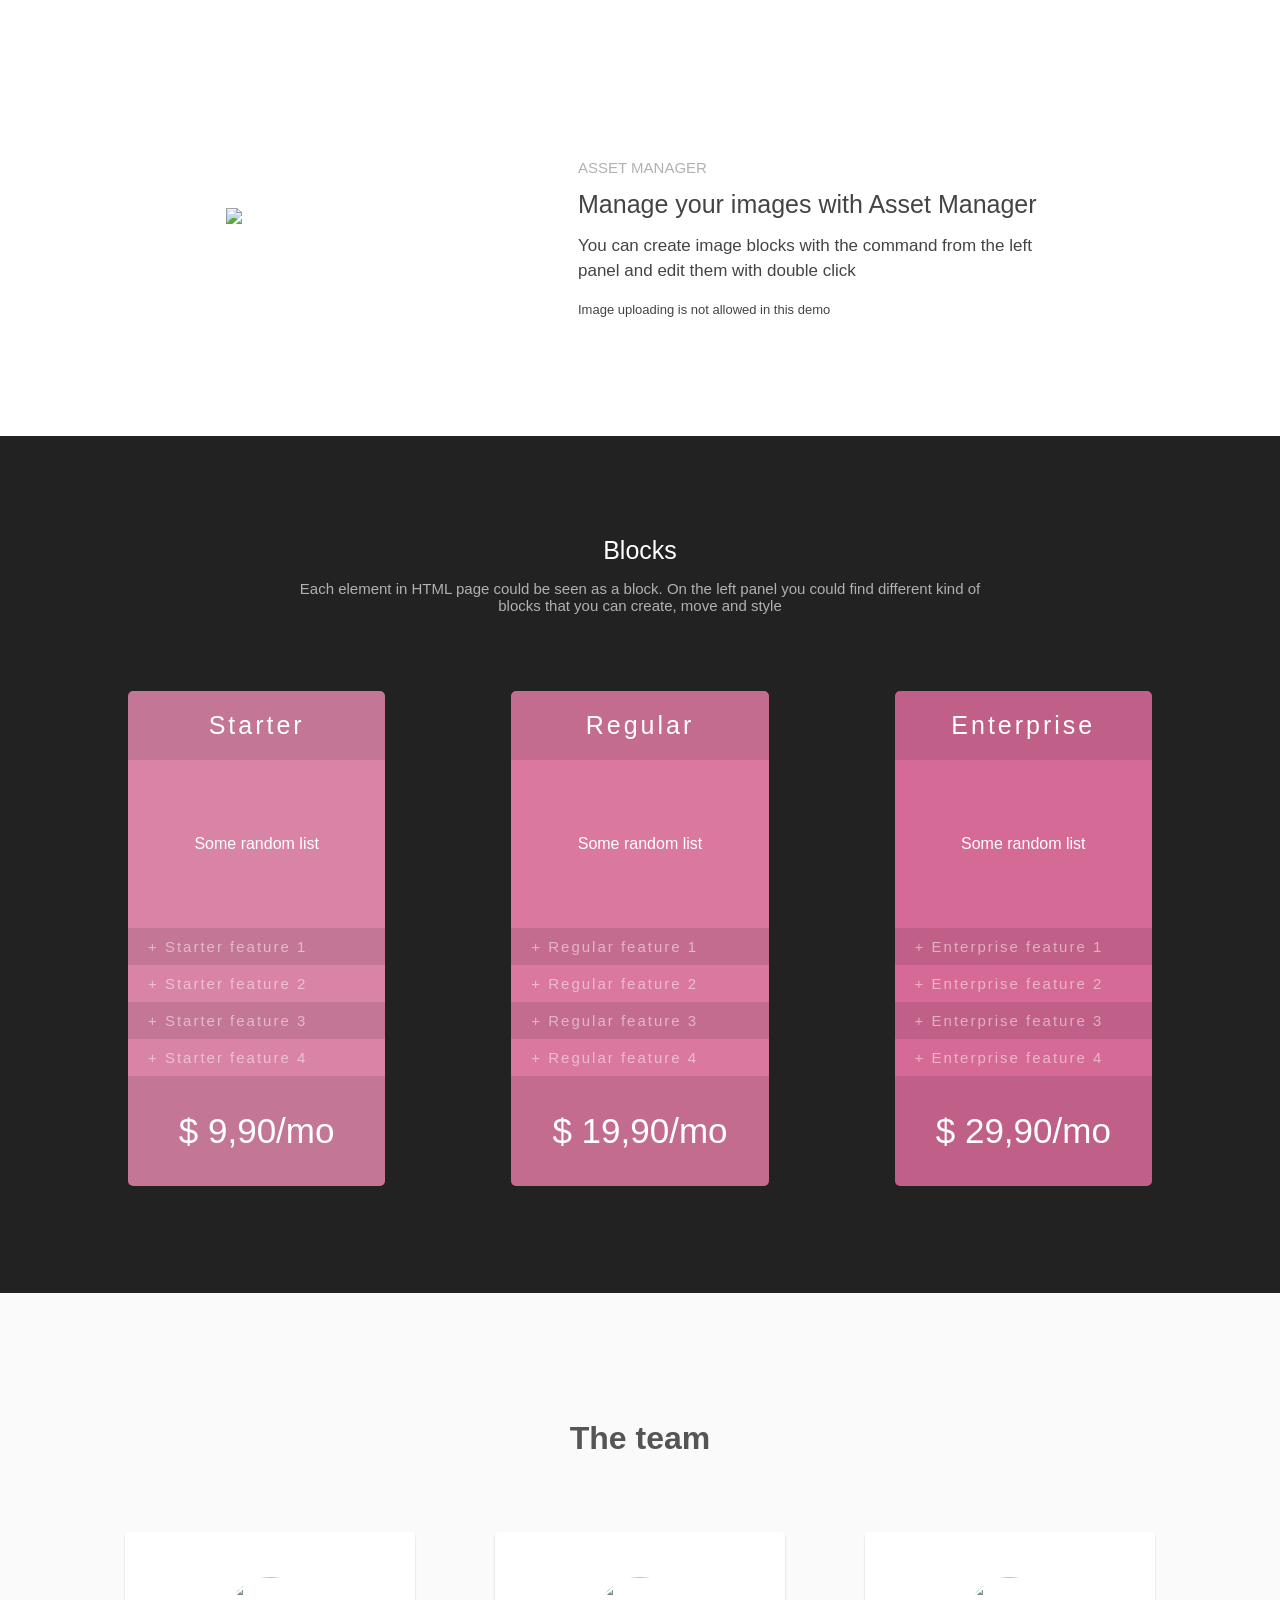
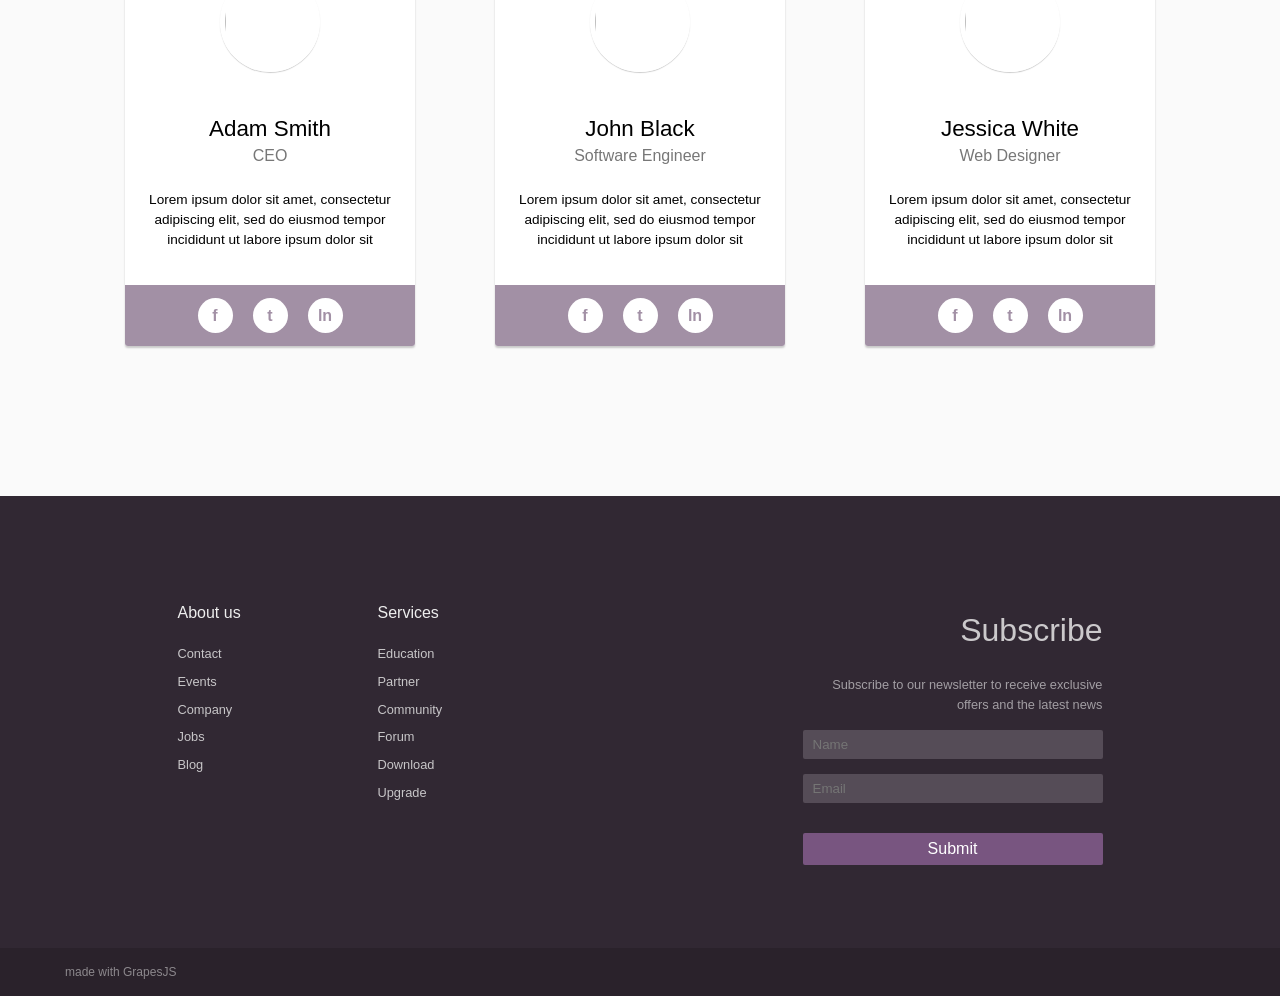
==== commit c8d14c15: "Testing grapejs" ====
--- a/index.html
+++ b/index.html
@@ -1,1259 +1,10 @@
 <!doctype html>
-<html
-  lang="en"
-  data-ws-project="806f040b-2c90-4dbd-b8e0-d5f58082c3aa"
-  data-ws-last-published="2026-03-26T11:29:41.969Z"
->
-  <head>
-    <link
-      rel="stylesheet"
-      type="text/css"
-      href="assets/static/app_generated_index-6937cd5a.Cp6FW1Kd.css"
-    />
-    <meta charset="UTF-8" />
-    <meta name="viewport" content="width=device-width,initial-scale=1" />
-    <link
-      rel="preload"
-      as="image"
-      imagesrcset="assets/jackson-schaal-MXOMvdH0E0A-unsplash_LJ3g1g03b8ed1gQbFj4vf.jpg 16w, assets/jackson-schaal-MXOMvdH0E0A-unsplash_LJ3g1g03b8ed1gQbFj4vf.jpg 32w, assets/jackson-schaal-MXOMvdH0E0A-unsplash_LJ3g1g03b8ed1gQbFj4vf.jpg 48w, assets/jackson-schaal-MXOMvdH0E0A-unsplash_LJ3g1g03b8ed1gQbFj4vf.jpg 64w, assets/jackson-schaal-MXOMvdH0E0A-unsplash_LJ3g1g03b8ed1gQbFj4vf.jpg 96w, assets/jackson-schaal-MXOMvdH0E0A-unsplash_LJ3g1g03b8ed1gQbFj4vf.jpg 128w, assets/jackson-schaal-MXOMvdH0E0A-unsplash_LJ3g1g03b8ed1gQbFj4vf.jpg 256w, assets/jackson-schaal-MXOMvdH0E0A-unsplash_LJ3g1g03b8ed1gQbFj4vf.jpg 384w, assets/jackson-schaal-MXOMvdH0E0A-unsplash_LJ3g1g03b8ed1gQbFj4vf.jpg 640w, assets/jackson-schaal-MXOMvdH0E0A-unsplash_LJ3g1g03b8ed1gQbFj4vf.jpg 750w, assets/jackson-schaal-MXOMvdH0E0A-unsplash_LJ3g1g03b8ed1gQbFj4vf.jpg 828w, assets/jackson-schaal-MXOMvdH0E0A-unsplash_LJ3g1g03b8ed1gQbFj4vf.jpg 1080w"
-      imagesizes="100vw"
-    />
-    <link
-      rel="preload"
-      as="image"
-      imagesrcset="assets/clickup_logo_1_N0xfWHz5Su17oejLYSjgH.svg 16w, assets/clickup_logo_1_N0xfWHz5Su17oejLYSjgH.svg 32w, assets/clickup_logo_1_N0xfWHz5Su17oejLYSjgH.svg 48w, assets/clickup_logo_1_N0xfWHz5Su17oejLYSjgH.svg 64w, assets/clickup_logo_1_N0xfWHz5Su17oejLYSjgH.svg 96w, assets/clickup_logo_1_N0xfWHz5Su17oejLYSjgH.svg 128w, assets/clickup_logo_1_N0xfWHz5Su17oejLYSjgH.svg 256w"
-      imagesizes="100vw"
-    />
-    <link
-      rel="preload"
-      as="image"
-      imagesrcset="assets/dropbox_blue_1_3KbvkJlT6gMLtNm2Pj9sh.svg 16w, assets/dropbox_blue_1_3KbvkJlT6gMLtNm2Pj9sh.svg 32w, assets/dropbox_blue_1_3KbvkJlT6gMLtNm2Pj9sh.svg 48w, assets/dropbox_blue_1_3KbvkJlT6gMLtNm2Pj9sh.svg 64w, assets/dropbox_blue_1_3KbvkJlT6gMLtNm2Pj9sh.svg 96w, assets/dropbox_blue_1_3KbvkJlT6gMLtNm2Pj9sh.svg 128w, assets/dropbox_blue_1_3KbvkJlT6gMLtNm2Pj9sh.svg 256w"
-      imagesizes="100vw"
-    />
-    <link
-      rel="preload"
-      as="image"
-      imagesrcset="assets/Group_(1)_3wsl5LDM-tBOSPQkbnCc3.svg 16w, assets/Group_(1)_3wsl5LDM-tBOSPQkbnCc3.svg 32w, assets/Group_(1)_3wsl5LDM-tBOSPQkbnCc3.svg 48w, assets/Group_(1)_3wsl5LDM-tBOSPQkbnCc3.svg 64w, assets/Group_(1)_3wsl5LDM-tBOSPQkbnCc3.svg 96w, assets/Group_(1)_3wsl5LDM-tBOSPQkbnCc3.svg 128w, assets/Group_(1)_3wsl5LDM-tBOSPQkbnCc3.svg 256w"
-      imagesizes="100vw"
-    />
-    <link
-      rel="preload"
-      as="image"
-      imagesrcset="assets/Elastic_logo_1_jIqqikC1QFcSQhPOD55I-.svg 16w, assets/Elastic_logo_1_jIqqikC1QFcSQhPOD55I-.svg 32w, assets/Elastic_logo_1_jIqqikC1QFcSQhPOD55I-.svg 48w, assets/Elastic_logo_1_jIqqikC1QFcSQhPOD55I-.svg 64w, assets/Elastic_logo_1_jIqqikC1QFcSQhPOD55I-.svg 96w, assets/Elastic_logo_1_jIqqikC1QFcSQhPOD55I-.svg 128w, assets/Elastic_logo_1_jIqqikC1QFcSQhPOD55I-.svg 256w"
-      imagesizes="100vw"
-    />
-    <link
-      rel="preload"
-      as="image"
-      imagesrcset="assets/Group_howpTHBKp5i1QxNPrrG_5.svg 16w, assets/Group_howpTHBKp5i1QxNPrrG_5.svg 32w, assets/Group_howpTHBKp5i1QxNPrrG_5.svg 48w, assets/Group_howpTHBKp5i1QxNPrrG_5.svg 64w, assets/Group_howpTHBKp5i1QxNPrrG_5.svg 96w, assets/Group_howpTHBKp5i1QxNPrrG_5.svg 128w"
-      imagesizes="100vw"
-    />
-    <link rel="icon" href="assets/logo_r1qaJQiri6sK3rPyq-Sar.svg" />
-    <meta property="og:url" content="https://url/" />
-    <meta property="og:title" content="Personal Portfolio Template" />
-    <meta property="og:type" content="website" />
-    <meta
-      name="description"
-      content="Portoflio of my work and customer stories."
-    />
-    <meta
-      property="og:description"
-      content="Portoflio of my work and customer stories."
-    />
-    <meta
-      property="og:image"
-      content="assets/personal-template-cover_h7h_s-a7B9ewj-pjH2g4Q.png"
-    />
-    <meta property="twitter:card" content="summary_large_image" />
-    <title>Personal Portfolio Template</title>
-  </head>
-  <body class="w-body w-body-1">
-    <div class="w-box">
-      <div style="display: contents">
-        <div style="display: contents">
-          <div class="w-html-embed">
-            <style>
-              * {
-                /* Remove preset margins on everything so they can be applied where we want. */
-                margin: 0;
-                /* Make links scroll to their sections smoothly. */
-                scroll-behavior: smooth;
-              }
-            </style>
-          </div>
-          <div class="w-box w-wrapper">
-            <nav class="w-box w-nav-desktop">
-              <div style="display: contents">
-                <div style="display: contents">
-                  <div class="w-box w-primary">
-                    <a href="/" class="w-link w-link-12">Home</a
-                    ><a href="/" class="w-link w-link-16">Home</a
-                    ><a href="/#projects" class="w-link w-link-13">About</a
-                    ><a href="/#contact" class="w-link w-link-14">Resume</a>
-                  </div>
-                  <div class="w-box w-socials">
-                    <a aria-label="LinkedIn" class="w-link w-social" href="#"
-                      ><div class="w-html-embed w-icon-10">
-                        <svg
-                          width="100%"
-                          height="100%"
-                          viewBox="0 0 18 17"
-                          fill="none"
-                          xmlns="http://www.w3.org/2000/svg"
-                        >
-                          <path
-                            d="M0 1.97499C0 1.40259 0.202708 0.930366 0.608108 0.558324C1.01351 0.186265 1.54055 0.000244141 2.18919 0.000244141C2.82626 0.000244141 3.34169 0.183397 3.73552 0.549738C4.14092 0.927515 4.34363 1.41976 4.34363 2.0265C4.34363 2.576 4.14672 3.0339 3.7529 3.40024C3.3475 3.77802 2.81467 3.9669 2.15444 3.9669H2.13707C1.49999 3.9669 0.984562 3.77802 0.590734 3.40024C0.196905 3.02246 0 2.54737 0 1.97499ZM0.225869 17.0002V5.52953H4.08301V17.0002H0.225869ZM6.22008 17.0002H10.0772V10.5952C10.0772 10.1945 10.1236 9.8854 10.2162 9.6679C10.3784 9.27867 10.6245 8.94954 10.9546 8.68053C11.2847 8.4115 11.6988 8.277 12.1969 8.277C13.4942 8.277 14.1429 9.1413 14.1429 10.8699V17.0002H18V10.4235C18 8.72918 17.5946 7.44417 16.7838 6.56842C15.973 5.69266 14.9016 5.25478 13.5695 5.25478C12.0753 5.25478 10.9112 5.89013 10.0772 7.16084V7.19518H10.0598L10.0772 7.16084V5.52953H6.22008C6.24324 5.89585 6.25483 7.0349 6.25483 8.94669C6.25483 10.8585 6.24324 13.543 6.22008 17.0002Z"
-                            fill="currentColor"
-                          ></path>
-                        </svg></div></a
-                    ><a aria-label="Behance" class="w-link w-social-1" href="#"
-                      ><div class="w-html-embed w-icon-11">
-                        <svg
-                          width="100%"
-                          height="100%"
-                          viewBox="0 0 31 20"
-                          fill="none"
-                          xmlns="http://www.w3.org/2000/svg"
-                        >
-                          <path
-                            d="M8.7045 0.424316C9.588 0.424316 10.383 0.500817 11.112 0.656817C11.8365 0.811317 12.4545 1.06632 12.9765 1.41882C13.491 1.77132 13.893 2.23932 14.1825 2.82732C14.463 3.40782 14.6025 4.13382 14.6025 4.99182C14.6025 5.92182 14.3925 6.69882 13.971 7.31832C13.5465 7.93932 12.921 8.44782 12.087 8.84082C13.2225 9.16932 14.064 9.74382 14.622 10.5598C15.183 11.3833 15.4575 12.3688 15.4575 13.5238C15.4575 14.4613 15.279 15.2668 14.9205 15.9433C14.575 16.6097 14.0738 17.183 13.4595 17.6143C12.8232 18.0574 12.1124 18.3826 11.361 18.5743C10.5732 18.7811 9.76197 18.885 8.9475 18.8833H0V0.424316H8.7045ZM8.178 7.88232C8.898 7.88232 9.495 7.71132 9.966 7.36482C10.434 7.02282 10.6605 6.45882 10.6605 5.68632C10.6605 5.25732 10.584 4.90332 10.434 4.62582C10.2879 4.35885 10.0716 4.13686 9.8085 3.98382C9.53315 3.82051 9.22925 3.71106 8.913 3.66132C8.56829 3.59703 8.21814 3.56638 7.8675 3.56982H4.065V7.88232H8.178ZM8.4045 15.7408C8.805 15.7408 9.186 15.7063 9.5445 15.6253C9.906 15.5473 10.227 15.4213 10.5 15.2338C10.773 15.0538 10.998 14.8093 11.16 14.4973C11.3235 14.1883 11.403 13.7848 11.403 13.3003C11.403 12.3493 11.1345 11.6728 10.6035 11.2633C10.071 10.8583 9.357 10.6573 8.4825 10.6573H4.065V15.7423H8.4045V15.7408ZM21.252 15.6793C21.8025 16.2163 22.596 16.4863 23.628 16.4863C24.3675 16.4863 25.0065 16.2988 25.545 15.9268C26.076 15.5533 26.4 15.1543 26.5245 14.7418H29.757C29.238 16.3498 28.4505 17.4988 27.3735 18.1903C26.31 18.8848 25.0155 19.2298 23.5035 19.2298C22.4505 19.2298 21.5025 19.0603 20.6535 18.7243C19.8386 18.407 19.1022 17.9167 18.495 17.2873C17.8978 16.6433 17.4362 15.8858 17.1375 15.0598C16.8092 14.1465 16.6466 13.1818 16.6575 12.2113C16.6575 11.2123 16.824 10.2778 17.151 9.41532C17.4614 8.58159 17.9381 7.81966 18.552 7.17582C19.1595 6.54582 19.8795 6.04932 20.718 5.68482C21.5997 5.31398 22.5485 5.12912 23.505 5.14182C24.636 5.14182 25.6245 5.36082 26.4735 5.80182C27.2968 6.22278 28.0107 6.82984 28.5585 7.57482C29.103 8.31432 29.4915 9.16182 29.733 10.1113C29.9745 11.0593 30.0585 12.0493 29.9895 13.0858H20.343C20.3445 14.1418 20.7 15.1423 21.252 15.6793ZM25.47 8.65782C25.0335 8.17482 24.2955 7.91382 23.3925 7.91382C22.806 7.91382 22.3215 8.01132 21.9315 8.21232C21.5749 8.39243 21.2585 8.64297 21.0015 8.94882C20.7758 9.22649 20.6084 9.5469 20.5095 9.89082C20.423 10.1776 20.3672 10.4727 20.343 10.7713H26.316C26.229 9.83532 25.908 9.14382 25.47 8.65782ZM19.593 1.66332H27.0765V3.48582H19.593V1.66332Z"
-                            fill="currentColor"
-                          ></path>
-                        </svg></div></a
-                    ><a
-                      aria-label="X/Twitter"
-                      class="w-link w-social-2"
-                      href="#"
-                      ><div class="w-html-embed w-icon-12">
-                        <svg
-                          width="100%"
-                          height="100%"
-                          viewBox="0 0 18 15"
-                          fill="none"
-                          xmlns="http://www.w3.org/2000/svg"
-                        >
-                          <path
-                            d="M17.5417 1.71084C16.8824 1.99685 16.1852 2.18592 15.4718 2.27217C16.2244 1.82251 16.7885 1.11511 17.0593 0.281193C16.352 0.702249 15.5777 0.998908 14.7701 1.15828C14.2303 0.572887 13.5114 0.18322 12.7263 0.05039C11.9412 -0.0824399 11.1342 0.0490805 10.4319 0.424324C9.72952 0.799568 9.17161 1.39731 8.8456 2.1238C8.5196 2.8503 8.44394 3.66445 8.63051 4.43857C7.20036 4.36623 5.80142 3.99385 4.52457 3.3456C3.24773 2.69736 2.12153 1.78775 1.21915 0.675881C0.90264 1.22859 0.736329 1.85453 0.73675 2.49144C0.735628 3.08293 0.880783 3.66552 1.15929 4.18734C1.4378 4.70916 1.84102 5.15402 2.33304 5.4823C1.76116 5.46674 1.2015 5.31329 0.701667 5.03499V5.07884C0.705953 5.90759 0.996362 6.70942 1.52377 7.34871C2.05118 7.98799 2.78321 8.42548 3.59604 8.58718C3.28315 8.6824 2.95829 8.73261 2.63125 8.73628C2.40487 8.73364 2.17905 8.71311 1.9559 8.67489C2.18737 9.38779 2.63531 10.0108 3.23738 10.4573C3.83946 10.9037 4.56573 11.1514 5.31513 11.1658C4.04967 12.1615 2.48731 12.705 0.877084 12.7095C0.583906 12.7104 0.29096 12.6929 0 12.6568C1.64403 13.7183 3.55992 14.2818 5.51686 14.2795C6.8673 14.2935 8.20699 14.0383 9.4577 13.5287C10.7084 13.0192 11.845 12.2656 12.8012 11.3118C13.7574 10.3581 14.514 9.22341 15.0267 7.97401C15.5394 6.72462 15.7981 5.38558 15.7875 4.03511C15.7875 3.88601 15.7875 3.72813 15.7875 3.57026C16.4758 3.057 17.0693 2.42779 17.5417 1.71084V1.71084Z"
-                            fill="currentColor"
-                          ></path>
-                        </svg></div
-                    ></a>
-                  </div>
-                </div>
-              </div>
-            </nav>
-            <div data-state="closed" class="w-collapsible w-nav-mobile">
-              <button
-                type="button"
-                aria-label="Open mobile menu"
-                class="w-button w-button-3"
-                aria-controls="radix-:Rkm:"
-                aria-expanded="false"
-                data-state="closed"
-              >
-                <div class="w-html-embed">
-                  <svg
-                    xmlns="http://www.w3.org/2000/svg"
-                    width="100%"
-                    height="100%"
-                    viewBox="0 0 24 24"
-                    fill="none"
-                    stroke="currentColor"
-                    stroke-width="2"
-                    stroke-linecap="round"
-                    stroke-linejoin="round"
-                    class="lucide lucide-menu"
-                  >
-                    <line x1="4" x2="20" y1="12" y2="12"></line>
-                    <line x1="4" x2="20" y1="6" y2="6"></line>
-                    <line x1="4" x2="20" y1="18" y2="18"></line>
-                  </svg>
-                </div>
-              </button>
-              <div
-                data-state="closed"
-                id="radix-:Rkm:"
-                hidden=""
-                data-ani="expand"
-                class="w-collapsible-content w-collapsible-content-1"
-              ></div>
-            </div>
-          </div>
-        </div>
-      </div>
-      <main class="w-box">
-        <section class="w-box w-section-hero">
-          <div class="w-box w-container-4">
-            <div class="w-box w-content-2">
-              <h1 class="w-heading w-heading-23">test</h1>
-              <div class="w-box w-image-mobile">
-                <div style="display: contents">
-                  <div style="display: contents">
-                    <img
-                      alt="Picture of me"
-                      width="500"
-                      height="500"
-                      src="assets/jackson-schaal-MXOMvdH0E0A-unsplash_LJ3g1g03b8ed1gQbFj4vf.jpg"
-                      class="w-image w-image-8"
-                      sizes="100vw"
-                      srcset="
-                        assets/jackson-schaal-MXOMvdH0E0A-unsplash_LJ3g1g03b8ed1gQbFj4vf.jpg   16w,
-                        assets/jackson-schaal-MXOMvdH0E0A-unsplash_LJ3g1g03b8ed1gQbFj4vf.jpg   32w,
-                        assets/jackson-schaal-MXOMvdH0E0A-unsplash_LJ3g1g03b8ed1gQbFj4vf.jpg   48w,
-                        assets/jackson-schaal-MXOMvdH0E0A-unsplash_LJ3g1g03b8ed1gQbFj4vf.jpg   64w,
-                        assets/jackson-schaal-MXOMvdH0E0A-unsplash_LJ3g1g03b8ed1gQbFj4vf.jpg   96w,
-                        assets/jackson-schaal-MXOMvdH0E0A-unsplash_LJ3g1g03b8ed1gQbFj4vf.jpg  128w,
-                        assets/jackson-schaal-MXOMvdH0E0A-unsplash_LJ3g1g03b8ed1gQbFj4vf.jpg  256w,
-                        assets/jackson-schaal-MXOMvdH0E0A-unsplash_LJ3g1g03b8ed1gQbFj4vf.jpg  384w,
-                        assets/jackson-schaal-MXOMvdH0E0A-unsplash_LJ3g1g03b8ed1gQbFj4vf.jpg  640w,
-                        assets/jackson-schaal-MXOMvdH0E0A-unsplash_LJ3g1g03b8ed1gQbFj4vf.jpg  750w,
-                        assets/jackson-schaal-MXOMvdH0E0A-unsplash_LJ3g1g03b8ed1gQbFj4vf.jpg  828w,
-                        assets/jackson-schaal-MXOMvdH0E0A-unsplash_LJ3g1g03b8ed1gQbFj4vf.jpg 1080w
-                      "
-                      decoding="async"
-                      loading="eager"
-                    />
-                  </div>
-                </div>
-              </div>
-              <p class="w-paragraph w-paragraph-4">Test</p>
-              <a class="w-link w-link-5" href="#"
-                ><span class="w-text">Let’s get started</span>
-                <div class="w-html-embed w-icon-2">
-                  <svg
-                    width="100%"
-                    height="100%"
-                    viewBox="0 0 6 11"
-                    fill="none"
-                    xmlns="http://www.w3.org/2000/svg"
-                  >
-                    <path
-                      d="M5.63335 4.87364L1.51379 0.759206C1.16776 0.413598 0.605566 0.413598 0.259528 0.759206C-0.0865095 1.10481 -0.0865095 1.66631 0.259528 2.01191L3.75196 5.5L0.259528 8.9881C-0.0865095 9.3337 -0.0865095 9.8952 0.259528 10.2408C0.432545 10.4136 0.65957 10.5 0.886652 10.5C1.11373 10.5 1.34078 10.4136 1.51378 10.2408L5.63333 6.12637C5.97937 5.78076 5.97937 5.21927 5.63333 4.87366L5.63335 4.87364Z"
-                      fill="currentColor"
-                    ></path>
-                  </svg></div
-              ></a>
-            </div>
-            <div class="w-box w-image-desktop">
-              <div style="display: contents">
-                <div style="display: contents">
-                  <img
-                    alt="Picture of me"
-                    width="500"
-                    height="500"
-                    src="assets/jackson-schaal-MXOMvdH0E0A-unsplash_LJ3g1g03b8ed1gQbFj4vf.jpg"
-                    class="w-image w-image-8"
-                    sizes="100vw"
-                    srcset="
-                      assets/jackson-schaal-MXOMvdH0E0A-unsplash_LJ3g1g03b8ed1gQbFj4vf.jpg   16w,
-                      assets/jackson-schaal-MXOMvdH0E0A-unsplash_LJ3g1g03b8ed1gQbFj4vf.jpg   32w,
-                      assets/jackson-schaal-MXOMvdH0E0A-unsplash_LJ3g1g03b8ed1gQbFj4vf.jpg   48w,
-                      assets/jackson-schaal-MXOMvdH0E0A-unsplash_LJ3g1g03b8ed1gQbFj4vf.jpg   64w,
-                      assets/jackson-schaal-MXOMvdH0E0A-unsplash_LJ3g1g03b8ed1gQbFj4vf.jpg   96w,
-                      assets/jackson-schaal-MXOMvdH0E0A-unsplash_LJ3g1g03b8ed1gQbFj4vf.jpg  128w,
-                      assets/jackson-schaal-MXOMvdH0E0A-unsplash_LJ3g1g03b8ed1gQbFj4vf.jpg  256w,
-                      assets/jackson-schaal-MXOMvdH0E0A-unsplash_LJ3g1g03b8ed1gQbFj4vf.jpg  384w,
-                      assets/jackson-schaal-MXOMvdH0E0A-unsplash_LJ3g1g03b8ed1gQbFj4vf.jpg  640w,
-                      assets/jackson-schaal-MXOMvdH0E0A-unsplash_LJ3g1g03b8ed1gQbFj4vf.jpg  750w,
-                      assets/jackson-schaal-MXOMvdH0E0A-unsplash_LJ3g1g03b8ed1gQbFj4vf.jpg  828w,
-                      assets/jackson-schaal-MXOMvdH0E0A-unsplash_LJ3g1g03b8ed1gQbFj4vf.jpg 1080w
-                    "
-                    decoding="async"
-                    loading="eager"
-                  />
-                </div>
-              </div>
-            </div>
-          </div>
-        </section>
-        <section id="casestudies" class="w-box w-section-logos">
-          <div class="w-box w-container-5">
-            <h2 class="w-heading w-heading-24">Worked with</h2>
-            <div class="w-box w-logos">
-              <img
-                alt="Clickup Logo"
-                width="83"
-                height="20"
-                src="assets/clickup_logo_1_N0xfWHz5Su17oejLYSjgH.svg"
-                class="w-image w-logo"
-                sizes="100vw"
-                srcset="
-                  assets/clickup_logo_1_N0xfWHz5Su17oejLYSjgH.svg  16w,
-                  assets/clickup_logo_1_N0xfWHz5Su17oejLYSjgH.svg  32w,
-                  assets/clickup_logo_1_N0xfWHz5Su17oejLYSjgH.svg  48w,
-                  assets/clickup_logo_1_N0xfWHz5Su17oejLYSjgH.svg  64w,
-                  assets/clickup_logo_1_N0xfWHz5Su17oejLYSjgH.svg  96w,
-                  assets/clickup_logo_1_N0xfWHz5Su17oejLYSjgH.svg 128w,
-                  assets/clickup_logo_1_N0xfWHz5Su17oejLYSjgH.svg 256w
-                "
-                decoding="async"
-                loading="eager"
-              /><img
-                alt="Dropbox Logo"
-                width="95"
-                height="22"
-                src="assets/dropbox_blue_1_3KbvkJlT6gMLtNm2Pj9sh.svg"
-                class="w-image w-logo-1"
-                sizes="100vw"
-                srcset="
-                  assets/dropbox_blue_1_3KbvkJlT6gMLtNm2Pj9sh.svg  16w,
-                  assets/dropbox_blue_1_3KbvkJlT6gMLtNm2Pj9sh.svg  32w,
-                  assets/dropbox_blue_1_3KbvkJlT6gMLtNm2Pj9sh.svg  48w,
-                  assets/dropbox_blue_1_3KbvkJlT6gMLtNm2Pj9sh.svg  64w,
-                  assets/dropbox_blue_1_3KbvkJlT6gMLtNm2Pj9sh.svg  96w,
-                  assets/dropbox_blue_1_3KbvkJlT6gMLtNm2Pj9sh.svg 128w,
-                  assets/dropbox_blue_1_3KbvkJlT6gMLtNm2Pj9sh.svg 256w
-                "
-                decoding="async"
-                loading="eager"
-              /><img
-                alt="Paychex Logo"
-                width="88"
-                height="14"
-                src="assets/Group_(1)_3wsl5LDM-tBOSPQkbnCc3.svg"
-                class="w-image w-logo-2"
-                sizes="100vw"
-                srcset="
-                  assets/Group_(1)_3wsl5LDM-tBOSPQkbnCc3.svg  16w,
-                  assets/Group_(1)_3wsl5LDM-tBOSPQkbnCc3.svg  32w,
-                  assets/Group_(1)_3wsl5LDM-tBOSPQkbnCc3.svg  48w,
-                  assets/Group_(1)_3wsl5LDM-tBOSPQkbnCc3.svg  64w,
-                  assets/Group_(1)_3wsl5LDM-tBOSPQkbnCc3.svg  96w,
-                  assets/Group_(1)_3wsl5LDM-tBOSPQkbnCc3.svg 128w,
-                  assets/Group_(1)_3wsl5LDM-tBOSPQkbnCc3.svg 256w
-                "
-                decoding="async"
-                loading="eager"
-              /><img
-                alt="Elastic Logo"
-                width="82"
-                height="28"
-                src="assets/Elastic_logo_1_jIqqikC1QFcSQhPOD55I-.svg"
-                class="w-image w-logo-3"
-                sizes="100vw"
-                srcset="
-                  assets/Elastic_logo_1_jIqqikC1QFcSQhPOD55I-.svg  16w,
-                  assets/Elastic_logo_1_jIqqikC1QFcSQhPOD55I-.svg  32w,
-                  assets/Elastic_logo_1_jIqqikC1QFcSQhPOD55I-.svg  48w,
-                  assets/Elastic_logo_1_jIqqikC1QFcSQhPOD55I-.svg  64w,
-                  assets/Elastic_logo_1_jIqqikC1QFcSQhPOD55I-.svg  96w,
-                  assets/Elastic_logo_1_jIqqikC1QFcSQhPOD55I-.svg 128w,
-                  assets/Elastic_logo_1_jIqqikC1QFcSQhPOD55I-.svg 256w
-                "
-                decoding="async"
-                loading="eager"
-              /><img
-                alt="Stripe Logo"
-                width="61"
-                height="25"
-                src="assets/Group_howpTHBKp5i1QxNPrrG_5.svg"
-                class="w-image w-logo-4"
-                sizes="100vw"
-                srcset="
-                  assets/Group_howpTHBKp5i1QxNPrrG_5.svg  16w,
-                  assets/Group_howpTHBKp5i1QxNPrrG_5.svg  32w,
-                  assets/Group_howpTHBKp5i1QxNPrrG_5.svg  48w,
-                  assets/Group_howpTHBKp5i1QxNPrrG_5.svg  64w,
-                  assets/Group_howpTHBKp5i1QxNPrrG_5.svg  96w,
-                  assets/Group_howpTHBKp5i1QxNPrrG_5.svg 128w
-                "
-                decoding="async"
-                loading="eager"
-              />
-            </div>
-          </div>
-        </section>
-        <section id="casestudies" class="w-box w-section-case-studies">
-          <div class="w-box w-container-6">
-            <div class="w-box w-header-11">
-              <h2 class="w-heading w-heading-25">Case Studies</h2>
-              <p class="w-paragraph w-paragraph-5">
-                Solving user &amp; business problems since last 15+ years. -Lorem
-                ipsum dolor sit amet, consectetur adipiscing elit, sed do
-                eiusmod tempor incididunt ut labore et dolore magna aliqua.
-              </p>
-            </div>
-            <div class="w-box w-case-studies">
-              <div class="w-box w-case-study">
-                <div data-ani="slide-right" class="w-box w-content-3">
-                  <div class="w-box w-top-2">
-                    <div class="w-text w-text-9">Fintech</div>
-                    <h3 class="w-heading w-heading-26">Work name here</h3>
-                    <p class="w-paragraph">
-                      Lorem ipsum dolor sit amet, consectetur adipiscing elit,
-                      sed do eiusmod tempor incididunt ut labore et dolore magna
-                      aliqua. sed do eiusmod tempor incididunt ut labore et
-                      dolore magna.
-                    </p>
-                  </div>
-                  <div class="w-box">
-                    <a class="w-link w-link-6" href="#"
-                      ><span class="w-text">View case study</span>
-                      <div class="w-html-embed w-icon-4">
-                        <svg
-                          width="100%"
-                          height="100%"
-                          viewBox="0 0 6 11"
-                          fill="none"
-                          xmlns="http://www.w3.org/2000/svg"
-                        >
-                          <path
-                            d="M5.63335 4.87364L1.51379 0.759206C1.16776 0.413598 0.605566 0.413598 0.259528 0.759206C-0.0865095 1.10481 -0.0865095 1.66631 0.259528 2.01191L3.75196 5.5L0.259528 8.9881C-0.0865095 9.3337 -0.0865095 9.8952 0.259528 10.2408C0.432545 10.4136 0.65957 10.5 0.886652 10.5C1.11373 10.5 1.34078 10.4136 1.51378 10.2408L5.63333 6.12637C5.97937 5.78076 5.97937 5.21927 5.63333 4.87366L5.63335 4.87364Z"
-                            fill="currentColor"
-                          ></path>
-                        </svg></div
-                    ></a>
-                  </div>
-                </div>
-                <div data-ani="slide-left" class="w-box w-secondary-2">
-                  <img
-                    alt="Laptop on desk"
-                    width="800"
-                    height="800"
-                    src="assets/ux-store-ukeUH3KbMWU-unsplash_(1)_O4QinEBfJM4QtbZqgomLl.jpg"
-                    class="w-image w-image-3"
-                    sizes="100vw"
-                    srcset="
-                      assets/ux-store-ukeUH3KbMWU-unsplash_(1)_O4QinEBfJM4QtbZqgomLl.jpg   16w,
-                      assets/ux-store-ukeUH3KbMWU-unsplash_(1)_O4QinEBfJM4QtbZqgomLl.jpg   32w,
-                      assets/ux-store-ukeUH3KbMWU-unsplash_(1)_O4QinEBfJM4QtbZqgomLl.jpg   48w,
-                      assets/ux-store-ukeUH3KbMWU-unsplash_(1)_O4QinEBfJM4QtbZqgomLl.jpg   64w,
-                      assets/ux-store-ukeUH3KbMWU-unsplash_(1)_O4QinEBfJM4QtbZqgomLl.jpg   96w,
-                      assets/ux-store-ukeUH3KbMWU-unsplash_(1)_O4QinEBfJM4QtbZqgomLl.jpg  128w,
-                      assets/ux-store-ukeUH3KbMWU-unsplash_(1)_O4QinEBfJM4QtbZqgomLl.jpg  256w,
-                      assets/ux-store-ukeUH3KbMWU-unsplash_(1)_O4QinEBfJM4QtbZqgomLl.jpg  384w,
-                      assets/ux-store-ukeUH3KbMWU-unsplash_(1)_O4QinEBfJM4QtbZqgomLl.jpg  640w,
-                      assets/ux-store-ukeUH3KbMWU-unsplash_(1)_O4QinEBfJM4QtbZqgomLl.jpg  750w,
-                      assets/ux-store-ukeUH3KbMWU-unsplash_(1)_O4QinEBfJM4QtbZqgomLl.jpg  828w,
-                      assets/ux-store-ukeUH3KbMWU-unsplash_(1)_O4QinEBfJM4QtbZqgomLl.jpg 1080w,
-                      assets/ux-store-ukeUH3KbMWU-unsplash_(1)_O4QinEBfJM4QtbZqgomLl.jpg 1200w,
-                      assets/ux-store-ukeUH3KbMWU-unsplash_(1)_O4QinEBfJM4QtbZqgomLl.jpg 1920w
-                    "
-                    decoding="async"
-                    loading="lazy"
-                  />
-                </div>
-              </div>
-              <div class="w-box w-case-study-1">
-                <div data-ani="slide-right" class="w-box w-secondary-4">
-                  <img
-                    alt="creator studio"
-                    width="800"
-                    height="1422"
-                    src="assets/alan-quirvan-igcMIwAVAS4-unsplash_QIfP13CRbB2FEB6kth6cK.jpg"
-                    class="w-image w-image-5"
-                    sizes="100vw"
-                    srcset="
-                      assets/alan-quirvan-igcMIwAVAS4-unsplash_QIfP13CRbB2FEB6kth6cK.jpg   16w,
-                      assets/alan-quirvan-igcMIwAVAS4-unsplash_QIfP13CRbB2FEB6kth6cK.jpg   32w,
-                      assets/alan-quirvan-igcMIwAVAS4-unsplash_QIfP13CRbB2FEB6kth6cK.jpg   48w,
-                      assets/alan-quirvan-igcMIwAVAS4-unsplash_QIfP13CRbB2FEB6kth6cK.jpg   64w,
-                      assets/alan-quirvan-igcMIwAVAS4-unsplash_QIfP13CRbB2FEB6kth6cK.jpg   96w,
-                      assets/alan-quirvan-igcMIwAVAS4-unsplash_QIfP13CRbB2FEB6kth6cK.jpg  128w,
-                      assets/alan-quirvan-igcMIwAVAS4-unsplash_QIfP13CRbB2FEB6kth6cK.jpg  256w,
-                      assets/alan-quirvan-igcMIwAVAS4-unsplash_QIfP13CRbB2FEB6kth6cK.jpg  384w,
-                      assets/alan-quirvan-igcMIwAVAS4-unsplash_QIfP13CRbB2FEB6kth6cK.jpg  640w,
-                      assets/alan-quirvan-igcMIwAVAS4-unsplash_QIfP13CRbB2FEB6kth6cK.jpg  750w,
-                      assets/alan-quirvan-igcMIwAVAS4-unsplash_QIfP13CRbB2FEB6kth6cK.jpg  828w,
-                      assets/alan-quirvan-igcMIwAVAS4-unsplash_QIfP13CRbB2FEB6kth6cK.jpg 1080w,
-                      assets/alan-quirvan-igcMIwAVAS4-unsplash_QIfP13CRbB2FEB6kth6cK.jpg 1200w,
-                      assets/alan-quirvan-igcMIwAVAS4-unsplash_QIfP13CRbB2FEB6kth6cK.jpg 1920w
-                    "
-                    decoding="async"
-                    loading="lazy"
-                  />
-                </div>
-                <div data-ani="slide-left" class="w-box w-content-4">
-                  <div class="w-box w-top-3">
-                    <div class="w-text w-text-10">EdTech</div>
-                    <h3 class="w-heading w-heading-27">Work name here</h3>
-                    <p class="w-paragraph">
-                      Lorem ipsum dolor sit amet, consectetur adipiscing elit,
-                      sed do eiusmod tempor incididunt ut labore et dolore magna
-                      aliqua. sed do eiusmod tempor incididunt ut labore et
-                      dolore magna.
-                    </p>
-                  </div>
-                  <div class="w-box">
-                    <a class="w-link w-link-8" href="#"
-                      ><span class="w-text">View case study</span>
-                      <div class="w-html-embed w-icon-6">
-                        <svg
-                          width="100%"
-                          height="100%"
-                          viewBox="0 0 6 11"
-                          fill="none"
-                          xmlns="http://www.w3.org/2000/svg"
-                        >
-                          <path
-                            d="M5.63335 4.87364L1.51379 0.759206C1.16776 0.413598 0.605566 0.413598 0.259528 0.759206C-0.0865095 1.10481 -0.0865095 1.66631 0.259528 2.01191L3.75196 5.5L0.259528 8.9881C-0.0865095 9.3337 -0.0865095 9.8952 0.259528 10.2408C0.432545 10.4136 0.65957 10.5 0.886652 10.5C1.11373 10.5 1.34078 10.4136 1.51378 10.2408L5.63333 6.12637C5.97937 5.78076 5.97937 5.21927 5.63333 4.87366L5.63335 4.87364Z"
-                            fill="currentColor"
-                          ></path>
-                        </svg></div
-                    ></a>
-                  </div>
-                </div>
-              </div>
-              <div class="w-box w-case-study-2">
-                <div data-ani="slide-right" class="w-box w-content-5">
-                  <div class="w-box w-top-4">
-                    <div class="w-text w-text-11">Pharma</div>
-                    <h3 class="w-heading w-heading-28">Work name here</h3>
-                    <p class="w-paragraph">
-                      Lorem ipsum dolor sit amet, consectetur adipiscing elit,
-                      sed do eiusmod tempor incididunt ut labore et dolore magna
-                      aliqua. sed do eiusmod tempor incididunt ut labore et
-                      dolore magna.
-                    </p>
-                  </div>
-                  <div class="w-box">
-                    <a class="w-link w-link-9" href="#"
-                      ><span class="w-text">View case study</span>
-                      <div class="w-html-embed w-icon-7">
-                        <svg
-                          width="100%"
-                          height="100%"
-                          viewBox="0 0 6 11"
-                          fill="none"
-                          xmlns="http://www.w3.org/2000/svg"
-                        >
-                          <path
-                            d="M5.63335 4.87364L1.51379 0.759206C1.16776 0.413598 0.605566 0.413598 0.259528 0.759206C-0.0865095 1.10481 -0.0865095 1.66631 0.259528 2.01191L3.75196 5.5L0.259528 8.9881C-0.0865095 9.3337 -0.0865095 9.8952 0.259528 10.2408C0.432545 10.4136 0.65957 10.5 0.886652 10.5C1.11373 10.5 1.34078 10.4136 1.51378 10.2408L5.63333 6.12637C5.97937 5.78076 5.97937 5.21927 5.63333 4.87366L5.63335 4.87364Z"
-                            fill="currentColor"
-                          ></path>
-                        </svg></div
-                    ></a>
-                  </div>
-                </div>
-                <div data-ani="slide-left" class="w-box w-secondary-3">
-                  <img
-                    alt="Screen behind plant"
-                    width="800"
-                    height="534"
-                    src="assets/manny-pantoja-jaHvDkELPKU-unsplash_Bib_KYEDhRN_mwfhkyWPv.jpg"
-                    class="w-image w-image-4"
-                    sizes="100vw"
-                    srcset="
-                      assets/manny-pantoja-jaHvDkELPKU-unsplash_Bib_KYEDhRN_mwfhkyWPv.jpg   16w,
-                      assets/manny-pantoja-jaHvDkELPKU-unsplash_Bib_KYEDhRN_mwfhkyWPv.jpg   32w,
-                      assets/manny-pantoja-jaHvDkELPKU-unsplash_Bib_KYEDhRN_mwfhkyWPv.jpg   48w,
-                      assets/manny-pantoja-jaHvDkELPKU-unsplash_Bib_KYEDhRN_mwfhkyWPv.jpg   64w,
-                      assets/manny-pantoja-jaHvDkELPKU-unsplash_Bib_KYEDhRN_mwfhkyWPv.jpg   96w,
-                      assets/manny-pantoja-jaHvDkELPKU-unsplash_Bib_KYEDhRN_mwfhkyWPv.jpg  128w,
-                      assets/manny-pantoja-jaHvDkELPKU-unsplash_Bib_KYEDhRN_mwfhkyWPv.jpg  256w,
-                      assets/manny-pantoja-jaHvDkELPKU-unsplash_Bib_KYEDhRN_mwfhkyWPv.jpg  384w,
-                      assets/manny-pantoja-jaHvDkELPKU-unsplash_Bib_KYEDhRN_mwfhkyWPv.jpg  640w,
-                      assets/manny-pantoja-jaHvDkELPKU-unsplash_Bib_KYEDhRN_mwfhkyWPv.jpg  750w,
-                      assets/manny-pantoja-jaHvDkELPKU-unsplash_Bib_KYEDhRN_mwfhkyWPv.jpg  828w,
-                      assets/manny-pantoja-jaHvDkELPKU-unsplash_Bib_KYEDhRN_mwfhkyWPv.jpg 1080w,
-                      assets/manny-pantoja-jaHvDkELPKU-unsplash_Bib_KYEDhRN_mwfhkyWPv.jpg 1200w,
-                      assets/manny-pantoja-jaHvDkELPKU-unsplash_Bib_KYEDhRN_mwfhkyWPv.jpg 1920w
-                    "
-                    decoding="async"
-                    loading="lazy"
-                  />
-                </div>
-              </div>
-            </div>
-          </div>
-        </section>
-        <section id="testimonials" class="w-box w-section-testimonials">
-          <div class="w-box w-container-7">
-            <div class="w-box w-header-12">
-              <h2 class="w-heading w-heading-29">Testimonials</h2>
-              <p class="w-paragraph w-paragraph-6">
-                Lorem ipsum dolor sit amet, consectetur adipiscing elit, sed do
-                eiusmod tempor incididunt ut labore et dolore magna aliqua.
-              </p>
-            </div>
-            <div
-              data-ani-children="true"
-              data-ani-progress="slide-up"
-              class="w-box w-testimonials"
-            >
-              <div class="w-box w-testimonial-1">
-                <p class="w-paragraph w-quote-1">
-                  Lorem ipsum dolor sit amet, consectetur adipiscing elit, sed
-                  do eiusmod tempor incididunt ut labore et dolore magna aliqua.
-                </p>
-                <div class="w-box w-person-1">
-                  <img
-                    alt="Picture of client"
-                    width="800"
-                    height="800"
-                    src="assets/medelwaid-QXfwxeZLVwI-unsplash_(1)_kkcyAOf--iKMh7FcB6pbB.jpg"
-                    class="w-image w-picture-1"
-                    sizes="100vw"
-                    srcset="
-                      assets/medelwaid-QXfwxeZLVwI-unsplash_(1)_kkcyAOf--iKMh7FcB6pbB.jpg   16w,
-                      assets/medelwaid-QXfwxeZLVwI-unsplash_(1)_kkcyAOf--iKMh7FcB6pbB.jpg   32w,
-                      assets/medelwaid-QXfwxeZLVwI-unsplash_(1)_kkcyAOf--iKMh7FcB6pbB.jpg   48w,
-                      assets/medelwaid-QXfwxeZLVwI-unsplash_(1)_kkcyAOf--iKMh7FcB6pbB.jpg   64w,
-                      assets/medelwaid-QXfwxeZLVwI-unsplash_(1)_kkcyAOf--iKMh7FcB6pbB.jpg   96w,
-                      assets/medelwaid-QXfwxeZLVwI-unsplash_(1)_kkcyAOf--iKMh7FcB6pbB.jpg  128w,
-                      assets/medelwaid-QXfwxeZLVwI-unsplash_(1)_kkcyAOf--iKMh7FcB6pbB.jpg  256w,
-                      assets/medelwaid-QXfwxeZLVwI-unsplash_(1)_kkcyAOf--iKMh7FcB6pbB.jpg  384w,
-                      assets/medelwaid-QXfwxeZLVwI-unsplash_(1)_kkcyAOf--iKMh7FcB6pbB.jpg  640w,
-                      assets/medelwaid-QXfwxeZLVwI-unsplash_(1)_kkcyAOf--iKMh7FcB6pbB.jpg  750w,
-                      assets/medelwaid-QXfwxeZLVwI-unsplash_(1)_kkcyAOf--iKMh7FcB6pbB.jpg  828w,
-                      assets/medelwaid-QXfwxeZLVwI-unsplash_(1)_kkcyAOf--iKMh7FcB6pbB.jpg 1080w,
-                      assets/medelwaid-QXfwxeZLVwI-unsplash_(1)_kkcyAOf--iKMh7FcB6pbB.jpg 1200w,
-                      assets/medelwaid-QXfwxeZLVwI-unsplash_(1)_kkcyAOf--iKMh7FcB6pbB.jpg 1920w
-                    "
-                    decoding="async"
-                    loading="lazy"
-                  />
-                  <div class="w-text w-name-1">Client Name</div>
-                </div>
-                <div class="w-text w-mark-1">“</div>
-              </div>
-              <div class="w-box w-testimonial-2">
-                <p class="w-paragraph w-quote-2">
-                  Lorem ipsum dolor sit amet, consectetur adipiscing elit, sed
-                  do eiusmod tempor incididunt ut labore et dolore magna aliqua.
-                </p>
-                <div class="w-box w-person-2">
-                  <img
-                    alt="Picture of client"
-                    width="800"
-                    height="800"
-                    src="assets/ansspvt-titan-pvdVaXdoCXU-unsplash_(1)_PQNwbneSvcPuJLnJQv7QP.jpg"
-                    class="w-image w-picture-2"
-                    sizes="100vw"
-                    srcset="
-                      assets/ansspvt-titan-pvdVaXdoCXU-unsplash_(1)_PQNwbneSvcPuJLnJQv7QP.jpg   16w,
-                      assets/ansspvt-titan-pvdVaXdoCXU-unsplash_(1)_PQNwbneSvcPuJLnJQv7QP.jpg   32w,
-                      assets/ansspvt-titan-pvdVaXdoCXU-unsplash_(1)_PQNwbneSvcPuJLnJQv7QP.jpg   48w,
-                      assets/ansspvt-titan-pvdVaXdoCXU-unsplash_(1)_PQNwbneSvcPuJLnJQv7QP.jpg   64w,
-                      assets/ansspvt-titan-pvdVaXdoCXU-unsplash_(1)_PQNwbneSvcPuJLnJQv7QP.jpg   96w,
-                      assets/ansspvt-titan-pvdVaXdoCXU-unsplash_(1)_PQNwbneSvcPuJLnJQv7QP.jpg  128w,
-                      assets/ansspvt-titan-pvdVaXdoCXU-unsplash_(1)_PQNwbneSvcPuJLnJQv7QP.jpg  256w,
-                      assets/ansspvt-titan-pvdVaXdoCXU-unsplash_(1)_PQNwbneSvcPuJLnJQv7QP.jpg  384w,
-                      assets/ansspvt-titan-pvdVaXdoCXU-unsplash_(1)_PQNwbneSvcPuJLnJQv7QP.jpg  640w,
-                      assets/ansspvt-titan-pvdVaXdoCXU-unsplash_(1)_PQNwbneSvcPuJLnJQv7QP.jpg  750w,
-                      assets/ansspvt-titan-pvdVaXdoCXU-unsplash_(1)_PQNwbneSvcPuJLnJQv7QP.jpg  828w,
-                      assets/ansspvt-titan-pvdVaXdoCXU-unsplash_(1)_PQNwbneSvcPuJLnJQv7QP.jpg 1080w,
-                      assets/ansspvt-titan-pvdVaXdoCXU-unsplash_(1)_PQNwbneSvcPuJLnJQv7QP.jpg 1200w,
-                      assets/ansspvt-titan-pvdVaXdoCXU-unsplash_(1)_PQNwbneSvcPuJLnJQv7QP.jpg 1920w
-                    "
-                    decoding="async"
-                    loading="lazy"
-                  />
-                  <div class="w-text w-name-2">Client Name</div>
-                </div>
-                <div class="w-text w-mark-2">“</div>
-              </div>
-              <div class="w-box w-testimonial-3">
-                <p class="w-paragraph w-quote-3">
-                  Lorem ipsum dolor sit amet, consectetur adipiscing elit, sed
-                  do eiusmod tempor incididunt ut labore et dolore magna aliqua.
-                </p>
-                <div class="w-box w-person-3">
-                  <img
-                    alt="Picture of client"
-                    width="800"
-                    height="800"
-                    src="assets/kazi-mizan-WocOfFRUTSM-unsplash_(1)_eN96pfgtszqE5dIeY7ltC.jpg"
-                    class="w-image w-picture-3"
-                    sizes="100vw"
-                    srcset="
-                      assets/kazi-mizan-WocOfFRUTSM-unsplash_(1)_eN96pfgtszqE5dIeY7ltC.jpg   16w,
-                      assets/kazi-mizan-WocOfFRUTSM-unsplash_(1)_eN96pfgtszqE5dIeY7ltC.jpg   32w,
-                      assets/kazi-mizan-WocOfFRUTSM-unsplash_(1)_eN96pfgtszqE5dIeY7ltC.jpg   48w,
-                      assets/kazi-mizan-WocOfFRUTSM-unsplash_(1)_eN96pfgtszqE5dIeY7ltC.jpg   64w,
-                      assets/kazi-mizan-WocOfFRUTSM-unsplash_(1)_eN96pfgtszqE5dIeY7ltC.jpg   96w,
-                      assets/kazi-mizan-WocOfFRUTSM-unsplash_(1)_eN96pfgtszqE5dIeY7ltC.jpg  128w,
-                      assets/kazi-mizan-WocOfFRUTSM-unsplash_(1)_eN96pfgtszqE5dIeY7ltC.jpg  256w,
-                      assets/kazi-mizan-WocOfFRUTSM-unsplash_(1)_eN96pfgtszqE5dIeY7ltC.jpg  384w,
-                      assets/kazi-mizan-WocOfFRUTSM-unsplash_(1)_eN96pfgtszqE5dIeY7ltC.jpg  640w,
-                      assets/kazi-mizan-WocOfFRUTSM-unsplash_(1)_eN96pfgtszqE5dIeY7ltC.jpg  750w,
-                      assets/kazi-mizan-WocOfFRUTSM-unsplash_(1)_eN96pfgtszqE5dIeY7ltC.jpg  828w,
-                      assets/kazi-mizan-WocOfFRUTSM-unsplash_(1)_eN96pfgtszqE5dIeY7ltC.jpg 1080w,
-                      assets/kazi-mizan-WocOfFRUTSM-unsplash_(1)_eN96pfgtszqE5dIeY7ltC.jpg 1200w,
-                      assets/kazi-mizan-WocOfFRUTSM-unsplash_(1)_eN96pfgtszqE5dIeY7ltC.jpg 1920w
-                    "
-                    decoding="async"
-                    loading="lazy"
-                  />
-                  <div class="w-text w-name-3">Client Name</div>
-                </div>
-                <div class="w-text w-mark-3">“</div>
-              </div>
-              <div class="w-box w-testimonial-4">
-                <p class="w-paragraph w-quote-4">
-                  Lorem ipsum dolor sit amet, consectetur adipiscing elit, sed
-                  do eiusmod tempor incididunt ut labore et dolore magna aliqua.
-                </p>
-                <div class="w-box w-person-4">
-                  <img
-                    alt="Picture of client"
-                    width="800"
-                    height="800"
-                    src="assets/ashley-nicole-UV5M4aG65mg-unsplash_OlQwWr-uH_cqiE43TiUvh.jpg"
-                    class="w-image w-picture-4"
-                    sizes="100vw"
-                    srcset="
-                      assets/ashley-nicole-UV5M4aG65mg-unsplash_OlQwWr-uH_cqiE43TiUvh.jpg   16w,
-                      assets/ashley-nicole-UV5M4aG65mg-unsplash_OlQwWr-uH_cqiE43TiUvh.jpg   32w,
-                      assets/ashley-nicole-UV5M4aG65mg-unsplash_OlQwWr-uH_cqiE43TiUvh.jpg   48w,
-                      assets/ashley-nicole-UV5M4aG65mg-unsplash_OlQwWr-uH_cqiE43TiUvh.jpg   64w,
-                      assets/ashley-nicole-UV5M4aG65mg-unsplash_OlQwWr-uH_cqiE43TiUvh.jpg   96w,
-                      assets/ashley-nicole-UV5M4aG65mg-unsplash_OlQwWr-uH_cqiE43TiUvh.jpg  128w,
-                      assets/ashley-nicole-UV5M4aG65mg-unsplash_OlQwWr-uH_cqiE43TiUvh.jpg  256w,
-                      assets/ashley-nicole-UV5M4aG65mg-unsplash_OlQwWr-uH_cqiE43TiUvh.jpg  384w,
-                      assets/ashley-nicole-UV5M4aG65mg-unsplash_OlQwWr-uH_cqiE43TiUvh.jpg  640w,
-                      assets/ashley-nicole-UV5M4aG65mg-unsplash_OlQwWr-uH_cqiE43TiUvh.jpg  750w,
-                      assets/ashley-nicole-UV5M4aG65mg-unsplash_OlQwWr-uH_cqiE43TiUvh.jpg  828w,
-                      assets/ashley-nicole-UV5M4aG65mg-unsplash_OlQwWr-uH_cqiE43TiUvh.jpg 1080w,
-                      assets/ashley-nicole-UV5M4aG65mg-unsplash_OlQwWr-uH_cqiE43TiUvh.jpg 1200w,
-                      assets/ashley-nicole-UV5M4aG65mg-unsplash_OlQwWr-uH_cqiE43TiUvh.jpg 1920w
-                    "
-                    decoding="async"
-                    loading="lazy"
-                  />
-                  <div class="w-text w-name-4">Client Name</div>
-                </div>
-                <div class="w-text w-mark-4">“</div>
-              </div>
-            </div>
-          </div>
-        </section>
-        <section id="projects" class="w-box w-section-projects">
-          <div class="w-box w-container-8">
-            <div class="w-box w-header-14">
-              <h2 class="w-heading w-heading-31">Recent Work</h2>
-              <p class="w-paragraph w-paragraph-8">
-                Solving user &amp; business problems since last 15+ years. -Lorem
-                ipsum dolor sit amet, consectetur adipiscing elit, sed do
-                eiusmod tempor incididunt ut labore et dolore magna aliqua.
-              </p>
-            </div>
-            <div
-              data-ani-children="true"
-              data-ani-progress="slide-up"
-              class="w-box w-projects"
-            >
-              <div class="w-box w-project">
-                <div class="w-box w-secondary-5">
-                  <img
-                    alt="Laptop on desk"
-                    width="1920"
-                    height="1920"
-                    src="assets/ux-store-ukeUH3KbMWU-unsplash_(1)_O4QinEBfJM4QtbZqgomLl.jpg"
-                    class="w-image w-image-6"
-                    sizes="100vw"
-                    srcset="
-                      assets/ux-store-ukeUH3KbMWU-unsplash_(1)_O4QinEBfJM4QtbZqgomLl.jpg   16w,
-                      assets/ux-store-ukeUH3KbMWU-unsplash_(1)_O4QinEBfJM4QtbZqgomLl.jpg   32w,
-                      assets/ux-store-ukeUH3KbMWU-unsplash_(1)_O4QinEBfJM4QtbZqgomLl.jpg   48w,
-                      assets/ux-store-ukeUH3KbMWU-unsplash_(1)_O4QinEBfJM4QtbZqgomLl.jpg   64w,
-                      assets/ux-store-ukeUH3KbMWU-unsplash_(1)_O4QinEBfJM4QtbZqgomLl.jpg   96w,
-                      assets/ux-store-ukeUH3KbMWU-unsplash_(1)_O4QinEBfJM4QtbZqgomLl.jpg  128w,
-                      assets/ux-store-ukeUH3KbMWU-unsplash_(1)_O4QinEBfJM4QtbZqgomLl.jpg  256w,
-                      assets/ux-store-ukeUH3KbMWU-unsplash_(1)_O4QinEBfJM4QtbZqgomLl.jpg  384w,
-                      assets/ux-store-ukeUH3KbMWU-unsplash_(1)_O4QinEBfJM4QtbZqgomLl.jpg  640w,
-                      assets/ux-store-ukeUH3KbMWU-unsplash_(1)_O4QinEBfJM4QtbZqgomLl.jpg  750w,
-                      assets/ux-store-ukeUH3KbMWU-unsplash_(1)_O4QinEBfJM4QtbZqgomLl.jpg  828w,
-                      assets/ux-store-ukeUH3KbMWU-unsplash_(1)_O4QinEBfJM4QtbZqgomLl.jpg 1080w,
-                      assets/ux-store-ukeUH3KbMWU-unsplash_(1)_O4QinEBfJM4QtbZqgomLl.jpg 1200w,
-                      assets/ux-store-ukeUH3KbMWU-unsplash_(1)_O4QinEBfJM4QtbZqgomLl.jpg 1920w,
-                      assets/ux-store-ukeUH3KbMWU-unsplash_(1)_O4QinEBfJM4QtbZqgomLl.jpg 2048w,
-                      assets/ux-store-ukeUH3KbMWU-unsplash_(1)_O4QinEBfJM4QtbZqgomLl.jpg 3840w
-                    "
-                    decoding="async"
-                    loading="lazy"
-                  />
-                </div>
-                <div class="w-box w-content-6">
-                  <div class="w-box w-top-5">
-                    <h3 class="w-heading w-heading-32">Work name here</h3>
-                    <p class="w-paragraph">
-                      Labore et dolore magna aliqua. sed do eiusmod tempor
-                      incididunt ut labore et dolore magna.
-                    </p>
-                  </div>
-                  <div class="w-box">
-                    <a class="w-link w-link-10" href="#"
-                      ><span class="w-text">Know more</span>
-                      <div class="w-html-embed w-icon-8">
-                        <svg
-                          width="100%"
-                          height="100%"
-                          viewBox="0 0 6 11"
-                          fill="none"
-                          xmlns="http://www.w3.org/2000/svg"
-                        >
-                          <path
-                            d="M5.63335 4.87364L1.51379 0.759206C1.16776 0.413598 0.605566 0.413598 0.259528 0.759206C-0.0865095 1.10481 -0.0865095 1.66631 0.259528 2.01191L3.75196 5.5L0.259528 8.9881C-0.0865095 9.3337 -0.0865095 9.8952 0.259528 10.2408C0.432545 10.4136 0.65957 10.5 0.886652 10.5C1.11373 10.5 1.34078 10.4136 1.51378 10.2408L5.63333 6.12637C5.97937 5.78076 5.97937 5.21927 5.63333 4.87366L5.63335 4.87364Z"
-                            fill="currentColor"
-                          ></path>
-                        </svg></div
-                    ></a>
-                  </div>
-                </div>
-              </div>
-              <div class="w-box w-project-1">
-                <div class="w-box w-secondary-6">
-                  <img
-                    alt="Laptop on desk"
-                    width="1920"
-                    height="1282"
-                    src="assets/manny-pantoja-jaHvDkELPKU-unsplash_Bib_KYEDhRN_mwfhkyWPv.jpg"
-                    class="w-image w-image-7"
-                    sizes="100vw"
-                    srcset="
-                      assets/manny-pantoja-jaHvDkELPKU-unsplash_Bib_KYEDhRN_mwfhkyWPv.jpg   16w,
-                      assets/manny-pantoja-jaHvDkELPKU-unsplash_Bib_KYEDhRN_mwfhkyWPv.jpg   32w,
-                      assets/manny-pantoja-jaHvDkELPKU-unsplash_Bib_KYEDhRN_mwfhkyWPv.jpg   48w,
-                      assets/manny-pantoja-jaHvDkELPKU-unsplash_Bib_KYEDhRN_mwfhkyWPv.jpg   64w,
-                      assets/manny-pantoja-jaHvDkELPKU-unsplash_Bib_KYEDhRN_mwfhkyWPv.jpg   96w,
-                      assets/manny-pantoja-jaHvDkELPKU-unsplash_Bib_KYEDhRN_mwfhkyWPv.jpg  128w,
-                      assets/manny-pantoja-jaHvDkELPKU-unsplash_Bib_KYEDhRN_mwfhkyWPv.jpg  256w,
-                      assets/manny-pantoja-jaHvDkELPKU-unsplash_Bib_KYEDhRN_mwfhkyWPv.jpg  384w,
-                      assets/manny-pantoja-jaHvDkELPKU-unsplash_Bib_KYEDhRN_mwfhkyWPv.jpg  640w,
-                      assets/manny-pantoja-jaHvDkELPKU-unsplash_Bib_KYEDhRN_mwfhkyWPv.jpg  750w,
-                      assets/manny-pantoja-jaHvDkELPKU-unsplash_Bib_KYEDhRN_mwfhkyWPv.jpg  828w,
-                      assets/manny-pantoja-jaHvDkELPKU-unsplash_Bib_KYEDhRN_mwfhkyWPv.jpg 1080w,
-                      assets/manny-pantoja-jaHvDkELPKU-unsplash_Bib_KYEDhRN_mwfhkyWPv.jpg 1200w,
-                      assets/manny-pantoja-jaHvDkELPKU-unsplash_Bib_KYEDhRN_mwfhkyWPv.jpg 1920w,
-                      assets/manny-pantoja-jaHvDkELPKU-unsplash_Bib_KYEDhRN_mwfhkyWPv.jpg 2048w,
-                      assets/manny-pantoja-jaHvDkELPKU-unsplash_Bib_KYEDhRN_mwfhkyWPv.jpg 3840w
-                    "
-                    decoding="async"
-                    loading="lazy"
-                  />
-                </div>
-                <div class="w-box w-content-7">
-                  <div class="w-box w-top-6">
-                    <h3 class="w-heading w-heading-33">Work name here</h3>
-                    <p class="w-paragraph">
-                      Labore et dolore magna aliqua. sed do eiusmod tempor
-                      incididunt ut labore et dolore magna.
-                    </p>
-                  </div>
-                  <div class="w-box">
-                    <a class="w-link w-link-11" href="#"
-                      ><span class="w-text">Know more</span>
-                      <div class="w-html-embed w-icon-9">
-                        <svg
-                          width="100%"
-                          height="100%"
-                          viewBox="0 0 6 11"
-                          fill="none"
-                          xmlns="http://www.w3.org/2000/svg"
-                        >
-                          <path
-                            d="M5.63335 4.87364L1.51379 0.759206C1.16776 0.413598 0.605566 0.413598 0.259528 0.759206C-0.0865095 1.10481 -0.0865095 1.66631 0.259528 2.01191L3.75196 5.5L0.259528 8.9881C-0.0865095 9.3337 -0.0865095 9.8952 0.259528 10.2408C0.432545 10.4136 0.65957 10.5 0.886652 10.5C1.11373 10.5 1.34078 10.4136 1.51378 10.2408L5.63333 6.12637C5.97937 5.78076 5.97937 5.21927 5.63333 4.87366L5.63335 4.87364Z"
-                            fill="currentColor"
-                          ></path>
-                        </svg></div
-                    ></a>
-                  </div>
-                </div>
-              </div>
-            </div>
-          </div>
-        </section>
-      </main>
-      <div style="display: contents">
-        <div style="display: contents">
-          <footer id="contact" class="w-box w-footer">
-            <div class="w-box w-container-1">
-              <div class="w-box w-header-15">
-                <h2 class="w-heading w-heading-34">Get In Touch</h2>
-                <p class="w-paragraph w-paragraph-9">
-                  Lorem ipsum dolor sit amet, consectetur adipiscing elit, sed
-                  do eiusmod tempor incididunt ut labore et dolore magna aliqua.
-                </p>
-              </div>
-              <div class="w-box w-form">
-                <form class="w-webhook-form w-webhook-form-1">
-                  <div class="w-box w-form-content">
-                    <div class="w-box w-field-group">
-                      <div class="w-box w-field-wrapper">
-                        <label class="w-label w-label-1">Phone</label
-                        ><input
-                          placeholder="Phone"
-                          required=""
-                          class="w-text-input w-text-input-1"
-                          name="phone"
-                        />
-                      </div>
-                      <div class="w-box w-field-wrapper-1">
-                        <label class="w-label w-label-2">Email</label
-                        ><input
-                          placeholder="Email"
-                          required=""
-                          type="email"
-                          class="w-text-input w-text-input-2"
-                          name="email"
-                        />
-                      </div>
-                      <div class="w-box w-field-wrapper-2">
-                        <label class="w-label w-label-3">Message</label
-                        ><textarea
-                          placeholder="Message"
-                          name="message"
-                          class="w-text-area w-text-area-1"
-                        ></textarea>
-                      </div>
-                    </div>
-                    <button type="submit" class="w-button w-button-2">
-                      Submit
-                    </button>
-                  </div>
-                </form>
-              </div>
-            </div>
-            <div class="w-box w-bottom">
-              <div class="w-box w-container-9">
-                <div class="w-text w-text-12">Made with ❤️</div>
-                <a href="credits/index.html" class="w-link w-link-15">Credits</a>
-              </div>
-            </div>
-          </footer>
-          <div style="display: contents">
-            <div style="display: contents">
-              <div class="w-html-embed">
-                <style>
-                  :root {
-                    --ani-duration: var(--duration-default, 0.2s);
-                    --ani-delay: 0s;
-                    --ani-slide-offset: 20%;
-                    --ani-zoom-in-scale: 1;
-                    --ani-zoom-out-scale: 0.85;
-                    --ani-flip-rotate: 30deg;
-                    --ani-easing: var(--easing-default, ease);
-                    --ani-fill-mode: forwards;
-                  }
-                  [data-ani]:not([data-ani-children]),
-                  [data-ani-children]:not([data-ani-progress]) > * {
-                    animation-duration: var(--ani-duration);
-                    animation-delay: var(--ani-delay);
-                    animation-timing-function: var(--ani-easing);
-                    animation-fill-mode: var(--ani-fill-mode);
-                    opacity: 0;
-                  }
-                  [data-ani-progress]:not([data-ani-children]),
-                  [data-ani-children]:not([data-ani]) > * {
-                    transition-property: opacity, transform;
-                    transition-duration: var(--ani-duration);
-                    transition-timing-function: var(--ani-easing);
-                    opacity: 0;
-                  }
-                  @keyframes fadeIn {
-                    from {
-                      opacity: 0;
-                    }
-                    to {
-                      opacity: 1;
-                    }
-                  }
-                  @keyframes fadeOut {
-                    from {
-                      opacity: 1;
-                    }
-                    to {
-                      opacity: 0;
-                    }
-                  }
-                  [data-ani-children][data-ani="fade"] > .in,
-                  [data-ani="fade"]:where(
-                      .in:not([data-state]),
-                      [data-state$="open"],
-                      [data-state="active"]
-                    ) {
-                    animation-name: fadeIn;
-                  }
-                  [data-ani-children][data-ani="fade"] > .out,
-                  [data-ani="fade"]:where(
-                      .out:not([data-state]),
-                      [data-state="closed"],
-                      [data-state="inactive"]
-                    ) {
-                    animation-name: fadeOut;
-                  }
-                  @keyframes slideIn {
-                    from {
-                      opacity: 0;
-                      translate: var(--ani-slide-transform);
-                    }
-                    to {
-                      opacity: 1;
-                      translate: none;
-                    }
-                  }
-                  @keyframes slideOut {
-                    from {
-                      opacity: 1;
-                      translate: none;
-                    }
-                    to {
-                      opacity: 0;
-                      translate: var(--ani-slide-transform);
-                    }
-                  }
-                  [data-ani-children][data-ani|="slide"] > .in,
-                  [data-ani|="slide"]:where(
-                      .in:not([data-state]),
-                      [data-state$="open"],
-                      [data-state="active"]
-                    ) {
-                    animation-name: slideIn;
-                  }
-                  [data-ani-children][data-ani|="slide"] > .out,
-                  [data-ani|="slide"]:where(
-                      .out:not([data-state]),
-                      [data-state="closed"],
-                      [data-state="inactive"]
-                    ) {
-                    animation-name: slideOut;
-                  }
-                  [data-ani="slide-up"] {
-                    --ani-slide-transform: 0 var(--ani-slide-offset);
-                  }
-                  [data-ani="slide-down"] {
-                    --ani-slide-transform: 0 calc(-1 * var(--ani-slide-offset));
-                  }
-                  [data-ani="slide-left"] {
-                    --ani-slide-transform: var(--ani-slide-offset);
-                  }
-                  [data-ani="slide-right"] {
-                    --ani-slide-transform: calc(-1 * var(--ani-slide-offset));
-                  }
-                  @keyframes zoomIn {
-                    from {
-                      opacity: 0;
-                      scale: var(--ani-zoom-out-scale);
-                    }
-                    to {
-                      opacity: 1;
-                      scale: 1;
-                    }
-                  }
-                  @keyframes zoomOut {
-                    from {
-                      opacity: 1;
-                      scale: 1;
-                    }
-                    to {
-                      opacity: 0;
-                      scale: var(--ani-zoom-in-scale);
-                    }
-                  }
-                  [data-ani-children][data-ani="zoom"] > .in,
-                  [data-ani|="zoom"]:where(
-                      .in:not([data-state]),
-                      [data-state$="open"],
-                      [data-state="active"]
-                    ) {
-                    animation-name: zoomIn;
-                  }
-                  [data-ani-children][data-ani="zoom"] > .out,
-                  [data-ani|="zoom"]:where(
-                      .out:not([data-state]),
-                      [data-state="closed"],
-                      [data-state="inactive"]
-                    ) {
-                    animation-name: zoomOut;
-                  }
-                  [data-ani-children][data-ani-progress="zoom"] > *,
-                  [data-ani-progress="zoom"]:not([data-ani-children]) {
-                    transform: scale(var(--ani-zoom-out-scale));
-                  }
-                  @keyframes flipInY {
-                    from {
-                      rotate: y var(--ani-flip-rotate);
-                      perspective: 2000px;
-                      opacity: 0;
-                    }
-                    to {
-                      rotate: y 0;
-                      opacity: 1;
-                    }
-                  }
-                  @keyframes flipOutY {
-                    from {
-                      rotate: y 0;
-                      opacity: 1;
-                    }
-                    to {
-                      perspective: 2000px;
-                      rotate: y var(--ani-flip-rotate);
-                      opacity: 0;
-                    }
-                  }
-                  @keyframes flipInX {
-                    from {
-                      perspective: 2000px;
-                      rotate: x var(--ani-flip-rotate);
-                      opacity: 0;
-                    }
-                    to {
-                      rotate: x 0;
-                      opacity: 1;
-                    }
-                  }
-                  @keyframes flipOutX {
-                    from {
-                      rotate: x 0;
-                      opacity: 1;
-                    }
-                    to {
-                      perspective: 2000px;
-                      rotate: x var(--ani-flip-rotate);
-                      opacity: 0;
-                    }
-                  }
-                  [data-ani-children][data-ani="flip-y"] > .in,
-                  [data-ani="flip-y"]:where(
-                      .in:not([data-state]),
-                      [data-state$="open"],
-                      [data-state="active"]
-                    ) {
-                    animation-name: flipInY;
-                  }
-                  [data-ani-children][data-ani="flip-x"] > .in,
-                  [data-ani="flip-x"]:where(
-                      .in:not([data-state]),
-                      [data-state$="open"],
-                      [data-state="active"]
-                    ) {
-                    animation-name: flipInX;
-                  }
-                  [data-ani-children][data-ani="flip-y"] > .out,
-                  [data-ani="flip-y"]:where(
-                      .out:not([data-state]),
-                      [data-state="closed"],
-                      [data-state="inactive"]
-                    ) {
-                    animation-name: flipOutY;
-                  }
-                  [data-ani-children][data-ani="flip-x"] > .out,
-                  [data-ani="flip-x"]:where(
-                      .out:not([data-state]),
-                      [data-state="closed"],
-                      [data-state="inactive"]
-                    ) {
-                    animation-name: flipOutX;
-                  }
-                  @keyframes expandDown {
-                    from {
-                      height: 0;
-                    }
-                    to {
-                      height: var(--newHeight);
-                    }
-                  }
-                  @keyframes expandUp {
-                    from {
-                      height: var(--newHeight);
-                    }
-                    to {
-                      height: 0;
-                    }
-                  }
-                  [data-ani="expand"],
-                  [data-ani="expand"][data-state="open"],
-                  [data-ani="expand"].in {
-                    --newHeight: var(
-                      --custom-height,
-                      var(
-                        --radix-accordion-content-height,
-                        var(--radix-collapsible-content-height, 100%)
-                      )
-                    );
-                    overflow: hidden;
-                    opacity: 1;
-                  }
-                  [data-ani-children][data-ani="expand"] > .in,
-                  [data-ani="expand"]:where(
-                      .in:not([data-state]),
-                      [data-state$="open"],
-                      [data-state="active"]
-                    ) {
-                    animation: expandDown var(--ani-duration) var(--ani-easing);
-                  }
-                  [data-ani-children][data-ani="expand"] > .out,
-                  [data-ani="expand"]:where(
-                      .out:not([data-state]),
-                      [data-state="closed"],
-                      [data-state="inactive"]
-                    ) {
-                    animation: expandUp var(--ani-duration) var(--ani-easing);
-                  }
-                  @media (prefers-reduced-motion: reduce) {
-                    [data-ani]:not([data-ani-children]),
-                    [data-ani-progress]:not([data-ani-children]),
-                    [data-ani-children] > * {
-                      opacity: 1;
-                      transform: none;
-                      animation: none;
-                      rotate: none;
-                      scale: none;
-                      translate: none;
-                    }
-                  }
-                </style>
-              </div>
-            </div>
-          </div>
-        </div>
-      </div>
-    </div>
-    <script id="vike_pageContext" type="application/json">
-      {
-        "_urlRewrite": null,
-        "pageId": "/pages/index",
-        "routeParams": {},
-        "data": {
-          "url": "https://url/",
-          "system": {
-            "params": {},
-            "search": {},
-            "origin": "https://url",
-            "pathname": "/"
-          },
-          "resources": {},
-          "pageMeta": {
-            "title": "Personal Portfolio Template",
-            "description": "Portoflio of my work and customer stories.",
-            "excludePageFromSearch": false,
-            "language": "!undefined",
-            "socialImageAssetName": "personal-template-cover_h7h_s-a7B9ewj-pjH2g4Q.png",
-            "socialImageUrl": "!undefined",
-            "status": "!undefined",
-            "redirect": "!undefined",
-            "custom": []
-          }
-        }
-      }
-    </script>
-    <script id="vike_globalContext" type="application/json">
-      {}
-    </script>
-    <script
-      src="assets/entries/entry-server-routing.BxYkVuWr.js"
-      type="module"
-      async
-    ></script>
-    <link
-      rel="modulepreload"
-      href="assets/entries/pages_index.c7koT79o.js"
-      as="script"
-      type="text/javascript"
-    /><link
-      rel="modulepreload"
-      href="assets/chunks/chunk-CHnf6C5d.js"
-      as="script"
-      type="text/javascript"
-    /><link
-      rel="modulepreload"
-      href="assets/chunks/chunk-G7gjay2L.js"
-      as="script"
-      type="text/javascript"
-    />
-  </body>
-</html>
+        <html lang="en">
+          <head>
+            <meta charset="utf-8">
+            <link rel="stylesheet" href="./css/style.css">
+          </head>
+          <body><body><header class="header-banner"><div class="container-width"><div class="logo-container"><div class="logo">GrapesJS</div></div><nav class="menu"><div class="menu-item">BUILDER</div><div class="menu-item">TEMPLATE</div><div class="menu-item">WEB</div></nav><div class="clearfix"></div><div class="lead-title">Build your templates without coding</div><div class="sub-lead-title">All text blocks could be edited easily with double clicking on it. You can create new text blocks with the command from the left panel</div><div class="lead-btn">Hover me</div></div></header><section class="flex-sect"><div class="container-width"><div class="flex-title">Flex is the new black</div><div class="flex-desc">With flexbox system you're able to build complex layouts easily and with free responsivity</div><div class="cards"><div class="card"><div class="card-header"></div><div class="card-body"><div class="card-title">Title one</div><div class="card-sub-title">Subtitle one</div><div class="card-desc">Lorem ipsum dolor sit amet, consectetur adipiscing elit, sed do eiusmod tempor incididunt ut labore</div></div></div><div class="card"><div class="card-header ch2"></div><div class="card-body"><div class="card-title">Title two</div><div class="card-sub-title">Subtitle two</div><div class="card-desc">Lorem ipsum dolor sit amet, consectetur adipiscing elit, sed do eiusmod tempor incididunt ut labore</div></div></div><div class="card"><div class="card-header ch3"></div><div class="card-body"><div class="card-title">Title three</div><div class="card-sub-title">Subtitle three</div><div class="card-desc">Lorem ipsum dolor sit amet, consectetur adipiscing elit, sed do eiusmod tempor incididunt ut labore</div></div></div><div class="card"><div class="card-header ch4"></div><div class="card-body"><div class="card-title">Title four</div><div class="card-sub-title">Subtitle four</div><div class="card-desc">Lorem ipsum dolor sit amet, consectetur adipiscing elit, sed do eiusmod tempor incididunt ut labore</div></div></div><div class="card"><div class="card-header ch5"></div><div class="card-body"><div class="card-title">Title five</div><div class="card-sub-title">Subtitle five</div><div class="card-desc">Lorem ipsum dolor sit amet, consectetur adipiscing elit, sed do eiusmod tempor incididunt ut labore</div></div></div><div class="card"><div class="card-header ch6"></div><div class="card-body"><div class="card-title">Title six</div><div class="card-sub-title">Subtitle six</div><div class="card-desc">Lorem ipsum dolor sit amet, consectetur adipiscing elit, sed do eiusmod tempor incididunt ut labore</div></div></div></div></div></section><section class="am-sect"><div class="container-width"><div class="am-container"><img src="/assets/images/demos/phone-app.png" class="img-phone"/><div class="am-content"><div class="am-pre">ASSET MANAGER</div><div class="am-title">Manage your images with Asset Manager</div><div class="am-desc">You can create image blocks with the command from the left panel and edit them with double click</div><div class="am-post">Image uploading is not allowed in this demo</div></div></div></div></section><section class="blk-sect"><div class="container-width"><div class="blk-title">Blocks</div><div class="blk-desc">Each element in HTML page could be seen as a block. On the left panel you could find different kind of blocks that you can create, move and style</div><div class="price-cards"><div class="price-card-cont"><div class="price-card"><div class="pc-title">Starter</div><div class="pc-desc">Some random list</div><div class="pc-feature odd-feat">+ Starter feature 1</div><div class="pc-feature">+ Starter feature 2</div><div class="pc-feature odd-feat">+ Starter feature 3</div><div class="pc-feature">+ Starter feature 4</div><div class="pc-amount odd-feat">$ 9,90/mo</div></div></div><div class="price-card-cont"><div class="price-card pc-regular"><div class="pc-title">Regular</div><div class="pc-desc">Some random list</div><div class="pc-feature odd-feat">+ Regular feature 1</div><div class="pc-feature">+ Regular feature 2</div><div class="pc-feature odd-feat">+ Regular feature 3</div><div class="pc-feature">+ Regular feature 4</div><div class="pc-amount odd-feat">$ 19,90/mo</div></div></div><div class="price-card-cont"><div class="price-card pc-enterprise"><div class="pc-title">Enterprise</div><div class="pc-desc">Some random list</div><div class="pc-feature odd-feat">+ Enterprise feature 1</div><div class="pc-feature">+ Enterprise feature 2</div><div class="pc-feature odd-feat">+ Enterprise feature 3</div><div class="pc-feature">+ Enterprise feature 4</div><div class="pc-amount odd-feat">$ 29,90/mo</div></div></div></div></div></section><section class="bdg-sect"><div class="container-width"><h1 class="bdg-title">The team</h1><div class="badges"><div class="badge"><div class="badge-header"></div><img src="/assets/images/demos/team1.jpg" class="badge-avatar"/><div class="badge-body"><div class="badge-name">Adam Smith</div><div class="badge-role">CEO</div><div class="badge-desc">Lorem ipsum dolor sit amet, consectetur adipiscing elit, sed do eiusmod tempor incididunt ut labore ipsum dolor sit</div></div><div class="badge-foot"><span class="badge-link">f</span><span class="badge-link">t</span><span class="badge-link">ln</span></div></div><div class="badge"><div class="badge-header"></div><img src="/assets/images/demos/team2.jpg" class="badge-avatar"/><div class="badge-body"><div class="badge-name">John Black</div><div class="badge-role">Software Engineer</div><div class="badge-desc">Lorem ipsum dolor sit amet, consectetur adipiscing elit, sed do eiusmod tempor incididunt ut labore ipsum dolor sit</div></div><div class="badge-foot"><span class="badge-link">f</span><span class="badge-link">t</span><span class="badge-link">ln</span></div></div><div class="badge"><div class="badge-header"></div><img src="/assets/images/demos/team3.jpg" class="badge-avatar"/><div class="badge-body"><div class="badge-name">Jessica White</div><div class="badge-role">Web Designer</div><div class="badge-desc">Lorem ipsum dolor sit amet, consectetur adipiscing elit, sed do eiusmod tempor incididunt ut labore ipsum dolor sit</div></div><div class="badge-foot"><span class="badge-link">f</span><span class="badge-link">t</span><span class="badge-link">ln</span></div></div></div></div></section><footer class="footer-under"><div class="container-width"><div class="footer-container"><div class="foot-lists"><div class="foot-list"><div class="foot-list-title">About us</div><div class="foot-list-item">Contact</div><div class="foot-list-item">Events</div><div class="foot-list-item">Company</div><div class="foot-list-item">Jobs</div><div class="foot-list-item">Blog</div></div><div class="foot-list"><div class="foot-list-title">Services</div><div class="foot-list-item">Education</div><div class="foot-list-item">Partner</div><div class="foot-list-item">Community</div><div class="foot-list-item">Forum</div><div class="foot-list-item">Download</div><div class="foot-list-item">Upgrade</div></div><div class="clearfix"></div></div><div class="form-sub"><div class="foot-form-cont"><div class="foot-form-title">Subscribe</div><div class="foot-form-desc">Subscribe to our newsletter to receive exclusive offers and the latest news</div><input type="text" name="name" placeholder="Name" class="sub-input"/><input type="text" name="email" placeholder="Email" class="sub-input"/><button type="button" class="sub-btn">Submit</button></div></div></div></div><div class="copyright"><div class="container-width"><div class="made-with">
+        made with GrapesJS
+        </div><div class="foot-social-btns">facebook twitter linkedin mail</div><div class="clearfix"></div></div></div></footer></body></body>
+        </html>
--- a/css/style.css
+++ b/css/style.css
@@ -0,0 +1 @@
+* { box-sizing: border-box; } body {margin: 0;}.clearfix{clear:both;}.header-banner{padding-top:35px;padding-bottom:100px;color:#ffffff;font-family:Helvetica, serif;font-weight:100;background-image:url("/assets/images/demos/bg-gr-v.png"), url("/assets/images/demos/work-desk.jpg");background-attachment:scroll, scroll;background-position:left top, center center;background-repeat:repeat-y, no-repeat;background-size:contain, cover;}.container-width{width:90%;max-width:1150px;margin:0 auto;}.logo-container{float:left;width:50%;}.logo{background-color:#fff;border-radius:5px;width:130px;padding:10px;min-height:30px;text-align:center;line-height:30px;color:#4d114f;font-size:23px;}.menu{float:right;width:50%;}.menu-item{float:right;font-size:15px;color:#eee;width:130px;padding:10px;min-height:50px;text-align:center;line-height:30px;font-weight:400;}.lead-title{margin:150px 0 30px 0;font-size:40px;}.sub-lead-title{max-width:650px;line-height:30px;margin-bottom:30px;color:#c6c6c6;}.lead-btn{margin-top:15px;padding:10px;width:190px;min-height:30px;font-size:20px;text-align:center;letter-spacing:3px;line-height:30px;background-color:#d983a6;border-radius:5px;transition:all 0.5s ease;cursor:pointer;}.lead-btn:hover{background-color:#ffffff;color:#4c114e;}.lead-btn:active{background-color:#4d114f;color:#fff;}.flex-sect{background-color:#fafafa;padding:100px 0;font-family:Helvetica, serif;}.flex-title{margin-bottom:15px;font-size:2em;text-align:center;font-weight:700;color:#555;padding:5px;}.flex-desc{margin-bottom:55px;font-size:1em;color:rgba(0, 0, 0, 0.5);text-align:center;padding:5px;}.cards{padding:20px 0;display:flex;justify-content:space-around;flex-flow:wrap;}.card{background-color:white;height:300px;width:300px;margin-bottom:30px;box-shadow:0 1px 2px 0 rgba(0, 0, 0, 0.2);border-radius:2px;transition:all 0.5s ease;font-weight:100;overflow:hidden;}.card:hover{margin-top:-5px;box-shadow:0 20px 30px 0 rgba(0, 0, 0, 0.2);}.card-header{height:155px;background-image:url("https://via.placeholder.com/350x250/78c5d6/fff");background-size:cover;background-position:center center;}.card-header.ch2{background-image:url("https://via.placeholder.com/350x250/459ba8/fff");}.card-header.ch3{background-image:url("https://via.placeholder.com/350x250/79c267/fff");}.card-header.ch4{background-image:url("https://via.placeholder.com/350x250/c5d647/fff");}.card-header.ch5{background-image:url("https://via.placeholder.com/350x250/f28c33/fff");}.card-header.ch6{background-image:url("https://via.placeholder.com/350x250/e868a2/fff");}.card-body{padding:15px 15px 5px 15px;color:#555;}.card-title{font-size:1.4em;margin-bottom:5px;}.card-sub-title{color:#b3b3b3;font-size:1em;margin-bottom:15px;}.card-desc{font-size:0.85rem;line-height:17px;}.am-sect{padding-top:100px;padding-bottom:100px;font-family:Helvetica, serif;}.img-phone{float:left;}.am-container{display:flex;flex-wrap:wrap;align-items:center;justify-content:space-around;}.am-content{float:left;padding:7px;width:490px;color:#444;font-weight:100;margin-top:50px;}.am-pre{padding:7px;color:#b1b1b1;font-size:15px;}.am-title{padding:7px;font-size:25px;font-weight:400;}.am-desc{padding:7px;font-size:17px;line-height:25px;}.am-post{padding:7px;line-height:25px;font-size:13px;}.blk-sect{padding-top:100px;padding-bottom:100px;background-color:#222222;font-family:Helvetica, serif;}.blk-title{color:#fff;font-size:25px;text-align:center;margin-bottom:15px;}.blk-desc{color:#b1b1b1;font-size:15px;text-align:center;max-width:700px;margin:0 auto;font-weight:100;}.price-cards{margin-top:70px;display:flex;flex-wrap:wrap;align-items:center;justify-content:space-around;}.price-card-cont{width:300px;padding:7px;float:left;}.price-card{margin:0 auto;min-height:350px;background-color:#d983a6;border-radius:5px;font-weight:100;color:#fff;width:90%;}.pc-title{font-weight:100;letter-spacing:3px;text-align:center;font-size:25px;background-color:rgba(0, 0, 0, 0.1);padding:20px;}.pc-desc{padding:75px 0;text-align:center;}.pc-feature{color:rgba(255,255,255,0.5);background-color:rgba(0, 0, 0, 0.1);letter-spacing:2px;font-size:15px;padding:10px 20px;}.pc-feature:nth-of-type(2n){background-color:transparent;}.pc-amount{background-color:rgba(0, 0, 0, 0.1);font-size:35px;text-align:center;padding:35px 0;}.pc-regular{background-color:#da78a0;}.pc-enterprise{background-color:#d66a96;}.footer-under{background-color:#312833;padding-bottom:100px;padding-top:100px;min-height:500px;color:#eee;position:relative;font-weight:100;font-family:Helvetica,serif;}.copyright{background-color:rgba(0, 0, 0, 0.15);color:rgba(238, 238, 238, 0.5);bottom:0;padding:1em 0;position:absolute;width:100%;font-size:0.75em;}.made-with{float:left;width:50%;padding:5px 0;}.foot-social-btns{display:none;float:right;width:50%;text-align:right;padding:5px 0;}.footer-container{display:flex;flex-wrap:wrap;align-items:stretch;justify-content:space-around;}.foot-list{float:left;width:200px;}.foot-list-title{font-weight:400;margin-bottom:10px;padding:0.5em 0;}.foot-list-item{color:rgba(238, 238, 238, 0.8);font-size:0.8em;padding:0.5em 0;}.foot-list-item:hover{color:rgba(238, 238, 238, 1);}.foot-form-cont{width:300px;float:right;}.foot-form-title{color:rgba(255,255,255,0.75);font-weight:400;margin-bottom:10px;padding:0.5em 0;text-align:right;font-size:2em;}.foot-form-desc{font-size:0.8em;color:rgba(255,255,255,0.55);line-height:20px;text-align:right;margin-bottom:15px;}.sub-input{width:100%;margin-bottom:15px;padding:7px 10px;border-radius:2px;color:#fff;background-color:#554c57;border:none;}.sub-btn{width:100%;margin:15px 0;background-color:#785580;border:none;color:#fff;border-radius:2px;padding:7px 10px;font-size:1em;cursor:pointer;}.sub-btn:hover{background-color:#91699a;}.sub-btn:active{background-color:#573f5c;}.bdg-sect{padding-top:100px;padding-bottom:100px;font-family:Helvetica, serif;background-color:#fafafa;}.bdg-title{text-align:center;font-size:2em;margin-bottom:55px;color:#555555;}.badges{padding:20px;display:flex;justify-content:space-around;align-items:flex-start;flex-wrap:wrap;}.badge{width:290px;font-family:Helvetica, serif;background-color:white;margin-bottom:30px;box-shadow:0 2px 2px 0 rgba(0, 0, 0, 0.2);border-radius:3px;font-weight:100;overflow:hidden;text-align:center;}.badge-header{height:115px;background-image:url("/assets/images/demos/bg-gr-v.png"), url("/assets/images/demos/work-desk.jpg");background-position:left top, center center;background-attachment:scroll, fixed;overflow:hidden;}.badge-name{font-size:1.4em;margin-bottom:5px;}.badge-role{color:#777;font-size:1em;margin-bottom:25px;}.badge-desc{font-size:0.85rem;line-height:20px;}.badge-avatar{width:100px;height:100px;border-radius:100%;border:5px solid #fff;box-shadow:0 1px 1px 0 rgba(0, 0, 0, 0.2);margin-top:-75px;position:relative;}.badge-body{margin:35px 10px;}.badge-foot{color:#fff;background-color:#a290a5;padding-top:13px;padding-bottom:13px;display:flex;justify-content:center;}.badge-link{height:35px;width:35px;line-height:35px;font-weight:700;background-color:#fff;color:#a290a5;display:block;border-radius:100%;margin:0 10px;}@media (max-width: 768px){.foot-form-cont{width:400px;}.foot-form-title{width:autopx;}}@media (max-width: 480px){.foot-lists{display:none;}}
